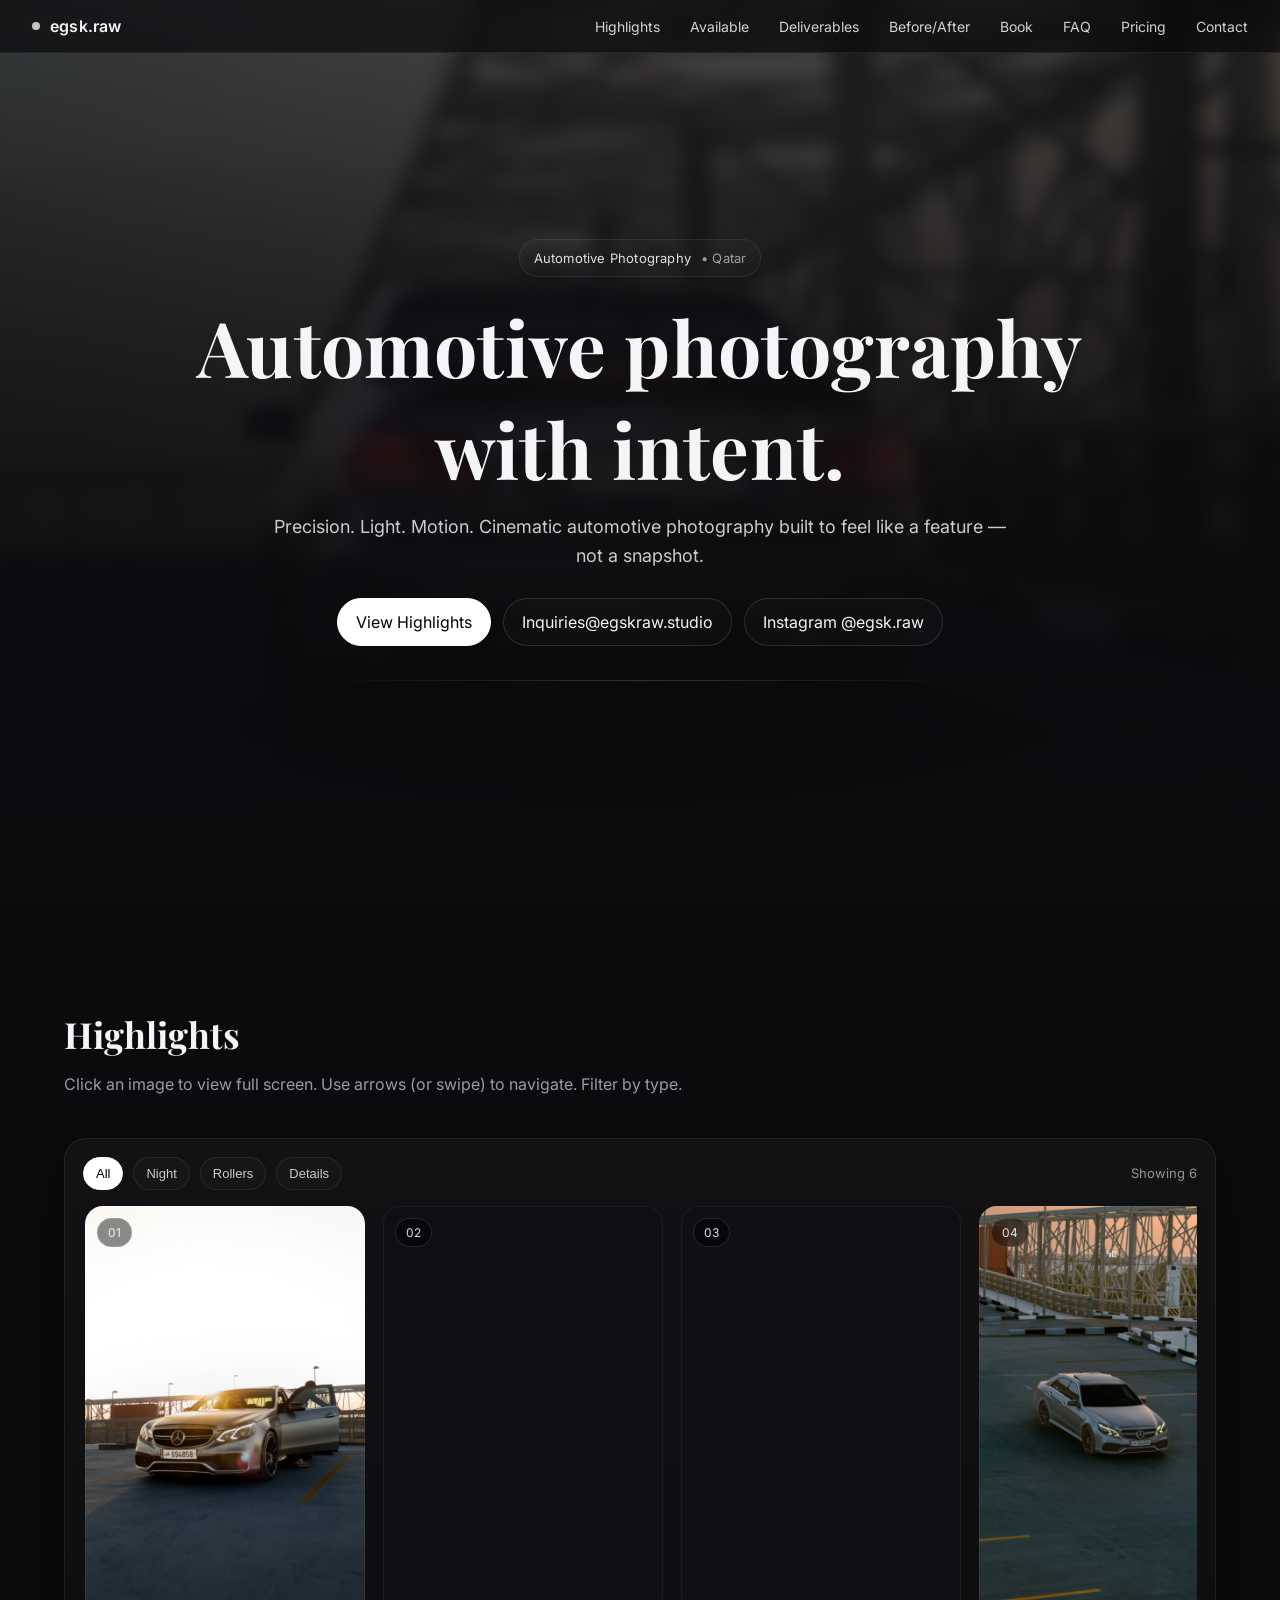
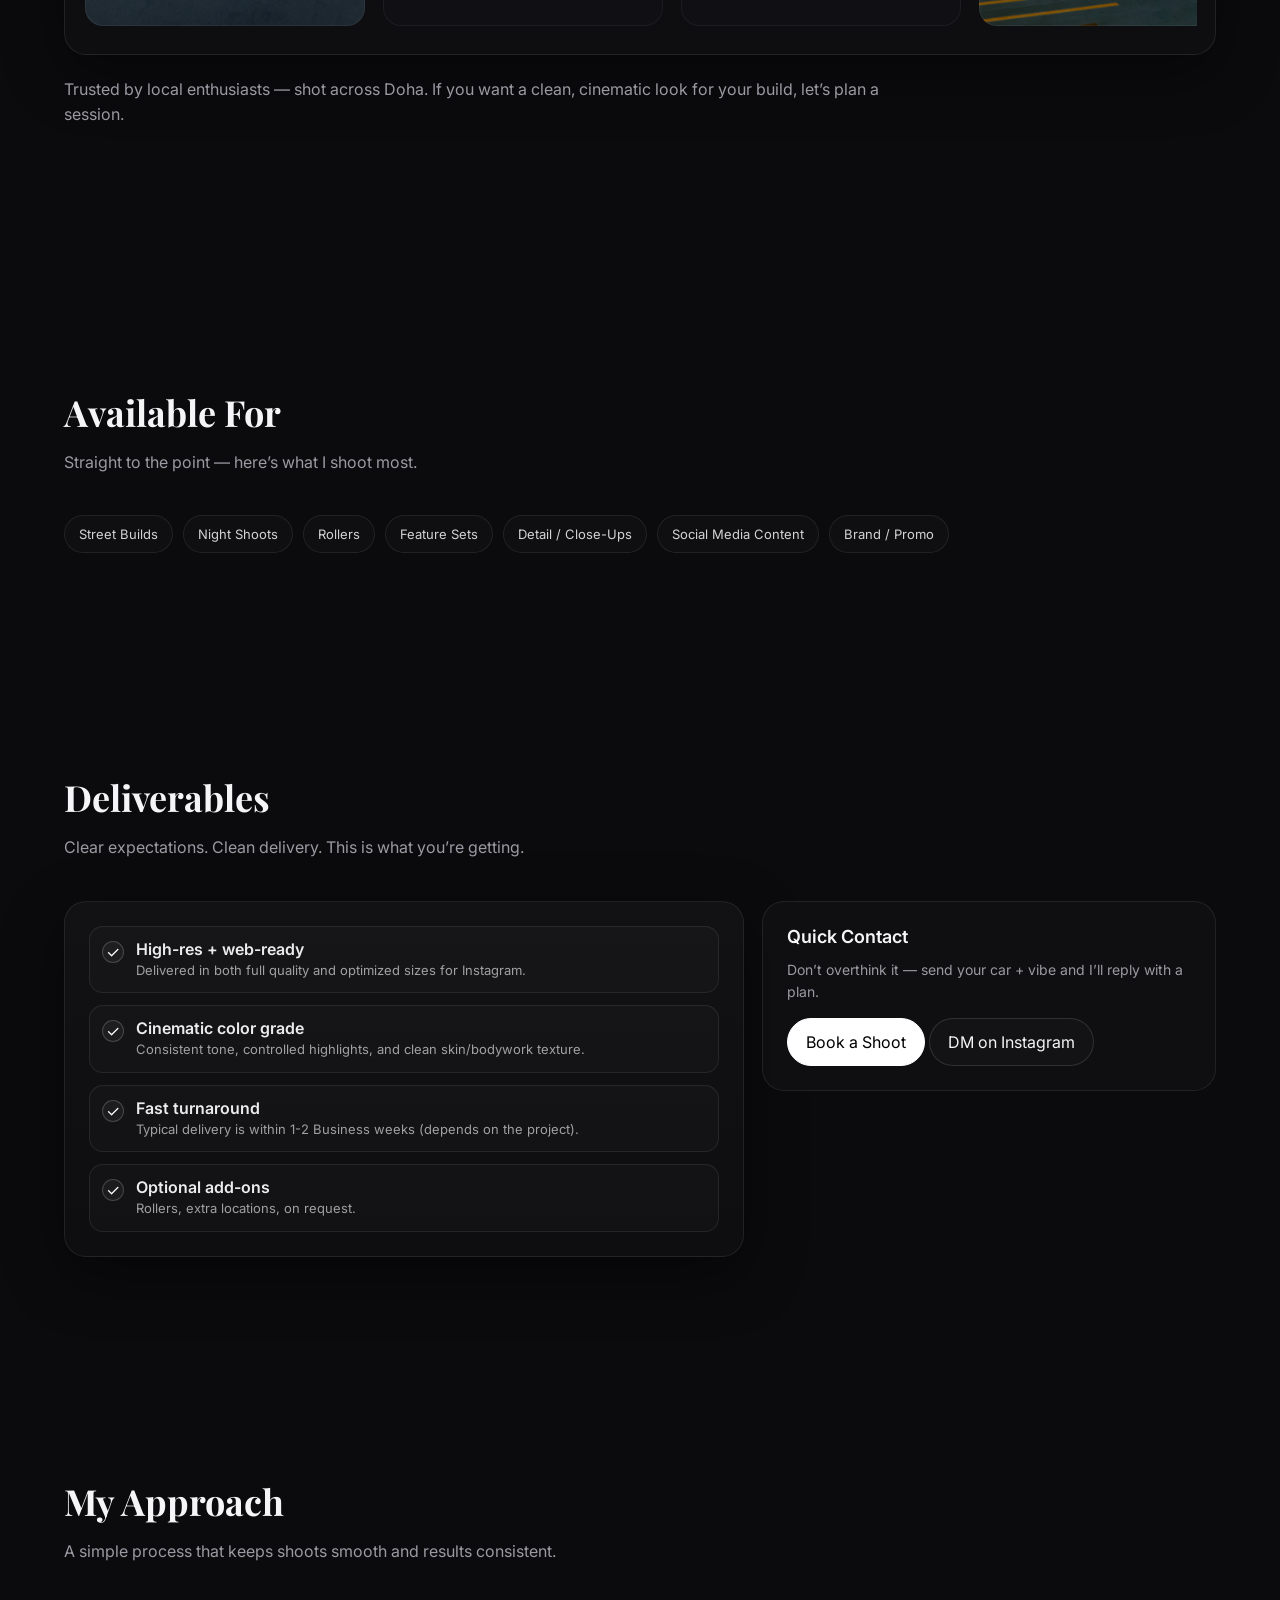
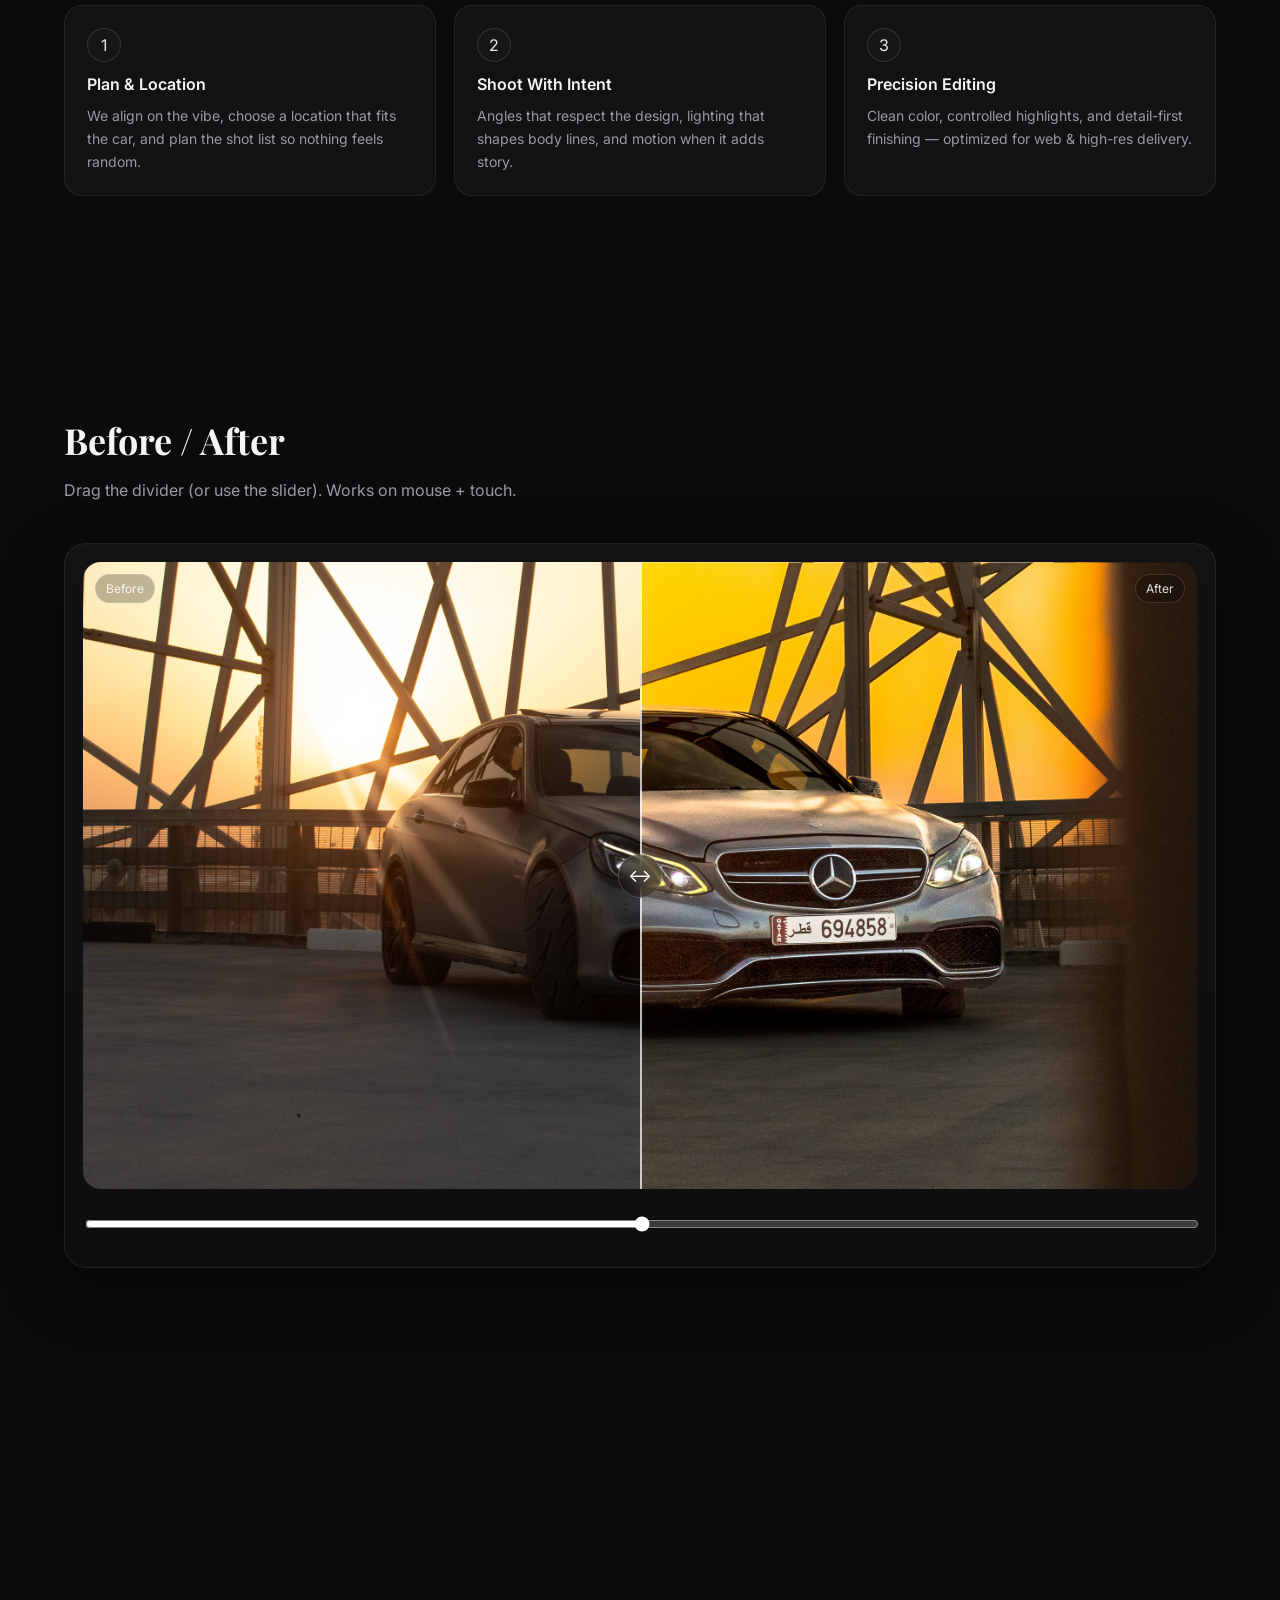
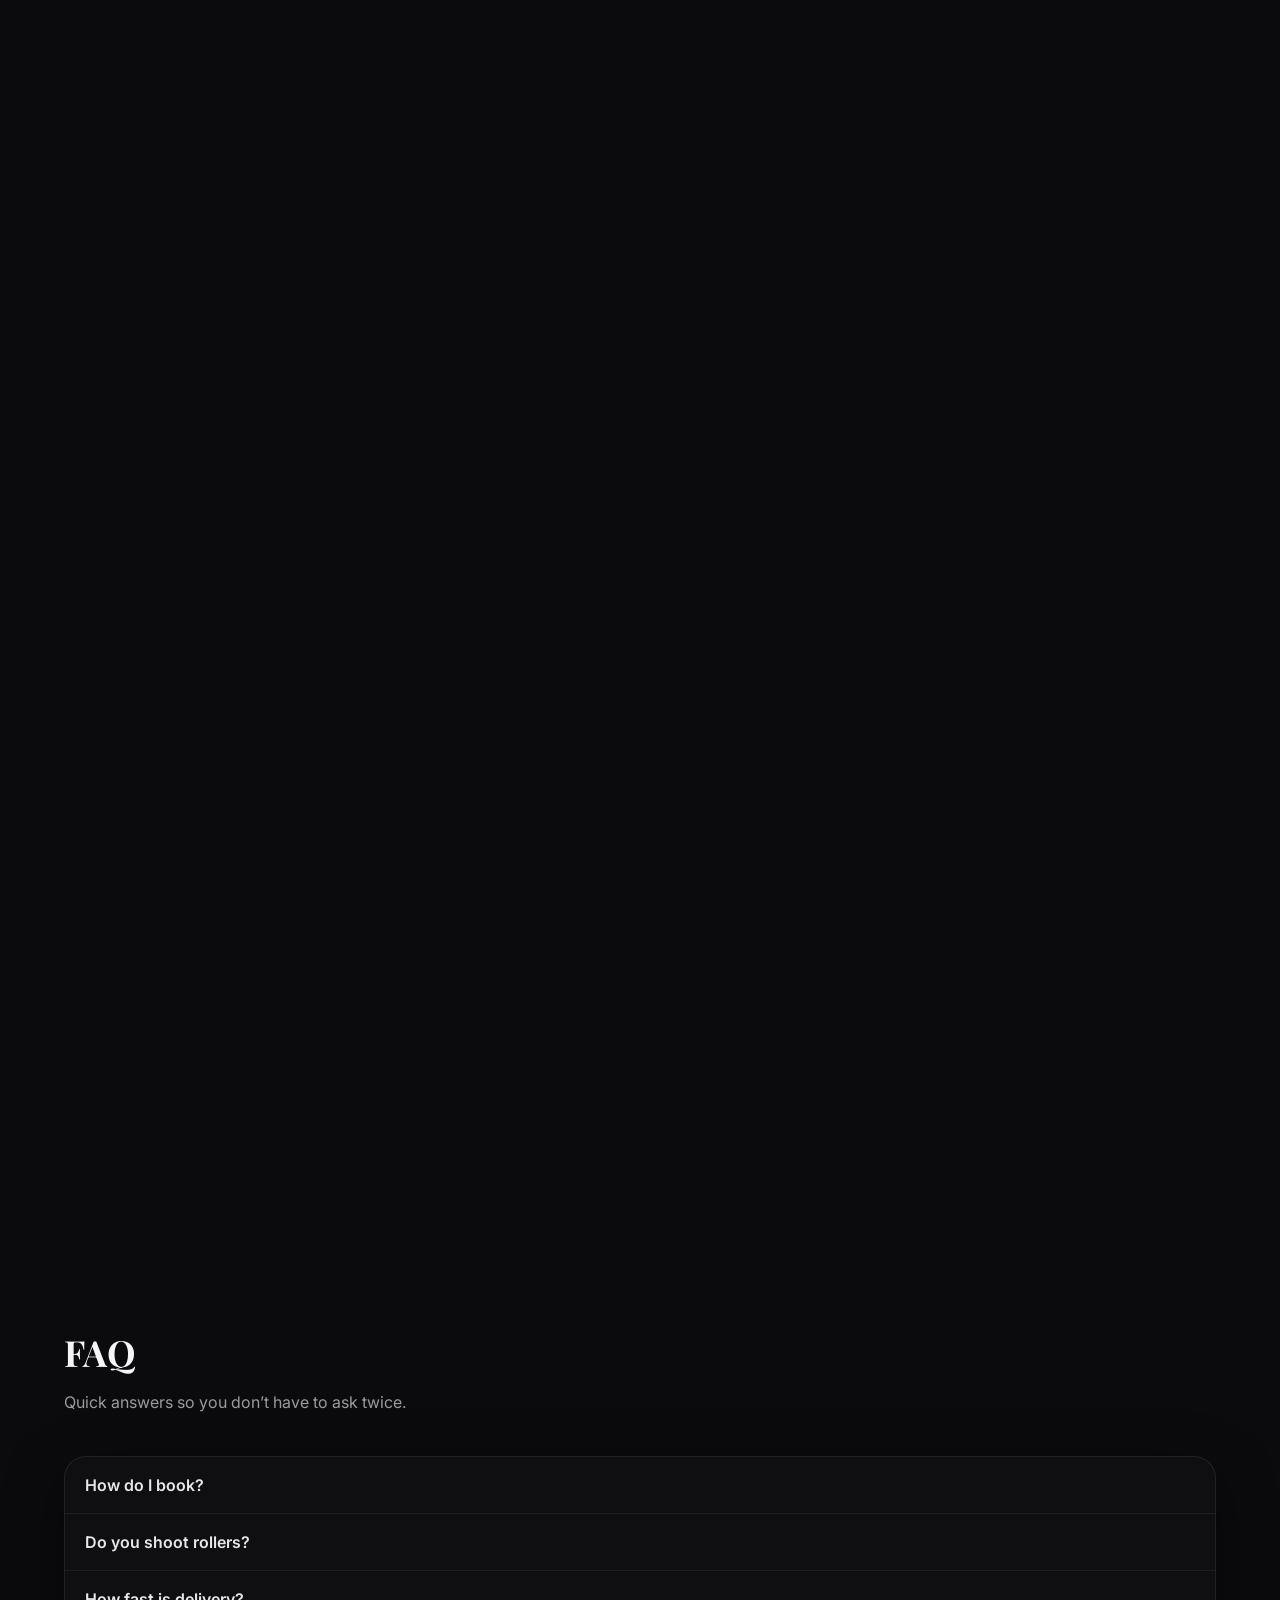
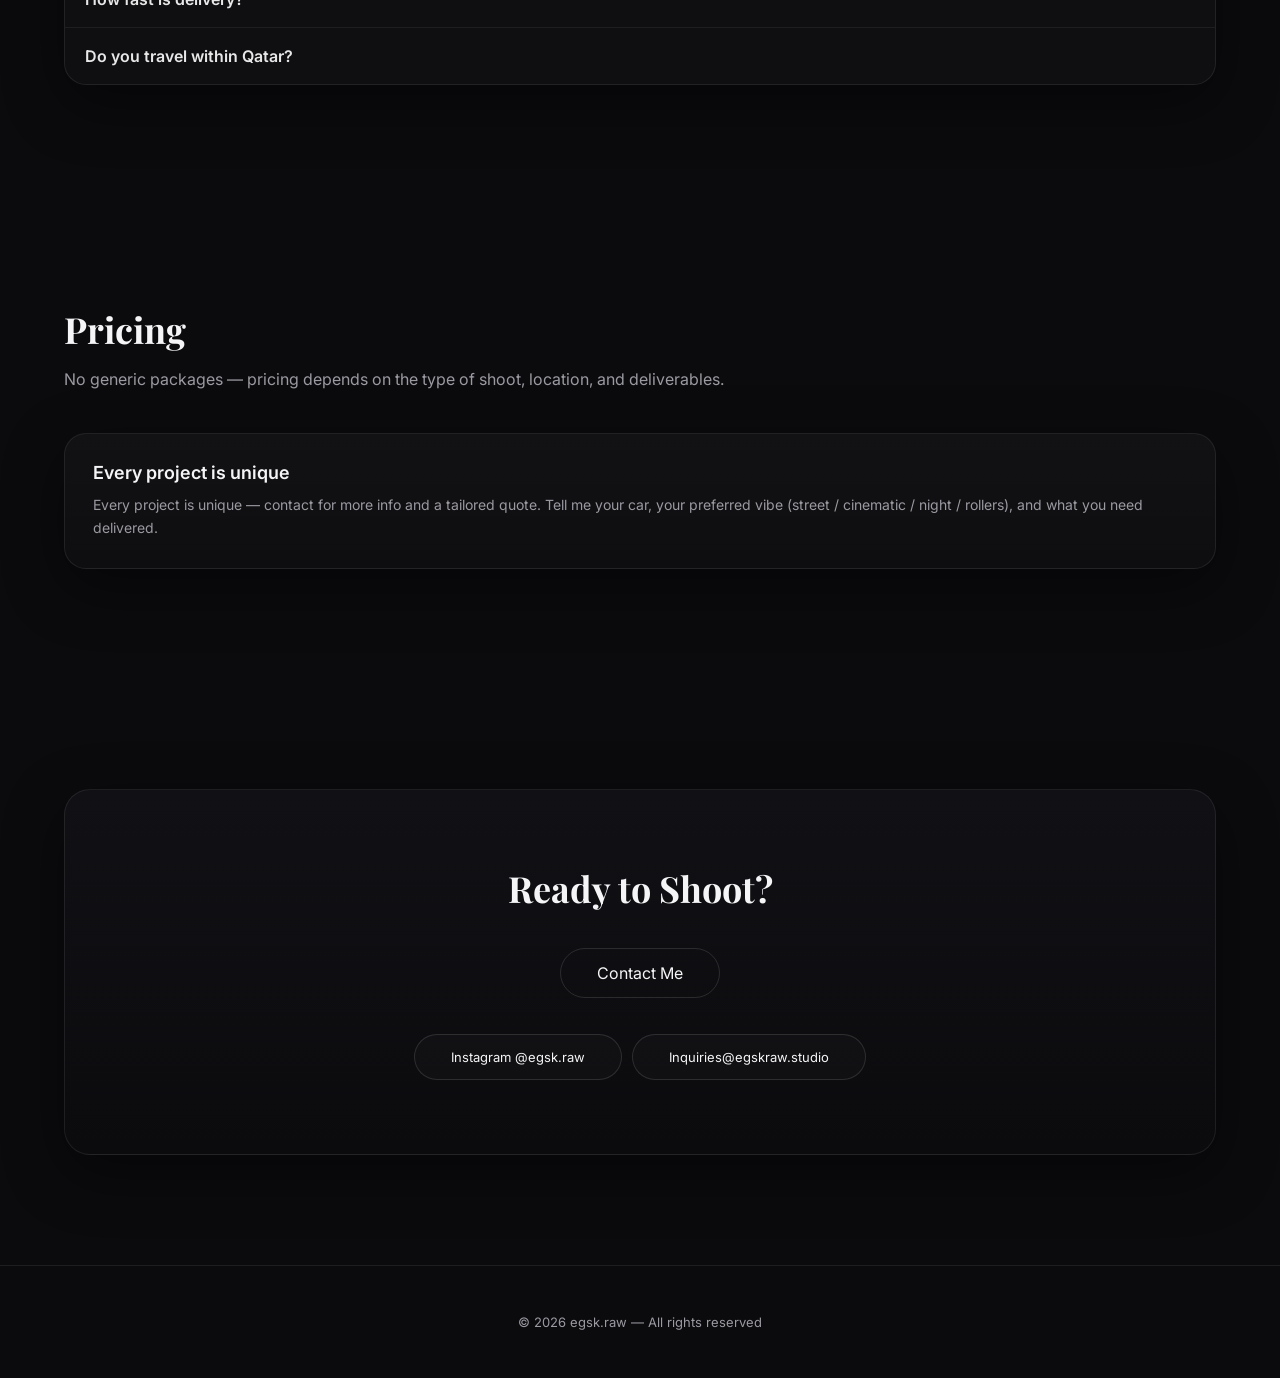
==== index.html @ 9731de7f "Update index.html" ====
<!DOCTYPE html>
<html lang="en">
<head>
<meta charset="UTF-8" />
<title>egsk.raw — Automotive Photographer</title>
<meta name="viewport" content="width=device-width, initial-scale=1.0" />
<meta name="description" content="egsk.raw — Automotive photographer focused on cinematic, detail-driven visuals." />
<meta name="theme-color" content="#0b0b0e" />

<!-- Open Graph / Social Preview -->
<meta property="og:title" content="egsk.raw — Automotive Photographer" />
<meta property="og:description" content="Precision. Light. Motion. Cinematic automotive photography in Qatar." />
<meta property="og:type" content="website" />
<meta property="og:image" content="images/hero.jpg" />
<meta name="twitter:card" content="summary_large_image" />

<link rel="icon" href="favicon.png" />
<link href="https://fonts.googleapis.com/css2?family=Inter:wght@300;400;500;600&family=Playfair+Display:wght@500;600&display=swap" rel="stylesheet">

<style>
:root{
  --bg:#0b0b0e;
  --panel:#111115;
  --panel2:#0f0f14;
  --text:#f5f5f7;
  --muted:#9a9aa1;
  --border:rgba(255,255,255,.08);
  --border2:rgba(255,255,255,.12);
  --shadow: 0 18px 60px rgba(0,0,0,.45);
  --glow: 0 0 24px rgba(255,255,255,.18);
}

*{box-sizing:border-box}
html{scroll-behavior:smooth}
body{
  margin:0;
  background:var(--bg);
  color:var(--text);
  font-family:Inter,system-ui,sans-serif;
  overflow-x:hidden;
}

/* ---------- SUBTLE GRAIN OVERLAY ---------- */
body::before{
  content:'';
  position:fixed;
  inset:0;
  pointer-events:none;
  z-index:3;
  opacity:.06;
  mix-blend-mode:overlay;
  background-image:url("data:image/svg+xml,%3Csvg xmlns='http://www.w3.org/2000/svg' width='180' height='180'%3E%3Cfilter id='n'%3E%3CfeTurbulence type='fractalNoise' baseFrequency='.8' numOctaves='3' stitchTiles='stitch'/%3E%3C/filter%3E%3Crect width='180' height='180' filter='url(%23n)' opacity='.55'/%3E%3C/svg%3E");
}

/* ---------- SCROLL PROGRESS ---------- */
#scroll-progress{
  position:fixed;
  top:0; left:0;
  height:2px;
  width:0%;
  background:rgba(255,255,255,.85);
  z-index:300;
  box-shadow:0 0 18px rgba(255,255,255,.12);
  transition:width .08s linear;
}

/* ---------- NAV ---------- */
nav{
  position:fixed;
  top:0;
  width:100%;
  z-index:200;
  backdrop-filter:blur(12px);
  background:rgba(11,11,14,.7);
  border-bottom:1px solid var(--border);
}
.nav-inner{
  width:100%;
  padding:16px 32px;
  display:flex;
  justify-content:space-between;
  align-items:center;
}
.brand{
  display:flex;
  align-items:center;
  gap:10px;
  font-weight:600;
  letter-spacing:.2px;
}
.brand-dot{
  width:8px;height:8px;border-radius:999px;
  background:rgba(255,255,255,.75);
  box-shadow:var(--glow);
}
nav a{
  color:var(--text);
  text-decoration:none;
  font-size:14px;
  margin-left:26px;
  opacity:.85;
  position:relative;
}
nav a:hover{opacity:1}
nav a::after{
  content:'';
  position:absolute;
  left:0;
  bottom:-6px;
  width:0;
  height:1px;
  background:#fff;
  transition:.25s ease;
}
nav a:hover::after{width:100%}

/* ---------- HERO (WITH BACKGROUND IMAGE) ---------- */
header{
  min-height:100vh;
  display:flex;
  align-items:center;
  justify-content:center;
  text-align:center;
  padding:140px 24px 120px;
  position:relative;
  z-index:5;
  overflow:hidden;
}
header::before{
  content:'';
  position:absolute;
  inset:-40px;
  background:
    radial-gradient(1200px 700px at 50% 20%, rgba(255,255,255,.08), transparent 60%),
    linear-gradient(180deg, rgba(11,11,14,.55), rgba(11,11,14,.88)),
    url("images/hero.jpg");
  background-size:cover;
  background-position:center;
  filter:blur(8px);
  transform:scale(1.08);
  opacity:.88;
}
header::after{
  content:'';
  position:absolute;
  inset:0;
  background:linear-gradient(180deg, rgba(11,11,14,.20), rgba(11,11,14,.94));
}
.hero{
  max-width:980px;
  position:relative;
  z-index:2;
}
.kicker{
  display:inline-flex;
  align-items:center;
  gap:10px;
  padding:10px 14px;
  border:1px solid var(--border);
  border-radius:999px;
  background:rgba(255,255,255,.02);
  color:rgba(255,255,255,.86);
  font-size:13px;
  letter-spacing:.2px;
}
.kicker span{ color:rgba(255,255,255,.58); }
header h1{
  font-family:Playfair Display,serif;
  font-size:clamp(44px,6vw,78px);
  margin:18px 0 14px;
  letter-spacing:.2px;
}
header p{
  max-width:740px;
  margin:0 auto 28px;
  font-size:18px;
  color:rgba(245,245,247,.82);
  line-height:1.6;
}
.hero-actions{
  display:flex;
  justify-content:center;
  gap:12px;
  flex-wrap:wrap;
}
.btn{
  display:inline-flex;
  align-items:center;
  justify-content:center;
  gap:10px;
  padding:13px 18px;
  border-radius:999px;
  border:1px solid var(--border2);
  color:var(--text);
  text-decoration:none;
  background:rgba(255,255,255,.02);
  transition:.25s ease;
}
.btn:hover{
  transform:translateY(-1px);
  background:rgba(255,255,255,.08);
}
.btn.primary{
  background:#fff;
  color:#000;
  border-color:#fff;
}
.btn.primary:hover{ filter:brightness(.98); }

.hero-shimmer{
  margin:34px auto 0;
  width:min(640px, 86vw);
  height:1px;
  background:linear-gradient(90deg, transparent, rgba(255,255,255,.22), transparent);
  opacity:.75;
}

/* ---------- SECTIONS ---------- */
section{
  max-width:1200px;
  margin:auto;
  padding:110px 24px;
  position:relative;
  z-index:5;
}
h2{
  font-family:Playfair Display,serif;
  font-size:36px;
  margin:0 0 14px;
}
.sub{
  color:var(--muted);
  max-width:820px;
  margin:0 0 40px;
  line-height:1.6;
}

/* ---------- SCROLL-IN ANIMATIONS ---------- */
.reveal{
  opacity:0;
  transform:translateY(14px);
  transition:opacity .7s ease, transform .7s ease;
}
.reveal.in-view{
  opacity:1;
  transform:translateY(0);
}
.reveal.delay-1{ transition-delay:.08s; }
.reveal.delay-2{ transition-delay:.16s; }
.reveal.delay-3{ transition-delay:.24s; }

/* ---------- HIGHLIGHTS / CAROUSEL ---------- */
.carousel-wrap{
  border:1px solid var(--border);
  border-radius:22px;
  padding:18px;
  background:linear-gradient(180deg, rgba(255,255,255,.03), rgba(255,255,255,.015));
  box-shadow:var(--shadow);
}
.carousel-top{
  display:flex;
  justify-content:space-between;
  align-items:center;
  gap:14px;
  margin-bottom:10px;
  flex-wrap:wrap;
}
.filters{
  display:flex;
  gap:10px;
  flex-wrap:wrap;
}
.fbtn{
  border:1px solid var(--border);
  background:rgba(255,255,255,.02);
  color:rgba(255,255,255,.78);
  padding:8px 12px;
  border-radius:999px;
  font-size:13px;
  cursor:pointer;
  transition:.2s ease;
}
.fbtn:hover{ background:rgba(255,255,255,.06); transform:translateY(-1px); }
.fbtn.active{
  background:#fff;
  color:#000;
  border-color:#fff;
}
.carousel-meta{
  color:rgba(255,255,255,.55);
  font-size:13px;
}

.carousel{
  display:flex;
  gap:18px;
  overflow-x:auto;
  scroll-snap-type:x mandatory;
  -webkit-overflow-scrolling:touch;
  padding:6px 2px 10px;
}
.carousel::-webkit-scrollbar{height:10px}
.carousel::-webkit-scrollbar-thumb{
  background:rgba(255,255,255,.12);
  border-radius:999px;
}
.frame{
  position:relative;
  scroll-snap-align:center;
  flex:0 0 auto;
}
.frame::after{
  content:'';
  position:absolute;
  inset:0;
  border-radius:18px;
  pointer-events:none;
  box-shadow: inset 0 0 0 1px rgba(255,255,255,.06);
}
.carousel img{
  height:420px;
  width:auto;
  max-width:85vw;
  border-radius:18px;
  cursor:pointer;
  display:block;
  background:var(--panel2);
  transition:transform .25s ease, filter .25s ease;
}
.carousel img:hover{
  transform:translateY(-2px) scale(1.01);
  filter:brightness(1.02);
}
.badge{
  position:absolute;
  left:12px;
  top:12px;
  font-size:12px;
  padding:6px 10px;
  border-radius:999px;
  background:rgba(0,0,0,.45);
  border:1px solid rgba(255,255,255,.12);
  color:rgba(255,255,255,.86);
  backdrop-filter:blur(6px);
}

/* ---------- AVAILABLE FOR (PILLS) ---------- */
.pills{
  display:flex;
  flex-wrap:wrap;
  gap:10px;
}
.pill{
  padding:10px 14px;
  border-radius:999px;
  border:1px solid var(--border);
  background:rgba(255,255,255,.02);
  color:rgba(255,255,255,.82);
  font-size:13px;
  transition:.2s ease;
}
.pill:hover{
  transform:translateY(-1px);
  background:rgba(255,255,255,.06);
}

/* ---------- DELIVERABLES ---------- */
.grid-2{
  display:grid;
  grid-template-columns:1.2fr .8fr;
  gap:18px;
  align-items:start;
}
.deliver{
  border:1px solid var(--border);
  border-radius:22px;
  padding:24px;
  background:linear-gradient(180deg, rgba(255,255,255,.03), rgba(255,255,255,.015));
  box-shadow:var(--shadow);
}
.list{
  margin:0;
  padding:0;
  list-style:none;
  display:grid;
  gap:12px;
}
.li{
  display:flex;
  gap:12px;
  align-items:flex-start;
  padding:12px 12px;
  border-radius:14px;
  border:1px solid rgba(255,255,255,.08);
  background:rgba(255,255,255,.02);
}
.tick{
  width:22px;height:22px;border-radius:999px;
  border:1px solid rgba(255,255,255,.18);
  display:flex;align-items:center;justify-content:center;
  color:#fff;
  background:rgba(255,255,255,.04);
  flex:0 0 auto;
  margin-top:2px;
}
.li b{ font-weight:600; color:rgba(255,255,255,.92); }
.li span{ color:rgba(255,255,255,.60); font-size:13px; line-height:1.5; }

/* ---------- BOOK A SHOOT (MAILTO FORM) ---------- */
.form{
  border:1px solid var(--border);
  border-radius:22px;
  padding:24px;
  background:rgba(255,255,255,.02);
}
.field{
  display:flex;
  flex-direction:column;
  gap:8px;
  margin-bottom:12px;
}
label{
  font-size:13px;
  color:rgba(255,255,255,.70);
}
input, select, textarea{
  background:rgba(255,255,255,.02);
  border:1px solid rgba(255,255,255,.12);
  color:var(--text);
  border-radius:14px;
  padding:12px 12px;
  outline:none;
  font-family:inherit;
}
textarea{ min-height:110px; resize:vertical; }
input:focus, select:focus, textarea:focus{
  border-color:rgba(255,255,255,.28);
}
.form-actions{
  display:flex;
  gap:10px;
  flex-wrap:wrap;
  margin-top:12px;
}
.small-note{
  margin-top:10px;
  color:rgba(255,255,255,.52);
  font-size:12px;
  line-height:1.5;
}

/* ---------- PROCESS ---------- */
.grid-3{
  display:grid;
  grid-template-columns:repeat(3, 1fr);
  gap:18px;
}
.card{
  background:rgba(255,255,255,.03);
  border:1px solid var(--border);
  border-radius:18px;
  padding:22px;
}
.card .num{
  display:inline-flex;
  align-items:center;
  justify-content:center;
  width:34px;height:34px;
  border-radius:999px;
  border:1px solid var(--border2);
  color:rgba(255,255,255,.9);
  margin-bottom:12px;
  background:rgba(255,255,255,.02);
}
.card h3{
  margin:0 0 10px;
  font-size:16px;
  font-weight:600;
}
.card p{
  margin:0;
  color:var(--muted);
  line-height:1.65;
  font-size:14px;
}

/* ---------- BEFORE/AFTER SLIDER ---------- */
.ba{
  border:1px solid var(--border);
  border-radius:22px;
  padding:18px;
  background:linear-gradient(180deg, rgba(255,255,255,.03), rgba(255,255,255,.015));
  box-shadow:var(--shadow);
}
.ba-stage{
  position:relative;
  border-radius:18px;
  overflow:hidden;
  background:var(--panel2);
  aspect-ratio: 16 / 9;
  cursor:ew-resize; /* makes it feel draggable */
  touch-action:none; /* important for touch dragging */
}
.ba-stage img{
  position:absolute;
  inset:0;
  width:100%;
  height:100%;
  object-fit:cover;
  user-select:none;
  pointer-events:none;
}
.ba-after{
  clip-path:inset(0 0 0 50%);
}
.ba-handle{
  position:absolute;
  top:0; bottom:0;
  left:50%;
  width:2px;
  background:rgba(255,255,255,.72);
  box-shadow:0 0 18px rgba(255,255,255,.14);
}
.ba-knob{
  position:absolute;
  top:50%;
  left:50%;
  transform:translate(-50%,-50%);
  width:44px;height:44px;
  border-radius:999px;
  background:rgba(0,0,0,.35);
  border:1px solid rgba(255,255,255,.18);
  backdrop-filter:blur(8px);
  display:flex;
  align-items:center;
  justify-content:center;
  color:#fff;
  font-size:18px;
  cursor:ew-resize;
}
.ba-labels{
  position:absolute;
  top:12px;
  left:12px;
  right:12px;
  display:flex;
  justify-content:space-between;
  pointer-events:none;
}
.ba-pill{
  font-size:12px;
  color:rgba(255,255,255,.86);
  padding:6px 10px;
  border-radius:999px;
  border:1px solid rgba(255,255,255,.14);
  background:rgba(0,0,0,.25);
  backdrop-filter:blur(8px);
}
.ba-range{
  margin-top:14px;
  width:100%;
}
input[type="range"]{
  width:100%;
  accent-color:#ffffff;
}

/* ---------- TESTIMONIALS ---------- */
.testimonials{
  display:flex;
  gap:18px;
  overflow-x:auto;
  scroll-snap-type:x mandatory;
  -webkit-overflow-scrolling:touch;
  padding-bottom:10px;
}
.testimonials::-webkit-scrollbar{height:10px}
.testimonials::-webkit-scrollbar-thumb{
  background:rgba(255,255,255,.12);
  border-radius:999px;
}
.quote{
  min-width:360px;
  padding:26px;
  border-radius:18px;
  background:linear-gradient(180deg, rgba(255,255,255,.04), rgba(255,255,255,.02));
  border:1px solid var(--border);
  scroll-snap-align:start;
  box-shadow:var(--shadow);
}
.quote .big{
  font-size:16px;
  line-height:1.6;
  margin:0 0 14px;
  color:rgba(255,255,255,.90);
  font-weight:500;
}
.quote .meta{
  display:flex;
  gap:10px;
  align-items:center;
  color:rgba(255,255,255,.62);
  font-size:13px;
}
.meta-pill{
  padding:6px 10px;
  border-radius:999px;
  border:1px solid var(--border);
  background:rgba(255,255,255,.02);
}

/* ---------- PRICING ---------- */
.pricing{
  border:1px solid var(--border);
  border-radius:22px;
  padding:28px;
  background:linear-gradient(180deg, rgba(255,255,255,.03), rgba(255,255,255,.015));
  box-shadow:var(--shadow);
}
.pricing h3{
  margin:0 0 10px;
  font-size:18px;
  font-weight:600;
}
.pricing p{
  margin:0;
  color:var(--muted);
  line-height:1.7;
  font-size:14px;
}

/* ---------- FAQ ---------- */
.faq{
  border:1px solid var(--border);
  border-radius:22px;
  overflow:hidden;
  background:rgba(255,255,255,.02);
  box-shadow:var(--shadow);
}
details{
  padding:18px 20px;
  border-top:1px solid rgba(255,255,255,.06);
}
details:first-child{ border-top:none; }
summary{
  cursor:pointer;
  list-style:none;
  font-weight:600;
  color:rgba(255,255,255,.90);
}
summary::-webkit-details-marker{ display:none; }
details p{
  margin:12px 0 0;
  color:rgba(255,255,255,.62);
  line-height:1.7;
  font-size:14px;
}

/* ---------- CTA / CONTACT ---------- */
.cta{
  text-align:center;
  padding:74px 24px;
  border-radius:26px;
  border:1px solid var(--border);
  background:linear-gradient(180deg,#111115,#0b0b0e);
  box-shadow:var(--shadow);
}
.cta a{
  display:inline-flex;
  align-items:center;
  justify-content:center;
  margin-top:22px;
  padding:14px 36px;
  border-radius:999px;
  border:1px solid var(--border2);
  color:var(--text);
  text-decoration:none;
  transition:.25s ease;
}
.cta a:hover{
  background:#fff;
  color:#000;
  border-color:#fff;
  transform:translateY(-1px);
}
.social-row{
  margin-top:14px;
  display:flex;
  justify-content:center;
  gap:10px;
  flex-wrap:wrap;
}
.social{
  font-size:13px;
  color:rgba(255,255,255,.75);
  text-decoration:none;
  border:1px solid var(--border);
  background:rgba(255,255,255,.02);
  padding:8px 12px;
  border-radius:999px;
  transition:.25s ease;
}
.social:hover{
  background:rgba(255,255,255,.08);
  color:#fff;
  transform:translateY(-1px);
}

/* ---------- FOOTER ---------- */
footer{
  padding:48px 24px;
  text-align:center;
  font-size:13px;
  color:var(--muted);
  border-top:1px solid var(--border);
  position:relative;
  z-index:5;
}

/* ---------- LIGHTBOX ---------- */
.lightbox{
  position:fixed;
  inset:0;
  background:rgba(0,0,0,.94);
  display:none;
  align-items:center;
  justify-content:center;
  z-index:999;
  padding:24px;
}
.lightbox-inner{
  position:relative;
  width:min(1200px, 96vw);
  height:min(86vh, 860px);
  display:flex;
  align-items:center;
  justify-content:center;
}
.lightbox img{
  max-width:100%;
  max-height:100%;
  border-radius:16px;
  box-shadow:0 30px 120px rgba(0,0,0,.6);
}
.lb-ui{
  position:absolute;
  inset:0;
  pointer-events:none;
}
.lb-top{
  position:absolute;
  top:12px; left:12px; right:12px;
  display:flex;
  justify-content:space-between;
  align-items:center;
  gap:10px;
}
.lb-pill{
  pointer-events:auto;
  display:inline-flex;
  align-items:center;
  gap:10px;
  padding:8px 12px;
  border-radius:999px;
  border:1px solid rgba(255,255,255,.14);
  background:rgba(0,0,0,.35);
  backdrop-filter:blur(8px);
  color:rgba(255,255,255,.86);
  font-size:13px;
}
.lb-close{
  pointer-events:auto;
  cursor:pointer;
  width:38px;height:38px;
  border-radius:999px;
  display:inline-flex;
  align-items:center;
  justify-content:center;
  border:1px solid rgba(255,255,255,.14);
  background:rgba(0,0,0,.35);
  backdrop-filter:blur(8px);
  color:#fff;
  transition:.2s ease;
}
.lb-close:hover{ transform:translateY(-1px); }

.lb-arrow{
  pointer-events:auto;
  position:absolute;
  top:50%;
  transform:translateY(-50%);
  width:52px;height:52px;
  border-radius:999px;
  display:flex;
  align-items:center;
  justify-content:center;
  border:1px solid rgba(255,255,255,.14);
  background:rgba(0,0,0,.35);
  backdrop-filter:blur(8px);
  color:#fff;
  cursor:pointer;
  user-select:none;
  opacity:.85;
  transition:.2s ease;
}
.lb-arrow:hover{ opacity:1; transform:translateY(-50%) scale(1.02); }
.lb-prev{ left:14px; }
.lb-next{ right:14px; }

.lb-bottom{
  position:absolute;
  left:12px;
  right:12px;
  bottom:12px;
  display:flex;
  justify-content:space-between;
  align-items:flex-end;
  gap:12px;
}
.lb-meta{
  pointer-events:none;
  max-width:70%;
  display:flex;
  flex-direction:column;
  gap:6px;
}
.lb-title{
  font-size:14px;
  color:rgba(255,255,255,.90);
  letter-spacing:.2px;
}
.lb-sub{
  font-size:12px;
  color:rgba(255,255,255,.58);
  line-height:1.4;
}
.lb-tags{
  display:flex;
  gap:8px;
  flex-wrap:wrap;
}
.lb-tag{
  font-size:12px;
  color:rgba(255,255,255,.72);
  padding:6px 10px;
  border-radius:999px;
  border:1px solid rgba(255,255,255,.12);
  background:rgba(0,0,0,.25);
}
.lb-hint{
  pointer-events:none;
  color:rgba(255,255,255,.55);
  font-size:12px;
  padding:8px 12px;
  border-radius:999px;
  border:1px solid rgba(255,255,255,.12);
  background:rgba(0,0,0,.25);
}

/* ---------- RESPONSIVE ---------- */
@media (max-width: 980px){
  .grid-3{ grid-template-columns:1fr; }
  .grid-2{ grid-template-columns:1fr; }
  .quote{ min-width:320px; }
  .nav-inner{ padding:16px 22px; }
  .lb-meta{ max-width:100%; }
}
</style>
</head>

<body>

<div id="scroll-progress"></div>

<nav>
  <div class="nav-inner">
    <div class="brand">
      <span class="brand-dot"></span>
      <span>egsk.raw</span>
    </div>
    <div>
      <a href="#highlights">Highlights</a>
      <a href="#available">Available</a>
      <a href="#deliverables">Deliverables</a>
      <a href="#edit">Before/After</a>
      <a href="#book">Book</a>
      <a href="#faq">FAQ</a>
      <a href="#pricing">Pricing</a>
      <a href="#contact">Contact</a>
    </div>
  </div>
</nav>

<header>
  <div class="hero reveal in-view">
    <div class="kicker">
      Automotive Photography <span>• Qatar</span>
    </div>

    <h1>Automotive photography with intent.</h1>
    <p>
      Precision. Light. Motion. Cinematic automotive photography built to feel like a feature — not a snapshot.
    </p>

    <div class="hero-actions">
      <a class="btn primary" href="#highlights">View Highlights</a>
      <a class="btn" href="mailto:Inquiries@egskraw.studio">Inquiries@egskraw.studio</a>
      <a class="btn" href="https://instagram.com/egsk.raw" target="_blank" rel="noopener">Instagram @egsk.raw</a>
    </div>

    <div class="hero-shimmer"></div>
  </div>
</header>

<section id="highlights" class="reveal">
  <h2>Highlights</h2>
  <p class="sub">Click an image to view full screen. Use arrows (or swipe) to navigate. Filter by type.</p>

  <div class="carousel-wrap reveal delay-1">
    <div class="carousel-top">
      <div class="filters" id="filters">
        <button class="fbtn active" data-filter="all">All</button>
        <button class="fbtn" data-filter="night">Night</button>
        <button class="fbtn" data-filter="rollers">Rollers</button>
        <button class="fbtn" data-filter="details">Details</button>
      </div>
      <div class="carousel-meta" id="visibleCount">Showing 6</div>
    </div>

    <div class="carousel" id="carousel">
      <div class="frame" data-category="night">
        <span class="badge">01</span>
        <img src="images/a1.jpg" alt="Highlight 01" loading="lazy" decoding="async">
      </div>

      <div class="frame" data-category="details">
        <span class="badge">02</span>
        <img src="images/a2.jpg" alt="Highlight 02" loading="lazy" decoding="async">
      </div>

      <div class="frame" data-category="night">
        <span class="badge">03</span>
        <img src="images/a3.jpg" alt="Highlight 03" loading="lazy" decoding="async">
      </div>

      <div class="frame" data-category="night details">
        <span class="badge">04</span>
        <img src="images/a4.jpg" alt="Highlight 04" loading="lazy" decoding="async">
      </div>

      <div class="frame" data-category="rollers">
        <span class="badge">05</span>
        <img src="images/5.jpg" alt="Highlight 05" loading="lazy" decoding="async">
      </div>

      <div class="frame" data-category="details">
        <span class="badge">06</span>
        <img src="images/6.jpg" alt="Highlight 06" loading="lazy" decoding="async">
      </div>
    </div>
  </div>

  <p class="sub reveal delay-2" style="margin-top:22px; max-width:820px;">
    Trusted by local enthusiasts — shot across Doha. If you want a clean, cinematic look for your build, let’s plan a session.
  </p>
</section>

<section id="available" class="reveal">
  <h2>Available For</h2>
  <p class="sub">Straight to the point — here’s what I shoot most.</p>
  <div class="pills reveal delay-1">
    <div class="pill">Street Builds</div>
    <div class="pill">Night Shoots</div>
    <div class="pill">Rollers</div>
    <div class="pill">Feature Sets</div>
    <div class="pill">Detail / Close-Ups</div>
    <div class="pill">Social Media Content</div>
    <div class="pill">Brand / Promo</div>
  </div>
</section>

<section id="deliverables" class="reveal">
  <h2>Deliverables</h2>
  <p class="sub">Clear expectations. Clean delivery. This is what you’re getting.</p>

  <div class="grid-2">
    <div class="deliver reveal delay-1">
      <ul class="list">
        <li class="li">
          <div class="tick">✓</div>
          <div>
            <b>High-res + web-ready</b><br>
            <span>Delivered in both full quality and optimized sizes for Instagram.</span>
          </div>
        </li>

        <li class="li">
          <div class="tick">✓</div>
          <div>
            <b>Cinematic color grade</b><br>
            <span>Consistent tone, controlled highlights, and clean skin/bodywork texture.</span>
          </div>
        </li>

        <li class="li">
          <div class="tick">✓</div>
          <div>
            <b>Fast turnaround</b><br>
            <span>Typical delivery is within 1-2 Business weeks (depends on the project).</span>
          </div>
        </li>

        <li class="li">
          <div class="tick">✓</div>
          <div>
            <b>Optional add-ons</b><br>
            <span>Rollers, extra locations, on request.</span>
          </div>
        </li>
      </ul>
    </div>

    <div class="form reveal delay-2">
      <h3 style="margin:0 0 12px;font-size:18px;font-weight:600;">Quick Contact</h3>
      <p style="margin:0 0 14px;color:var(--muted);font-size:14px;line-height:1.6;">
        Don’t overthink it — send your car + vibe and I’ll reply with a plan.
      </p>
      <a class="btn primary" href="#book">Book a Shoot</a>
      <a class="btn" href="https://instagram.com/egsk.raw" target="_blank" rel="noopener">DM on Instagram</a>
    </div>
  </div>
</section>

<section id="process" class="reveal">
  <h2>My Approach</h2>
  <p class="sub">A simple process that keeps shoots smooth and results consistent.</p>

  <div class="grid-3">
    <div class="card reveal delay-1">
      <div class="num">1</div>
      <h3>Plan & Location</h3>
      <p>We align on the vibe, choose a location that fits the car, and plan the shot list so nothing feels random.</p>
    </div>

    <div class="card reveal delay-2">
      <div class="num">2</div>
      <h3>Shoot With Intent</h3>
      <p>Angles that respect the design, lighting that shapes body lines, and motion when it adds story.</p>
    </div>

    <div class="card reveal delay-3">
      <div class="num">3</div>
      <h3>Precision Editing</h3>
      <p>Clean color, controlled highlights, and detail-first finishing — optimized for web & high-res delivery.</p>
    </div>
  </div>
</section>

<section id="edit" class="reveal">
  <h2>Before / After</h2>
  <p class="sub">Drag the divider (or use the slider). Works on mouse + touch.</p>

  <div class="ba reveal delay-1">
    <div class="ba-stage" id="baStage">
      <img src="images/before.jpg" alt="Before edit">
      <img class="ba-after" id="baAfter" src="images/after.jpg" alt="After edit">
      <div class="ba-labels">
        <div class="ba-pill">Before</div>
        <div class="ba-pill">After</div>
      </div>
      <div class="ba-handle" id="baHandle"></div>
      <div class="ba-knob" id="baKnob" aria-label="Drag to compare">↔</div>
    </div>

    <input class="ba-range" id="baRange" type="range" min="0" max="100" value="50" aria-label="Before/After slider">
  </div>
</section>

<section id="testimonials" class="reveal">
  <h2>Testimonials</h2>
  <p class="sub">Short, honest feedback from clients.</p>

  <div class="testimonials reveal delay-1">
    <div class="quote">
      <p class="big">“Easily the best photos I’ve had of my car.”</p>
      <div class="meta">
        <span class="meta-pill">Mini Cooper SE</span>
        <span>Client</span>
      </div>
    </div>

    <div class="quote">
      <p class="big">“I told him to surprise me — and he delivered.”</p>
      <div class="meta">
        <span class="meta-pill">2007 Hawkeye Impreza</span>
        <span>Client</span>
      </div>
    </div>

    <div class="quote">
      <p class="big">“Clean, professional, and the edits were exactly the vibe.”</p>
      <div class="meta">
        <span class="meta-pill">Performance Build</span>
        <span>Client</span>
      </div>
    </div>
  </div>
</section>

<section id="book" class="reveal">
  <h2>Book a Shoot</h2>
  <p class="sub">Fill this out and it’ll open an email with everything formatted — easy.</p>

  <div class="grid-2">
    <div class="form reveal delay-1">
      <div class="field">
        <label for="name">Name</label>
        <input id="name" placeholder="Your name" autocomplete="name">
      </div>

      <div class="field">
        <label for="car">Car</label>
        <input id="car" placeholder="e.g., 2007 Hawkeye Impreza">
      </div>

      <div class="field">
        <label for="type">Shoot Type</label>
        <select id="type">
          <option>Night Shoot</option>
          <option>Street / Static</option>
          <option>Rollers</option>
          <option>Details / Close-ups</option>
          <option>Feature Set</option>
          <option>Brand / Promo</option>
        </select>
      </div>

      <div class="field">
        <label for="date">Preferred Date</label>
        <input id="date" placeholder="e.g., Friday evening / Jan 25">
      </div>

      <div class="field">
        <label for="notes">Notes</label>
        <textarea id="notes" placeholder="Location ideas, vibe (cinematic / clean), deliverables needed, etc."></textarea>
      </div>

      <div class="form-actions">
        <button class="btn primary" id="sendEmail" type="button">Send Inquiry</button>
        <a class="btn" href="https://instagram.com/egsk.raw" target="_blank" rel="noopener">DM @egsk.raw</a>
      </div>

      <div class="small-note">
        Surprise tip: if you mention <b>“rollers”</b> and your preferred route/time, the planning is faster.
      </div>
    </div>

    <div class="deliver reveal delay-2">
      <h3 style="margin:0 0 10px;font-size:18px;font-weight:600;">What to send</h3>
      <p style="margin:0 0 14px;color:var(--muted);line-height:1.7;font-size:14px;">
        The best shoots happen when the vision is clear. This helps me plan fast:
      </p>
      <ul class="list">
        <li class="li"><div class="tick">✓</div><div><b>Car + color</b><br><span>Helps plan angles and lighting.</span></div></li>
        <li class="li"><div class="tick">✓</div><div><b>Vibe</b><br><span>Clean / cinematic / aggressive / moody.</span></div></li>
        <li class="li"><div class="tick">✓</div><div><b>Location</b><br><span>Doha streets / industrial / parking / skyline.</span></div></li>
        <li class="li"><div class="tick">✓</div><div><b>Deliverables</b><br><span>Instagram set, high-res, rollers, etc.</span></div></li>
      </ul>
    </div>
  </div>
</section>

<section id="faq" class="reveal">
  <h2>FAQ</h2>
  <p class="sub">Quick answers so you don’t have to ask twice.</p>

  <div class="faq reveal delay-1">
    <details>
      <summary>How do I book?</summary>
      <p>Use the Book a Shoot form (opens a formatted email), or DM me on Instagram @egsk.raw.</p>
    </details>
    <details>
      <summary>Do you shoot rollers?</summary>
      <p>Yes — rollers are available at an extra charge. Tell me your preferred route/time and whether you want cinematic or clean style.</p>
    </details>
    <details>
      <summary>How fast is delivery?</summary>
      <p>Typical delivery is 1-2 Business weeks depending on the project size and add-ons.</p>
    </details>
    <details>
      <summary>Do you travel within Qatar?</summary>
      <p>Yes. Doha is easy — for farther locations, we’ll plan around timing and the shoot concept.</p>
    </details>
  </div>
</section>

<section id="pricing" class="reveal">
  <h2>Pricing</h2>
  <p class="sub">No generic packages — pricing depends on the type of shoot, location, and deliverables.</p>

  <div class="pricing reveal delay-1">
    <h3>Every project is unique</h3>
    <p>
      Every project is unique — contact for more info and a tailored quote.
      Tell me your car, your preferred vibe (street / cinematic / night / rollers), and what you need delivered.
    </p>
  </div>
</section>

<section id="contact" class="reveal">
  <div class="cta reveal delay-1">
    <h2>Ready to Shoot?</h2>
    <a href="mailto:Inquiries@egskraw.studio">Contact Me</a>

    <div class="social-row">
      <a class="social" href="https://instagram.com/egsk.raw" target="_blank" rel="noopener">Instagram @egsk.raw</a>
      <a class="social" href="mailto:Inquiries@egskraw.studio">Inquiries@egskraw.studio</a>
    </div>
  </div>
</section>

<footer>
  © 2026 egsk.raw — All rights reserved
</footer>

<!-- LIGHTBOX -->
<div class="lightbox" id="lightbox" aria-hidden="true">
  <div class="lightbox-inner" id="lbInner">
    <img id="lightbox-img" alt="">
    <div class="lb-ui">
      <div class="lb-top">
        <div class="lb-pill" id="lbCounter">1 / 1</div>
        <div class="lb-close" id="lbClose" title="Close (Esc)">✕</div>
      </div>

      <div class="lb-arrow lb-prev" id="lbPrev" title="Previous (←)">‹</div>
      <div class="lb-arrow lb-next" id="lbNext" title="Next (→)">›</div>

      <div class="lb-bottom">
        <div class="lb-meta">
          <div class="lb-title" id="lbTitle">—</div>
          <div class="lb-sub" id="lbSub">—</div>
          <div class="lb-tags" id="lbTags"></div>
        </div>
        <div class="lb-hint">← / → • Swipe • Esc</div>
      </div>
    </div>
  </div>
</div>

<script>
/* -------------------------
   Scroll reveal
-------------------------- */
(() => {
  const els = document.querySelectorAll('.reveal');
  const io = new IntersectionObserver((entries) => {
    entries.forEach(e => {
      if (e.isIntersecting) e.target.classList.add('in-view');
    });
  }, { threshold: 0.12 });
  els.forEach(el => io.observe(el));
})();

/* -------------------------
   Scroll progress bar
-------------------------- */
(() => {
  const bar = document.getElementById('scroll-progress');
  const onScroll = () => {
    const doc = document.documentElement;
    const scrollTop = doc.scrollTop || document.body.scrollTop;
    const scrollHeight = doc.scrollHeight - doc.clientHeight;
    const progress = scrollHeight > 0 ? (scrollTop / scrollHeight) * 100 : 0;
    bar.style.width = progress.toFixed(2) + '%';
  };
  window.addEventListener('scroll', onScroll, { passive:true });
  onScroll();
})();

/* -------------------------
   Highlights filtering
-------------------------- */
(() => {
  const buttons = Array.from(document.querySelectorAll('.fbtn'));
  const frames = Array.from(document.querySelectorAll('#carousel .frame'));
  const count = document.getElementById('visibleCount');

  const apply = (filter) => {
    let shown = 0;
    frames.forEach(f => {
      const cats = (f.dataset.category || '').split(/\s+/).filter(Boolean);
      const ok = filter === 'all' || cats.includes(filter);
      f.style.display = ok ? '' : 'none';
      if (ok) shown++;
    });
    count.textContent = `Showing ${shown}`;
  };

  buttons.forEach(b => {
    b.addEventListener('click', () => {
      buttons.forEach(x => x.classList.remove('active'));
      b.classList.add('active');
      apply(b.dataset.filter);
    });
  });

  apply('all');
})();

/* -------------------------
   Before/After slider (range + drag handle/knob/stage)
-------------------------- */
(() => {
  const stage = document.getElementById('baStage');
  const range = document.getElementById('baRange');
  const after = document.getElementById('baAfter');
  const handle = document.getElementById('baHandle');
  const knob = document.getElementById('baKnob');

  if(!stage || !range || !after || !handle || !knob) return;

  const clamp = (n,min,max)=>Math.max(min, Math.min(max,n));

  const setPct = (pct) => {
    const v = clamp(pct, 0, 100);
    after.style.clipPath = `inset(0 0 0 ${v}%)`;
    handle.style.left = v + '%';
    knob.style.left = v + '%';
    range.value = String(v);
  };

  // init
  setPct(Number(range.value || 50));
  range.addEventListener('input', e => setPct(Number(e.target.value)));

  // drag logic (mouse + touch via pointer events)
  let dragging = false;

  const fromClientX = (clientX) => {
    const rect = stage.getBoundingClientRect();
    const x = clamp(clientX - rect.left, 0, rect.width);
    return (x / rect.width) * 100;
  };

  const onDown = (e) => {
    dragging = true;
    stage.setPointerCapture?.(e.pointerId);
    setPct(fromClientX(e.clientX));
  };

  const onMove = (e) => {
    if(!dragging) return;
    setPct(fromClientX(e.clientX));
  };

  const onUp = () => { dragging = false; };

  // Make the whole stage draggable (including the line + knob)
  stage.addEventListener('pointerdown', onDown);
  stage.addEventListener('pointermove', onMove);
  window.addEventListener('pointerup', onUp);
  window.addEventListener('pointercancel', onUp);
})();

/* -------------------------
   Book a shoot mailto builder
-------------------------- */
(() => {
  const btn = document.getElementById('sendEmail');
  if(!btn) return;

  btn.addEventListener('click', () => {
    const name = document.getElementById('name').value.trim();
    const car = document.getElementById('car').value.trim();
    const type = document.getElementById('type').value;
    const date = document.getElementById('date').value.trim();
    const notes = document.getElementById('notes').value.trim();

    const subject = encodeURIComponent(`Shoot inquiry — ${car || "Car"} (${type})`);
    const body = encodeURIComponent(
`Name: ${name || "-"}
Car: ${car || "-"}
Shoot type: ${type || "-"}
Preferred date/time: ${date || "-"}
Notes:
${notes || "-"}\n\n— Sent from egskraw.studio`
    );

    window.location.href = `mailto:Inquiries@egskraw.studio?subject=${subject}&body=${body}`;
  });
})();

/* -------------------------
   Lightbox (arrows + counter + metadata + keyboard + swipe)
-------------------------- */
const lightbox = document.getElementById('lightbox');
const lbImg = document.getElementById('lightbox-img');
const lbCounter = document.getElementById('lbCounter');
const lbPrev = document.getElementById('lbPrev');
const lbNext = document.getElementById('lbNext');
const lbClose = document.getElementById('lbClose');
const lbInner = document.getElementById('lbInner');

const lbTitle = document.getElementById('lbTitle');
const lbSub = document.getElementById('lbSub');
const lbTags = document.getElementById('lbTags');

const meta = [
  {
    title: "Golden Hour Front",
    sub: "Mercedes • Doha, Qatar",
    tags: ["Golden Hour", "Front Angle", "Street", "Natural Light"]
  },
  {
    title: "Rear Perspective",
    sub: "Mercedes • Doha, Qatar",
    tags: ["Rear Angle", "Urban", "Composition", "Clean Lines"]
  },
  {
    title: "Wide Environment Shot",
    sub: "Mercedes • Doha, Qatar",
    tags: ["Wide Shot", "Architecture", "Context", "Street"]
  },
  {
    title: "Top-Down Static",
    sub: "Mercedes • Doha, Qatar",
    tags: ["Top View", "Static", "Framing", "Minimal"]
  },
  {
    title: "Badge Detail",
    sub: "Lamborghini • Detail Shot",
    tags: ["Detail", "Badge", "Low Light", "Contrast"]
  },
  {
    title: "Wheel Center Detail",
    sub: "Lamborghini • Detail Shot",
    tags: ["Detail", "Wheel", "Low Light", "Symmetry"]
  }
];

let current = 0;

function getVisibleThumbs(){
  return Array.from(document.querySelectorAll('#carousel .frame'))
    .filter(f => f.style.display !== 'none')
    .map(f => f.querySelector('img'))
    .filter(Boolean);
}

function renderMeta(){
  const m = meta[current] || { title:"—", sub:"", tags:[] };
  lbTitle.textContent = m.title || "—";
  lbSub.textContent = m.sub || "";
  lbTags.innerHTML = "";
  (m.tags || []).forEach(t => {
    const el = document.createElement('div');
    el.className = "lb-tag";
    el.textContent = t;
    lbTags.appendChild(el);
  });
}

function updateCounter(vs){
  lbCounter.textContent = `${current + 1} / ${vs.length}`;
}

function openLightbox(index){
  const vs = getVisibleThumbs();
  current = Math.max(0, Math.min(vs.length - 1, index));
  lbImg.src = vs[current].src;
  updateCounter(vs);
  renderMeta();
  lightbox.style.display = 'flex';
  lightbox.setAttribute('aria-hidden','false');
  document.body.style.overflow = 'hidden';
}

function closeLightbox(){
  lightbox.style.display = 'none';
  lightbox.setAttribute('aria-hidden','true');
  lbImg.src = '';
  document.body.style.overflow = '';
}

function nextImg(){
  const vs = getVisibleThumbs();
  current = (current + 1) % vs.length;
  lbImg.src = vs[current].src;
  updateCounter(vs);
  renderMeta();
}

function prevImg(){
  const vs = getVisibleThumbs();
  current = (current - 1 + vs.length) % vs.length;
  lbImg.src = vs[current].src;
  updateCounter(vs);
  renderMeta();
}

document.querySelectorAll('#carousel .frame').forEach((frame) => {
  const img = frame.querySelector('img');
  if(!img) return;
  img.addEventListener('click', () => {
    const vs = getVisibleThumbs();
    const idx = vs.indexOf(img);
    openLightbox(idx === -1 ? 0 : idx);
  });
});

lbNext.addEventListener('click', (e) => { e.stopPropagation(); nextImg(); });
lbPrev.addEventListener('click', (e) => { e.stopPropagation(); prevImg(); });
lbClose.addEventListener('click', (e) => { e.stopPropagation(); closeLightbox(); });

lightbox.addEventListener('click', () => closeLightbox());
lbInner.addEventListener('click', (e) => e.stopPropagation());

document.addEventListener('keydown', (e) => {
  if (lightbox.style.display !== 'flex') return;
  if (e.key === 'ArrowRight') nextImg();
  if (e.key === 'ArrowLeft') prevImg();
  if (e.key === 'Escape') closeLightbox();
});

// swipe
let startX = 0, startY = 0, moved = false;
lbInner.addEventListener('touchstart', (e) => {
  const t = e.touches[0];
  startX = t.clientX;
  startY = t.clientY;
  moved = false;
}, { passive:true });

lbInner.addEventListener('touchmove', () => { moved = true; }, { passive:true });

lbInner.addEventListener('touchend', (e) => {
  if (!moved) return;
  const t = e.changedTouches[0];
  const dx = t.clientX - startX;
  const dy = t.clientY - startY;
  if (Math.abs(dx) > Math.abs(dy) && Math.abs(dx) > 40){
    if (dx < 0) nextImg();
    else prevImg();
  }
}, { passive:true });
</script>

</body>
</html>
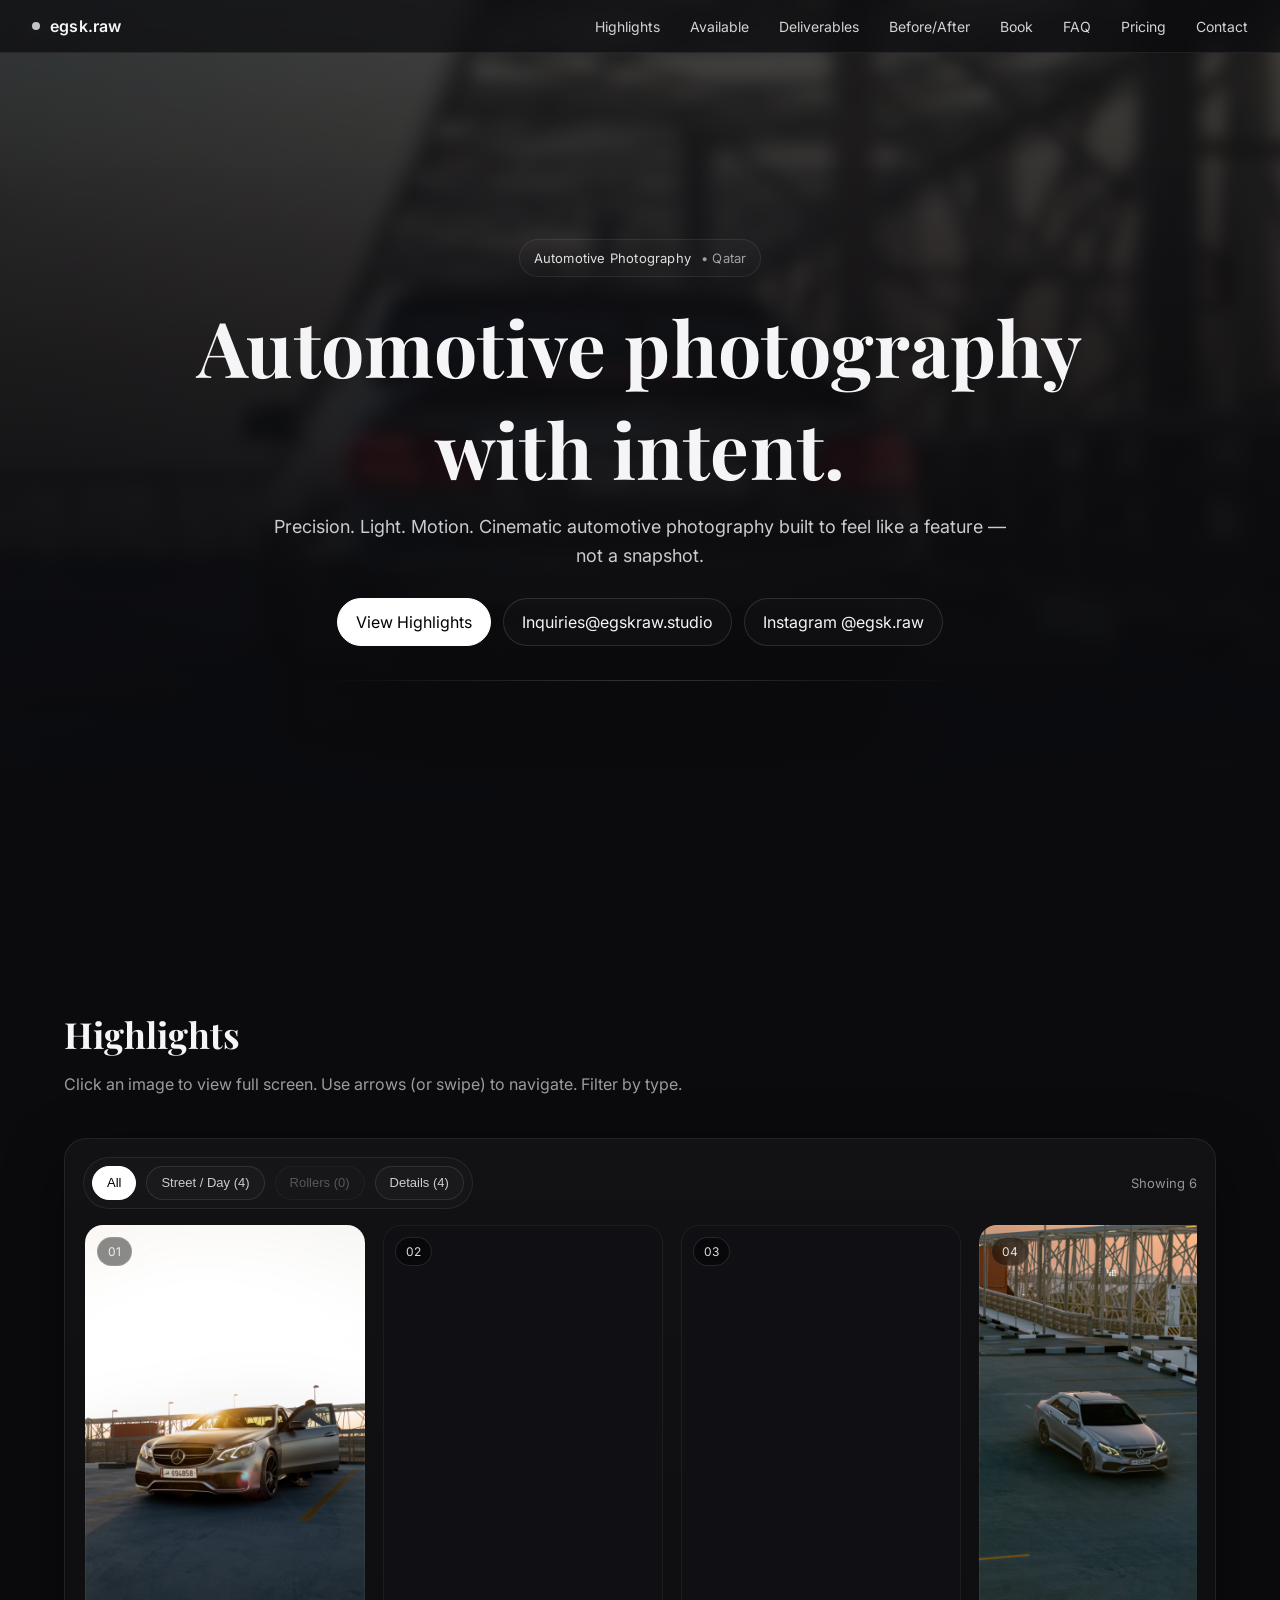
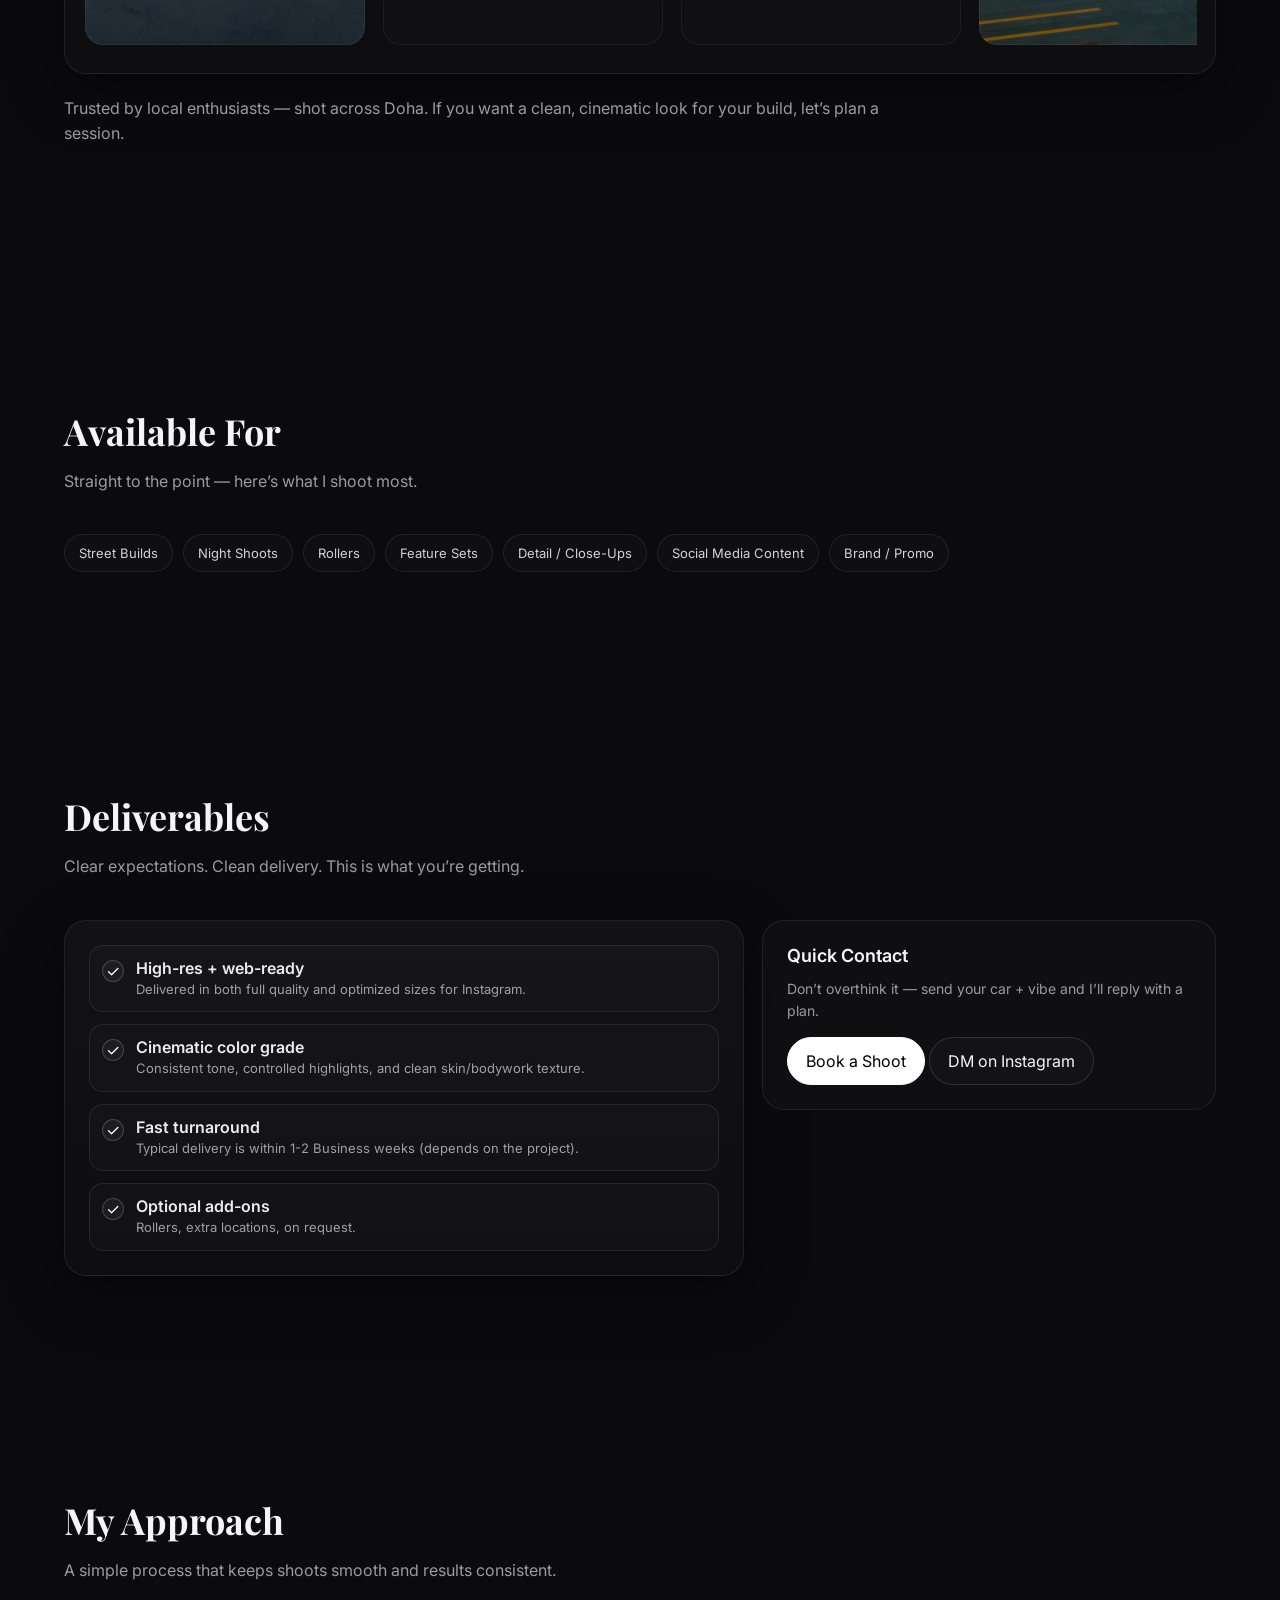
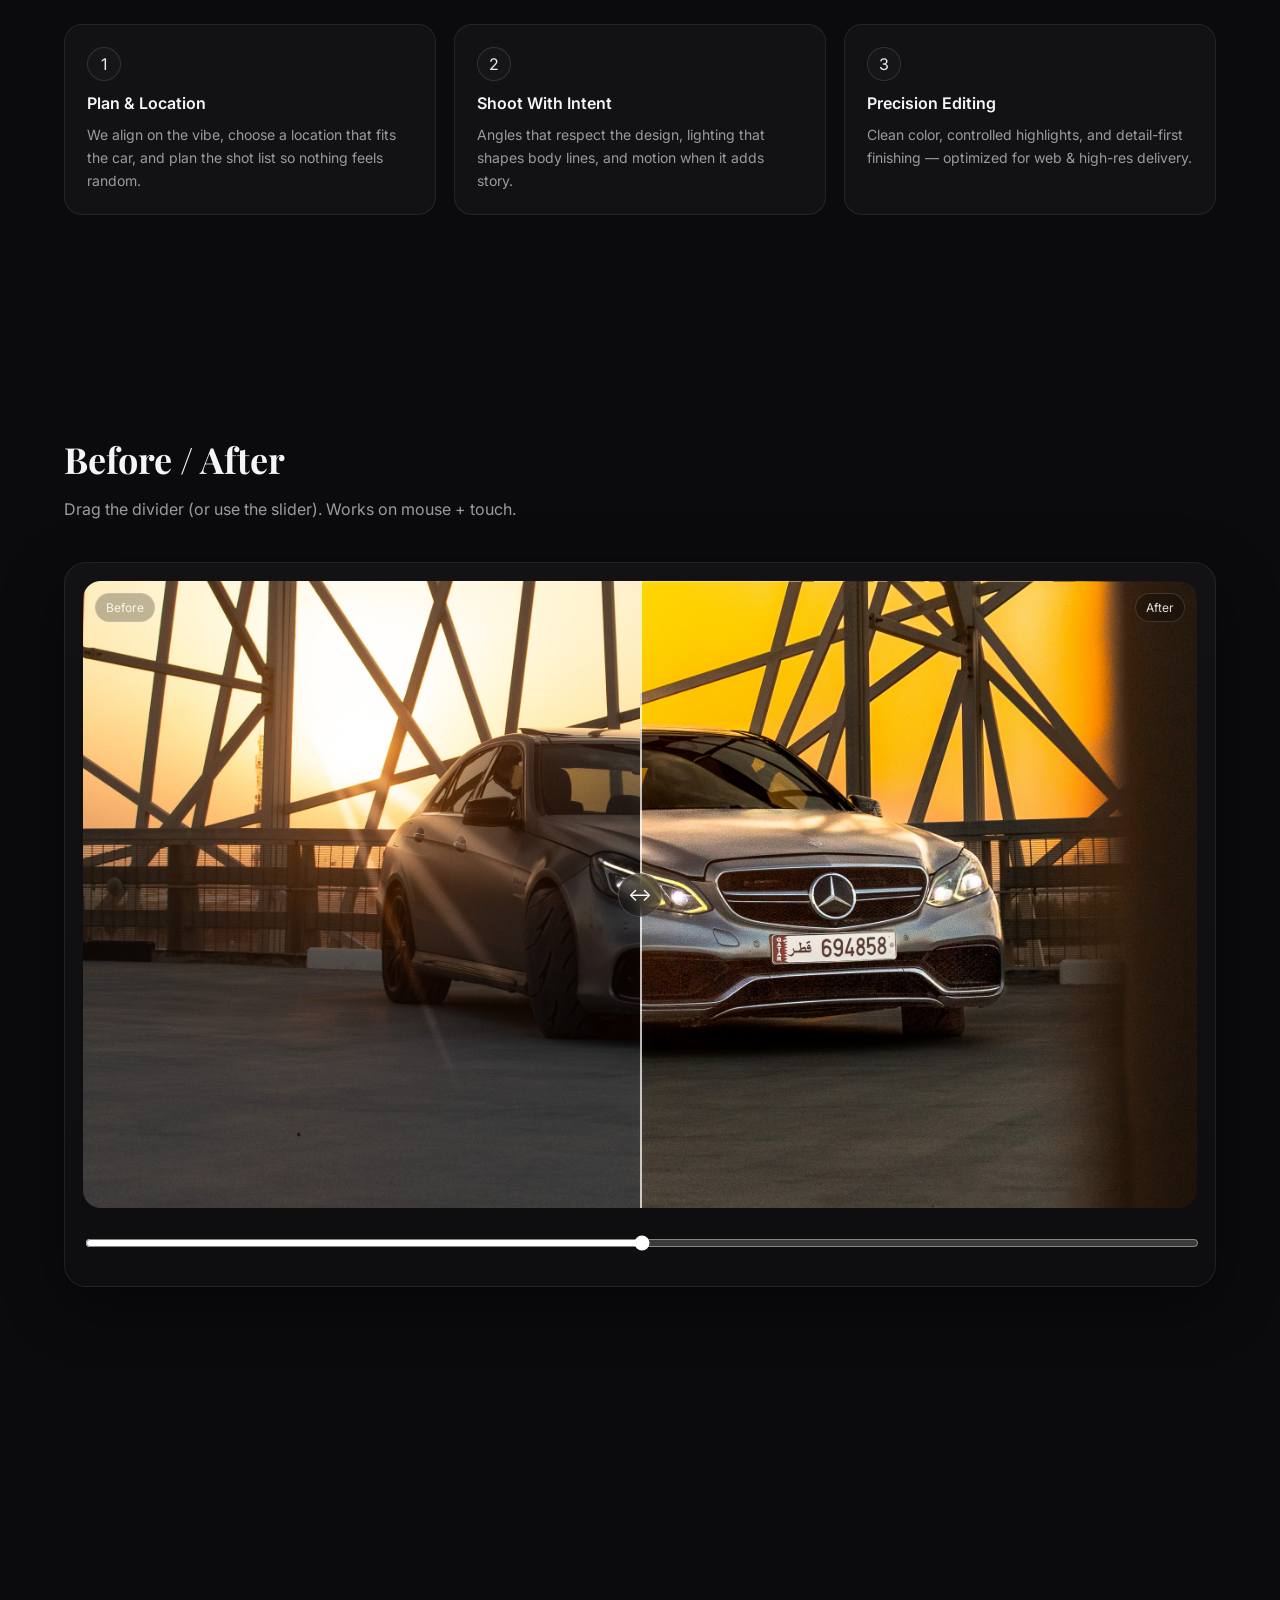
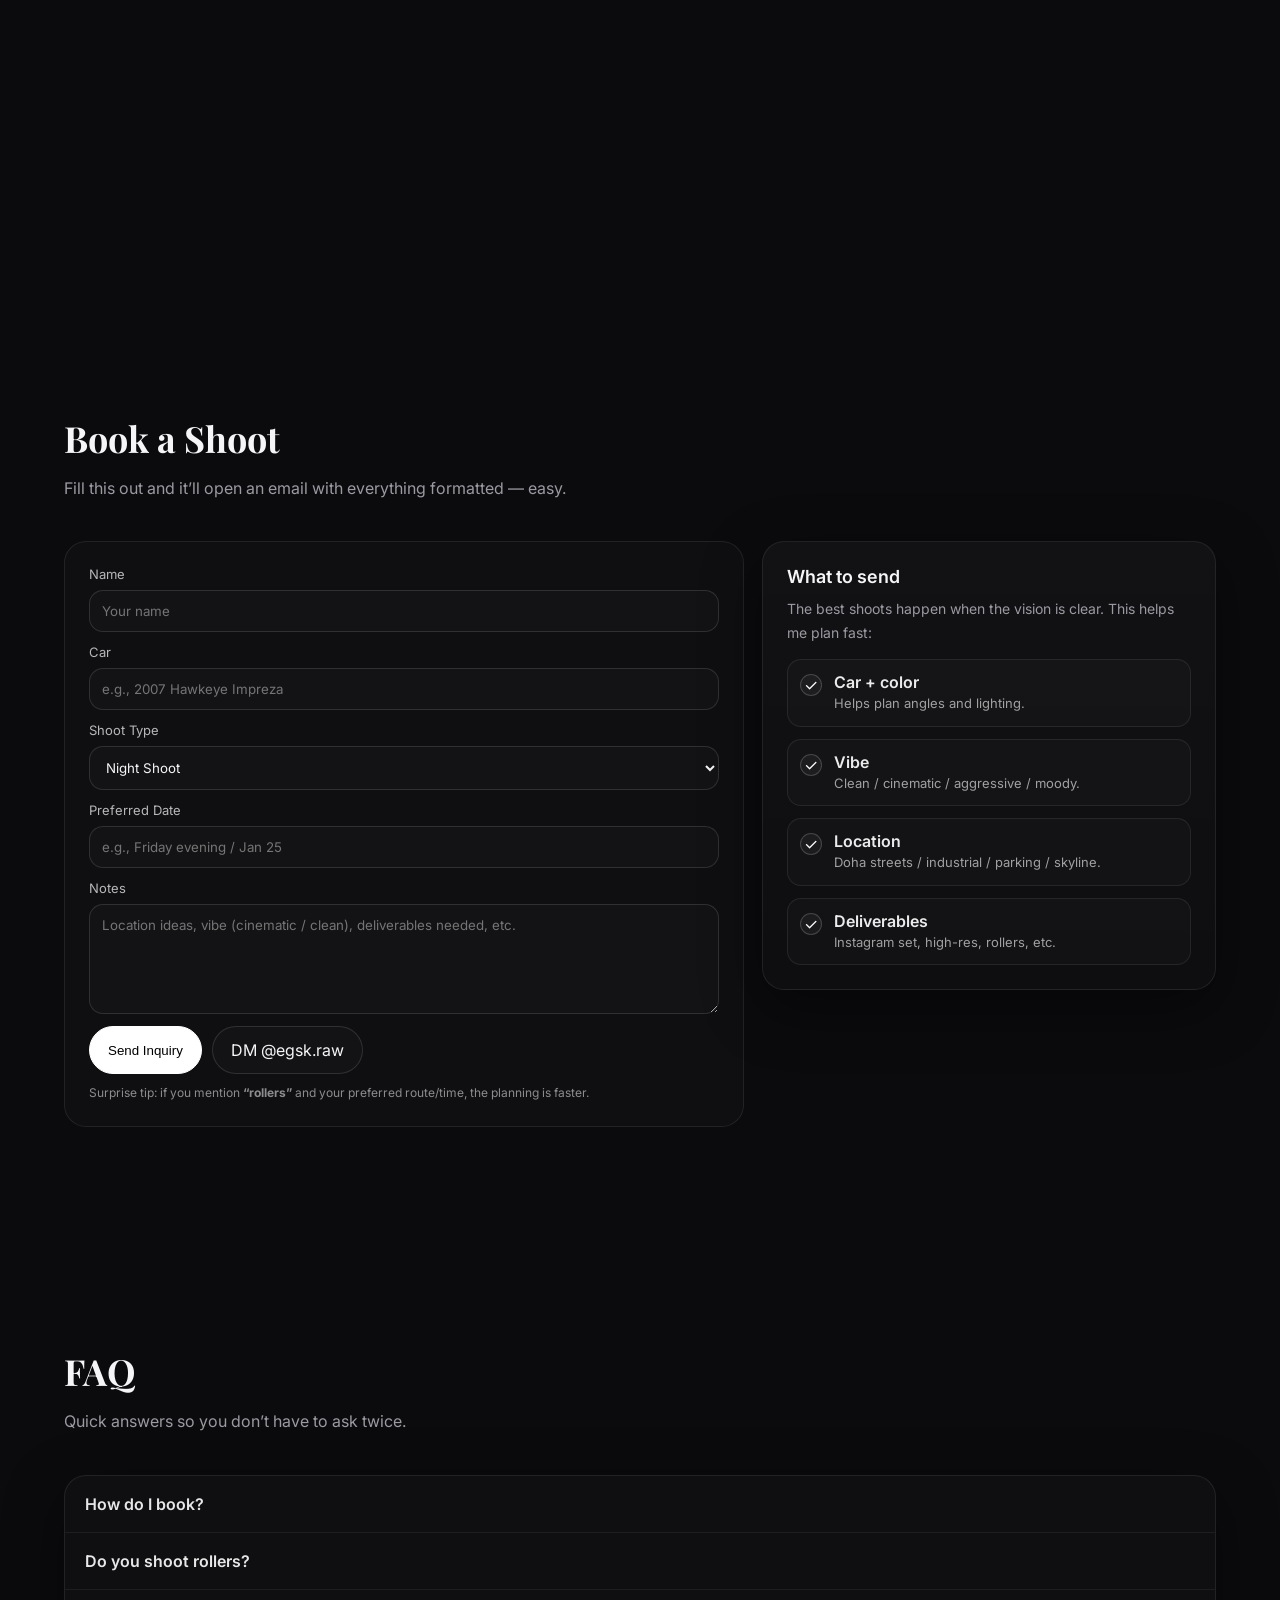
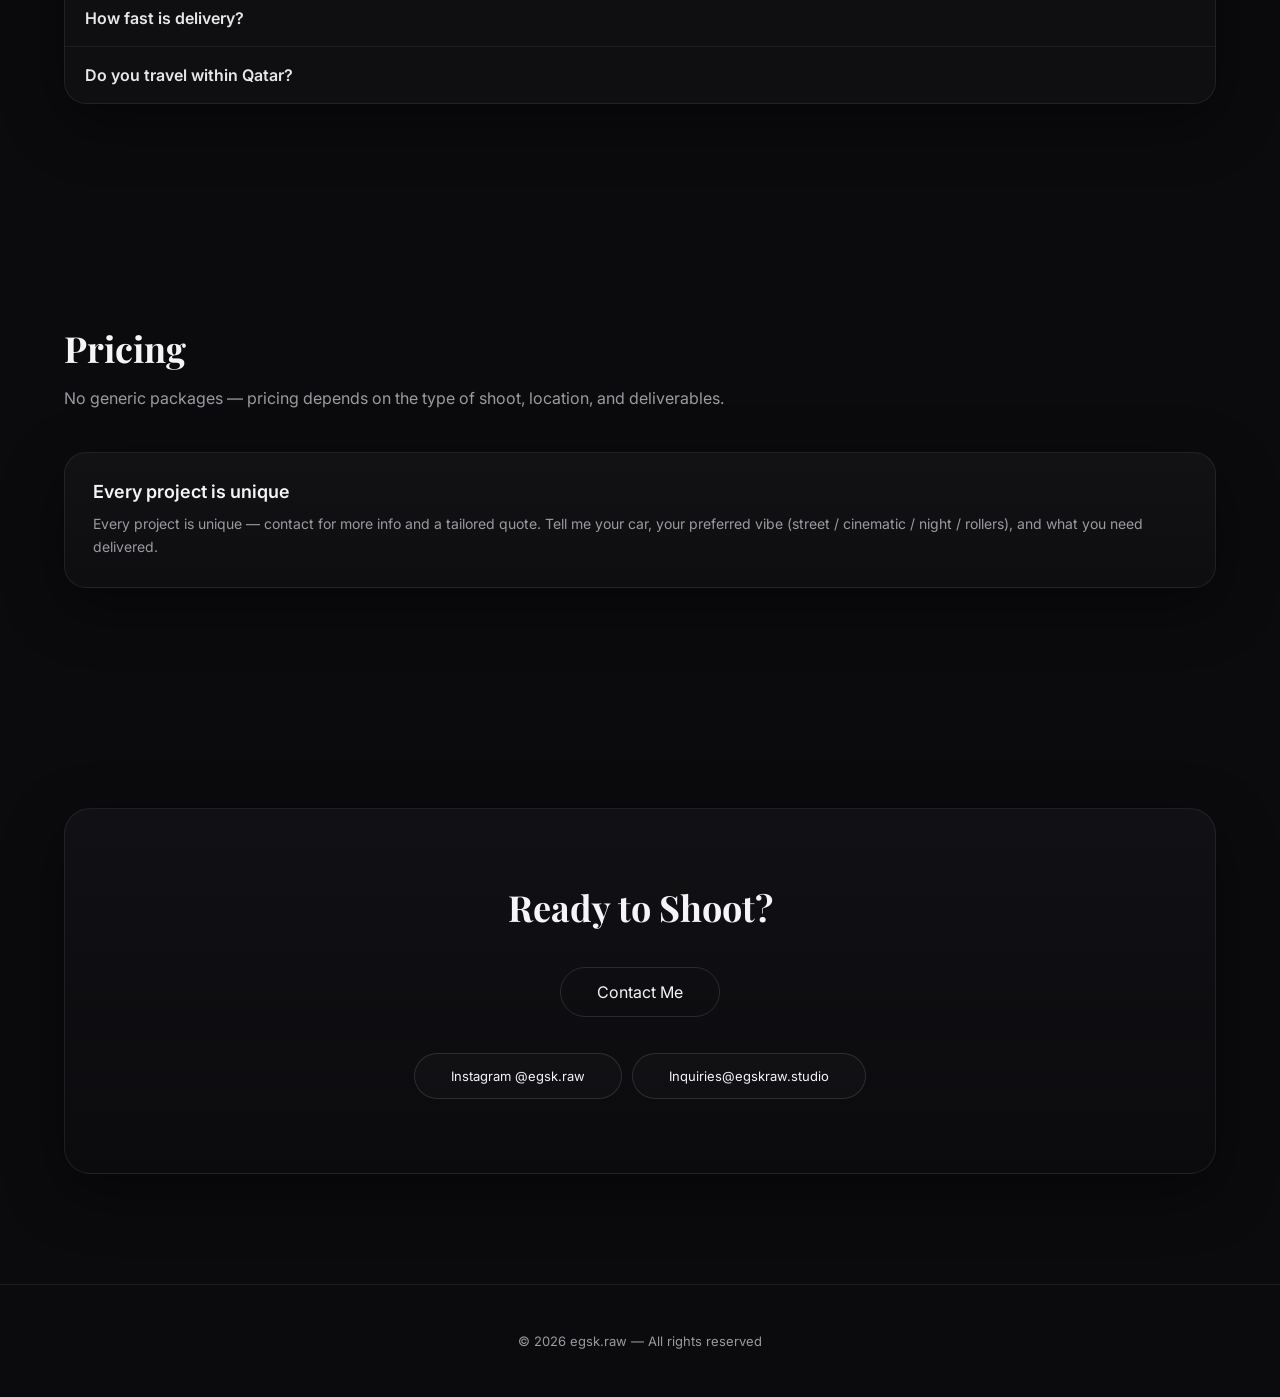
==== commit 2a80fd16: "Update index.html" ====
--- a/index.html
+++ b/index.html
@@ -265,27 +265,50 @@
   margin-bottom:10px;
   flex-wrap:wrap;
 }
+
+/* FIXED FILTER PILL STYLE */
 .filters{
   display:flex;
   gap:10px;
   flex-wrap:wrap;
+  align-items:center;
+  padding:8px;
+  border-radius:999px;
+  border:1px solid rgba(255,255,255,.08);
+  background:rgba(255,255,255,.02);
+  backdrop-filter: blur(10px);
 }
 .fbtn{
-  border:1px solid var(--border);
+  height:34px;
+  display:inline-flex;
+  align-items:center;
+  justify-content:center;
+  padding:0 14px;
+  border-radius:999px;
+  border:1px solid rgba(255,255,255,.10);
   background:rgba(255,255,255,.02);
   color:rgba(255,255,255,.78);
-  padding:8px 12px;
-  border-radius:999px;
   font-size:13px;
   cursor:pointer;
-  transition:.2s ease;
-}
-.fbtn:hover{ background:rgba(255,255,255,.06); transform:translateY(-1px); }
+  transition:transform .18s ease, background .18s ease, color .18s ease, border-color .18s ease;
+  white-space:nowrap;
+}
+.fbtn:hover{
+  transform:translateY(-1px);
+  background:rgba(255,255,255,.06);
+  color:rgba(255,255,255,.92);
+}
 .fbtn.active{
   background:#fff;
   color:#000;
   border-color:#fff;
 }
+.fbtn:disabled{
+  opacity:.35;
+  cursor:not-allowed;
+  transform:none;
+}
+
 .carousel-meta{
   color:rgba(255,255,255,.55);
   font-size:13px;
@@ -498,8 +521,8 @@
   overflow:hidden;
   background:var(--panel2);
   aspect-ratio: 16 / 9;
-  cursor:ew-resize; /* makes it feel draggable */
-  touch-action:none; /* important for touch dragging */
+  cursor:ew-resize;
+  touch-action:none;
 }
 .ba-stage img{
   position:absolute;
@@ -920,7 +943,7 @@
     <div class="carousel-top">
       <div class="filters" id="filters">
         <button class="fbtn active" data-filter="all">All</button>
-        <button class="fbtn" data-filter="night">Night</button>
+        <button class="fbtn" data-filter="street">Street / Day</button>
         <button class="fbtn" data-filter="rollers">Rollers</button>
         <button class="fbtn" data-filter="details">Details</button>
       </div>
@@ -928,27 +951,27 @@
     </div>
 
     <div class="carousel" id="carousel">
-      <div class="frame" data-category="night">
+      <div class="frame" data-category="street">
         <span class="badge">01</span>
         <img src="images/a1.jpg" alt="Highlight 01" loading="lazy" decoding="async">
       </div>
 
-      <div class="frame" data-category="details">
+      <div class="frame" data-category="street details">
         <span class="badge">02</span>
         <img src="images/a2.jpg" alt="Highlight 02" loading="lazy" decoding="async">
       </div>
 
-      <div class="frame" data-category="night">
+      <div class="frame" data-category="street">
         <span class="badge">03</span>
         <img src="images/a3.jpg" alt="Highlight 03" loading="lazy" decoding="async">
       </div>
 
-      <div class="frame" data-category="night details">
+      <div class="frame" data-category="street details">
         <span class="badge">04</span>
         <img src="images/a4.jpg" alt="Highlight 04" loading="lazy" decoding="async">
       </div>
 
-      <div class="frame" data-category="rollers">
+      <div class="frame" data-category="details">
         <span class="badge">05</span>
         <img src="images/5.jpg" alt="Highlight 05" loading="lazy" decoding="async">
       </div>
@@ -1279,12 +1302,31 @@
 })();
 
 /* -------------------------
-   Highlights filtering
+   Highlights filtering (with auto-disable + counts)
 -------------------------- */
 (() => {
   const buttons = Array.from(document.querySelectorAll('.fbtn'));
   const frames = Array.from(document.querySelectorAll('#carousel .frame'));
   const count = document.getElementById('visibleCount');
+
+  function categoryCounts(){
+    const map = {};
+    frames.forEach(f => {
+      const cats = (f.dataset.category || '').split(/\s+/).filter(Boolean);
+      cats.forEach(c => map[c] = (map[c] || 0) + 1);
+    });
+    map.all = frames.length;
+    return map;
+  }
+
+  const counts = categoryCounts();
+
+  buttons.forEach(b => {
+    const key = b.dataset.filter;
+    const n = counts[key] || 0;
+    if(key !== "all") b.textContent = `${b.textContent} (${n})`;
+    if(key !== "all" && n === 0) b.disabled = true;
+  });
 
   const apply = (filter) => {
     let shown = 0;
@@ -1299,6 +1341,7 @@
 
   buttons.forEach(b => {
     b.addEventListener('click', () => {
+      if(b.disabled) return;
       buttons.forEach(x => x.classList.remove('active'));
       b.classList.add('active');
       apply(b.dataset.filter);
@@ -1330,11 +1373,9 @@
     range.value = String(v);
   };
 
-  // init
   setPct(Number(range.value || 50));
   range.addEventListener('input', e => setPct(Number(e.target.value)));
 
-  // drag logic (mouse + touch via pointer events)
   let dragging = false;
 
   const fromClientX = (clientX) => {
@@ -1356,7 +1397,6 @@
 
   const onUp = () => { dragging = false; };
 
-  // Make the whole stage draggable (including the line + knob)
   stage.addEventListener('pointerdown', onDown);
   stage.addEventListener('pointermove', onMove);
   window.addEventListener('pointerup', onUp);
@@ -1406,36 +1446,37 @@
 const lbSub = document.getElementById('lbSub');
 const lbTags = document.getElementById('lbTags');
 
+/* UPDATED TAGS (make sense for your actual images) */
 const meta = [
   {
-    title: "Golden Hour Front",
+    title: "Front Three-Quarter",
     sub: "Mercedes • Doha, Qatar",
-    tags: ["Golden Hour", "Front Angle", "Street", "Natural Light"]
+    tags: ["Street / Day", "Golden Hour", "Static", "Lens Flare"]
   },
   {
-    title: "Rear Perspective",
+    title: "Side Detail + Light",
     sub: "Mercedes • Doha, Qatar",
-    tags: ["Rear Angle", "Urban", "Composition", "Clean Lines"]
+    tags: ["Street / Day", "Details", "Body Lines", "Warm Light"]
   },
   {
-    title: "Wide Environment Shot",
+    title: "Rear Composition",
     sub: "Mercedes • Doha, Qatar",
-    tags: ["Wide Shot", "Architecture", "Context", "Street"]
+    tags: ["Street / Day", "Rear Angle", "Leading Lines", "Clean Frame"]
   },
   {
-    title: "Top-Down Static",
+    title: "Wide Environmental",
     sub: "Mercedes • Doha, Qatar",
-    tags: ["Top View", "Static", "Framing", "Minimal"]
+    tags: ["Street / Day", "Wide Shot", "Location Context", "Minimal"]
   },
   {
     title: "Badge Detail",
     sub: "Lamborghini • Detail Shot",
-    tags: ["Detail", "Badge", "Low Light", "Contrast"]
+    tags: ["Details", "Low Light", "Contrast", "Cinematic"]
   },
   {
-    title: "Wheel Center Detail",
+    title: "Wheel Center Cap",
     sub: "Lamborghini • Detail Shot",
-    tags: ["Detail", "Wheel", "Low Light", "Symmetry"]
+    tags: ["Details", "Symmetry", "Low Light", "Texture"]
   }
 ];
 
@@ -1548,4 +1589,3 @@
 
 </body>
 </html>
-
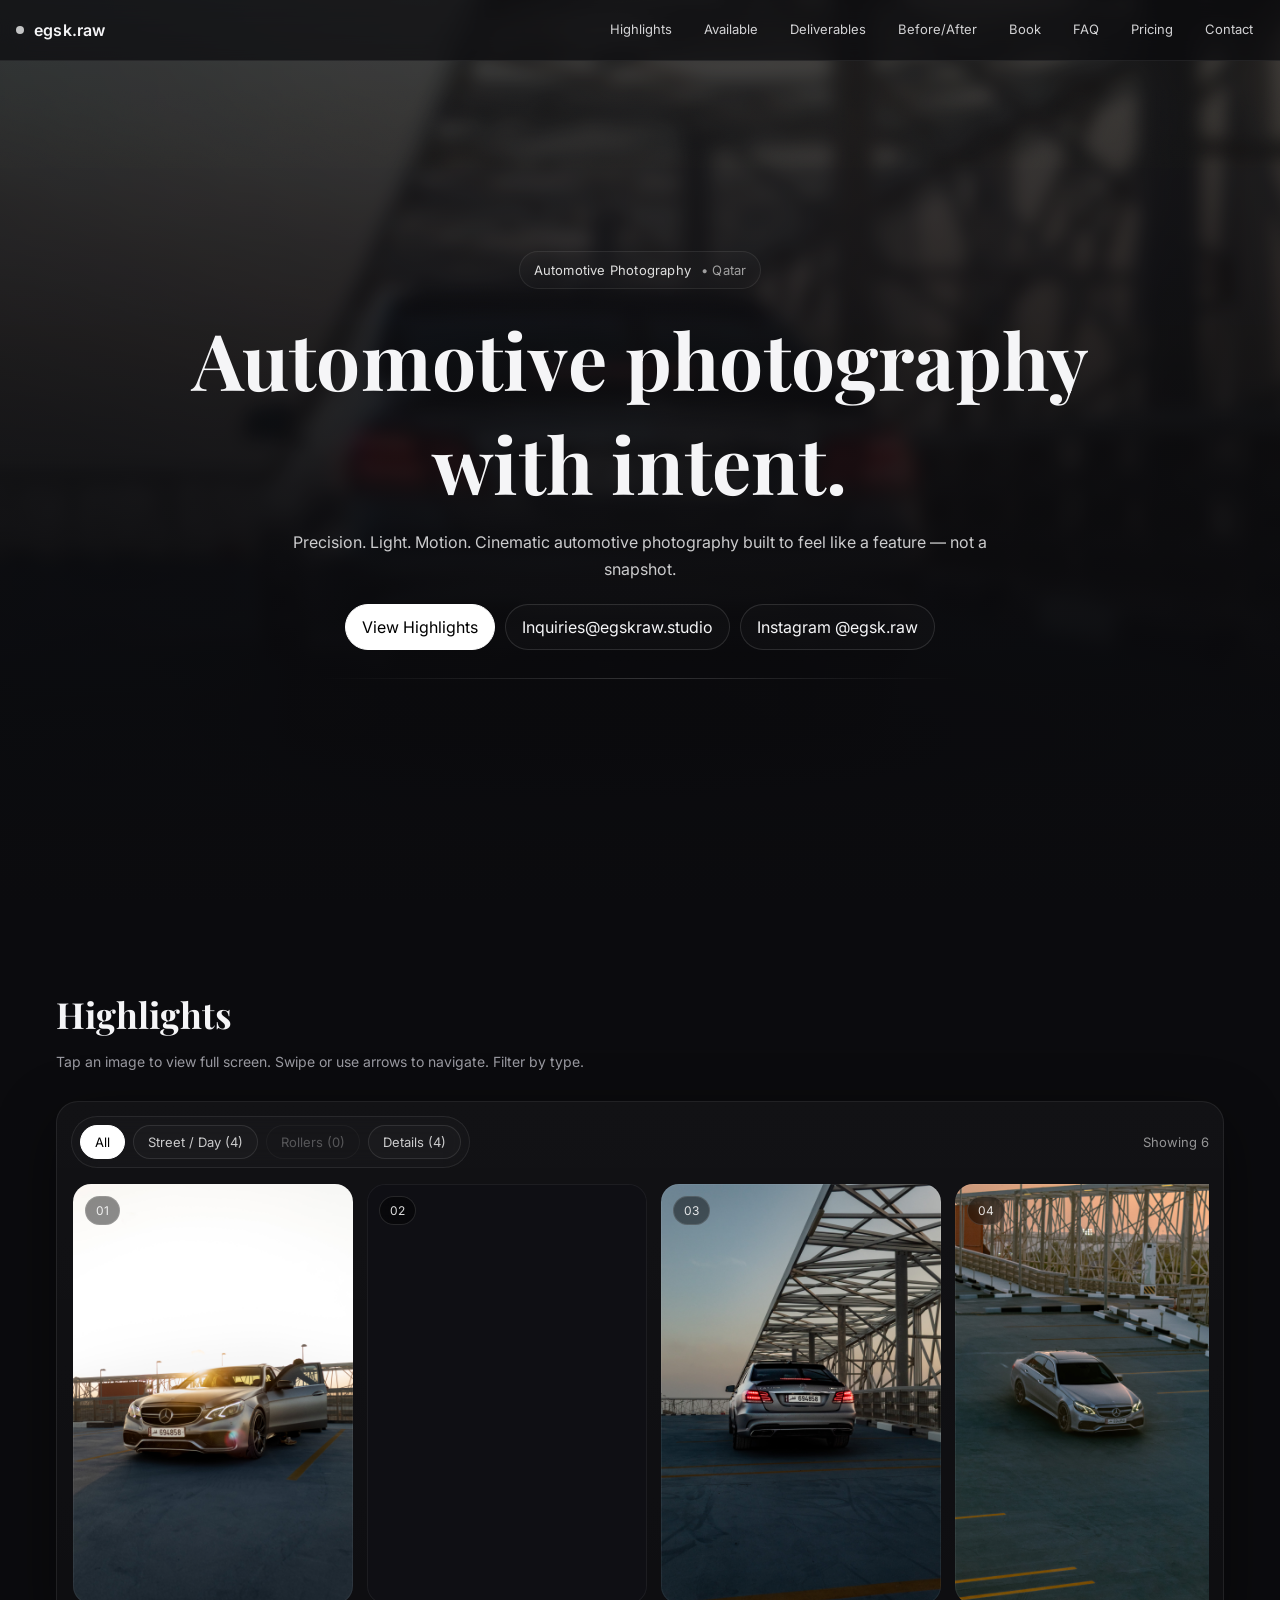
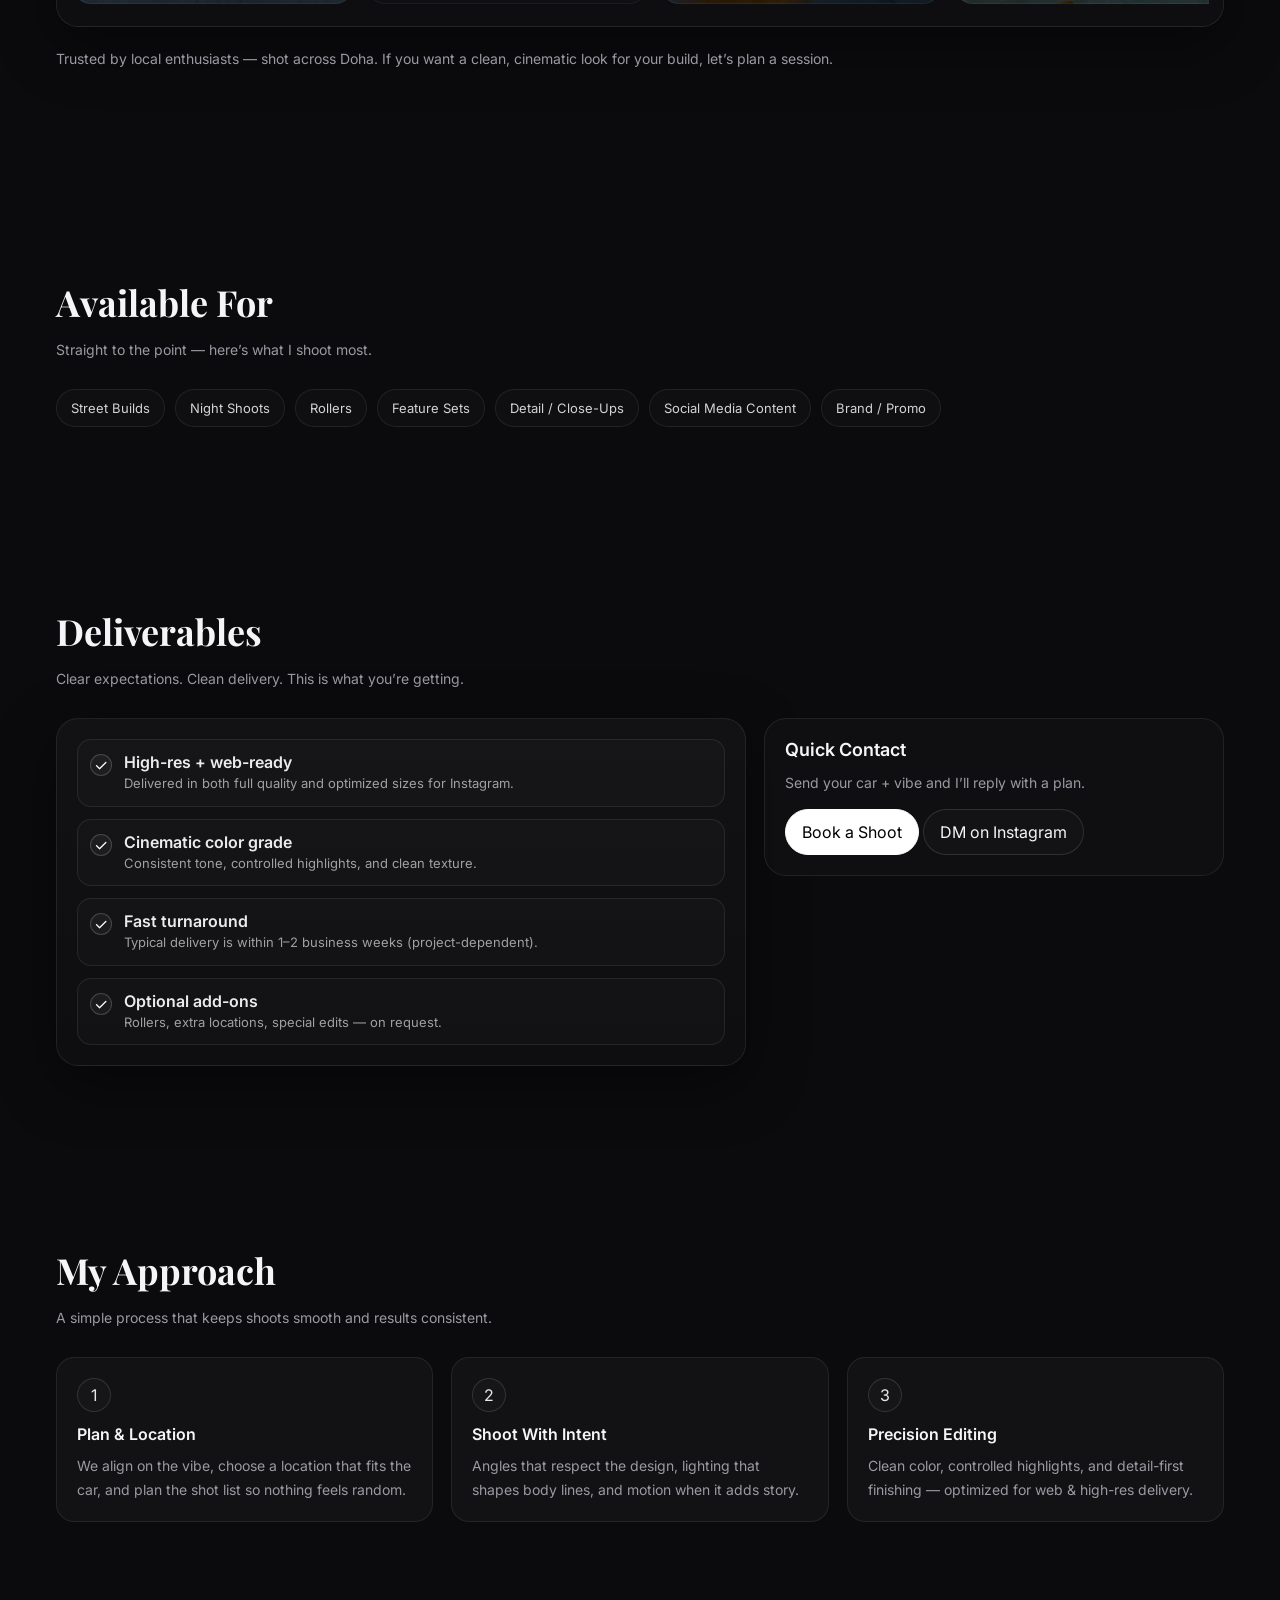
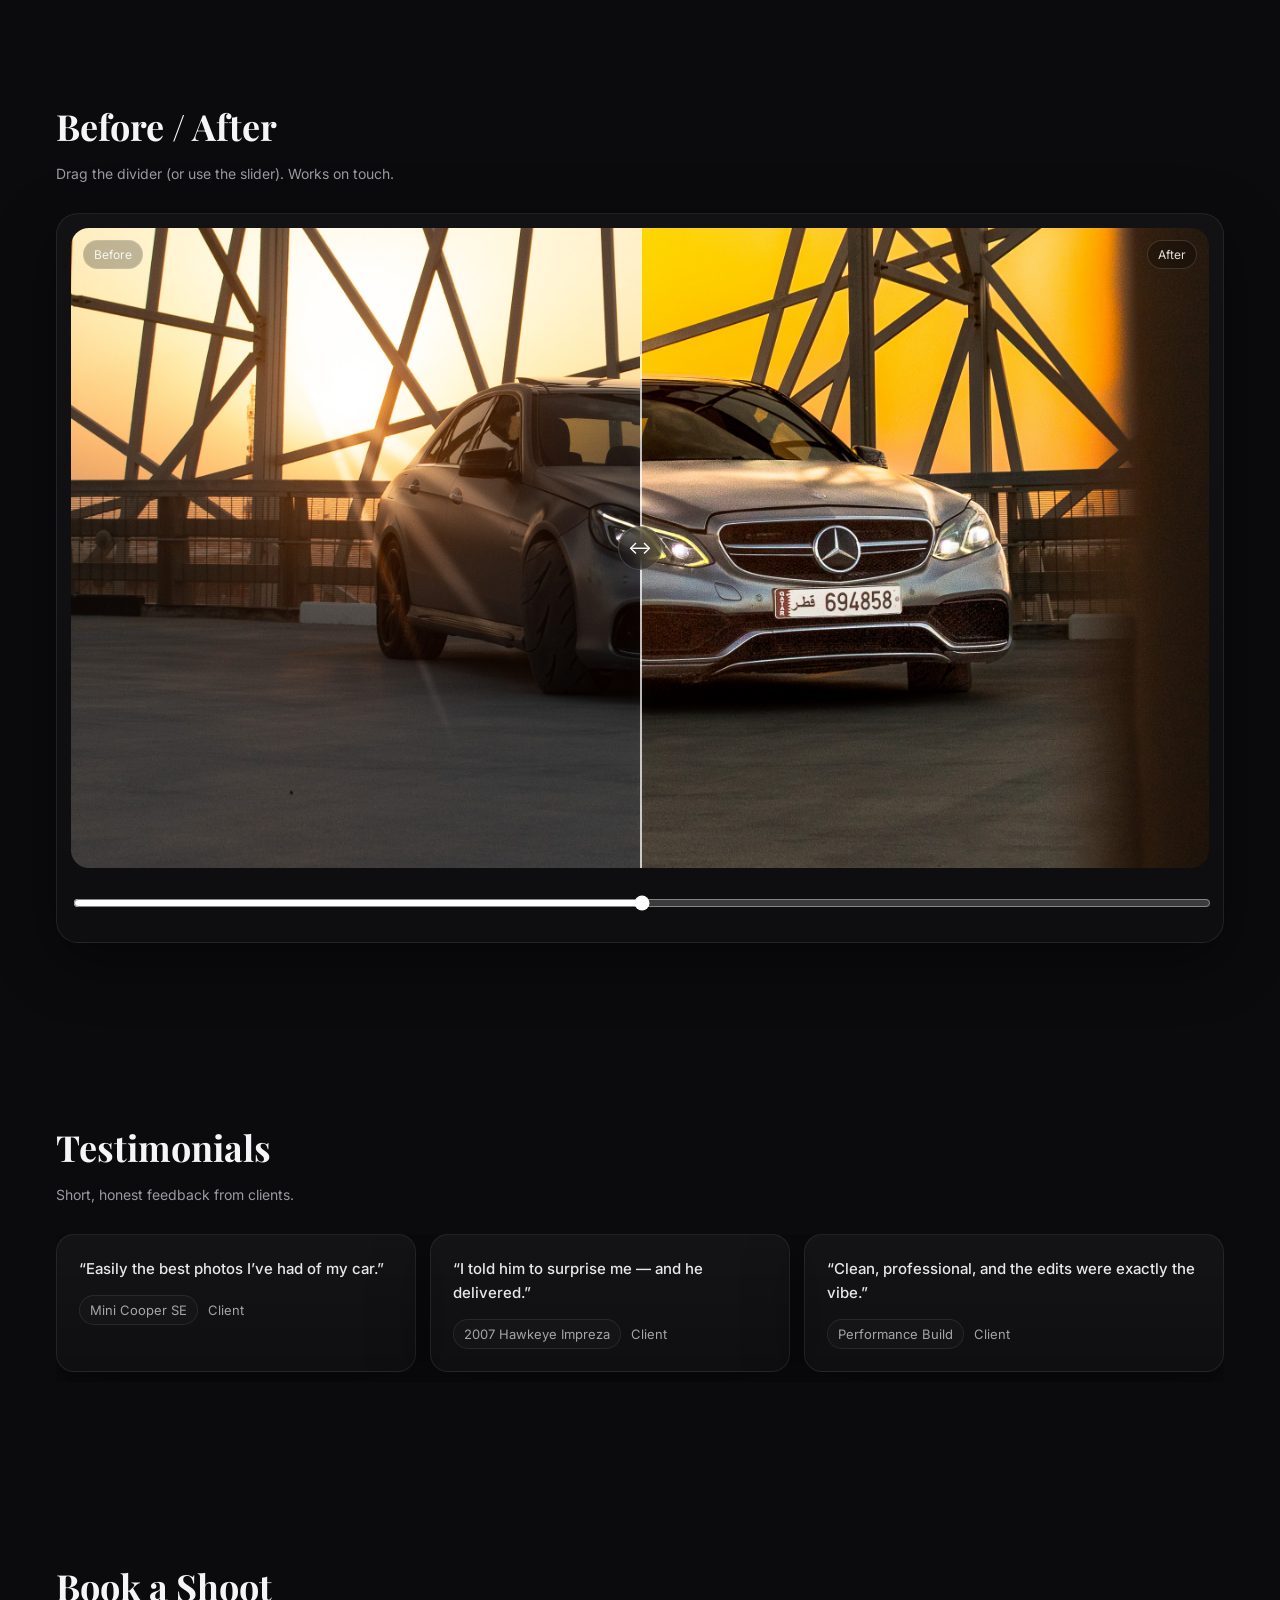
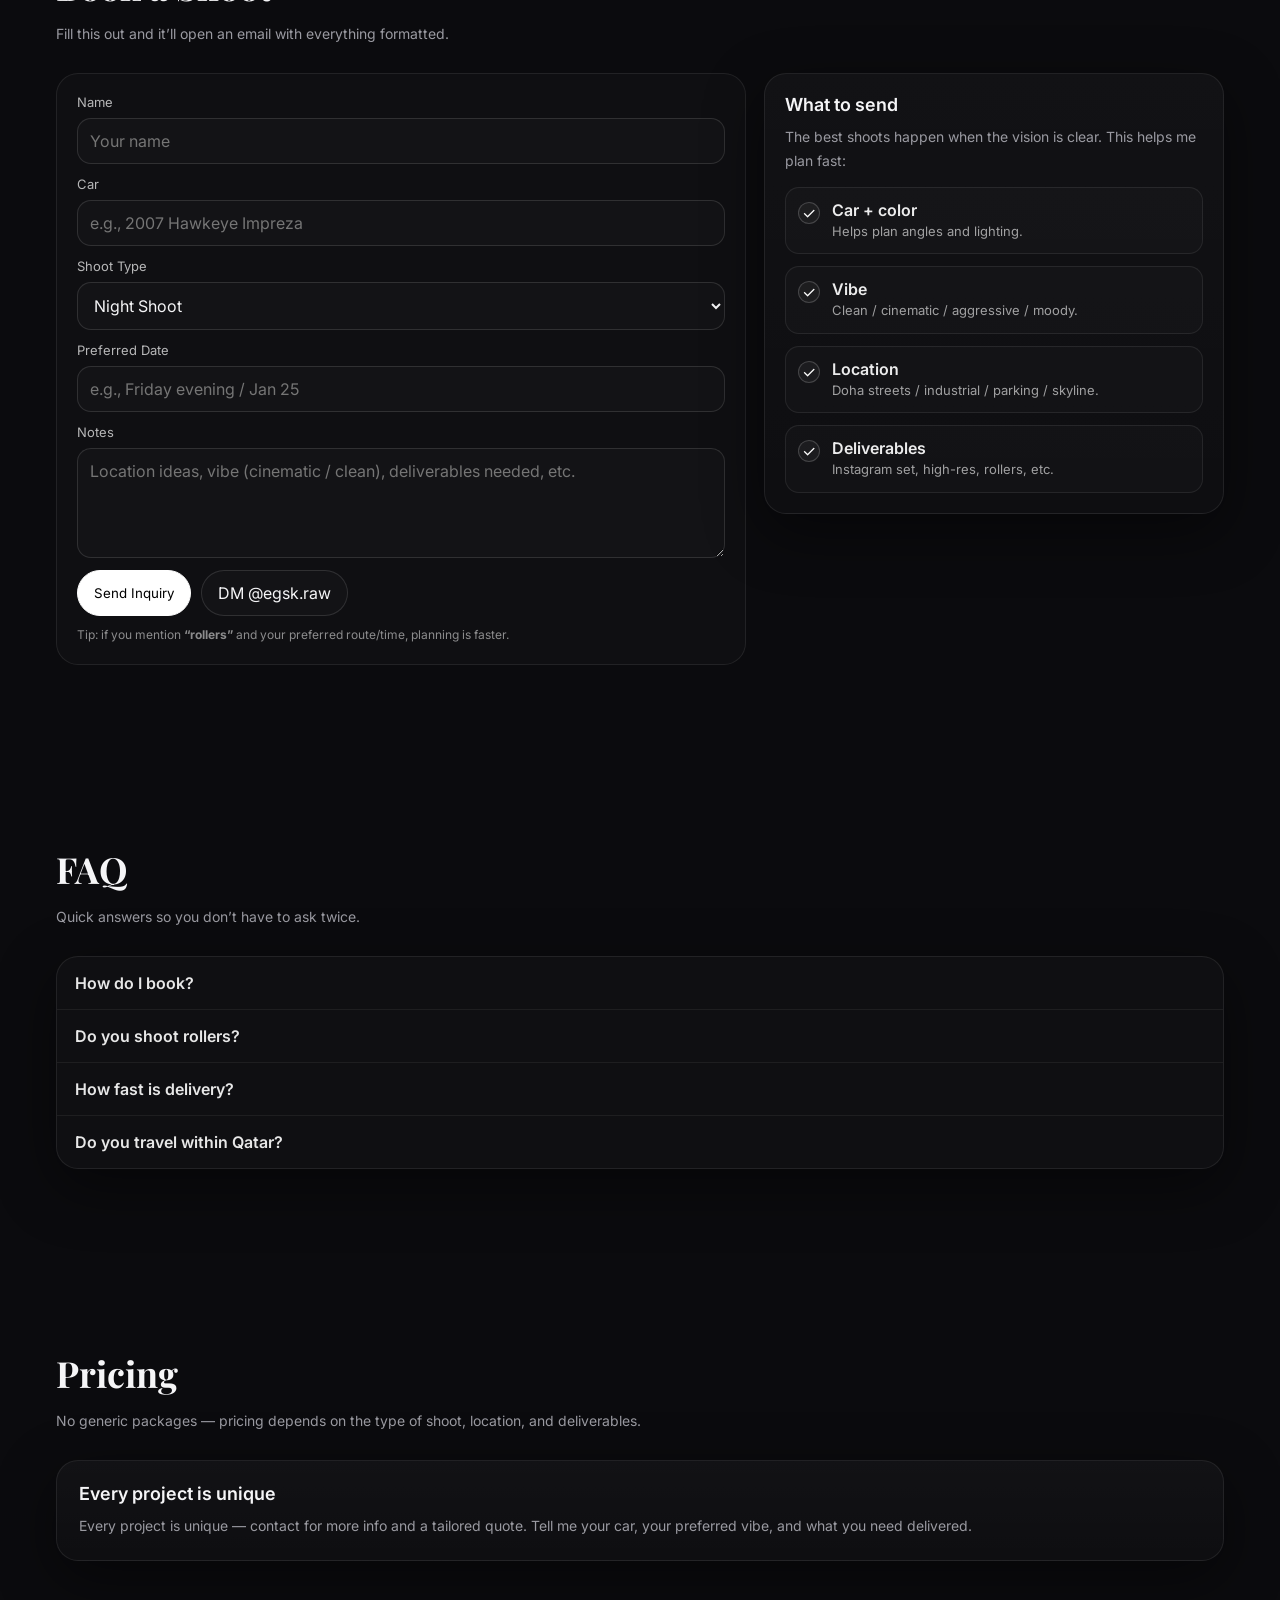
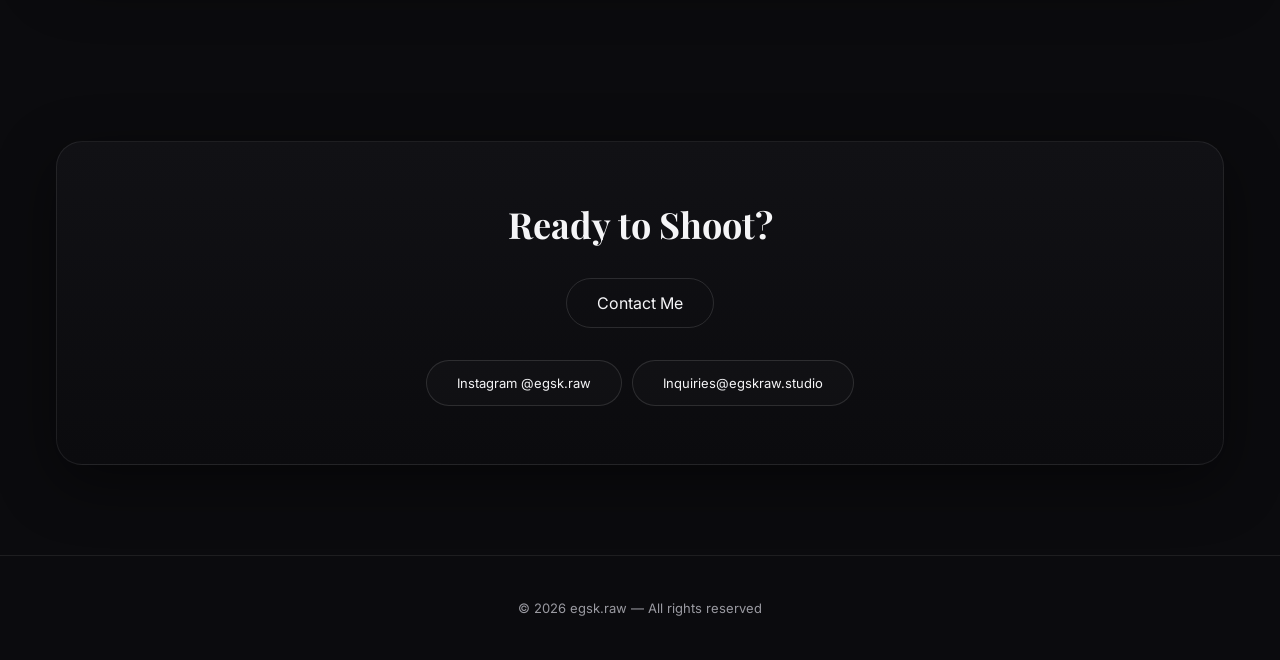
==== commit 93ee3609: "Update index.html" ====
--- a/index.html
+++ b/index.html
@@ -3,7 +3,7 @@
 <head>
 <meta charset="UTF-8" />
 <title>egsk.raw — Automotive Photographer</title>
-<meta name="viewport" content="width=device-width, initial-scale=1.0" />
+<meta name="viewport" content="width=device-width, initial-scale=1.0, viewport-fit=cover" />
 <meta name="description" content="egsk.raw — Automotive photographer focused on cinematic, detail-driven visuals." />
 <meta name="theme-color" content="#0b0b0e" />
 
@@ -28,6 +28,10 @@
   --border2:rgba(255,255,255,.12);
   --shadow: 0 18px 60px rgba(0,0,0,.45);
   --glow: 0 0 24px rgba(255,255,255,.18);
+
+  /* iOS safe areas */
+  --safeTop: env(safe-area-inset-top, 0px);
+  --safeBottom: env(safe-area-inset-bottom, 0px);
 }
 
 *{box-sizing:border-box}
@@ -39,6 +43,10 @@
   font-family:Inter,system-ui,sans-serif;
   overflow-x:hidden;
 }
+
+/* Tap/hover polish on mobile */
+a, button{ -webkit-tap-highlight-color: transparent; }
+button{ font-family:inherit; }
 
 /* ---------- SUBTLE GRAIN OVERLAY ---------- */
 body::before{
@@ -76,10 +84,11 @@
 }
 .nav-inner{
   width:100%;
-  padding:16px 32px;
+  padding:calc(12px + var(--safeTop)) 16px 12px;
   display:flex;
   justify-content:space-between;
   align-items:center;
+  gap:10px;
 }
 .brand{
   display:flex;
@@ -87,41 +96,49 @@
   gap:10px;
   font-weight:600;
   letter-spacing:.2px;
+  white-space:nowrap;
 }
 .brand-dot{
   width:8px;height:8px;border-radius:999px;
   background:rgba(255,255,255,.75);
   box-shadow:var(--glow);
 }
+.nav-links{
+  display:flex;
+  gap:10px;
+  overflow-x:auto;
+  -webkit-overflow-scrolling:touch;
+  padding-bottom:2px;
+  scrollbar-width:none;
+}
+.nav-links::-webkit-scrollbar{ display:none; }
+
 nav a{
   color:var(--text);
   text-decoration:none;
-  font-size:14px;
-  margin-left:26px;
+  font-size:13px;
   opacity:.85;
   position:relative;
+  padding:8px 10px;
+  border-radius:999px;
+  border:1px solid transparent;
+  white-space:nowrap;
 }
 nav a:hover{opacity:1}
-nav a::after{
-  content:'';
-  position:absolute;
-  left:0;
-  bottom:-6px;
-  width:0;
-  height:1px;
-  background:#fff;
-  transition:.25s ease;
-}
-nav a:hover::after{width:100%}
-
-/* ---------- HERO (WITH BACKGROUND IMAGE) ---------- */
+nav a:focus{ outline:none; border-color:rgba(255,255,255,.16); }
+nav a.active{
+  background:rgba(255,255,255,.06);
+  border-color:rgba(255,255,255,.12);
+}
+
+/* ---------- HERO ---------- */
 header{
-  min-height:100vh;
+  min-height:100svh;
   display:flex;
   align-items:center;
   justify-content:center;
   text-align:center;
-  padding:140px 24px 120px;
+  padding:calc(110px + var(--safeTop)) 16px calc(80px + var(--safeBottom));
   position:relative;
   z-index:5;
   overflow:hidden;
@@ -166,21 +183,21 @@
 .kicker span{ color:rgba(255,255,255,.58); }
 header h1{
   font-family:Playfair Display,serif;
-  font-size:clamp(44px,6vw,78px);
+  font-size:clamp(36px, 7vw, 78px);
   margin:18px 0 14px;
   letter-spacing:.2px;
 }
 header p{
   max-width:740px;
-  margin:0 auto 28px;
-  font-size:18px;
+  margin:0 auto 22px;
+  font-size:16px;
   color:rgba(245,245,247,.82);
-  line-height:1.6;
+  line-height:1.65;
 }
 .hero-actions{
   display:flex;
   justify-content:center;
-  gap:12px;
+  gap:10px;
   flex-wrap:wrap;
 }
 .btn{
@@ -188,13 +205,14 @@
   align-items:center;
   justify-content:center;
   gap:10px;
-  padding:13px 18px;
+  padding:12px 16px;
   border-radius:999px;
   border:1px solid var(--border2);
   color:var(--text);
   text-decoration:none;
   background:rgba(255,255,255,.02);
   transition:.25s ease;
+  min-height:44px; /* good tap target */
 }
 .btn:hover{
   transform:translateY(-1px);
@@ -208,7 +226,7 @@
 .btn.primary:hover{ filter:brightness(.98); }
 
 .hero-shimmer{
-  margin:34px auto 0;
+  margin:28px auto 0;
   width:min(640px, 86vw);
   height:1px;
   background:linear-gradient(90deg, transparent, rgba(255,255,255,.22), transparent);
@@ -219,20 +237,21 @@
 section{
   max-width:1200px;
   margin:auto;
-  padding:110px 24px;
+  padding:90px 16px;
   position:relative;
   z-index:5;
 }
 h2{
   font-family:Playfair Display,serif;
-  font-size:36px;
-  margin:0 0 14px;
+  font-size:clamp(26px, 6vw, 36px);
+  margin:0 0 12px;
 }
 .sub{
   color:var(--muted);
   max-width:820px;
-  margin:0 0 40px;
-  line-height:1.6;
+  margin:0 0 28px;
+  line-height:1.65;
+  font-size:14px;
 }
 
 /* ---------- SCROLL-IN ANIMATIONS ---------- */
@@ -253,7 +272,7 @@
 .carousel-wrap{
   border:1px solid var(--border);
   border-radius:22px;
-  padding:18px;
+  padding:14px;
   background:linear-gradient(180deg, rgba(255,255,255,.03), rgba(255,255,255,.015));
   box-shadow:var(--shadow);
 }
@@ -261,23 +280,28 @@
   display:flex;
   justify-content:space-between;
   align-items:center;
-  gap:14px;
+  gap:10px;
   margin-bottom:10px;
   flex-wrap:wrap;
 }
 
-/* FIXED FILTER PILL STYLE */
+/* MOBILE-FRIENDLY FILTER BAR */
 .filters{
   display:flex;
-  gap:10px;
-  flex-wrap:wrap;
+  gap:8px;
+  flex-wrap:nowrap;
+  overflow-x:auto;
+  -webkit-overflow-scrolling:touch;
   align-items:center;
   padding:8px;
   border-radius:999px;
   border:1px solid rgba(255,255,255,.08);
   background:rgba(255,255,255,.02);
   backdrop-filter: blur(10px);
-}
+  scrollbar-width:none;
+}
+.filters::-webkit-scrollbar{ display:none; }
+
 .fbtn{
   height:34px;
   display:inline-flex;
@@ -292,6 +316,7 @@
   cursor:pointer;
   transition:transform .18s ease, background .18s ease, color .18s ease, border-color .18s ease;
   white-space:nowrap;
+  min-height:34px;
 }
 .fbtn:hover{
   transform:translateY(-1px);
@@ -316,11 +341,11 @@
 
 .carousel{
   display:flex;
-  gap:18px;
+  gap:14px;
   overflow-x:auto;
   scroll-snap-type:x mandatory;
   -webkit-overflow-scrolling:touch;
-  padding:6px 2px 10px;
+  padding:6px 2px 8px;
 }
 .carousel::-webkit-scrollbar{height:10px}
 .carousel::-webkit-scrollbar-thumb{
@@ -340,10 +365,12 @@
   pointer-events:none;
   box-shadow: inset 0 0 0 1px rgba(255,255,255,.06);
 }
+
+/* Mobile: make items a bit narrower/shorter */
 .carousel img{
-  height:420px;
+  height: clamp(320px, 52vh, 420px);
   width:auto;
-  max-width:85vw;
+  max-width: 82vw;
   border-radius:18px;
   cursor:pointer;
   display:block;
@@ -387,7 +414,7 @@
   background:rgba(255,255,255,.06);
 }
 
-/* ---------- DELIVERABLES ---------- */
+/* ---------- DELIVERABLES + BOOK GRID ---------- */
 .grid-2{
   display:grid;
   grid-template-columns:1.2fr .8fr;
@@ -397,7 +424,7 @@
 .deliver{
   border:1px solid var(--border);
   border-radius:22px;
-  padding:24px;
+  padding:20px;
   background:linear-gradient(180deg, rgba(255,255,255,.03), rgba(255,255,255,.015));
   box-shadow:var(--shadow);
 }
@@ -429,11 +456,11 @@
 .li b{ font-weight:600; color:rgba(255,255,255,.92); }
 .li span{ color:rgba(255,255,255,.60); font-size:13px; line-height:1.5; }
 
-/* ---------- BOOK A SHOOT (MAILTO FORM) ---------- */
+/* ---------- FORM ---------- */
 .form{
   border:1px solid var(--border);
   border-radius:22px;
-  padding:24px;
+  padding:20px;
   background:rgba(255,255,255,.02);
 }
 .field{
@@ -454,6 +481,7 @@
   padding:12px 12px;
   outline:none;
   font-family:inherit;
+  font-size:16px; /* prevents iOS zoom */
 }
 textarea{ min-height:110px; resize:vertical; }
 input:focus, select:focus, textarea:focus{
@@ -482,7 +510,7 @@
   background:rgba(255,255,255,.03);
   border:1px solid var(--border);
   border-radius:18px;
-  padding:22px;
+  padding:20px;
 }
 .card .num{
   display:inline-flex;
@@ -507,11 +535,11 @@
   font-size:14px;
 }
 
-/* ---------- BEFORE/AFTER SLIDER ---------- */
+/* ---------- BEFORE/AFTER ---------- */
 .ba{
   border:1px solid var(--border);
   border-radius:22px;
-  padding:18px;
+  padding:14px;
   background:linear-gradient(180deg, rgba(255,255,255,.03), rgba(255,255,255,.015));
   box-shadow:var(--shadow);
 }
@@ -591,7 +619,7 @@
 /* ---------- TESTIMONIALS ---------- */
 .testimonials{
   display:flex;
-  gap:18px;
+  gap:14px;
   overflow-x:auto;
   scroll-snap-type:x mandatory;
   -webkit-overflow-scrolling:touch;
@@ -603,8 +631,8 @@
   border-radius:999px;
 }
 .quote{
-  min-width:360px;
-  padding:26px;
+  min-width: min(360px, 86vw);
+  padding:22px;
   border-radius:18px;
   background:linear-gradient(180deg, rgba(255,255,255,.04), rgba(255,255,255,.02));
   border:1px solid var(--border);
@@ -612,7 +640,7 @@
   box-shadow:var(--shadow);
 }
 .quote .big{
-  font-size:16px;
+  font-size:15px;
   line-height:1.6;
   margin:0 0 14px;
   color:rgba(255,255,255,.90);
@@ -624,6 +652,7 @@
   align-items:center;
   color:rgba(255,255,255,.62);
   font-size:13px;
+  flex-wrap:wrap;
 }
 .meta-pill{
   padding:6px 10px;
@@ -636,7 +665,7 @@
 .pricing{
   border:1px solid var(--border);
   border-radius:22px;
-  padding:28px;
+  padding:22px;
   background:linear-gradient(180deg, rgba(255,255,255,.03), rgba(255,255,255,.015));
   box-shadow:var(--shadow);
 }
@@ -661,7 +690,7 @@
   box-shadow:var(--shadow);
 }
 details{
-  padding:18px 20px;
+  padding:16px 18px;
   border-top:1px solid rgba(255,255,255,.06);
 }
 details:first-child{ border-top:none; }
@@ -682,7 +711,7 @@
 /* ---------- CTA / CONTACT ---------- */
 .cta{
   text-align:center;
-  padding:74px 24px;
+  padding:58px 16px;
   border-radius:26px;
   border:1px solid var(--border);
   background:linear-gradient(180deg,#111115,#0b0b0e);
@@ -692,13 +721,14 @@
   display:inline-flex;
   align-items:center;
   justify-content:center;
-  margin-top:22px;
-  padding:14px 36px;
+  margin-top:18px;
+  padding:14px 30px;
   border-radius:999px;
   border:1px solid var(--border2);
   color:var(--text);
   text-decoration:none;
   transition:.25s ease;
+  min-height:44px;
 }
 .cta a:hover{
   background:#fff;
@@ -722,6 +752,9 @@
   padding:8px 12px;
   border-radius:999px;
   transition:.25s ease;
+  min-height:40px;
+  display:inline-flex;
+  align-items:center;
 }
 .social:hover{
   background:rgba(255,255,255,.08);
@@ -731,7 +764,7 @@
 
 /* ---------- FOOTER ---------- */
 footer{
-  padding:48px 24px;
+  padding:44px 16px calc(44px + var(--safeBottom));
   text-align:center;
   font-size:13px;
   color:var(--muted);
@@ -749,7 +782,7 @@
   align-items:center;
   justify-content:center;
   z-index:999;
-  padding:24px;
+  padding: max(14px, var(--safeTop)) 12px max(14px, var(--safeBottom));
 }
 .lightbox-inner{
   position:relative;
@@ -794,7 +827,7 @@
 .lb-close{
   pointer-events:auto;
   cursor:pointer;
-  width:38px;height:38px;
+  width:42px;height:42px;
   border-radius:999px;
   display:inline-flex;
   align-items:center;
@@ -823,12 +856,12 @@
   color:#fff;
   cursor:pointer;
   user-select:none;
-  opacity:.85;
+  opacity:.9;
   transition:.2s ease;
 }
 .lb-arrow:hover{ opacity:1; transform:translateY(-50%) scale(1.02); }
-.lb-prev{ left:14px; }
-.lb-next{ right:14px; }
+.lb-prev{ left:10px; }
+.lb-next{ right:10px; }
 
 .lb-bottom{
   position:absolute;
@@ -839,10 +872,11 @@
   justify-content:space-between;
   align-items:flex-end;
   gap:12px;
+  flex-wrap:wrap;
 }
 .lb-meta{
   pointer-events:none;
-  max-width:70%;
+  max-width:100%;
   display:flex;
   flex-direction:column;
   gap:6px;
@@ -880,13 +914,23 @@
   background:rgba(0,0,0,.25);
 }
 
-/* ---------- RESPONSIVE ---------- */
+/* ---------- MOBILE + TABLET BREAKPOINTS ---------- */
 @media (max-width: 980px){
   .grid-3{ grid-template-columns:1fr; }
   .grid-2{ grid-template-columns:1fr; }
-  .quote{ min-width:320px; }
-  .nav-inner{ padding:16px 22px; }
-  .lb-meta{ max-width:100%; }
+  .nav-inner{ padding:calc(12px + var(--safeTop)) 12px 12px; }
+  section{ padding:80px 14px; }
+}
+
+@media (max-width: 520px){
+  header{ padding:calc(105px + var(--safeTop)) 14px calc(70px + var(--safeBottom)); }
+  .kicker{ font-size:12px; padding:9px 12px; }
+  .hero-actions .btn{ width:100%; max-width:420px; }
+  .carousel-wrap{ padding:12px; }
+  .badge{ left:10px; top:10px; }
+  .lb-arrow{ width:46px; height:46px; }
+  .lb-prev{ left:6px; }
+  .lb-next{ right:6px; }
 }
 </style>
 </head>
@@ -901,7 +945,7 @@
       <span class="brand-dot"></span>
       <span>egsk.raw</span>
     </div>
-    <div>
+    <div class="nav-links" id="navLinks">
       <a href="#highlights">Highlights</a>
       <a href="#available">Available</a>
       <a href="#deliverables">Deliverables</a>
@@ -937,7 +981,7 @@
 
 <section id="highlights" class="reveal">
   <h2>Highlights</h2>
-  <p class="sub">Click an image to view full screen. Use arrows (or swipe) to navigate. Filter by type.</p>
+  <p class="sub">Tap an image to view full screen. Swipe or use arrows to navigate. Filter by type.</p>
 
   <div class="carousel-wrap reveal delay-1">
     <div class="carousel-top">
@@ -983,7 +1027,7 @@
     </div>
   </div>
 
-  <p class="sub reveal delay-2" style="margin-top:22px; max-width:820px;">
+  <p class="sub reveal delay-2" style="margin-top:20px; max-width:820px;">
     Trusted by local enthusiasts — shot across Doha. If you want a clean, cinematic look for your build, let’s plan a session.
   </p>
 </section>
@@ -1021,7 +1065,7 @@
           <div class="tick">✓</div>
           <div>
             <b>Cinematic color grade</b><br>
-            <span>Consistent tone, controlled highlights, and clean skin/bodywork texture.</span>
+            <span>Consistent tone, controlled highlights, and clean texture.</span>
           </div>
         </li>
 
@@ -1029,7 +1073,7 @@
           <div class="tick">✓</div>
           <div>
             <b>Fast turnaround</b><br>
-            <span>Typical delivery is within 1-2 Business weeks (depends on the project).</span>
+            <span>Typical delivery is within 1–2 business weeks (project-dependent).</span>
           </div>
         </li>
 
@@ -1037,7 +1081,7 @@
           <div class="tick">✓</div>
           <div>
             <b>Optional add-ons</b><br>
-            <span>Rollers, extra locations, on request.</span>
+            <span>Rollers, extra locations, special edits — on request.</span>
           </div>
         </li>
       </ul>
@@ -1046,7 +1090,7 @@
     <div class="form reveal delay-2">
       <h3 style="margin:0 0 12px;font-size:18px;font-weight:600;">Quick Contact</h3>
       <p style="margin:0 0 14px;color:var(--muted);font-size:14px;line-height:1.6;">
-        Don’t overthink it — send your car + vibe and I’ll reply with a plan.
+        Send your car + vibe and I’ll reply with a plan.
       </p>
       <a class="btn primary" href="#book">Book a Shoot</a>
       <a class="btn" href="https://instagram.com/egsk.raw" target="_blank" rel="noopener">DM on Instagram</a>
@@ -1081,7 +1125,7 @@
 
 <section id="edit" class="reveal">
   <h2>Before / After</h2>
-  <p class="sub">Drag the divider (or use the slider). Works on mouse + touch.</p>
+  <p class="sub">Drag the divider (or use the slider). Works on touch.</p>
 
   <div class="ba reveal delay-1">
     <div class="ba-stage" id="baStage">
@@ -1132,7 +1176,7 @@
 
 <section id="book" class="reveal">
   <h2>Book a Shoot</h2>
-  <p class="sub">Fill this out and it’ll open an email with everything formatted — easy.</p>
+  <p class="sub">Fill this out and it’ll open an email with everything formatted.</p>
 
   <div class="grid-2">
     <div class="form reveal delay-1">
@@ -1174,7 +1218,7 @@
       </div>
 
       <div class="small-note">
-        Surprise tip: if you mention <b>“rollers”</b> and your preferred route/time, the planning is faster.
+        Tip: if you mention <b>“rollers”</b> and your preferred route/time, planning is faster.
       </div>
     </div>
 
@@ -1200,15 +1244,15 @@
   <div class="faq reveal delay-1">
     <details>
       <summary>How do I book?</summary>
-      <p>Use the Book a Shoot form (opens a formatted email), or DM me on Instagram @egsk.raw.</p>
+      <p>Use the form (opens a formatted email), or DM me on Instagram @egsk.raw.</p>
     </details>
     <details>
       <summary>Do you shoot rollers?</summary>
-      <p>Yes — rollers are available at an extra charge. Tell me your preferred route/time and whether you want cinematic or clean style.</p>
+      <p>Yes — rollers are available as an add-on. Tell me your preferred route/time and the style you want.</p>
     </details>
     <details>
       <summary>How fast is delivery?</summary>
-      <p>Typical delivery is 1-2 Business weeks depending on the project size and add-ons.</p>
+      <p>Typical delivery is 1–2 business weeks depending on the project size and add-ons.</p>
     </details>
     <details>
       <summary>Do you travel within Qatar?</summary>
@@ -1225,7 +1269,7 @@
     <h3>Every project is unique</h3>
     <p>
       Every project is unique — contact for more info and a tailored quote.
-      Tell me your car, your preferred vibe (street / cinematic / night / rollers), and what you need delivered.
+      Tell me your car, your preferred vibe, and what you need delivered.
     </p>
   </div>
 </section>
@@ -1352,7 +1396,7 @@
 })();
 
 /* -------------------------
-   Before/After slider (range + drag handle/knob/stage)
+   Before/After slider (range + drag)
 -------------------------- */
 (() => {
   const stage = document.getElementById('baStage');
@@ -1389,12 +1433,7 @@
     stage.setPointerCapture?.(e.pointerId);
     setPct(fromClientX(e.clientX));
   };
-
-  const onMove = (e) => {
-    if(!dragging) return;
-    setPct(fromClientX(e.clientX));
-  };
-
+  const onMove = (e) => { if(dragging) setPct(fromClientX(e.clientX)); };
   const onUp = () => { dragging = false; };
 
   stage.addEventListener('pointerdown', onDown);
@@ -1446,38 +1485,14 @@
 const lbSub = document.getElementById('lbSub');
 const lbTags = document.getElementById('lbTags');
 
-/* UPDATED TAGS (make sense for your actual images) */
+/* Tags that match your current set */
 const meta = [
-  {
-    title: "Front Three-Quarter",
-    sub: "Mercedes • Doha, Qatar",
-    tags: ["Street / Day", "Golden Hour", "Static", "Lens Flare"]
-  },
-  {
-    title: "Side Detail + Light",
-    sub: "Mercedes • Doha, Qatar",
-    tags: ["Street / Day", "Details", "Body Lines", "Warm Light"]
-  },
-  {
-    title: "Rear Composition",
-    sub: "Mercedes • Doha, Qatar",
-    tags: ["Street / Day", "Rear Angle", "Leading Lines", "Clean Frame"]
-  },
-  {
-    title: "Wide Environmental",
-    sub: "Mercedes • Doha, Qatar",
-    tags: ["Street / Day", "Wide Shot", "Location Context", "Minimal"]
-  },
-  {
-    title: "Badge Detail",
-    sub: "Lamborghini • Detail Shot",
-    tags: ["Details", "Low Light", "Contrast", "Cinematic"]
-  },
-  {
-    title: "Wheel Center Cap",
-    sub: "Lamborghini • Detail Shot",
-    tags: ["Details", "Symmetry", "Low Light", "Texture"]
-  }
+  { title:"Front Three-Quarter", sub:"Mercedes • Doha, Qatar", tags:["Street / Day","Golden Hour","Static","Lens Flare"] },
+  { title:"Side Detail + Light", sub:"Mercedes • Doha, Qatar", tags:["Street / Day","Details","Body Lines","Warm Light"] },
+  { title:"Rear Composition", sub:"Mercedes • Doha, Qatar", tags:["Street / Day","Rear Angle","Leading Lines","Clean Frame"] },
+  { title:"Wide Environmental", sub:"Mercedes • Doha, Qatar", tags:["Street / Day","Wide Shot","Location Context","Minimal"] },
+  { title:"Badge Detail", sub:"Lamborghini • Detail Shot", tags:["Details","Low Light","Contrast","Cinematic"] },
+  { title:"Wheel Center Cap", sub:"Lamborghini • Detail Shot", tags:["Details","Symmetry","Low Light","Texture"] }
 ];
 
 let current = 0;
@@ -1585,6 +1600,11 @@
     else prevImg();
   }
 }, { passive:true });
+
+/* -------------------------
+   Mobile UX tiny polish:
+   - close lightbox on iOS back swipe-ish: (still Esc/close)
+-------------------------- */
 </script>
 
 </body>
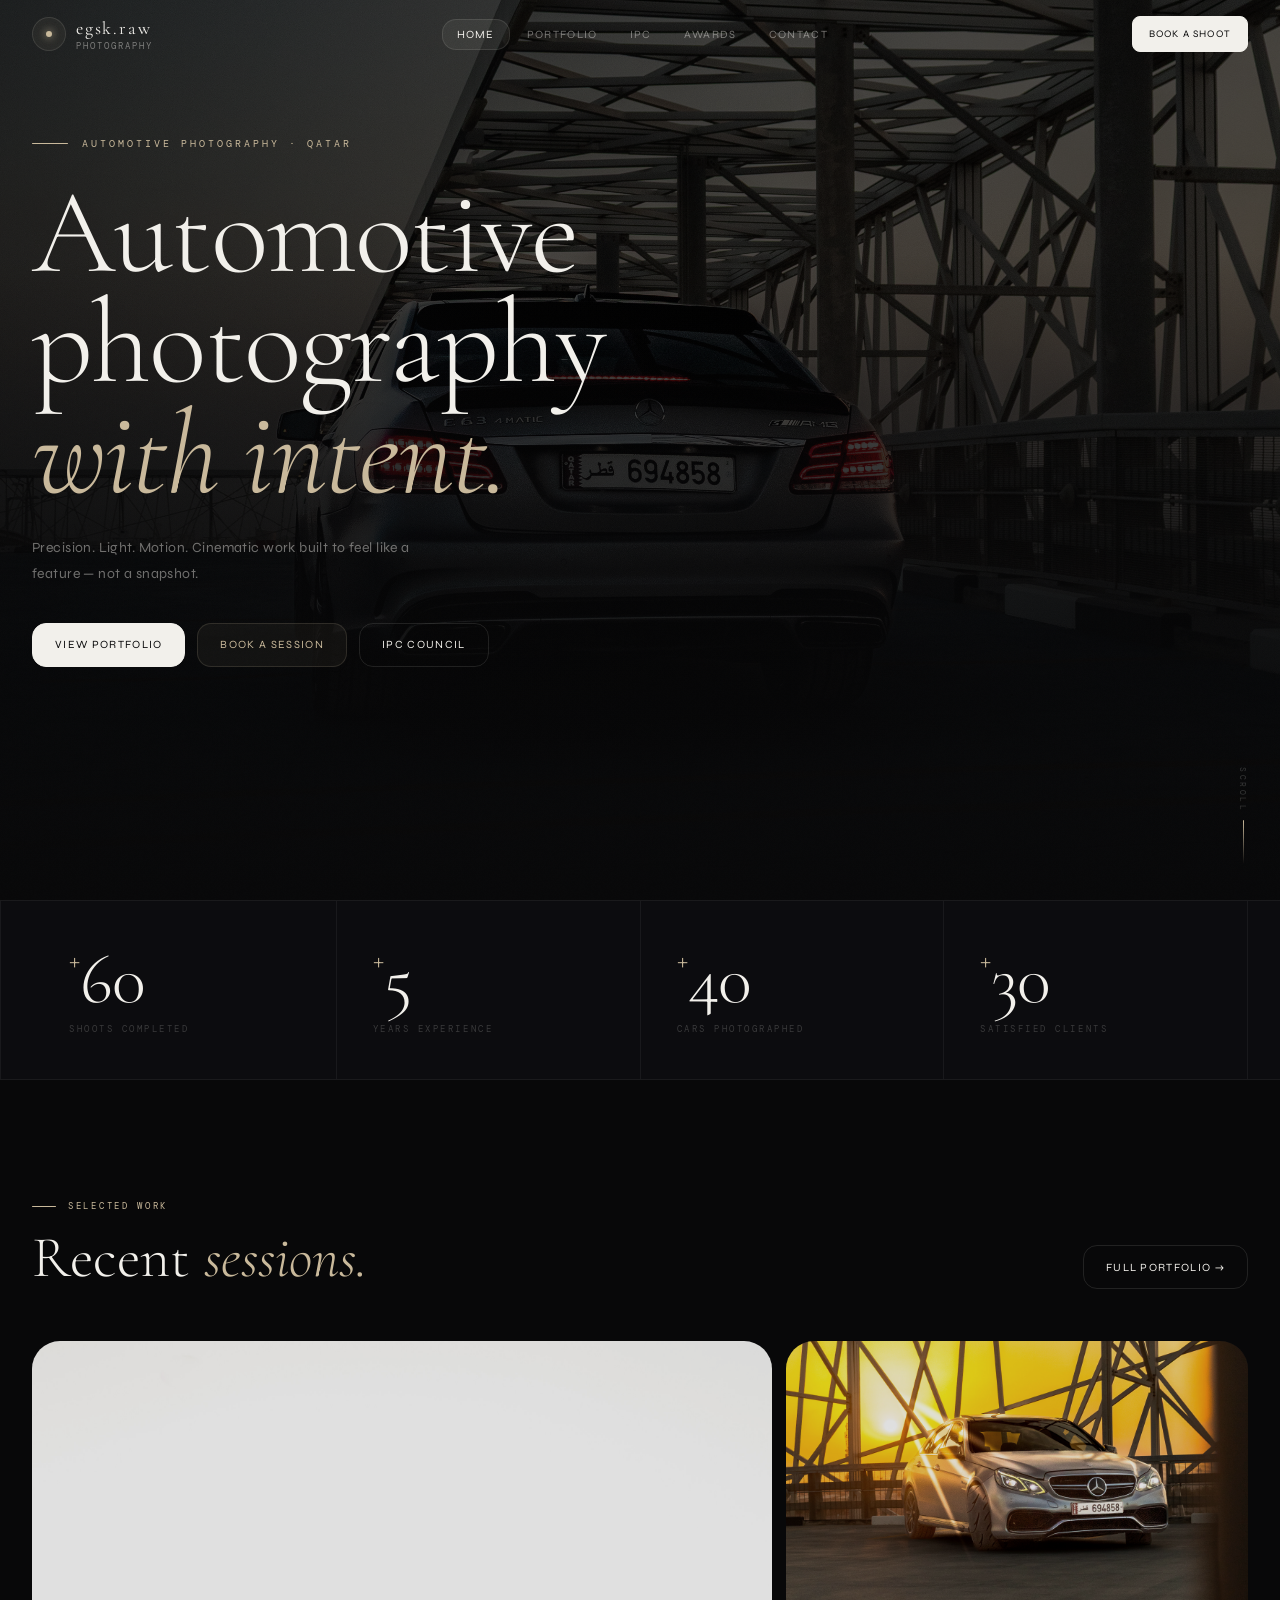
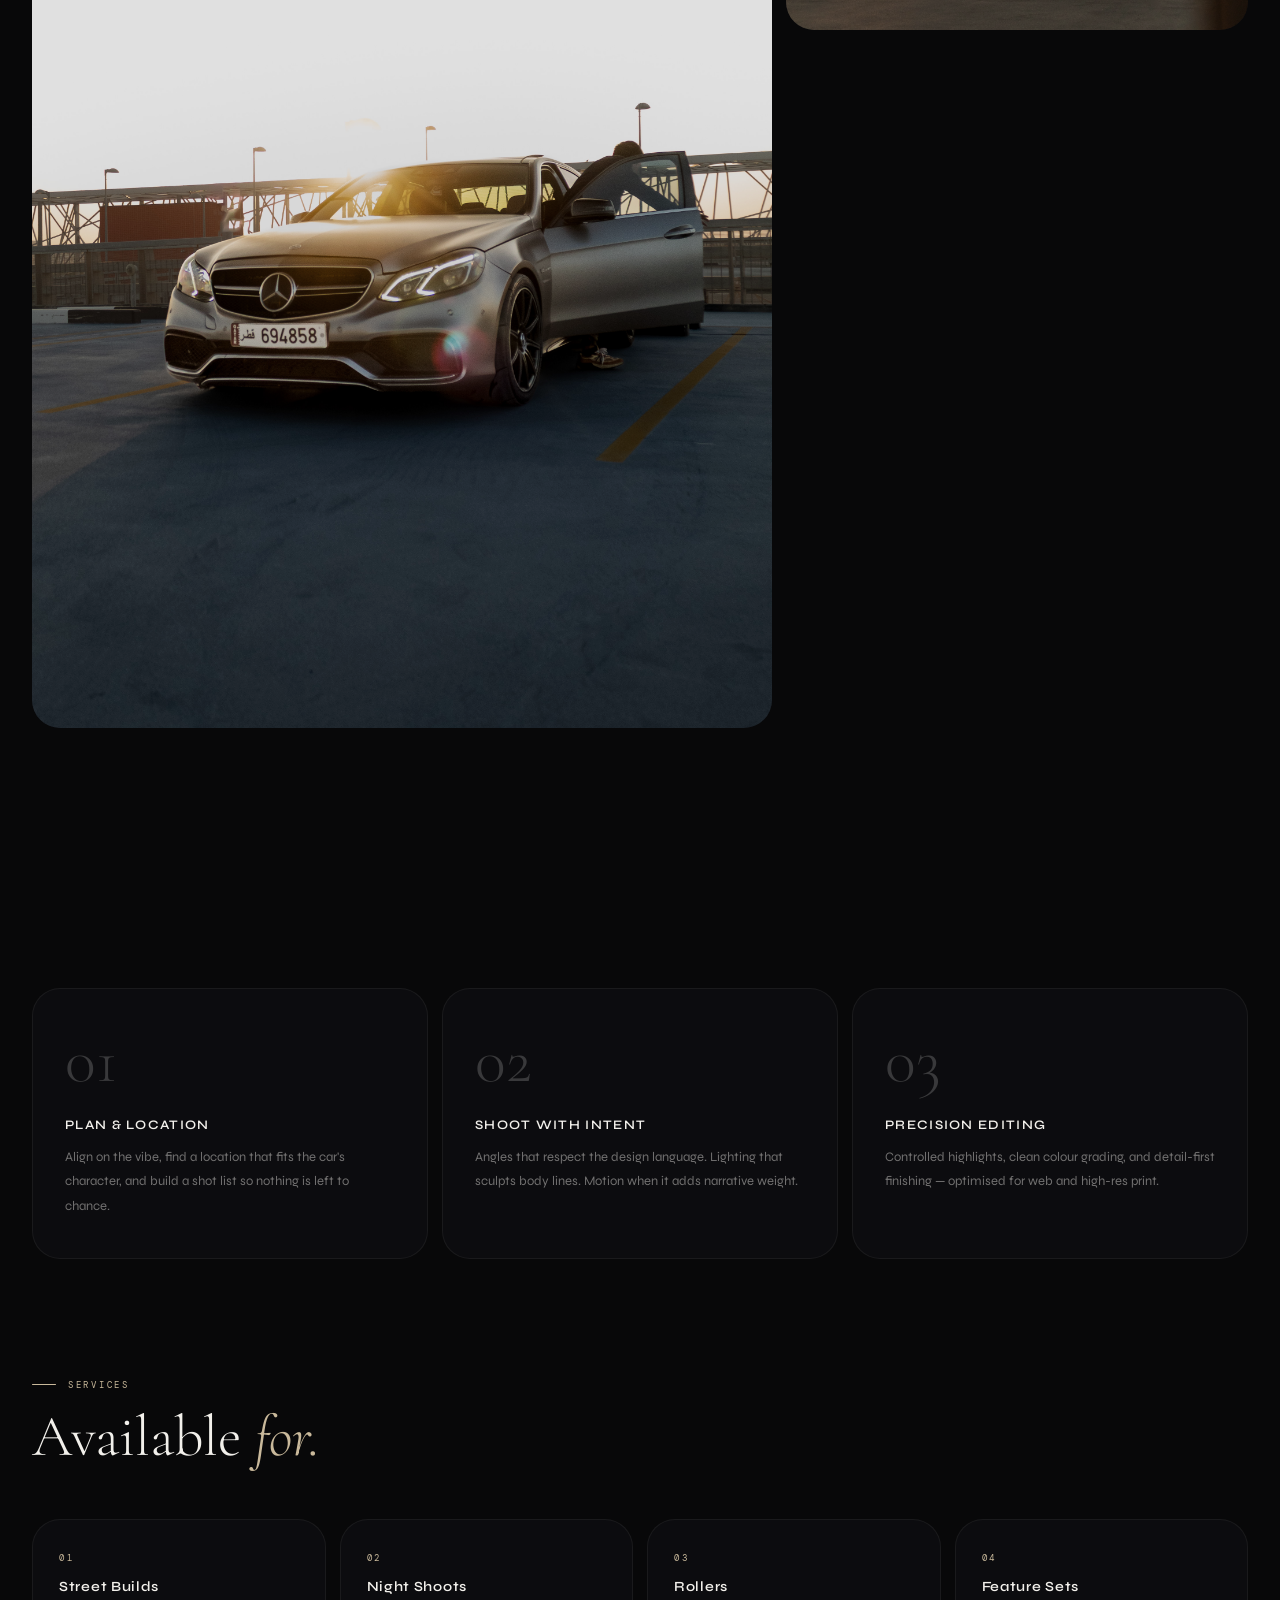
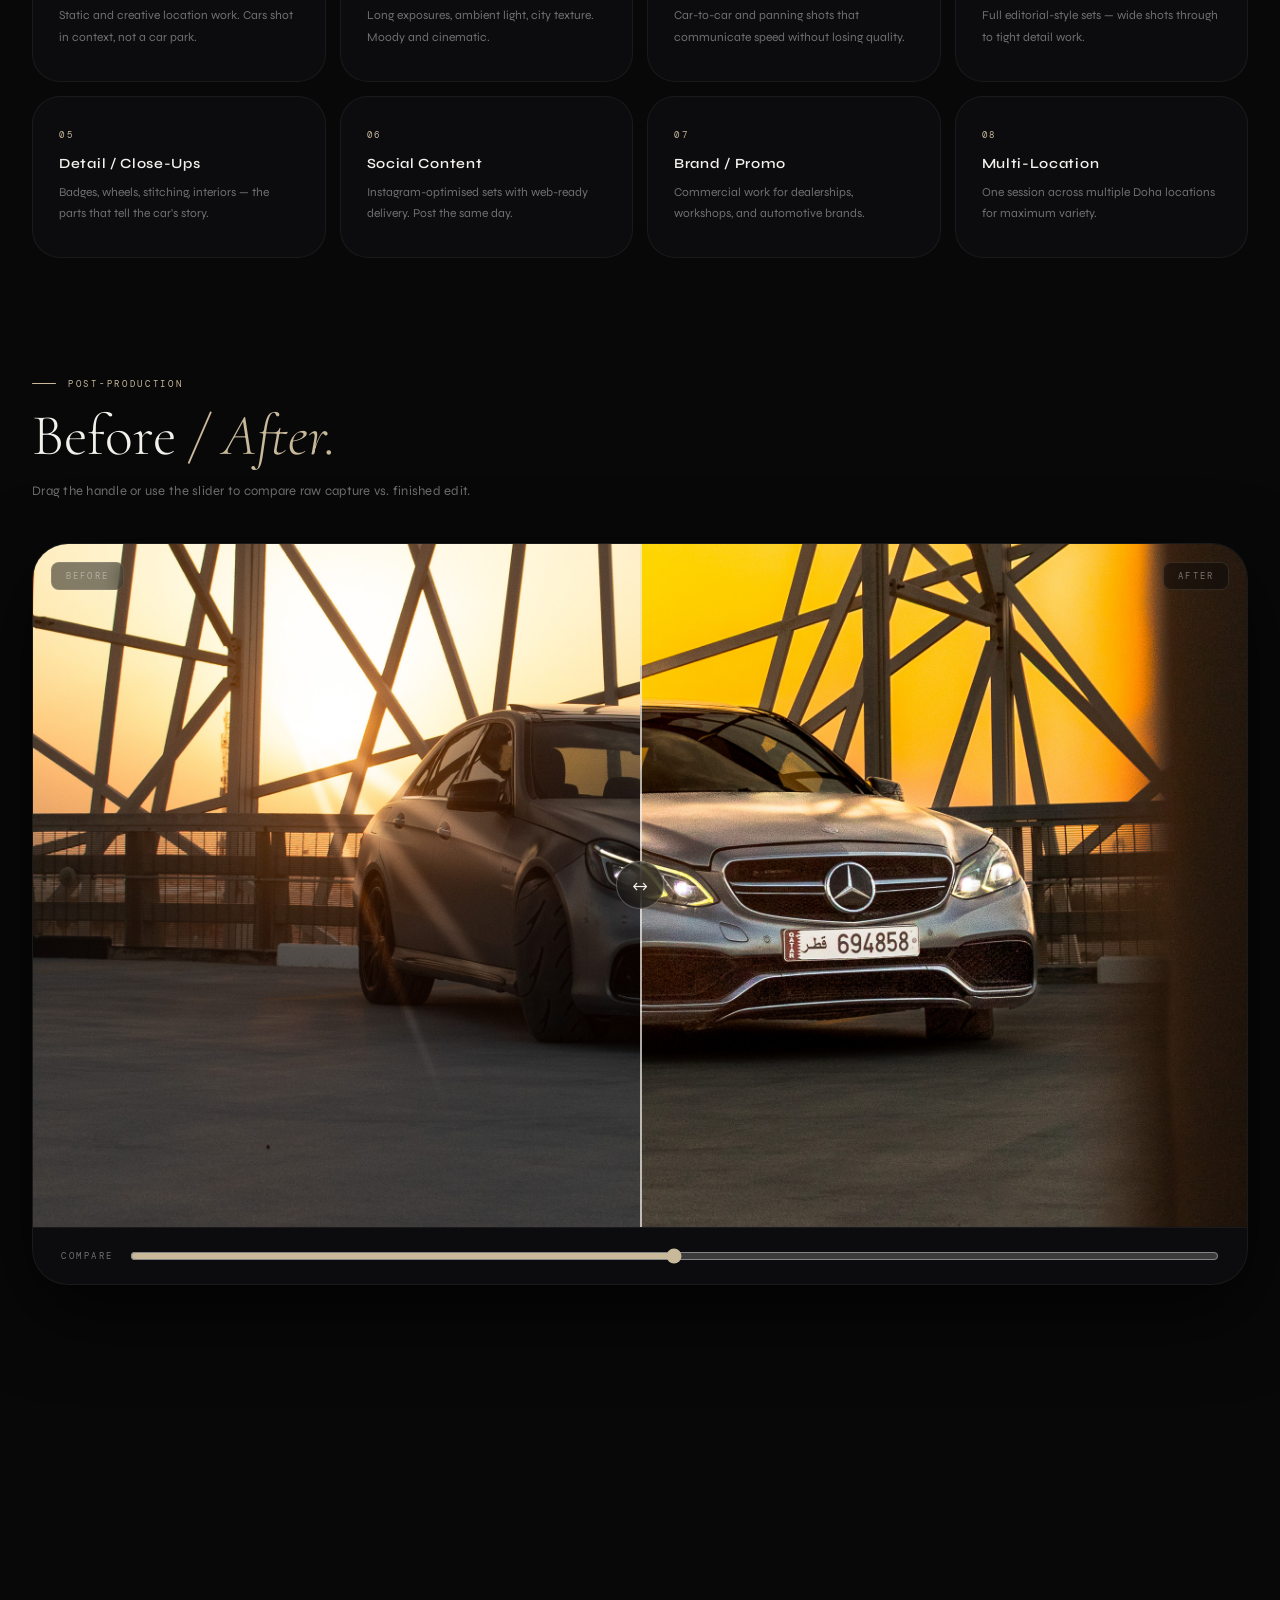
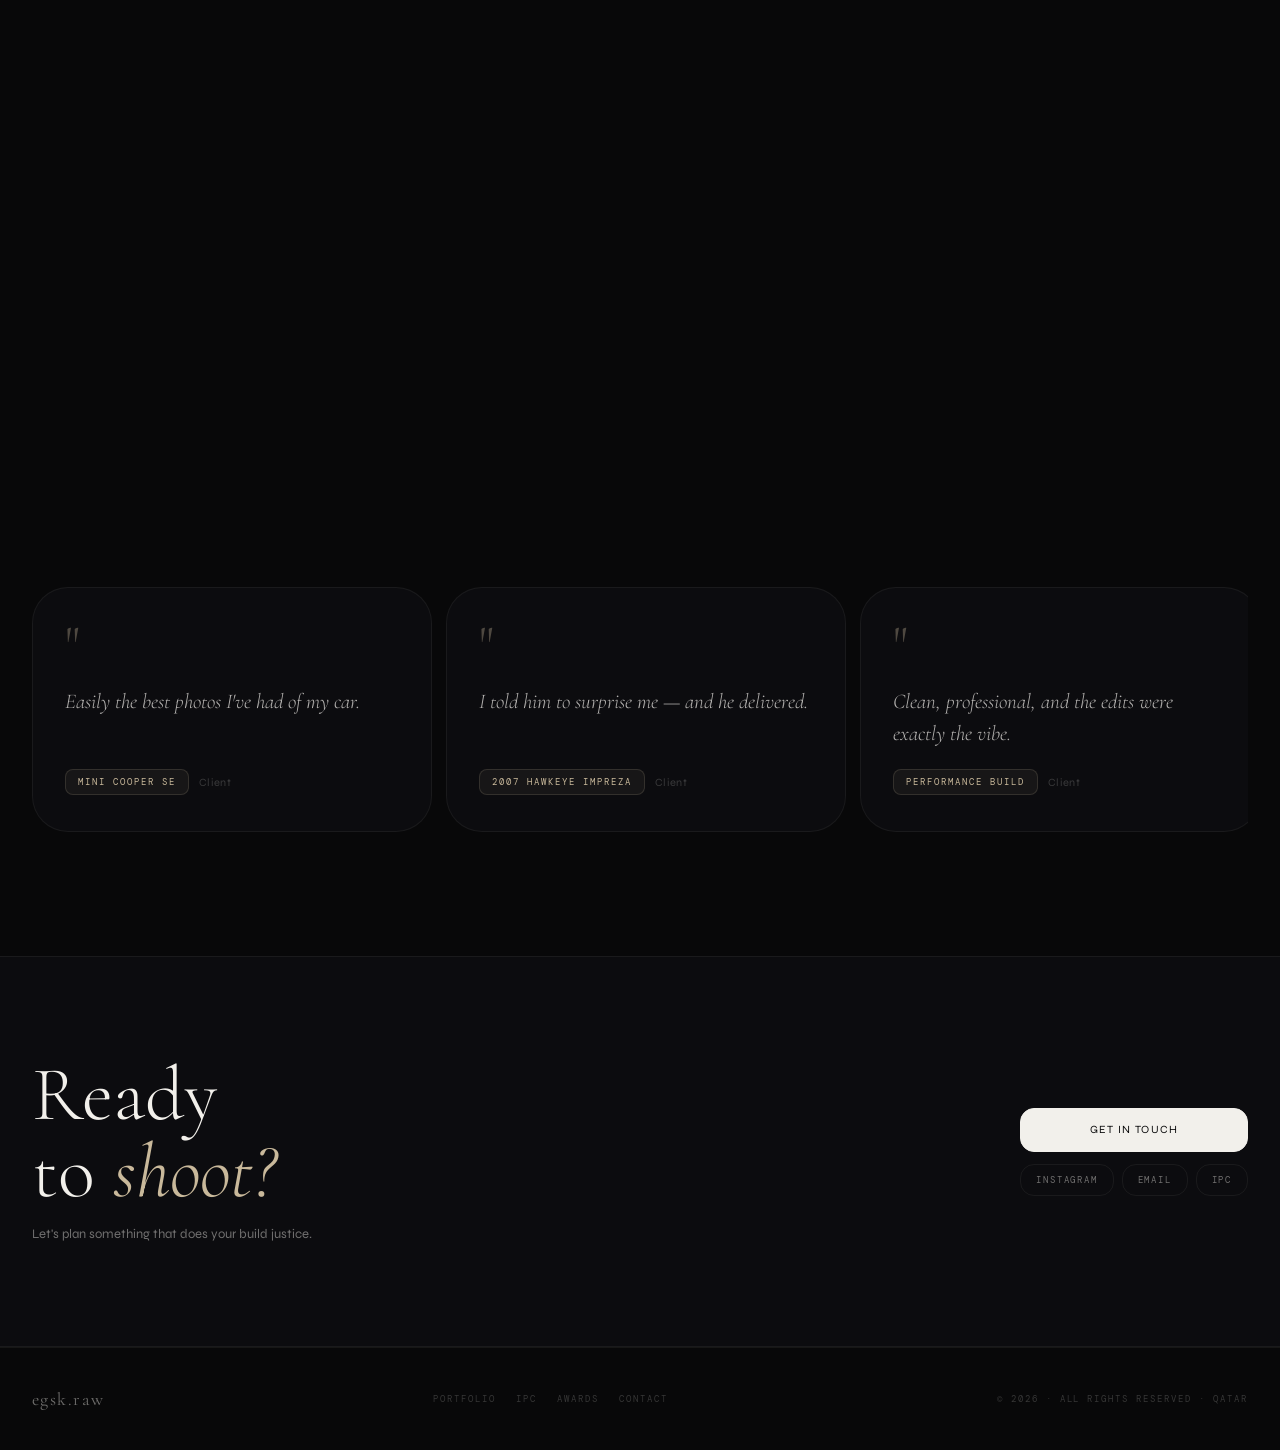
==== commit a362ed53: "Add files via upload" ====
--- a/index.html
+++ b/index.html
@@ -1,1611 +1,247 @@
-<!DOCTYPE html>
-<html lang="en">
-<head>
-<meta charset="UTF-8" />
-<title>egsk.raw — Automotive Photographer</title>
-<meta name="viewport" content="width=device-width, initial-scale=1.0, viewport-fit=cover" />
-<meta name="description" content="egsk.raw — Automotive photographer focused on cinematic, detail-driven visuals." />
-<meta name="theme-color" content="#0b0b0e" />
-
-<!-- Open Graph / Social Preview -->
-<meta property="og:title" content="egsk.raw — Automotive Photographer" />
-<meta property="og:description" content="Precision. Light. Motion. Cinematic automotive photography in Qatar." />
-<meta property="og:type" content="website" />
-<meta property="og:image" content="images/hero.jpg" />
-<meta name="twitter:card" content="summary_large_image" />
-
-<link rel="icon" href="favicon.png" />
-<link href="https://fonts.googleapis.com/css2?family=Inter:wght@300;400;500;600&family=Playfair+Display:wght@500;600&display=swap" rel="stylesheet">
-
-<style>
-:root{
-  --bg:#0b0b0e;
-  --panel:#111115;
-  --panel2:#0f0f14;
-  --text:#f5f5f7;
-  --muted:#9a9aa1;
-  --border:rgba(255,255,255,.08);
-  --border2:rgba(255,255,255,.12);
-  --shadow: 0 18px 60px rgba(0,0,0,.45);
-  --glow: 0 0 24px rgba(255,255,255,.18);
-
-  /* iOS safe areas */
-  --safeTop: env(safe-area-inset-top, 0px);
-  --safeBottom: env(safe-area-inset-bottom, 0px);
-}
-
-*{box-sizing:border-box}
-html{scroll-behavior:smooth}
-body{
-  margin:0;
-  background:var(--bg);
-  color:var(--text);
-  font-family:Inter,system-ui,sans-serif;
-  overflow-x:hidden;
-}
-
-/* Tap/hover polish on mobile */
-a, button{ -webkit-tap-highlight-color: transparent; }
-button{ font-family:inherit; }
-
-/* ---------- SUBTLE GRAIN OVERLAY ---------- */
-body::before{
-  content:'';
-  position:fixed;
-  inset:0;
-  pointer-events:none;
-  z-index:3;
-  opacity:.06;
-  mix-blend-mode:overlay;
-  background-image:url("data:image/svg+xml,%3Csvg xmlns='http://www.w3.org/2000/svg' width='180' height='180'%3E%3Cfilter id='n'%3E%3CfeTurbulence type='fractalNoise' baseFrequency='.8' numOctaves='3' stitchTiles='stitch'/%3E%3C/filter%3E%3Crect width='180' height='180' filter='url(%23n)' opacity='.55'/%3E%3C/svg%3E");
-}
-
-/* ---------- SCROLL PROGRESS ---------- */
-#scroll-progress{
-  position:fixed;
-  top:0; left:0;
-  height:2px;
-  width:0%;
-  background:rgba(255,255,255,.85);
-  z-index:300;
-  box-shadow:0 0 18px rgba(255,255,255,.12);
-  transition:width .08s linear;
-}
-
-/* ---------- NAV ---------- */
-nav{
-  position:fixed;
-  top:0;
-  width:100%;
-  z-index:200;
-  backdrop-filter:blur(12px);
-  background:rgba(11,11,14,.7);
-  border-bottom:1px solid var(--border);
-}
-.nav-inner{
-  width:100%;
-  padding:calc(12px + var(--safeTop)) 16px 12px;
-  display:flex;
-  justify-content:space-between;
-  align-items:center;
-  gap:10px;
-}
-.brand{
-  display:flex;
-  align-items:center;
-  gap:10px;
-  font-weight:600;
-  letter-spacing:.2px;
-  white-space:nowrap;
-}
-.brand-dot{
-  width:8px;height:8px;border-radius:999px;
-  background:rgba(255,255,255,.75);
-  box-shadow:var(--glow);
-}
-.nav-links{
-  display:flex;
-  gap:10px;
-  overflow-x:auto;
-  -webkit-overflow-scrolling:touch;
-  padding-bottom:2px;
-  scrollbar-width:none;
-}
-.nav-links::-webkit-scrollbar{ display:none; }
-
-nav a{
-  color:var(--text);
-  text-decoration:none;
-  font-size:13px;
-  opacity:.85;
-  position:relative;
-  padding:8px 10px;
-  border-radius:999px;
-  border:1px solid transparent;
-  white-space:nowrap;
-}
-nav a:hover{opacity:1}
-nav a:focus{ outline:none; border-color:rgba(255,255,255,.16); }
-nav a.active{
-  background:rgba(255,255,255,.06);
-  border-color:rgba(255,255,255,.12);
-}
-
-/* ---------- HERO ---------- */
-header{
-  min-height:100svh;
-  display:flex;
-  align-items:center;
-  justify-content:center;
-  text-align:center;
-  padding:calc(110px + var(--safeTop)) 16px calc(80px + var(--safeBottom));
-  position:relative;
-  z-index:5;
-  overflow:hidden;
-}
-header::before{
-  content:'';
-  position:absolute;
-  inset:-40px;
-  background:
-    radial-gradient(1200px 700px at 50% 20%, rgba(255,255,255,.08), transparent 60%),
-    linear-gradient(180deg, rgba(11,11,14,.55), rgba(11,11,14,.88)),
-    url("images/hero.jpg");
-  background-size:cover;
-  background-position:center;
-  filter:blur(8px);
-  transform:scale(1.08);
-  opacity:.88;
-}
-header::after{
-  content:'';
-  position:absolute;
-  inset:0;
-  background:linear-gradient(180deg, rgba(11,11,14,.20), rgba(11,11,14,.94));
-}
-.hero{
-  max-width:980px;
-  position:relative;
-  z-index:2;
-}
-.kicker{
-  display:inline-flex;
-  align-items:center;
-  gap:10px;
-  padding:10px 14px;
-  border:1px solid var(--border);
-  border-radius:999px;
-  background:rgba(255,255,255,.02);
-  color:rgba(255,255,255,.86);
-  font-size:13px;
-  letter-spacing:.2px;
-}
-.kicker span{ color:rgba(255,255,255,.58); }
-header h1{
-  font-family:Playfair Display,serif;
-  font-size:clamp(36px, 7vw, 78px);
-  margin:18px 0 14px;
-  letter-spacing:.2px;
-}
-header p{
-  max-width:740px;
-  margin:0 auto 22px;
-  font-size:16px;
-  color:rgba(245,245,247,.82);
-  line-height:1.65;
-}
-.hero-actions{
-  display:flex;
-  justify-content:center;
-  gap:10px;
-  flex-wrap:wrap;
-}
-.btn{
-  display:inline-flex;
-  align-items:center;
-  justify-content:center;
-  gap:10px;
-  padding:12px 16px;
-  border-radius:999px;
-  border:1px solid var(--border2);
-  color:var(--text);
-  text-decoration:none;
-  background:rgba(255,255,255,.02);
-  transition:.25s ease;
-  min-height:44px; /* good tap target */
-}
-.btn:hover{
-  transform:translateY(-1px);
-  background:rgba(255,255,255,.08);
-}
-.btn.primary{
-  background:#fff;
-  color:#000;
-  border-color:#fff;
-}
-.btn.primary:hover{ filter:brightness(.98); }
-
-.hero-shimmer{
-  margin:28px auto 0;
-  width:min(640px, 86vw);
-  height:1px;
-  background:linear-gradient(90deg, transparent, rgba(255,255,255,.22), transparent);
-  opacity:.75;
-}
-
-/* ---------- SECTIONS ---------- */
-section{
-  max-width:1200px;
-  margin:auto;
-  padding:90px 16px;
-  position:relative;
-  z-index:5;
-}
-h2{
-  font-family:Playfair Display,serif;
-  font-size:clamp(26px, 6vw, 36px);
-  margin:0 0 12px;
-}
-.sub{
-  color:var(--muted);
-  max-width:820px;
-  margin:0 0 28px;
-  line-height:1.65;
-  font-size:14px;
-}
-
-/* ---------- SCROLL-IN ANIMATIONS ---------- */
-.reveal{
-  opacity:0;
-  transform:translateY(14px);
-  transition:opacity .7s ease, transform .7s ease;
-}
-.reveal.in-view{
-  opacity:1;
-  transform:translateY(0);
-}
-.reveal.delay-1{ transition-delay:.08s; }
-.reveal.delay-2{ transition-delay:.16s; }
-.reveal.delay-3{ transition-delay:.24s; }
-
-/* ---------- HIGHLIGHTS / CAROUSEL ---------- */
-.carousel-wrap{
-  border:1px solid var(--border);
-  border-radius:22px;
-  padding:14px;
-  background:linear-gradient(180deg, rgba(255,255,255,.03), rgba(255,255,255,.015));
-  box-shadow:var(--shadow);
-}
-.carousel-top{
-  display:flex;
-  justify-content:space-between;
-  align-items:center;
-  gap:10px;
-  margin-bottom:10px;
-  flex-wrap:wrap;
-}
-
-/* MOBILE-FRIENDLY FILTER BAR */
-.filters{
-  display:flex;
-  gap:8px;
-  flex-wrap:nowrap;
-  overflow-x:auto;
-  -webkit-overflow-scrolling:touch;
-  align-items:center;
-  padding:8px;
-  border-radius:999px;
-  border:1px solid rgba(255,255,255,.08);
-  background:rgba(255,255,255,.02);
-  backdrop-filter: blur(10px);
-  scrollbar-width:none;
-}
-.filters::-webkit-scrollbar{ display:none; }
-
-.fbtn{
-  height:34px;
-  display:inline-flex;
-  align-items:center;
-  justify-content:center;
-  padding:0 14px;
-  border-radius:999px;
-  border:1px solid rgba(255,255,255,.10);
-  background:rgba(255,255,255,.02);
-  color:rgba(255,255,255,.78);
-  font-size:13px;
-  cursor:pointer;
-  transition:transform .18s ease, background .18s ease, color .18s ease, border-color .18s ease;
-  white-space:nowrap;
-  min-height:34px;
-}
-.fbtn:hover{
-  transform:translateY(-1px);
-  background:rgba(255,255,255,.06);
-  color:rgba(255,255,255,.92);
-}
-.fbtn.active{
-  background:#fff;
-  color:#000;
-  border-color:#fff;
-}
-.fbtn:disabled{
-  opacity:.35;
-  cursor:not-allowed;
-  transform:none;
-}
-
-.carousel-meta{
-  color:rgba(255,255,255,.55);
-  font-size:13px;
-}
-
-.carousel{
-  display:flex;
-  gap:14px;
-  overflow-x:auto;
-  scroll-snap-type:x mandatory;
-  -webkit-overflow-scrolling:touch;
-  padding:6px 2px 8px;
-}
-.carousel::-webkit-scrollbar{height:10px}
-.carousel::-webkit-scrollbar-thumb{
-  background:rgba(255,255,255,.12);
-  border-radius:999px;
-}
-.frame{
-  position:relative;
-  scroll-snap-align:center;
-  flex:0 0 auto;
-}
-.frame::after{
-  content:'';
-  position:absolute;
-  inset:0;
-  border-radius:18px;
-  pointer-events:none;
-  box-shadow: inset 0 0 0 1px rgba(255,255,255,.06);
-}
-
-/* Mobile: make items a bit narrower/shorter */
-.carousel img{
-  height: clamp(320px, 52vh, 420px);
-  width:auto;
-  max-width: 82vw;
-  border-radius:18px;
-  cursor:pointer;
-  display:block;
-  background:var(--panel2);
-  transition:transform .25s ease, filter .25s ease;
-}
-.carousel img:hover{
-  transform:translateY(-2px) scale(1.01);
-  filter:brightness(1.02);
-}
-.badge{
-  position:absolute;
-  left:12px;
-  top:12px;
-  font-size:12px;
-  padding:6px 10px;
-  border-radius:999px;
-  background:rgba(0,0,0,.45);
-  border:1px solid rgba(255,255,255,.12);
-  color:rgba(255,255,255,.86);
-  backdrop-filter:blur(6px);
-}
-
-/* ---------- AVAILABLE FOR (PILLS) ---------- */
-.pills{
-  display:flex;
-  flex-wrap:wrap;
-  gap:10px;
-}
-.pill{
-  padding:10px 14px;
-  border-radius:999px;
-  border:1px solid var(--border);
-  background:rgba(255,255,255,.02);
-  color:rgba(255,255,255,.82);
-  font-size:13px;
-  transition:.2s ease;
-}
-.pill:hover{
-  transform:translateY(-1px);
-  background:rgba(255,255,255,.06);
-}
-
-/* ---------- DELIVERABLES + BOOK GRID ---------- */
-.grid-2{
-  display:grid;
-  grid-template-columns:1.2fr .8fr;
-  gap:18px;
-  align-items:start;
-}
-.deliver{
-  border:1px solid var(--border);
-  border-radius:22px;
-  padding:20px;
-  background:linear-gradient(180deg, rgba(255,255,255,.03), rgba(255,255,255,.015));
-  box-shadow:var(--shadow);
-}
-.list{
-  margin:0;
-  padding:0;
-  list-style:none;
-  display:grid;
-  gap:12px;
-}
-.li{
-  display:flex;
-  gap:12px;
-  align-items:flex-start;
-  padding:12px 12px;
-  border-radius:14px;
-  border:1px solid rgba(255,255,255,.08);
-  background:rgba(255,255,255,.02);
-}
-.tick{
-  width:22px;height:22px;border-radius:999px;
-  border:1px solid rgba(255,255,255,.18);
-  display:flex;align-items:center;justify-content:center;
-  color:#fff;
-  background:rgba(255,255,255,.04);
-  flex:0 0 auto;
-  margin-top:2px;
-}
-.li b{ font-weight:600; color:rgba(255,255,255,.92); }
-.li span{ color:rgba(255,255,255,.60); font-size:13px; line-height:1.5; }
-
-/* ---------- FORM ---------- */
-.form{
-  border:1px solid var(--border);
-  border-radius:22px;
-  padding:20px;
-  background:rgba(255,255,255,.02);
-}
-.field{
-  display:flex;
-  flex-direction:column;
-  gap:8px;
-  margin-bottom:12px;
-}
-label{
-  font-size:13px;
-  color:rgba(255,255,255,.70);
-}
-input, select, textarea{
-  background:rgba(255,255,255,.02);
-  border:1px solid rgba(255,255,255,.12);
-  color:var(--text);
-  border-radius:14px;
-  padding:12px 12px;
-  outline:none;
-  font-family:inherit;
-  font-size:16px; /* prevents iOS zoom */
-}
-textarea{ min-height:110px; resize:vertical; }
-input:focus, select:focus, textarea:focus{
-  border-color:rgba(255,255,255,.28);
-}
-.form-actions{
-  display:flex;
-  gap:10px;
-  flex-wrap:wrap;
-  margin-top:12px;
-}
-.small-note{
-  margin-top:10px;
-  color:rgba(255,255,255,.52);
-  font-size:12px;
-  line-height:1.5;
-}
-
-/* ---------- PROCESS ---------- */
-.grid-3{
-  display:grid;
-  grid-template-columns:repeat(3, 1fr);
-  gap:18px;
-}
-.card{
-  background:rgba(255,255,255,.03);
-  border:1px solid var(--border);
-  border-radius:18px;
-  padding:20px;
-}
-.card .num{
-  display:inline-flex;
-  align-items:center;
-  justify-content:center;
-  width:34px;height:34px;
-  border-radius:999px;
-  border:1px solid var(--border2);
-  color:rgba(255,255,255,.9);
-  margin-bottom:12px;
-  background:rgba(255,255,255,.02);
-}
-.card h3{
-  margin:0 0 10px;
-  font-size:16px;
-  font-weight:600;
-}
-.card p{
-  margin:0;
-  color:var(--muted);
-  line-height:1.65;
-  font-size:14px;
-}
-
-/* ---------- BEFORE/AFTER ---------- */
-.ba{
-  border:1px solid var(--border);
-  border-radius:22px;
-  padding:14px;
-  background:linear-gradient(180deg, rgba(255,255,255,.03), rgba(255,255,255,.015));
-  box-shadow:var(--shadow);
-}
-.ba-stage{
-  position:relative;
-  border-radius:18px;
-  overflow:hidden;
-  background:var(--panel2);
-  aspect-ratio: 16 / 9;
-  cursor:ew-resize;
-  touch-action:none;
-}
-.ba-stage img{
-  position:absolute;
-  inset:0;
-  width:100%;
-  height:100%;
-  object-fit:cover;
-  user-select:none;
-  pointer-events:none;
-}
-.ba-after{
-  clip-path:inset(0 0 0 50%);
-}
-.ba-handle{
-  position:absolute;
-  top:0; bottom:0;
-  left:50%;
-  width:2px;
-  background:rgba(255,255,255,.72);
-  box-shadow:0 0 18px rgba(255,255,255,.14);
-}
-.ba-knob{
-  position:absolute;
-  top:50%;
-  left:50%;
-  transform:translate(-50%,-50%);
-  width:44px;height:44px;
-  border-radius:999px;
-  background:rgba(0,0,0,.35);
-  border:1px solid rgba(255,255,255,.18);
-  backdrop-filter:blur(8px);
-  display:flex;
-  align-items:center;
-  justify-content:center;
-  color:#fff;
-  font-size:18px;
-  cursor:ew-resize;
-}
-.ba-labels{
-  position:absolute;
-  top:12px;
-  left:12px;
-  right:12px;
-  display:flex;
-  justify-content:space-between;
-  pointer-events:none;
-}
-.ba-pill{
-  font-size:12px;
-  color:rgba(255,255,255,.86);
-  padding:6px 10px;
-  border-radius:999px;
-  border:1px solid rgba(255,255,255,.14);
-  background:rgba(0,0,0,.25);
-  backdrop-filter:blur(8px);
-}
-.ba-range{
-  margin-top:14px;
-  width:100%;
-}
-input[type="range"]{
-  width:100%;
-  accent-color:#ffffff;
-}
-
-/* ---------- TESTIMONIALS ---------- */
-.testimonials{
-  display:flex;
-  gap:14px;
-  overflow-x:auto;
-  scroll-snap-type:x mandatory;
-  -webkit-overflow-scrolling:touch;
-  padding-bottom:10px;
-}
-.testimonials::-webkit-scrollbar{height:10px}
-.testimonials::-webkit-scrollbar-thumb{
-  background:rgba(255,255,255,.12);
-  border-radius:999px;
-}
-.quote{
-  min-width: min(360px, 86vw);
-  padding:22px;
-  border-radius:18px;
-  background:linear-gradient(180deg, rgba(255,255,255,.04), rgba(255,255,255,.02));
-  border:1px solid var(--border);
-  scroll-snap-align:start;
-  box-shadow:var(--shadow);
-}
-.quote .big{
-  font-size:15px;
-  line-height:1.6;
-  margin:0 0 14px;
-  color:rgba(255,255,255,.90);
-  font-weight:500;
-}
-.quote .meta{
-  display:flex;
-  gap:10px;
-  align-items:center;
-  color:rgba(255,255,255,.62);
-  font-size:13px;
-  flex-wrap:wrap;
-}
-.meta-pill{
-  padding:6px 10px;
-  border-radius:999px;
-  border:1px solid var(--border);
-  background:rgba(255,255,255,.02);
-}
-
-/* ---------- PRICING ---------- */
-.pricing{
-  border:1px solid var(--border);
-  border-radius:22px;
-  padding:22px;
-  background:linear-gradient(180deg, rgba(255,255,255,.03), rgba(255,255,255,.015));
-  box-shadow:var(--shadow);
-}
-.pricing h3{
-  margin:0 0 10px;
-  font-size:18px;
-  font-weight:600;
-}
-.pricing p{
-  margin:0;
-  color:var(--muted);
-  line-height:1.7;
-  font-size:14px;
-}
-
-/* ---------- FAQ ---------- */
-.faq{
-  border:1px solid var(--border);
-  border-radius:22px;
-  overflow:hidden;
-  background:rgba(255,255,255,.02);
-  box-shadow:var(--shadow);
-}
-details{
-  padding:16px 18px;
-  border-top:1px solid rgba(255,255,255,.06);
-}
-details:first-child{ border-top:none; }
-summary{
-  cursor:pointer;
-  list-style:none;
-  font-weight:600;
-  color:rgba(255,255,255,.90);
-}
-summary::-webkit-details-marker{ display:none; }
-details p{
-  margin:12px 0 0;
-  color:rgba(255,255,255,.62);
-  line-height:1.7;
-  font-size:14px;
-}
-
-/* ---------- CTA / CONTACT ---------- */
-.cta{
-  text-align:center;
-  padding:58px 16px;
-  border-radius:26px;
-  border:1px solid var(--border);
-  background:linear-gradient(180deg,#111115,#0b0b0e);
-  box-shadow:var(--shadow);
-}
-.cta a{
-  display:inline-flex;
-  align-items:center;
-  justify-content:center;
-  margin-top:18px;
-  padding:14px 30px;
-  border-radius:999px;
-  border:1px solid var(--border2);
-  color:var(--text);
-  text-decoration:none;
-  transition:.25s ease;
-  min-height:44px;
-}
-.cta a:hover{
-  background:#fff;
-  color:#000;
-  border-color:#fff;
-  transform:translateY(-1px);
-}
-.social-row{
-  margin-top:14px;
-  display:flex;
-  justify-content:center;
-  gap:10px;
-  flex-wrap:wrap;
-}
-.social{
-  font-size:13px;
-  color:rgba(255,255,255,.75);
-  text-decoration:none;
-  border:1px solid var(--border);
-  background:rgba(255,255,255,.02);
-  padding:8px 12px;
-  border-radius:999px;
-  transition:.25s ease;
-  min-height:40px;
-  display:inline-flex;
-  align-items:center;
-}
-.social:hover{
-  background:rgba(255,255,255,.08);
-  color:#fff;
-  transform:translateY(-1px);
-}
-
-/* ---------- FOOTER ---------- */
-footer{
-  padding:44px 16px calc(44px + var(--safeBottom));
-  text-align:center;
-  font-size:13px;
-  color:var(--muted);
-  border-top:1px solid var(--border);
-  position:relative;
-  z-index:5;
-}
-
-/* ---------- LIGHTBOX ---------- */
-.lightbox{
-  position:fixed;
-  inset:0;
-  background:rgba(0,0,0,.94);
-  display:none;
-  align-items:center;
-  justify-content:center;
-  z-index:999;
-  padding: max(14px, var(--safeTop)) 12px max(14px, var(--safeBottom));
-}
-.lightbox-inner{
-  position:relative;
-  width:min(1200px, 96vw);
-  height:min(86vh, 860px);
-  display:flex;
-  align-items:center;
-  justify-content:center;
-}
-.lightbox img{
-  max-width:100%;
-  max-height:100%;
-  border-radius:16px;
-  box-shadow:0 30px 120px rgba(0,0,0,.6);
-}
-.lb-ui{
-  position:absolute;
-  inset:0;
-  pointer-events:none;
-}
-.lb-top{
-  position:absolute;
-  top:12px; left:12px; right:12px;
-  display:flex;
-  justify-content:space-between;
-  align-items:center;
-  gap:10px;
-}
-.lb-pill{
-  pointer-events:auto;
-  display:inline-flex;
-  align-items:center;
-  gap:10px;
-  padding:8px 12px;
-  border-radius:999px;
-  border:1px solid rgba(255,255,255,.14);
-  background:rgba(0,0,0,.35);
-  backdrop-filter:blur(8px);
-  color:rgba(255,255,255,.86);
-  font-size:13px;
-}
-.lb-close{
-  pointer-events:auto;
-  cursor:pointer;
-  width:42px;height:42px;
-  border-radius:999px;
-  display:inline-flex;
-  align-items:center;
-  justify-content:center;
-  border:1px solid rgba(255,255,255,.14);
-  background:rgba(0,0,0,.35);
-  backdrop-filter:blur(8px);
-  color:#fff;
-  transition:.2s ease;
-}
-.lb-close:hover{ transform:translateY(-1px); }
-
-.lb-arrow{
-  pointer-events:auto;
-  position:absolute;
-  top:50%;
-  transform:translateY(-50%);
-  width:52px;height:52px;
-  border-radius:999px;
-  display:flex;
-  align-items:center;
-  justify-content:center;
-  border:1px solid rgba(255,255,255,.14);
-  background:rgba(0,0,0,.35);
-  backdrop-filter:blur(8px);
-  color:#fff;
-  cursor:pointer;
-  user-select:none;
-  opacity:.9;
-  transition:.2s ease;
-}
-.lb-arrow:hover{ opacity:1; transform:translateY(-50%) scale(1.02); }
-.lb-prev{ left:10px; }
-.lb-next{ right:10px; }
-
-.lb-bottom{
-  position:absolute;
-  left:12px;
-  right:12px;
-  bottom:12px;
-  display:flex;
-  justify-content:space-between;
-  align-items:flex-end;
-  gap:12px;
-  flex-wrap:wrap;
-}
-.lb-meta{
-  pointer-events:none;
-  max-width:100%;
-  display:flex;
-  flex-direction:column;
-  gap:6px;
-}
-.lb-title{
-  font-size:14px;
-  color:rgba(255,255,255,.90);
-  letter-spacing:.2px;
-}
-.lb-sub{
-  font-size:12px;
-  color:rgba(255,255,255,.58);
-  line-height:1.4;
-}
-.lb-tags{
-  display:flex;
-  gap:8px;
-  flex-wrap:wrap;
-}
-.lb-tag{
-  font-size:12px;
-  color:rgba(255,255,255,.72);
-  padding:6px 10px;
-  border-radius:999px;
-  border:1px solid rgba(255,255,255,.12);
-  background:rgba(0,0,0,.25);
-}
-.lb-hint{
-  pointer-events:none;
-  color:rgba(255,255,255,.55);
-  font-size:12px;
-  padding:8px 12px;
-  border-radius:999px;
-  border:1px solid rgba(255,255,255,.12);
-  background:rgba(0,0,0,.25);
-}
-
-/* ---------- MOBILE + TABLET BREAKPOINTS ---------- */
-@media (max-width: 980px){
-  .grid-3{ grid-template-columns:1fr; }
-  .grid-2{ grid-template-columns:1fr; }
-  .nav-inner{ padding:calc(12px + var(--safeTop)) 12px 12px; }
-  section{ padding:80px 14px; }
-}
-
-@media (max-width: 520px){
-  header{ padding:calc(105px + var(--safeTop)) 14px calc(70px + var(--safeBottom)); }
-  .kicker{ font-size:12px; padding:9px 12px; }
-  .hero-actions .btn{ width:100%; max-width:420px; }
-  .carousel-wrap{ padding:12px; }
-  .badge{ left:10px; top:10px; }
-  .lb-arrow{ width:46px; height:46px; }
-  .lb-prev{ left:6px; }
-  .lb-next{ right:6px; }
-}
-</style>
-</head>
-
-<body>
-
-<div id="scroll-progress"></div>
-
-<nav>
-  <div class="nav-inner">
-    <div class="brand">
-      <span class="brand-dot"></span>
-      <span>egsk.raw</span>
-    </div>
-    <div class="nav-links" id="navLinks">
-      <a href="#highlights">Highlights</a>
-      <a href="#available">Available</a>
-      <a href="#deliverables">Deliverables</a>
-      <a href="#edit">Before/After</a>
-      <a href="#book">Book</a>
-      <a href="#faq">FAQ</a>
-      <a href="#pricing">Pricing</a>
-      <a href="#contact">Contact</a>
-    </div>
-  </div>
-</nav>
-
-<header>
-  <div class="hero reveal in-view">
-    <div class="kicker">
-      Automotive Photography <span>• Qatar</span>
-    </div>
-
-    <h1>Automotive photography with intent.</h1>
-    <p>
-      Precision. Light. Motion. Cinematic automotive photography built to feel like a feature — not a snapshot.
-    </p>
-
-    <div class="hero-actions">
-      <a class="btn primary" href="#highlights">View Highlights</a>
-      <a class="btn" href="mailto:Inquiries@egskraw.studio">Inquiries@egskraw.studio</a>
-      <a class="btn" href="https://instagram.com/egsk.raw" target="_blank" rel="noopener">Instagram @egsk.raw</a>
-    </div>
-
-    <div class="hero-shimmer"></div>
-  </div>
-</header>
-
-<section id="highlights" class="reveal">
-  <h2>Highlights</h2>
-  <p class="sub">Tap an image to view full screen. Swipe or use arrows to navigate. Filter by type.</p>
-
-  <div class="carousel-wrap reveal delay-1">
-    <div class="carousel-top">
-      <div class="filters" id="filters">
-        <button class="fbtn active" data-filter="all">All</button>
-        <button class="fbtn" data-filter="street">Street / Day</button>
-        <button class="fbtn" data-filter="rollers">Rollers</button>
-        <button class="fbtn" data-filter="details">Details</button>
-      </div>
-      <div class="carousel-meta" id="visibleCount">Showing 6</div>
-    </div>
-
-    <div class="carousel" id="carousel">
-      <div class="frame" data-category="street">
-        <span class="badge">01</span>
-        <img src="images/a1.jpg" alt="Highlight 01" loading="lazy" decoding="async">
-      </div>
-
-      <div class="frame" data-category="street details">
-        <span class="badge">02</span>
-        <img src="images/a2.jpg" alt="Highlight 02" loading="lazy" decoding="async">
-      </div>
-
-      <div class="frame" data-category="street">
-        <span class="badge">03</span>
-        <img src="images/a3.jpg" alt="Highlight 03" loading="lazy" decoding="async">
-      </div>
-
-      <div class="frame" data-category="street details">
-        <span class="badge">04</span>
-        <img src="images/a4.jpg" alt="Highlight 04" loading="lazy" decoding="async">
-      </div>
-
-      <div class="frame" data-category="details">
-        <span class="badge">05</span>
-        <img src="images/5.jpg" alt="Highlight 05" loading="lazy" decoding="async">
-      </div>
-
-      <div class="frame" data-category="details">
-        <span class="badge">06</span>
-        <img src="images/6.jpg" alt="Highlight 06" loading="lazy" decoding="async">
-      </div>
-    </div>
-  </div>
-
-  <p class="sub reveal delay-2" style="margin-top:20px; max-width:820px;">
-    Trusted by local enthusiasts — shot across Doha. If you want a clean, cinematic look for your build, let’s plan a session.
-  </p>
-</section>
-
-<section id="available" class="reveal">
-  <h2>Available For</h2>
-  <p class="sub">Straight to the point — here’s what I shoot most.</p>
-  <div class="pills reveal delay-1">
-    <div class="pill">Street Builds</div>
-    <div class="pill">Night Shoots</div>
-    <div class="pill">Rollers</div>
-    <div class="pill">Feature Sets</div>
-    <div class="pill">Detail / Close-Ups</div>
-    <div class="pill">Social Media Content</div>
-    <div class="pill">Brand / Promo</div>
-  </div>
-</section>
-
-<section id="deliverables" class="reveal">
-  <h2>Deliverables</h2>
-  <p class="sub">Clear expectations. Clean delivery. This is what you’re getting.</p>
-
-  <div class="grid-2">
-    <div class="deliver reveal delay-1">
-      <ul class="list">
-        <li class="li">
-          <div class="tick">✓</div>
-          <div>
-            <b>High-res + web-ready</b><br>
-            <span>Delivered in both full quality and optimized sizes for Instagram.</span>
-          </div>
-        </li>
-
-        <li class="li">
-          <div class="tick">✓</div>
-          <div>
-            <b>Cinematic color grade</b><br>
-            <span>Consistent tone, controlled highlights, and clean texture.</span>
-          </div>
-        </li>
-
-        <li class="li">
-          <div class="tick">✓</div>
-          <div>
-            <b>Fast turnaround</b><br>
-            <span>Typical delivery is within 1–2 business weeks (project-dependent).</span>
-          </div>
-        </li>
-
-        <li class="li">
-          <div class="tick">✓</div>
-          <div>
-            <b>Optional add-ons</b><br>
-            <span>Rollers, extra locations, special edits — on request.</span>
-          </div>
-        </li>
-      </ul>
-    </div>
-
-    <div class="form reveal delay-2">
-      <h3 style="margin:0 0 12px;font-size:18px;font-weight:600;">Quick Contact</h3>
-      <p style="margin:0 0 14px;color:var(--muted);font-size:14px;line-height:1.6;">
-        Send your car + vibe and I’ll reply with a plan.
-      </p>
-      <a class="btn primary" href="#book">Book a Shoot</a>
-      <a class="btn" href="https://instagram.com/egsk.raw" target="_blank" rel="noopener">DM on Instagram</a>
-    </div>
-  </div>
-</section>
-
-<section id="process" class="reveal">
-  <h2>My Approach</h2>
-  <p class="sub">A simple process that keeps shoots smooth and results consistent.</p>
-
-  <div class="grid-3">
-    <div class="card reveal delay-1">
-      <div class="num">1</div>
-      <h3>Plan & Location</h3>
-      <p>We align on the vibe, choose a location that fits the car, and plan the shot list so nothing feels random.</p>
-    </div>
-
-    <div class="card reveal delay-2">
-      <div class="num">2</div>
-      <h3>Shoot With Intent</h3>
-      <p>Angles that respect the design, lighting that shapes body lines, and motion when it adds story.</p>
-    </div>
-
-    <div class="card reveal delay-3">
-      <div class="num">3</div>
-      <h3>Precision Editing</h3>
-      <p>Clean color, controlled highlights, and detail-first finishing — optimized for web & high-res delivery.</p>
-    </div>
-  </div>
-</section>
-
-<section id="edit" class="reveal">
-  <h2>Before / After</h2>
-  <p class="sub">Drag the divider (or use the slider). Works on touch.</p>
-
-  <div class="ba reveal delay-1">
-    <div class="ba-stage" id="baStage">
-      <img src="images/before.jpg" alt="Before edit">
-      <img class="ba-after" id="baAfter" src="images/after.jpg" alt="After edit">
-      <div class="ba-labels">
-        <div class="ba-pill">Before</div>
-        <div class="ba-pill">After</div>
-      </div>
-      <div class="ba-handle" id="baHandle"></div>
-      <div class="ba-knob" id="baKnob" aria-label="Drag to compare">↔</div>
-    </div>
-
-    <input class="ba-range" id="baRange" type="range" min="0" max="100" value="50" aria-label="Before/After slider">
-  </div>
-</section>
-
-<section id="testimonials" class="reveal">
-  <h2>Testimonials</h2>
-  <p class="sub">Short, honest feedback from clients.</p>
-
-  <div class="testimonials reveal delay-1">
-    <div class="quote">
-      <p class="big">“Easily the best photos I’ve had of my car.”</p>
-      <div class="meta">
-        <span class="meta-pill">Mini Cooper SE</span>
-        <span>Client</span>
-      </div>
-    </div>
-
-    <div class="quote">
-      <p class="big">“I told him to surprise me — and he delivered.”</p>
-      <div class="meta">
-        <span class="meta-pill">2007 Hawkeye Impreza</span>
-        <span>Client</span>
-      </div>
-    </div>
-
-    <div class="quote">
-      <p class="big">“Clean, professional, and the edits were exactly the vibe.”</p>
-      <div class="meta">
-        <span class="meta-pill">Performance Build</span>
-        <span>Client</span>
-      </div>
-    </div>
-  </div>
-</section>
-
-<section id="book" class="reveal">
-  <h2>Book a Shoot</h2>
-  <p class="sub">Fill this out and it’ll open an email with everything formatted.</p>
-
-  <div class="grid-2">
-    <div class="form reveal delay-1">
-      <div class="field">
-        <label for="name">Name</label>
-        <input id="name" placeholder="Your name" autocomplete="name">
-      </div>
-
-      <div class="field">
-        <label for="car">Car</label>
-        <input id="car" placeholder="e.g., 2007 Hawkeye Impreza">
-      </div>
-
-      <div class="field">
-        <label for="type">Shoot Type</label>
-        <select id="type">
-          <option>Night Shoot</option>
-          <option>Street / Static</option>
-          <option>Rollers</option>
-          <option>Details / Close-ups</option>
-          <option>Feature Set</option>
-          <option>Brand / Promo</option>
-        </select>
-      </div>
-
-      <div class="field">
-        <label for="date">Preferred Date</label>
-        <input id="date" placeholder="e.g., Friday evening / Jan 25">
-      </div>
-
-      <div class="field">
-        <label for="notes">Notes</label>
-        <textarea id="notes" placeholder="Location ideas, vibe (cinematic / clean), deliverables needed, etc."></textarea>
-      </div>
-
-      <div class="form-actions">
-        <button class="btn primary" id="sendEmail" type="button">Send Inquiry</button>
-        <a class="btn" href="https://instagram.com/egsk.raw" target="_blank" rel="noopener">DM @egsk.raw</a>
-      </div>
-
-      <div class="small-note">
-        Tip: if you mention <b>“rollers”</b> and your preferred route/time, planning is faster.
-      </div>
-    </div>
-
-    <div class="deliver reveal delay-2">
-      <h3 style="margin:0 0 10px;font-size:18px;font-weight:600;">What to send</h3>
-      <p style="margin:0 0 14px;color:var(--muted);line-height:1.7;font-size:14px;">
-        The best shoots happen when the vision is clear. This helps me plan fast:
-      </p>
-      <ul class="list">
-        <li class="li"><div class="tick">✓</div><div><b>Car + color</b><br><span>Helps plan angles and lighting.</span></div></li>
-        <li class="li"><div class="tick">✓</div><div><b>Vibe</b><br><span>Clean / cinematic / aggressive / moody.</span></div></li>
-        <li class="li"><div class="tick">✓</div><div><b>Location</b><br><span>Doha streets / industrial / parking / skyline.</span></div></li>
-        <li class="li"><div class="tick">✓</div><div><b>Deliverables</b><br><span>Instagram set, high-res, rollers, etc.</span></div></li>
-      </ul>
-    </div>
-  </div>
-</section>
-
-<section id="faq" class="reveal">
-  <h2>FAQ</h2>
-  <p class="sub">Quick answers so you don’t have to ask twice.</p>
-
-  <div class="faq reveal delay-1">
-    <details>
-      <summary>How do I book?</summary>
-      <p>Use the form (opens a formatted email), or DM me on Instagram @egsk.raw.</p>
-    </details>
-    <details>
-      <summary>Do you shoot rollers?</summary>
-      <p>Yes — rollers are available as an add-on. Tell me your preferred route/time and the style you want.</p>
-    </details>
-    <details>
-      <summary>How fast is delivery?</summary>
-      <p>Typical delivery is 1–2 business weeks depending on the project size and add-ons.</p>
-    </details>
-    <details>
-      <summary>Do you travel within Qatar?</summary>
-      <p>Yes. Doha is easy — for farther locations, we’ll plan around timing and the shoot concept.</p>
-    </details>
-  </div>
-</section>
-
-<section id="pricing" class="reveal">
-  <h2>Pricing</h2>
-  <p class="sub">No generic packages — pricing depends on the type of shoot, location, and deliverables.</p>
-
-  <div class="pricing reveal delay-1">
-    <h3>Every project is unique</h3>
-    <p>
-      Every project is unique — contact for more info and a tailored quote.
-      Tell me your car, your preferred vibe, and what you need delivered.
-    </p>
-  </div>
-</section>
-
-<section id="contact" class="reveal">
-  <div class="cta reveal delay-1">
-    <h2>Ready to Shoot?</h2>
-    <a href="mailto:Inquiries@egskraw.studio">Contact Me</a>
-
-    <div class="social-row">
-      <a class="social" href="https://instagram.com/egsk.raw" target="_blank" rel="noopener">Instagram @egsk.raw</a>
-      <a class="social" href="mailto:Inquiries@egskraw.studio">Inquiries@egskraw.studio</a>
-    </div>
-  </div>
-</section>
-
-<footer>
-  © 2026 egsk.raw — All rights reserved
-</footer>
-
-<!-- LIGHTBOX -->
-<div class="lightbox" id="lightbox" aria-hidden="true">
-  <div class="lightbox-inner" id="lbInner">
-    <img id="lightbox-img" alt="">
-    <div class="lb-ui">
-      <div class="lb-top">
-        <div class="lb-pill" id="lbCounter">1 / 1</div>
-        <div class="lb-close" id="lbClose" title="Close (Esc)">✕</div>
-      </div>
-
-      <div class="lb-arrow lb-prev" id="lbPrev" title="Previous (←)">‹</div>
-      <div class="lb-arrow lb-next" id="lbNext" title="Next (→)">›</div>
-
-      <div class="lb-bottom">
-        <div class="lb-meta">
-          <div class="lb-title" id="lbTitle">—</div>
-          <div class="lb-sub" id="lbSub">—</div>
-          <div class="lb-tags" id="lbTags"></div>
-        </div>
-        <div class="lb-hint">← / → • Swipe • Esc</div>
-      </div>
-    </div>
-  </div>
-</div>
-
-<script>
-/* -------------------------
-   Scroll reveal
--------------------------- */
-(() => {
-  const els = document.querySelectorAll('.reveal');
-  const io = new IntersectionObserver((entries) => {
-    entries.forEach(e => {
-      if (e.isIntersecting) e.target.classList.add('in-view');
-    });
-  }, { threshold: 0.12 });
-  els.forEach(el => io.observe(el));
-})();
-
-/* -------------------------
-   Scroll progress bar
--------------------------- */
-(() => {
-  const bar = document.getElementById('scroll-progress');
-  const onScroll = () => {
-    const doc = document.documentElement;
-    const scrollTop = doc.scrollTop || document.body.scrollTop;
-    const scrollHeight = doc.scrollHeight - doc.clientHeight;
-    const progress = scrollHeight > 0 ? (scrollTop / scrollHeight) * 100 : 0;
-    bar.style.width = progress.toFixed(2) + '%';
-  };
-  window.addEventListener('scroll', onScroll, { passive:true });
-  onScroll();
-})();
-
-/* -------------------------
-   Highlights filtering (with auto-disable + counts)
--------------------------- */
-(() => {
-  const buttons = Array.from(document.querySelectorAll('.fbtn'));
-  const frames = Array.from(document.querySelectorAll('#carousel .frame'));
-  const count = document.getElementById('visibleCount');
-
-  function categoryCounts(){
-    const map = {};
-    frames.forEach(f => {
-      const cats = (f.dataset.category || '').split(/\s+/).filter(Boolean);
-      cats.forEach(c => map[c] = (map[c] || 0) + 1);
-    });
-    map.all = frames.length;
-    return map;
-  }
-
-  const counts = categoryCounts();
-
-  buttons.forEach(b => {
-    const key = b.dataset.filter;
-    const n = counts[key] || 0;
-    if(key !== "all") b.textContent = `${b.textContent} (${n})`;
-    if(key !== "all" && n === 0) b.disabled = true;
-  });
-
-  const apply = (filter) => {
-    let shown = 0;
-    frames.forEach(f => {
-      const cats = (f.dataset.category || '').split(/\s+/).filter(Boolean);
-      const ok = filter === 'all' || cats.includes(filter);
-      f.style.display = ok ? '' : 'none';
-      if (ok) shown++;
-    });
-    count.textContent = `Showing ${shown}`;
-  };
-
-  buttons.forEach(b => {
-    b.addEventListener('click', () => {
-      if(b.disabled) return;
-      buttons.forEach(x => x.classList.remove('active'));
-      b.classList.add('active');
-      apply(b.dataset.filter);
-    });
-  });
-
-  apply('all');
-})();
-
-/* -------------------------
-   Before/After slider (range + drag)
--------------------------- */
-(() => {
-  const stage = document.getElementById('baStage');
-  const range = document.getElementById('baRange');
-  const after = document.getElementById('baAfter');
-  const handle = document.getElementById('baHandle');
-  const knob = document.getElementById('baKnob');
-
-  if(!stage || !range || !after || !handle || !knob) return;
-
-  const clamp = (n,min,max)=>Math.max(min, Math.min(max,n));
-
-  const setPct = (pct) => {
-    const v = clamp(pct, 0, 100);
-    after.style.clipPath = `inset(0 0 0 ${v}%)`;
-    handle.style.left = v + '%';
-    knob.style.left = v + '%';
-    range.value = String(v);
-  };
-
-  setPct(Number(range.value || 50));
-  range.addEventListener('input', e => setPct(Number(e.target.value)));
-
-  let dragging = false;
-
-  const fromClientX = (clientX) => {
-    const rect = stage.getBoundingClientRect();
-    const x = clamp(clientX - rect.left, 0, rect.width);
-    return (x / rect.width) * 100;
-  };
-
-  const onDown = (e) => {
-    dragging = true;
-    stage.setPointerCapture?.(e.pointerId);
-    setPct(fromClientX(e.clientX));
-  };
-  const onMove = (e) => { if(dragging) setPct(fromClientX(e.clientX)); };
-  const onUp = () => { dragging = false; };
-
-  stage.addEventListener('pointerdown', onDown);
-  stage.addEventListener('pointermove', onMove);
-  window.addEventListener('pointerup', onUp);
-  window.addEventListener('pointercancel', onUp);
-})();
-
-/* -------------------------
-   Book a shoot mailto builder
--------------------------- */
-(() => {
-  const btn = document.getElementById('sendEmail');
-  if(!btn) return;
-
-  btn.addEventListener('click', () => {
-    const name = document.getElementById('name').value.trim();
-    const car = document.getElementById('car').value.trim();
-    const type = document.getElementById('type').value;
-    const date = document.getElementById('date').value.trim();
-    const notes = document.getElementById('notes').value.trim();
-
-    const subject = encodeURIComponent(`Shoot inquiry — ${car || "Car"} (${type})`);
-    const body = encodeURIComponent(
-`Name: ${name || "-"}
-Car: ${car || "-"}
-Shoot type: ${type || "-"}
-Preferred date/time: ${date || "-"}
-Notes:
-${notes || "-"}\n\n— Sent from egskraw.studio`
-    );
-
-    window.location.href = `mailto:Inquiries@egskraw.studio?subject=${subject}&body=${body}`;
-  });
-})();
-
-/* -------------------------
-   Lightbox (arrows + counter + metadata + keyboard + swipe)
--------------------------- */
-const lightbox = document.getElementById('lightbox');
-const lbImg = document.getElementById('lightbox-img');
-const lbCounter = document.getElementById('lbCounter');
-const lbPrev = document.getElementById('lbPrev');
-const lbNext = document.getElementById('lbNext');
-const lbClose = document.getElementById('lbClose');
-const lbInner = document.getElementById('lbInner');
-
-const lbTitle = document.getElementById('lbTitle');
-const lbSub = document.getElementById('lbSub');
-const lbTags = document.getElementById('lbTags');
-
-/* Tags that match your current set */
-const meta = [
-  { title:"Front Three-Quarter", sub:"Mercedes • Doha, Qatar", tags:["Street / Day","Golden Hour","Static","Lens Flare"] },
-  { title:"Side Detail + Light", sub:"Mercedes • Doha, Qatar", tags:["Street / Day","Details","Body Lines","Warm Light"] },
-  { title:"Rear Composition", sub:"Mercedes • Doha, Qatar", tags:["Street / Day","Rear Angle","Leading Lines","Clean Frame"] },
-  { title:"Wide Environmental", sub:"Mercedes • Doha, Qatar", tags:["Street / Day","Wide Shot","Location Context","Minimal"] },
-  { title:"Badge Detail", sub:"Lamborghini • Detail Shot", tags:["Details","Low Light","Contrast","Cinematic"] },
-  { title:"Wheel Center Cap", sub:"Lamborghini • Detail Shot", tags:["Details","Symmetry","Low Light","Texture"] }
-];
-
-let current = 0;
-
-function getVisibleThumbs(){
-  return Array.from(document.querySelectorAll('#carousel .frame'))
-    .filter(f => f.style.display !== 'none')
-    .map(f => f.querySelector('img'))
-    .filter(Boolean);
-}
-
-function renderMeta(){
-  const m = meta[current] || { title:"—", sub:"", tags:[] };
-  lbTitle.textContent = m.title || "—";
-  lbSub.textContent = m.sub || "";
-  lbTags.innerHTML = "";
-  (m.tags || []).forEach(t => {
-    const el = document.createElement('div');
-    el.className = "lb-tag";
-    el.textContent = t;
-    lbTags.appendChild(el);
-  });
-}
-
-function updateCounter(vs){
-  lbCounter.textContent = `${current + 1} / ${vs.length}`;
-}
-
-function openLightbox(index){
-  const vs = getVisibleThumbs();
-  current = Math.max(0, Math.min(vs.length - 1, index));
-  lbImg.src = vs[current].src;
-  updateCounter(vs);
-  renderMeta();
-  lightbox.style.display = 'flex';
-  lightbox.setAttribute('aria-hidden','false');
-  document.body.style.overflow = 'hidden';
-}
-
-function closeLightbox(){
-  lightbox.style.display = 'none';
-  lightbox.setAttribute('aria-hidden','true');
-  lbImg.src = '';
-  document.body.style.overflow = '';
-}
-
-function nextImg(){
-  const vs = getVisibleThumbs();
-  current = (current + 1) % vs.length;
-  lbImg.src = vs[current].src;
-  updateCounter(vs);
-  renderMeta();
-}
-
-function prevImg(){
-  const vs = getVisibleThumbs();
-  current = (current - 1 + vs.length) % vs.length;
-  lbImg.src = vs[current].src;
-  updateCounter(vs);
-  renderMeta();
-}
-
-document.querySelectorAll('#carousel .frame').forEach((frame) => {
-  const img = frame.querySelector('img');
-  if(!img) return;
-  img.addEventListener('click', () => {
-    const vs = getVisibleThumbs();
-    const idx = vs.indexOf(img);
-    openLightbox(idx === -1 ? 0 : idx);
-  });
-});
-
-lbNext.addEventListener('click', (e) => { e.stopPropagation(); nextImg(); });
-lbPrev.addEventListener('click', (e) => { e.stopPropagation(); prevImg(); });
-lbClose.addEventListener('click', (e) => { e.stopPropagation(); closeLightbox(); });
-
-lightbox.addEventListener('click', () => closeLightbox());
-lbInner.addEventListener('click', (e) => e.stopPropagation());
-
-document.addEventListener('keydown', (e) => {
-  if (lightbox.style.display !== 'flex') return;
-  if (e.key === 'ArrowRight') nextImg();
-  if (e.key === 'ArrowLeft') prevImg();
-  if (e.key === 'Escape') closeLightbox();
-});
-
-// swipe
-let startX = 0, startY = 0, moved = false;
-lbInner.addEventListener('touchstart', (e) => {
-  const t = e.touches[0];
-  startX = t.clientX;
-  startY = t.clientY;
-  moved = false;
-}, { passive:true });
-
-lbInner.addEventListener('touchmove', () => { moved = true; }, { passive:true });
-
-lbInner.addEventListener('touchend', (e) => {
-  if (!moved) return;
-  const t = e.changedTouches[0];
-  const dx = t.clientX - startX;
-  const dy = t.clientY - startY;
-  if (Math.abs(dx) > Math.abs(dy) && Math.abs(dx) > 40){
-    if (dx < 0) nextImg();
-    else prevImg();
-  }
-}, { passive:true });
-
-/* -------------------------
-   Mobile UX tiny polish:
-   - close lightbox on iOS back swipe-ish: (still Esc/close)
--------------------------- */
-</script>
-
-</body>
-</html>
+<!DOCTYPE html>
+<html lang="en">
+<head>
+<meta charset="UTF-8"/>
+<title>egsk.raw — Automotive Photography, Qatar</title>
+<meta name="viewport" content="width=device-width, initial-scale=1.0, viewport-fit=cover"/>
+<meta name="description" content="Cinematic automotive photography by Ebo. Based in Qatar."/>
+<meta name="theme-color" content="#080809"/>
+<link rel="icon" href="favicon.png"/>
+<link rel="stylesheet" href="shared.css"/>
+<style>
+.hero{min-height:100svh;position:relative;display:flex;align-items:flex-end;overflow:hidden;}
+.hero-media{position:absolute;inset:0;z-index:0;}
+.hero-media img{width:100%;height:100%;object-fit:cover;object-position:center;transform:scale(1.05);transition:transform 10s ease;filter:brightness(.35) saturate(.8);}
+.hero:hover .hero-media img{transform:scale(1.0);}
+.hero-fog{position:absolute;inset:0;z-index:1;background:linear-gradient(to top,var(--ink) 0%,rgba(8,8,9,.55) 42%,transparent 72%),linear-gradient(105deg,rgba(8,8,9,.5) 0%,transparent 55%);}
+.hero-content{position:relative;z-index:5;max-width:1440px;margin:auto;padding:0 32px calc(96px + var(--sb));width:100%;}
+.hero-eyebrow{display:flex;align-items:center;gap:14px;margin-bottom:28px;opacity:0;transform:translateX(-12px);animation:heroIn .9s cubic-bezier(.16,1,.3,1) 2.3s forwards;}
+.hero-eyebrow-rule{width:36px;height:1px;background:var(--gold);border-radius:999px;}
+.hero-eyebrow-text{font-family:var(--f-mono);font-size:10px;letter-spacing:.3em;color:var(--gold);text-transform:uppercase;}
+.hero h1{font-family:var(--f-display);font-size:clamp(54px,9.5vw,120px);font-weight:300;line-height:.92;letter-spacing:-.015em;color:var(--text);max-width:900px;opacity:0;transform:translateY(28px);animation:heroIn 1.1s cubic-bezier(.16,1,.3,1) 2.45s forwards;}
+.hero h1 em{font-style:italic;color:var(--gold);}
+.hero-sub{max-width:420px;margin-top:26px;font-size:14px;color:var(--text-3);line-height:1.85;letter-spacing:.03em;opacity:0;transform:translateY(16px);animation:heroIn .8s cubic-bezier(.16,1,.3,1) 2.65s forwards;}
+.hero-actions{display:flex;gap:12px;flex-wrap:wrap;margin-top:36px;opacity:0;transform:translateY(14px);animation:heroIn .8s cubic-bezier(.16,1,.3,1) 2.8s forwards;}
+@keyframes heroIn{to{opacity:1;transform:none;}}
+.hero-scroll-hint{position:absolute;bottom:36px;right:32px;z-index:5;display:flex;flex-direction:column;align-items:center;gap:8px;opacity:0;animation:heroIn .8s ease 3s forwards;}
+.hero-scroll-hint span{font-family:var(--f-mono);font-size:8px;letter-spacing:.32em;color:var(--text-4);writing-mode:vertical-rl;text-transform:uppercase;}
+.hero-scroll-hint i{width:1px;height:44px;background:linear-gradient(to bottom,var(--gold),transparent);border-radius:999px;animation:lpulse 2.2s ease-in-out 3.2s infinite;}
+@keyframes lpulse{0%,100%{opacity:.6;transform:scaleY(1);}50%{opacity:.25;transform:scaleY(.55);}}
+.stats-band{background:var(--ink-1);border-top:1px solid var(--b1);border-bottom:1px solid var(--b1);}
+.stats-grid{max-width:1440px;margin:auto;padding:0 32px;display:grid;grid-template-columns:repeat(4,1fr);border-left:1px solid var(--b1);}
+.stat{padding:44px 36px;border-right:1px solid var(--b1);position:relative;}
+.stat::after{content:'';position:absolute;bottom:0;left:36px;width:24px;height:1.5px;background:var(--gold);border-radius:999px;opacity:0;transition:opacity .4s,width .4s;}
+.stat:hover::after{opacity:1;width:48px;}
+.stat-n{font-family:var(--f-display);font-size:clamp(40px,5.5vw,72px);font-weight:300;line-height:1;color:var(--text);letter-spacing:-.02em;}
+.stat-n sup{font-size:.4em;vertical-align:top;margin-top:.35em;color:var(--gold);letter-spacing:0;}
+.stat-label{font-family:var(--f-mono);font-size:9px;letter-spacing:.28em;color:var(--text-4);text-transform:uppercase;margin-top:8px;}
+.work-header{display:flex;justify-content:space-between;align-items:flex-end;gap:24px;flex-wrap:wrap;margin-bottom:52px;}
+.work-grid{display:grid;grid-template-columns:1.6fr 1fr;grid-template-rows:auto auto;gap:14px;}
+.work-item{position:relative;border-radius:var(--r-lg);overflow:hidden;background:var(--ink-2);cursor:pointer;}
+.work-item img{width:100%;height:100%;object-fit:cover;display:block;transition:transform .7s cubic-bezier(.16,1,.3,1),filter .5s ease;filter:brightness(.88) saturate(.88);}
+.work-item:hover img{transform:scale(1.05);filter:brightness(1) saturate(1);}
+.work-item-1{grid-row:span 2;aspect-ratio:3/4;}
+.work-item-2{aspect-ratio:16/10;}
+.work-item-3{aspect-ratio:16/10;}
+.work-caption{position:absolute;inset:0;background:linear-gradient(to top,rgba(8,8,9,.9) 0%,transparent 55%);opacity:0;transition:opacity .35s ease;display:flex;flex-direction:column;justify-content:flex-end;padding:28px;}
+.work-item:hover .work-caption{opacity:1;}
+.work-caption-title{font-family:var(--f-display);font-size:22px;font-weight:400;color:var(--text);}
+.work-caption-sub{font-family:var(--f-mono);font-size:9px;letter-spacing:.24em;color:var(--gold);text-transform:uppercase;margin-top:5px;}
+.work-num{position:absolute;top:18px;left:18px;font-family:var(--f-mono);font-size:9px;letter-spacing:.2em;color:var(--text-4);padding:6px 10px;border-radius:var(--r-xs);background:rgba(8,8,9,.45);backdrop-filter:blur(8px);border:1px solid var(--b1);}
+.approach-row{display:grid;grid-template-columns:repeat(3,1fr);gap:14px;margin-top:52px;}
+.approach-card{padding:40px 32px;border-radius:var(--r-lg);border:1px solid var(--b1);background:var(--ink-1);transition:background .3s,border-color .3s,transform .3s;}
+.approach-card:hover{background:var(--ink-2);border-color:var(--b2);transform:translateY(-3px);box-shadow:var(--sh-md);}
+.approach-n{font-family:var(--f-display);font-size:64px;font-weight:300;color:var(--text-4);line-height:1;margin-bottom:24px;}
+.approach-card h3{font-family:var(--f-ui);font-size:13px;font-weight:600;letter-spacing:.1em;text-transform:uppercase;color:var(--text);margin-bottom:12px;}
+.approach-card p{font-size:13px;color:var(--text-3);line-height:1.85;}
+.services-grid{display:grid;grid-template-columns:repeat(4,1fr);gap:14px;margin-top:52px;}
+.service-card{padding:32px 26px;border-radius:var(--r-lg);border:1px solid var(--b1);background:var(--ink-1);transition:background .3s,border-color .3s,transform .3s;cursor:default;}
+.service-card:hover{background:var(--ink-2);border-color:var(--b2);transform:translateY(-2px);}
+.service-n{font-family:var(--f-mono);font-size:9px;letter-spacing:.28em;color:var(--gold);text-transform:uppercase;margin-bottom:14px;}
+.service-card h3{font-size:14px;font-weight:600;letter-spacing:.05em;color:var(--text);margin-bottom:10px;}
+.service-card p{font-size:12px;color:var(--text-3);line-height:1.8;}
+.ba-wrap{border-radius:var(--r-xl);overflow:hidden;border:1px solid var(--b1);background:var(--ink-1);box-shadow:var(--sh-lg);}
+.ba-stage{position:relative;aspect-ratio:16/9;cursor:ew-resize;touch-action:none;overflow:hidden;}
+.ba-stage img{position:absolute;inset:0;width:100%;height:100%;object-fit:cover;user-select:none;pointer-events:none;}
+#baAfter{clip-path:inset(0 0 0 50%);}
+.ba-handle{position:absolute;top:0;bottom:0;left:50%;width:1.5px;background:rgba(242,240,235,.7);z-index:10;}
+.ba-knob{position:absolute;top:50%;left:50%;transform:translate(-50%,-50%);width:48px;height:48px;border-radius:50%;border:1.5px solid rgba(242,240,235,.28);background:rgba(8,8,9,.55);backdrop-filter:blur(12px);display:flex;align-items:center;justify-content:center;color:var(--text);font-size:16px;z-index:11;cursor:ew-resize;}
+.ba-labels{position:absolute;top:18px;left:18px;right:18px;display:flex;justify-content:space-between;pointer-events:none;z-index:12;}
+.ba-tag{font-family:var(--f-mono);font-size:9px;letter-spacing:.24em;color:var(--text-3);text-transform:uppercase;padding:7px 14px;border-radius:var(--r-xs);border:1px solid var(--b2);background:rgba(8,8,9,.5);backdrop-filter:blur(8px);}
+.ba-footer{padding:20px 28px;border-top:1px solid var(--b1);display:flex;align-items:center;gap:16px;}
+.ba-slider{flex:1;accent-color:var(--gold);cursor:pointer;}
+.deliver-grid{display:grid;grid-template-columns:1.3fr 1fr;gap:14px;margin-top:52px;align-items:start;}
+.deliver-list{border-radius:var(--r-xl);overflow:hidden;border:1px solid var(--b1);background:var(--ink-1);}
+.deliver-item{display:flex;gap:20px;align-items:flex-start;padding:26px 30px;border-bottom:1px solid var(--b1);transition:background .25s;}
+.deliver-item:last-child{border-bottom:none;}
+.deliver-item:hover{background:var(--ink-2);}
+.deliver-dot{width:22px;height:22px;border-radius:50%;border:1px solid var(--b2);background:var(--gold-glow);display:flex;align-items:center;justify-content:center;flex-shrink:0;margin-top:2px;font-family:var(--f-mono);font-size:9px;color:var(--gold);}
+.deliver-item b{display:block;font-size:13px;font-weight:600;letter-spacing:.05em;color:var(--text);margin-bottom:4px;}
+.deliver-item span{font-size:12px;color:var(--text-3);line-height:1.75;}
+.contact-sidebar{border-radius:var(--r-xl);padding:40px 32px;border:1px solid var(--b1);background:var(--ink-1);display:flex;flex-direction:column;gap:20px;}
+.contact-sidebar h3{font-family:var(--f-display);font-size:30px;font-weight:300;}
+.contact-sidebar p{font-size:13px;color:var(--text-3);line-height:1.8;}
+.btn-stack{display:flex;flex-direction:column;gap:10px;}
+.quotes-track{display:flex;gap:14px;overflow-x:auto;scroll-snap-type:x mandatory;-webkit-overflow-scrolling:touch;padding-bottom:4px;margin-top:52px;scrollbar-width:thin;scrollbar-color:var(--b2) transparent;}
+.quote-card{min-width:min(400px,88vw);padding:36px 32px;border-radius:var(--r-xl);border:1px solid var(--b1);background:var(--ink-1);scroll-snap-align:start;display:flex;flex-direction:column;gap:20px;transition:border-color .3s,background .3s;}
+.quote-card:hover{border-color:var(--b2);background:var(--ink-2);}
+.quote-mark{font-family:var(--f-display);font-size:52px;line-height:.8;color:var(--gold);opacity:.35;font-weight:300;}
+.quote-text{font-family:var(--f-display);font-size:21px;font-weight:300;color:var(--text-2);line-height:1.5;font-style:italic;flex:1;}
+.quote-meta{display:flex;gap:10px;align-items:center;flex-wrap:wrap;}
+.quote-car{font-family:var(--f-mono);font-size:9px;letter-spacing:.22em;color:var(--gold);text-transform:uppercase;padding:6px 12px;border:1px solid var(--gold-dim);border-radius:var(--r-xs);background:var(--gold-glow);}
+.quote-who{font-size:11px;color:var(--text-4);letter-spacing:.06em;}
+.cta-strip{background:var(--ink-1);border-top:1px solid var(--b1);border-bottom:1px solid var(--b1);}
+.cta-inner{max-width:1440px;margin:auto;padding:100px 32px;display:flex;justify-content:space-between;align-items:center;gap:48px;flex-wrap:wrap;}
+.cta-h{font-family:var(--f-display);font-size:clamp(42px,6vw,78px);font-weight:300;line-height:1.0;}
+.cta-h em{font-style:italic;color:var(--gold);}
+.cta-sub{margin-top:12px;font-size:13px;color:var(--text-3);max-width:360px;line-height:1.8;}
+.cta-right{display:flex;flex-direction:column;gap:12px;}
+.social-chips{display:flex;gap:8px;flex-wrap:wrap;}
+.social-chip{font-family:var(--f-mono);font-size:9px;letter-spacing:.2em;color:var(--text-3);text-decoration:none;padding:9px 15px;border:1px solid var(--b1);border-radius:var(--r-sm);text-transform:uppercase;transition:color .2s,border-color .2s,background .2s;}
+.social-chip:hover{color:var(--gold);border-color:var(--gold-dim);background:var(--gold-glow);}
+@media(max-width:960px){.work-grid{grid-template-columns:1fr 1fr;}.work-item-1{grid-row:1;grid-column:span 2;aspect-ratio:16/9;}.approach-row{grid-template-columns:1fr;}.services-grid{grid-template-columns:repeat(2,1fr);}.deliver-grid{grid-template-columns:1fr;}.stats-grid{grid-template-columns:repeat(2,1fr);}.cta-inner{flex-direction:column;align-items:flex-start;}}
+@media(max-width:580px){.services-grid{grid-template-columns:1fr;}.work-grid{grid-template-columns:1fr;}.work-item-1{grid-column:1;aspect-ratio:3/4;}}
+</style>
+</head>
+<body>
+<div class="loader" id="loader">
+  <div class="loader-wordmark"><span style="animation-delay:.05s">e</span><span style="animation-delay:.12s">g</span><span style="animation-delay:.19s">s</span><span style="animation-delay:.26s">k</span><span style="animation-delay:.33s">.</span><span style="animation-delay:.40s">r</span><span style="animation-delay:.47s">a</span><span style="animation-delay:.54s">w</span></div>
+  <div class="loader-rule"></div>
+  <div class="loader-label">Automotive Photography · Qatar</div>
+</div>
+<div id="progress"></div>
+<nav class="nav" id="nav">
+  <div class="nav-inner">
+    <a class="nav-brand" href="index.html"><div class="nav-brand-mark"><span></span></div><div><div class="nav-brand-name">egsk.raw</div><div class="nav-brand-sub">Photography</div></div></a>
+    <div class="nav-links">
+      <a href="index.html" aria-current="page">Home</a>
+      <a href="portfolio.html">Portfolio</a>
+      <a href="ipc.html">IPC</a>
+      <a href="ipc-awards.html">Awards</a>
+      <a href="contact.html">Contact</a>
+    </div>
+    <div class="nav-cta"><a class="btn btn-solid btn-sm" href="contact.html">Book a Shoot</a></div>
+  </div>
+</nav>
+
+<section class="hero">
+  <div class="hero-media"><img src="images/hero.jpg" alt="Hero automotive photograph"></div>
+  <div class="hero-fog"></div>
+  <div class="hero-content">
+    <div class="hero-eyebrow"><div class="hero-eyebrow-rule"></div><span class="hero-eyebrow-text">Automotive Photography · Qatar</span></div>
+    <h1>Automotive<br>photography<br><em>with intent.</em></h1>
+    <p class="hero-sub">Precision. Light. Motion. Cinematic work built to feel like a feature — not a snapshot.</p>
+    <div class="hero-actions">
+      <a class="btn btn-solid" href="portfolio.html">View Portfolio</a>
+      <a class="btn btn-ghost" href="contact.html">Book a Session</a>
+      <a class="btn" href="ipc.html">IPC Council</a>
+    </div>
+  </div>
+  <div class="hero-scroll-hint"><span>scroll</span><i></i></div>
+</section>
+
+<div class="stats-band"><div class="stats-grid reveal">
+  <div class="stat"><div class="stat-n"><sup>+</sup>60</div><div class="stat-label">Shoots Completed</div></div>
+  <div class="stat"><div class="stat-n"><sup>+</sup>5</div><div class="stat-label">Years Experience</div></div>
+  <div class="stat"><div class="stat-n"><sup>+</sup>40</div><div class="stat-label">Cars Photographed</div></div>
+  <div class="stat"><div class="stat-n"><sup>+</sup>30</div><div class="stat-label">Satisfied Clients</div></div>
+</div></div>
+
+<div class="section"><div class="section-inner">
+  <div class="work-header reveal">
+    <div><div class="eyebrow"><div class="eyebrow-rule"></div><span class="eyebrow-text">Selected Work</span></div><h2 class="h2">Recent <span class="em">sessions.</span></h2></div>
+    <a class="btn" href="portfolio.html">Full Portfolio →</a>
+  </div>
+  <div class="work-grid">
+    <div class="work-item work-item-1 reveal"><span class="work-num">01</span><img src="images/a1.jpg" alt="Shot 01" loading="lazy"><div class="work-caption"><div class="work-caption-title">Front Three-Quarter</div><div class="work-caption-sub">Street · Day</div></div></div>
+    <div class="work-item work-item-2 reveal d1"><span class="work-num">02</span><img src="images/a2.jpg" alt="Shot 02" loading="lazy"><div class="work-caption"><div class="work-caption-title">Side Detail + Light</div><div class="work-caption-sub">Details · Warm</div></div></div>
+    <div class="work-item work-item-3 reveal d2"><span class="work-num">03</span><img src="images/5.jpg" alt="Shot 03" loading="lazy"><div class="work-caption"><div class="work-caption-title">Badge Detail</div><div class="work-caption-sub">Detail · Close-up</div></div></div>
+  </div>
+</div></div>
+
+<div class="section" style="padding-top:0"><div class="section-inner">
+  <div class="reveal"><div class="eyebrow"><div class="eyebrow-rule"></div><span class="eyebrow-text">The Process</span></div><h2 class="h2">Every shot is <span class="em">intentional.</span></h2></div>
+  <div class="approach-row">
+    <div class="approach-card reveal d1"><div class="approach-n">01</div><h3>Plan & Location</h3><p>Align on the vibe, find a location that fits the car's character, and build a shot list so nothing is left to chance.</p></div>
+    <div class="approach-card reveal d2"><div class="approach-n">02</div><h3>Shoot With Intent</h3><p>Angles that respect the design language. Lighting that sculpts body lines. Motion when it adds narrative weight.</p></div>
+    <div class="approach-card reveal d3"><div class="approach-n">03</div><h3>Precision Editing</h3><p>Controlled highlights, clean colour grading, and detail-first finishing — optimised for web and high-res print.</p></div>
+  </div>
+</div></div>
+
+<div class="section" style="padding-top:0"><div class="section-inner">
+  <div class="reveal"><div class="eyebrow"><div class="eyebrow-rule"></div><span class="eyebrow-text">Services</span></div><h2 class="h2">Available <span class="em">for.</span></h2></div>
+  <div class="services-grid">
+    <div class="service-card reveal"><div class="service-n">01</div><h3>Street Builds</h3><p>Static and creative location work. Cars shot in context, not a car park.</p></div>
+    <div class="service-card reveal d1"><div class="service-n">02</div><h3>Night Shoots</h3><p>Long exposures, ambient light, city texture. Moody and cinematic.</p></div>
+    <div class="service-card reveal d2"><div class="service-n">03</div><h3>Rollers</h3><p>Car-to-car and panning shots that communicate speed without losing quality.</p></div>
+    <div class="service-card reveal d3"><div class="service-n">04</div><h3>Feature Sets</h3><p>Full editorial-style sets — wide shots through to tight detail work.</p></div>
+    <div class="service-card reveal"><div class="service-n">05</div><h3>Detail / Close-Ups</h3><p>Badges, wheels, stitching, interiors — the parts that tell the car's story.</p></div>
+    <div class="service-card reveal d1"><div class="service-n">06</div><h3>Social Content</h3><p>Instagram-optimised sets with web-ready delivery. Post the same day.</p></div>
+    <div class="service-card reveal d2"><div class="service-n">07</div><h3>Brand / Promo</h3><p>Commercial work for dealerships, workshops, and automotive brands.</p></div>
+    <div class="service-card reveal d3"><div class="service-n">08</div><h3>Multi-Location</h3><p>One session across multiple Doha locations for maximum variety.</p></div>
+  </div>
+</div></div>
+
+<div class="section" style="padding-top:0"><div class="section-inner">
+  <div class="reveal"><div class="eyebrow"><div class="eyebrow-rule"></div><span class="eyebrow-text">Post-Production</span></div><h2 class="h2">Before <span class="em">/ After.</span></h2><p class="body-sm" style="margin-top:12px;max-width:460px">Drag the handle or use the slider to compare raw capture vs. finished edit.</p></div>
+  <div style="margin-top:40px" class="reveal d1">
+    <div class="ba-wrap"><div class="ba-stage" id="baStage"><img src="images/before.jpg" alt="Before"><img id="baAfter" src="images/after.jpg" alt="After"><div class="ba-labels"><div class="ba-tag">Before</div><div class="ba-tag">After</div></div><div class="ba-handle" id="baHandle"></div><div class="ba-knob" id="baKnob">↔</div></div><div class="ba-footer"><span class="mono-label" style="flex-shrink:0">Compare</span><input class="ba-slider" id="baRange" type="range" min="0" max="100" value="50"></div></div>
+  </div>
+</div></div>
+
+<div class="section" style="padding-top:0"><div class="section-inner">
+  <div class="reveal"><div class="eyebrow"><div class="eyebrow-rule"></div><span class="eyebrow-text">What You Get</span></div><h2 class="h2">Clear <span class="em">deliverables.</span></h2></div>
+  <div class="deliver-grid">
+    <div class="deliver-list reveal d1">
+      <div class="deliver-item"><div class="deliver-dot">✦</div><div><b>High-res + web-ready</b><span>Full quality and Instagram-optimised sizes delivered together.</span></div></div>
+      <div class="deliver-item"><div class="deliver-dot">✦</div><div><b>Cinematic colour grade</b><span>Consistent tone, controlled highlights, clean texture matched to your car's character.</span></div></div>
+      <div class="deliver-item"><div class="deliver-dot">✦</div><div><b>1–2 week turnaround</b><span>Typical delivery within 1–2 business weeks depending on scope.</span></div></div>
+      <div class="deliver-item"><div class="deliver-dot">✦</div><div><b>Optional add-ons</b><span>Rollers, extra locations, BTS material available on request.</span></div></div>
+    </div>
+    <div class="contact-sidebar reveal d2">
+      <h3>Ready to plan?</h3>
+      <p>Tell me your car, your vibe, and what you need delivered. I'll come back with a plan fast.</p>
+      <div class="btn-stack">
+        <a class="btn btn-solid" href="contact.html">Book a Shoot</a>
+        <a class="btn btn-ghost" href="https://instagram.com/egsk.raw" target="_blank" rel="noopener">DM on Instagram</a>
+        <a class="btn" href="mailto:Inquiries@egskraw.studio">Send an Email</a>
+      </div>
+    </div>
+  </div>
+</div></div>
+
+<div class="section" style="padding-top:0"><div class="section-inner">
+  <div class="reveal"><div class="eyebrow"><div class="eyebrow-rule"></div><span class="eyebrow-text">Client Feedback</span></div><h2 class="h2">What <span class="em">clients say.</span></h2></div>
+  <div class="quotes-track reveal d1">
+    <div class="quote-card"><div class="quote-mark">"</div><div class="quote-text">Easily the best photos I've had of my car.</div><div class="quote-meta"><span class="quote-car">Mini Cooper SE</span><span class="quote-who">Client</span></div></div>
+    <div class="quote-card"><div class="quote-mark">"</div><div class="quote-text">I told him to surprise me — and he delivered.</div><div class="quote-meta"><span class="quote-car">2007 Hawkeye Impreza</span><span class="quote-who">Client</span></div></div>
+    <div class="quote-card"><div class="quote-mark">"</div><div class="quote-text">Clean, professional, and the edits were exactly the vibe.</div><div class="quote-meta"><span class="quote-car">Performance Build</span><span class="quote-who">Client</span></div></div>
+  </div>
+</div></div>
+
+<div class="cta-strip"><div class="cta-inner reveal">
+  <div><h2 class="cta-h">Ready<br>to <em>shoot?</em></h2><p class="cta-sub">Let's plan something that does your build justice.</p></div>
+  <div class="cta-right">
+    <a class="btn btn-solid" href="contact.html">Get in Touch</a>
+    <div class="social-chips">
+      <a class="social-chip" href="https://instagram.com/egsk.raw" target="_blank" rel="noopener">Instagram</a>
+      <a class="social-chip" href="mailto:Inquiries@egskraw.studio">Email</a>
+      <a class="social-chip" href="ipc.html">IPC</a>
+    </div>
+  </div>
+</div></div>
+
+<footer class="site-footer"><div class="site-footer-inner">
+  <div class="footer-brand">egsk.raw</div>
+  <div class="footer-links"><a href="portfolio.html">Portfolio</a><a href="ipc.html">IPC</a><a href="ipc-awards.html">Awards</a><a href="contact.html">Contact</a></div>
+  <div class="footer-copy">© 2026 · All rights reserved · Qatar</div>
+</div></footer>
+
+<script>
+window.addEventListener('load',()=>setTimeout(()=>document.getElementById('loader').classList.add('done'),2100));
+window.addEventListener('scroll',()=>{const d=document.documentElement,p=(d.scrollTop/(d.scrollHeight-d.clientHeight))*100;document.getElementById('progress').style.width=p+'%';document.getElementById('nav').classList.toggle('scrolled',window.scrollY>50);},{passive:true});
+document.querySelectorAll('.reveal').forEach(el=>new IntersectionObserver(es=>es.forEach(e=>{if(e.isIntersecting)e.target.classList.add('up')}),{threshold:.1}).observe(el));
+(()=>{const stage=document.getElementById('baStage'),range=document.getElementById('baRange'),after=document.getElementById('baAfter'),handle=document.getElementById('baHandle'),knob=document.getElementById('baKnob');if(!stage)return;const cl=(n,a,b)=>Math.max(a,Math.min(b,n));const set=p=>{const v=cl(p,0,100);after.style.clipPath=`inset(0 0 0 ${v}%)`;handle.style.left=knob.style.left=v+'%';range.value=v;};set(50);range.addEventListener('input',e=>set(+e.target.value));let d=false;const fx=x=>((cl(x-stage.getBoundingClientRect().left,0,stage.getBoundingClientRect().width))/stage.getBoundingClientRect().width)*100;stage.addEventListener('pointerdown',e=>{d=true;stage.setPointerCapture(e.pointerId);set(fx(e.clientX));});stage.addEventListener('pointermove',e=>{if(d)set(fx(e.clientX));});window.addEventListener('pointerup',()=>d=false);})();
+</script>
+</body>
+</html>
--- a/shared.css
+++ b/shared.css
@@ -0,0 +1,321 @@
+/* ============================================================
+   SHARED DESIGN SYSTEM — egsk.raw / IPC
+   ============================================================ */
+@import url('https://fonts.googleapis.com/css2?family=Cormorant+Garamond:ital,wght@0,300;0,400;0,500;1,300;1,400;1,500&family=Syne:wght@400;500;600;700;800&family=DM+Mono:ital,wght@0,300;0,400;1,300&display=swap');
+
+/* ── TOKENS ── */
+:root {
+  /* Surfaces */
+  --ink:      #080809;
+  --ink-1:    #0c0c0f;
+  --ink-2:    #101014;
+  --ink-3:    #161619;
+
+  /* Text */
+  --text:     #f2f0eb;
+  --text-2:   rgba(242,240,235,.72);
+  --text-3:   rgba(242,240,235,.44);
+  --text-4:   rgba(242,240,235,.2);
+
+  /* Photography accent — warm champagne */
+  --gold:     #c9b99b;
+  --gold-dim: rgba(201,185,155,.16);
+  --gold-glow:rgba(201,185,155,.06);
+
+  /* IPC accent — richer amber-gold */
+  --ipc-gold:     #d4a85c;
+  --ipc-gold-dim: rgba(212,168,92,.18);
+
+  /* Borders */
+  --b1: rgba(242,240,235,.06);
+  --b2: rgba(242,240,235,.11);
+  --b3: rgba(242,240,235,.18);
+
+  /* Radii */
+  --r-xs:  8px;
+  --r-sm:  14px;
+  --r-md:  20px;
+  --r-lg:  28px;
+  --r-xl:  36px;
+
+  /* Shadows */
+  --sh-sm: 0 4px 20px rgba(0,0,0,.35);
+  --sh-md: 0 12px 48px rgba(0,0,0,.5);
+  --sh-lg: 0 28px 80px rgba(0,0,0,.65);
+  --sh-xl: 0 48px 120px rgba(0,0,0,.75);
+
+  /* Fonts */
+  --f-display: 'Cormorant Garamond', Georgia, serif;
+  --f-ui:      'Syne', sans-serif;
+  --f-mono:    'DM Mono', monospace;
+
+  /* Safe areas */
+  --st: env(safe-area-inset-top, 0px);
+  --sb: env(safe-area-inset-bottom, 0px);
+}
+
+/* ── RESET ── */
+*, *::before, *::after { box-sizing: border-box; margin: 0; padding: 0; }
+html { scroll-behavior: smooth; font-size: 16px; }
+body {
+  background: var(--ink);
+  color: var(--text);
+  font-family: var(--f-ui);
+  overflow-x: hidden;
+  -webkit-font-smoothing: antialiased;
+  -moz-osx-font-smoothing: grayscale;
+}
+a, button { -webkit-tap-highlight-color: transparent; }
+button { font-family: inherit; cursor: pointer; }
+img { display: block; max-width: 100%; }
+
+/* ── FILM GRAIN ── */
+body::before {
+  content: '';
+  position: fixed; inset: 0;
+  pointer-events: none;
+  z-index: 9998;
+  opacity: .028;
+  mix-blend-mode: overlay;
+  background-image: url("data:image/svg+xml,%3Csvg xmlns='http://www.w3.org/2000/svg' width='200' height='200'%3E%3Cfilter id='n'%3E%3CfeTurbulence type='fractalNoise' baseFrequency='.85' numOctaves='4' stitchTiles='stitch'/%3E%3C/filter%3E%3Crect width='200' height='200' filter='url(%23n)' opacity='.55'/%3E%3C/svg%3E");
+}
+
+/* ── SCROLL PROGRESS ── */
+#progress {
+  position: fixed; top: 0; left: 0;
+  height: 1.5px; width: 0%;
+  background: var(--gold);
+  z-index: 9999;
+  transition: width .07s linear;
+  border-radius: 0 999px 999px 0;
+}
+
+/* ── NAV ── */
+.nav {
+  position: fixed; top: 0; width: 100%;
+  z-index: 800;
+  transition: background .4s, border-color .4s, box-shadow .4s;
+  border-bottom: 1px solid transparent;
+}
+.nav.scrolled {
+  background: rgba(8,8,9,.9);
+  border-color: var(--b1);
+  box-shadow: 0 0 40px rgba(0,0,0,.4);
+  backdrop-filter: blur(20px);
+  -webkit-backdrop-filter: blur(20px);
+}
+.nav-inner {
+  max-width: 1440px; margin: auto;
+  padding: calc(16px + var(--st)) 32px 16px;
+  display: flex; justify-content: space-between; align-items: center; gap: 16px;
+}
+.nav-brand {
+  display: flex; align-items: center; gap: 10px;
+  text-decoration: none;
+  flex-shrink: 0;
+}
+.nav-brand-mark {
+  width: 34px; height: 34px;
+  border-radius: 50%;
+  border: 1px solid var(--b2);
+  background: var(--gold-glow);
+  display: flex; align-items: center; justify-content: center;
+  transition: border-color .3s, background .3s;
+}
+.nav-brand-mark span {
+  width: 6px; height: 6px; border-radius: 50%;
+  background: var(--gold);
+  box-shadow: 0 0 8px var(--gold);
+}
+.nav-brand:hover .nav-brand-mark { border-color: var(--gold); background: var(--gold-dim); }
+.nav-brand-name {
+  font-family: var(--f-display);
+  font-size: 18px; font-weight: 400;
+  letter-spacing: .1em; color: var(--text);
+}
+.nav-brand-sub {
+  font-family: var(--f-mono);
+  font-size: 9px; letter-spacing: .22em;
+  color: var(--text-3); text-transform: uppercase;
+  margin-top: 1px;
+}
+
+.nav-links {
+  display: flex; align-items: center; gap: 2px;
+  overflow-x: auto; scrollbar-width: none;
+}
+.nav-links::-webkit-scrollbar { display: none; }
+.nav-links a {
+  color: var(--text-3); text-decoration: none;
+  font-size: 11px; letter-spacing: .12em; text-transform: uppercase;
+  padding: 8px 14px; border-radius: var(--r-sm);
+  border: 1px solid transparent;
+  transition: color .2s, background .2s, border-color .2s;
+  white-space: nowrap;
+}
+.nav-links a:hover { color: var(--text-2); background: rgba(242,240,235,.04); }
+.nav-links a.active, .nav-links a[aria-current="page"] {
+  color: var(--text); background: rgba(242,240,235,.06);
+  border-color: var(--b2);
+}
+
+.nav-cta {
+  display: flex; gap: 8px; align-items: center; flex-shrink: 0;
+}
+
+/* ── LOADER ── */
+.loader {
+  position: fixed; inset: 0; z-index: 9997;
+  background: var(--ink);
+  display: flex; flex-direction: column;
+  align-items: center; justify-content: center; gap: 24px;
+  transition: opacity .9s cubic-bezier(.4,0,.2,1), visibility .9s;
+}
+.loader.done { opacity: 0; visibility: hidden; pointer-events: none; }
+.loader-wordmark {
+  font-family: var(--f-display);
+  font-size: clamp(32px, 5vw, 52px);
+  font-weight: 300; letter-spacing: .3em;
+  color: var(--text); overflow: hidden;
+  display: flex; gap: 0;
+}
+.loader-wordmark span {
+  display: inline-block;
+  opacity: 0; transform: translateY(32px);
+  animation: charUp .7s cubic-bezier(.16,1,.3,1) forwards;
+}
+.loader-rule {
+  width: min(200px, 50vw); height: 1px;
+  background: var(--b2); position: relative; overflow: hidden; border-radius: 999px;
+}
+.loader-rule::after {
+  content: ''; position: absolute; inset: 0;
+  background: var(--gold); border-radius: 999px;
+  transform: translateX(-100%);
+  animation: barSlide 1.4s cubic-bezier(.4,0,.2,1) .4s forwards;
+}
+.loader-label {
+  font-family: var(--f-mono); font-size: 9px;
+  letter-spacing: .3em; color: var(--text-3); text-transform: uppercase;
+}
+@keyframes charUp { to { opacity: 1; transform: translateY(0); } }
+@keyframes barSlide { to { transform: translateX(0); } }
+
+/* ── BUTTONS ── */
+.btn {
+  display: inline-flex; align-items: center; justify-content: center; gap: 8px;
+  padding: 12px 22px; border-radius: var(--r-sm);
+  border: 1px solid var(--b2); color: var(--text);
+  text-decoration: none; background: transparent;
+  font-family: var(--f-ui); font-size: 11px;
+  letter-spacing: .12em; text-transform: uppercase;
+  transition: background .25s, border-color .25s, color .25s, transform .2s, box-shadow .25s;
+  min-height: 44px; white-space: nowrap; cursor: pointer;
+}
+.btn:hover { background: rgba(242,240,235,.06); transform: translateY(-1px); box-shadow: var(--sh-sm); }
+.btn-solid {
+  background: var(--text); color: var(--ink);
+  border-color: var(--text);
+}
+.btn-solid:hover { background: var(--gold); border-color: var(--gold); color: var(--ink); transform: translateY(-1px); }
+.btn-gold {
+  background: var(--gold); color: var(--ink);
+  border-color: var(--gold);
+}
+.btn-gold:hover { background: var(--ipc-gold); border-color: var(--ipc-gold); transform: translateY(-1px); }
+.btn-ghost {
+  border-color: var(--gold-dim); color: var(--gold);
+  background: var(--gold-glow);
+}
+.btn-ghost:hover { background: var(--gold-dim); border-color: var(--gold); transform: translateY(-1px); }
+.btn-sm { padding: 9px 16px; font-size: 10px; min-height: 36px; border-radius: var(--r-xs); }
+
+/* ── SECTION ── */
+.wrap { max-width: 1440px; margin: auto; padding: 0 32px; }
+.section { padding: 120px 0; }
+.section-inner { max-width: 1440px; margin: auto; padding: 0 32px; }
+
+/* eyebrow */
+.eyebrow {
+  display: flex; align-items: center; gap: 12px; margin-bottom: 16px;
+}
+.eyebrow-rule { width: 24px; height: 1px; background: var(--gold); border-radius: 999px; flex-shrink: 0; }
+.eyebrow-text {
+  font-family: var(--f-mono); font-size: 9px;
+  letter-spacing: .3em; color: var(--gold); text-transform: uppercase;
+}
+
+/* headings */
+.h1 {
+  font-family: var(--f-display);
+  font-size: clamp(48px, 8vw, 96px);
+  font-weight: 300; line-height: .95; letter-spacing: -.01em;
+}
+.h2 {
+  font-family: var(--f-display);
+  font-size: clamp(34px, 5vw, 58px);
+  font-weight: 300; line-height: 1.05;
+}
+.h3 {
+  font-family: var(--f-display);
+  font-size: clamp(22px, 3vw, 32px);
+  font-weight: 300; line-height: 1.15;
+}
+.em { font-style: italic; color: var(--gold); }
+
+/* body text */
+.body-lg { font-size: 15px; color: var(--text-2); line-height: 1.8; letter-spacing: .02em; }
+.body-sm { font-size: 13px; color: var(--text-3); line-height: 1.85; letter-spacing: .02em; }
+.mono-label {
+  font-family: var(--f-mono); font-size: 9px;
+  letter-spacing: .28em; color: var(--text-3); text-transform: uppercase;
+}
+
+/* ── REVEAL ── */
+.reveal { opacity: 0; transform: translateY(22px); transition: opacity .8s ease, transform .8s ease; }
+.reveal.up { opacity: 1; transform: translateY(0); }
+.reveal.d1 { transition-delay: .1s; }
+.reveal.d2 { transition-delay: .2s; }
+.reveal.d3 { transition-delay: .3s; }
+.reveal.d4 { transition-delay: .4s; }
+
+/* ── CARD BASE ── */
+.card {
+  border: 1px solid var(--b1);
+  border-radius: var(--r-lg);
+  background: var(--ink-1);
+  transition: border-color .3s, background .3s, transform .3s, box-shadow .3s;
+  overflow: hidden;
+}
+.card:hover { border-color: var(--b2); background: var(--ink-2); box-shadow: var(--sh-md); }
+
+/* ── DIVIDER ── */
+.divider { height: 1px; background: var(--b1); }
+
+/* ── FOOTER ── */
+.site-footer {
+  border-top: 1px solid var(--b1);
+  padding: 40px 32px calc(40px + var(--sb));
+}
+.site-footer-inner {
+  max-width: 1440px; margin: auto;
+  display: flex; justify-content: space-between; align-items: center;
+  gap: 16px; flex-wrap: wrap;
+}
+.footer-brand { font-family: var(--f-display); font-size: 18px; color: var(--text-3); letter-spacing: .08em; }
+.footer-links { display: flex; gap: 20px; }
+.footer-links a { font-family: var(--f-mono); font-size: 9px; letter-spacing: .22em; color: var(--text-4); text-transform: uppercase; text-decoration: none; transition: color .2s; }
+.footer-links a:hover { color: var(--gold); }
+.footer-copy { font-family: var(--f-mono); font-size: 9px; letter-spacing: .22em; color: var(--text-4); text-transform: uppercase; }
+
+/* ── RESPONSIVE ── */
+@media (max-width: 900px) {
+  .nav-inner { padding: calc(14px + var(--st)) 20px 14px; }
+  .wrap, .section-inner { padding: 0 20px; }
+  .site-footer { padding: 32px 20px; }
+}
+@media (max-width: 600px) {
+  .nav-brand-sub { display: none; }
+  .wrap, .section-inner { padding: 0 16px; }
+  .section { padding: 80px 0; }
+}
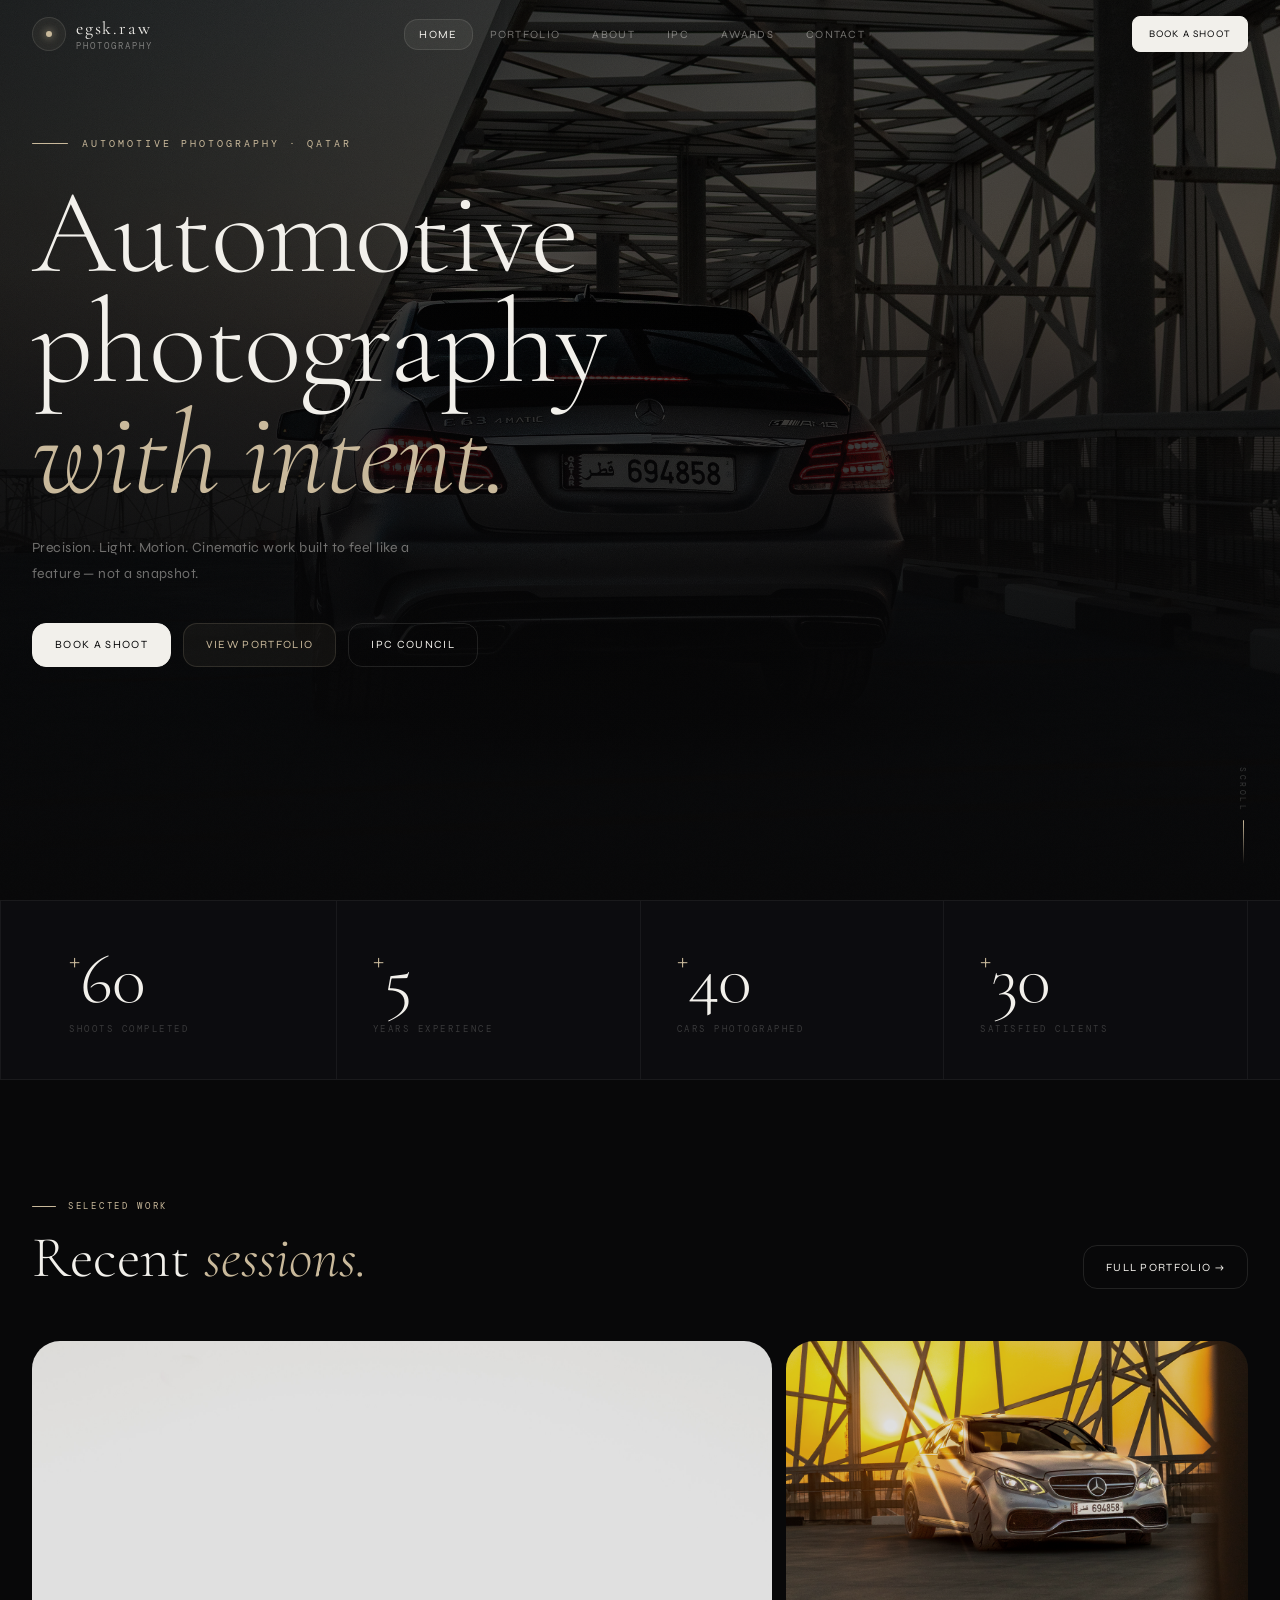
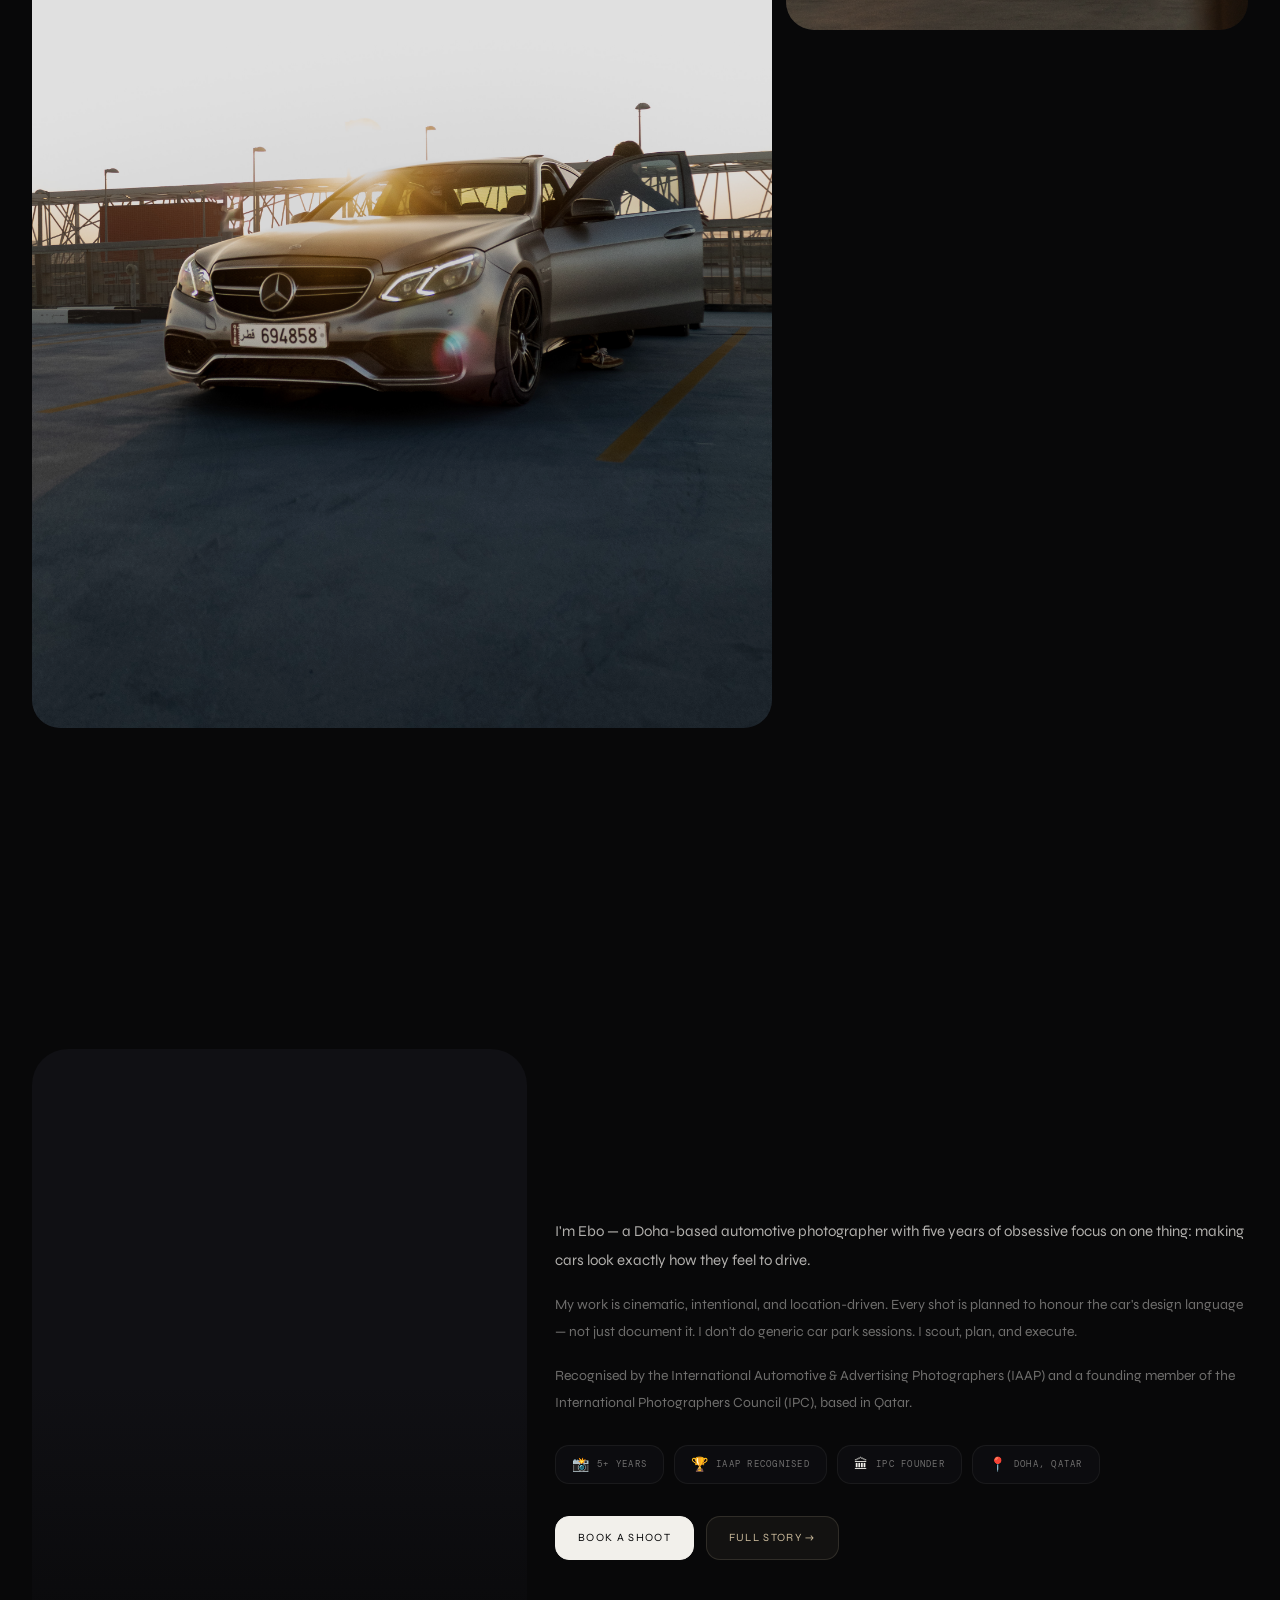
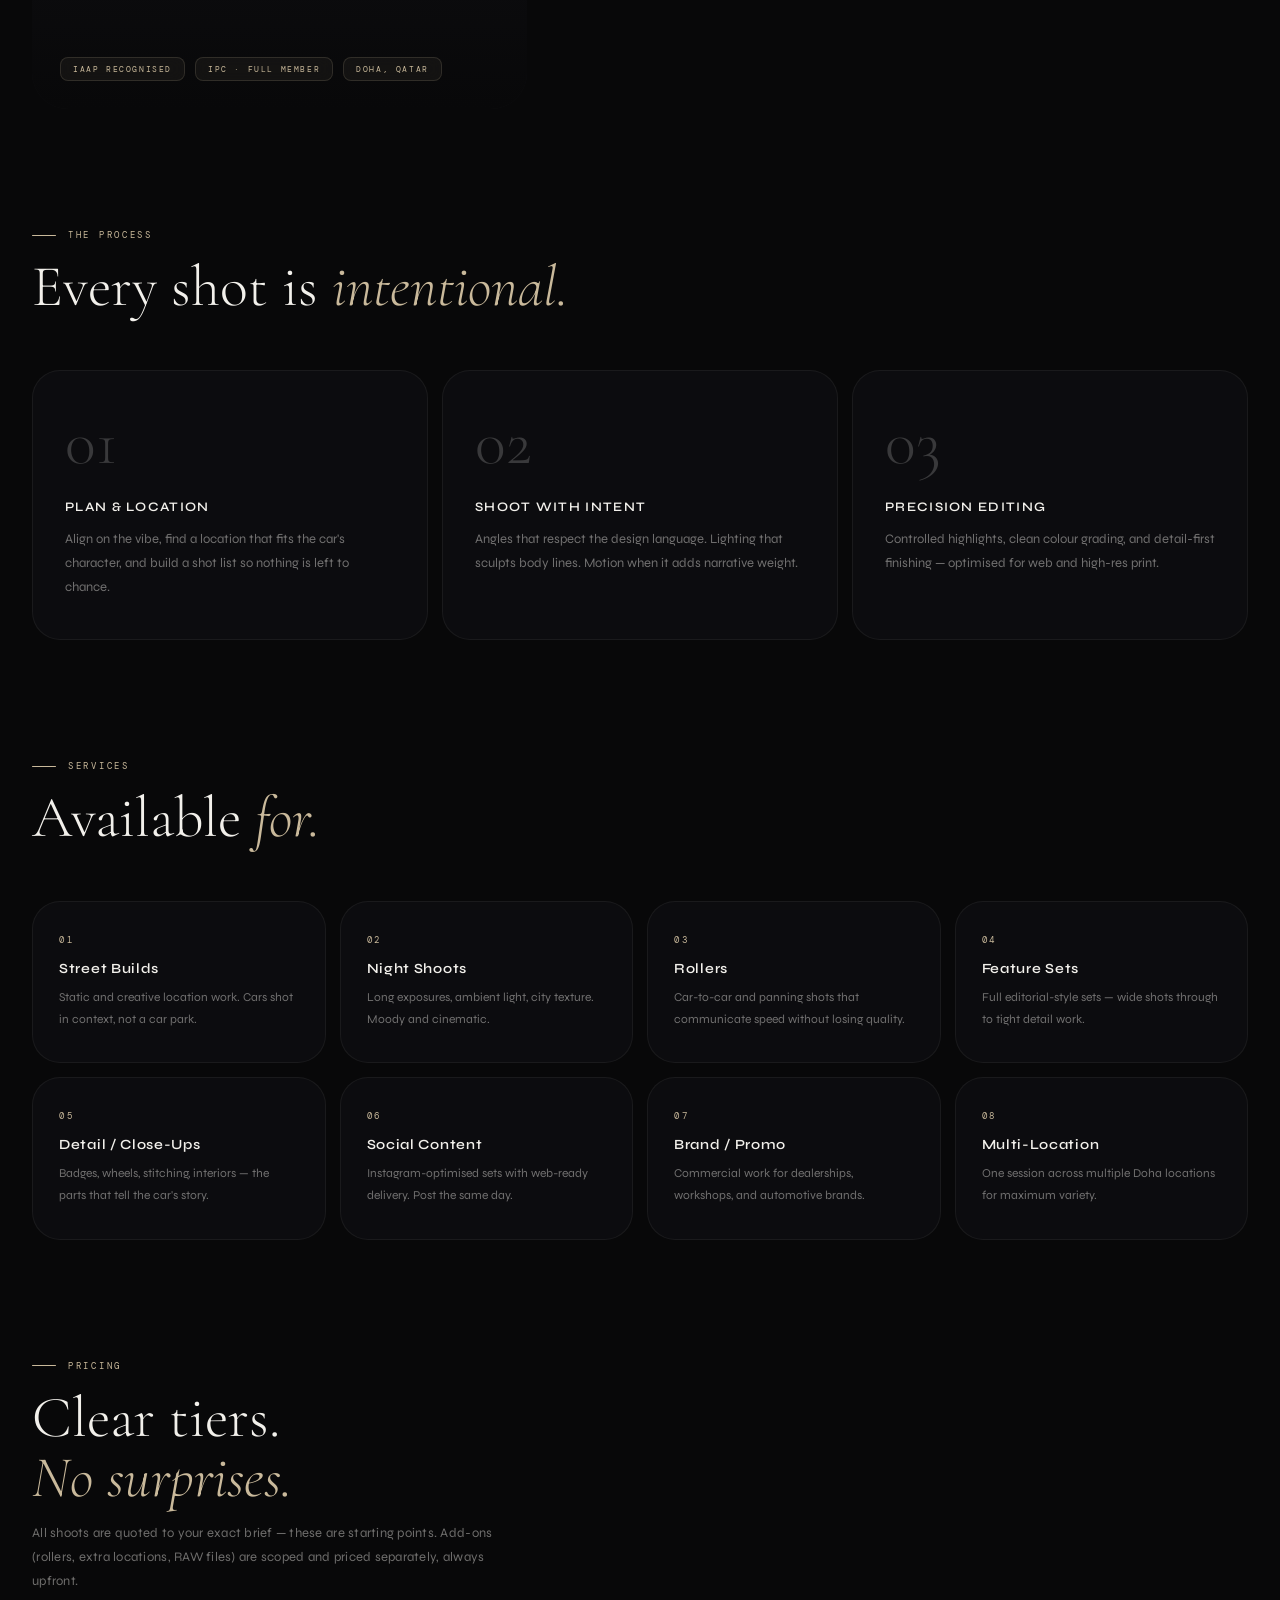
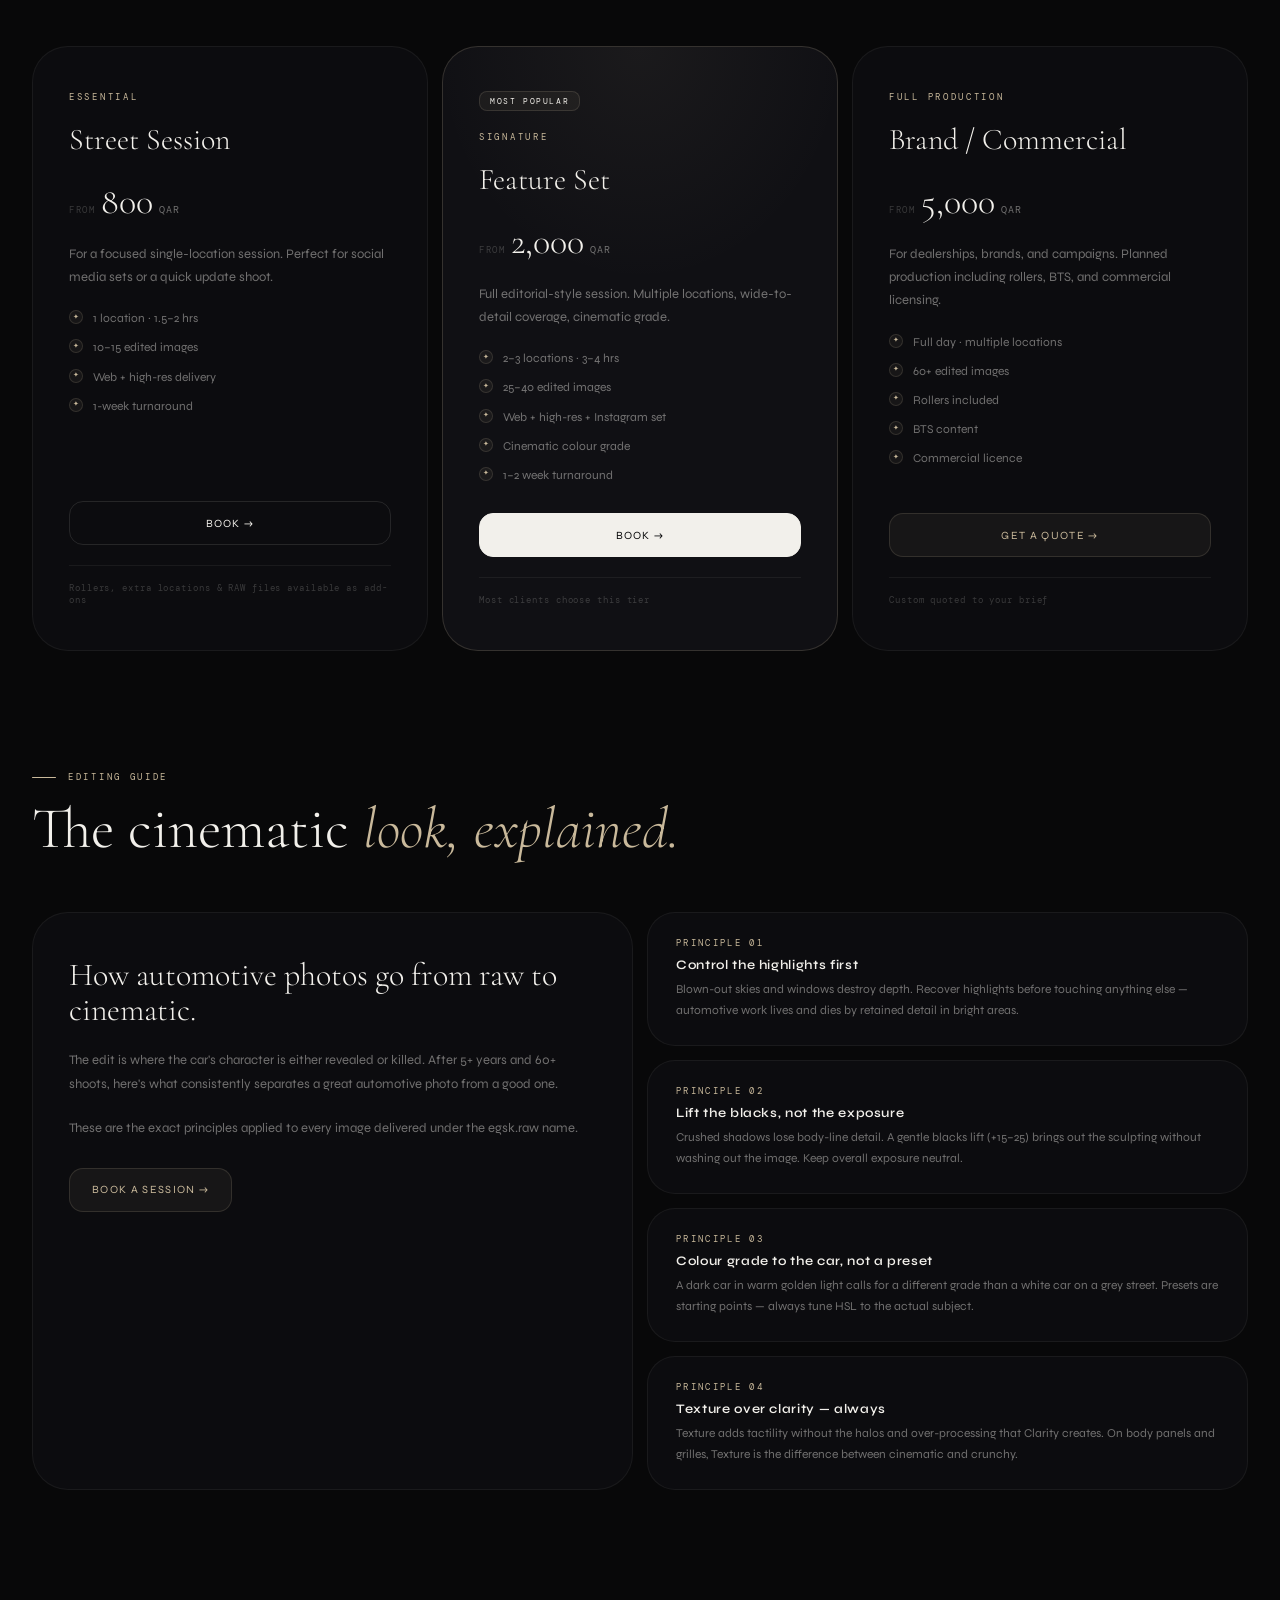
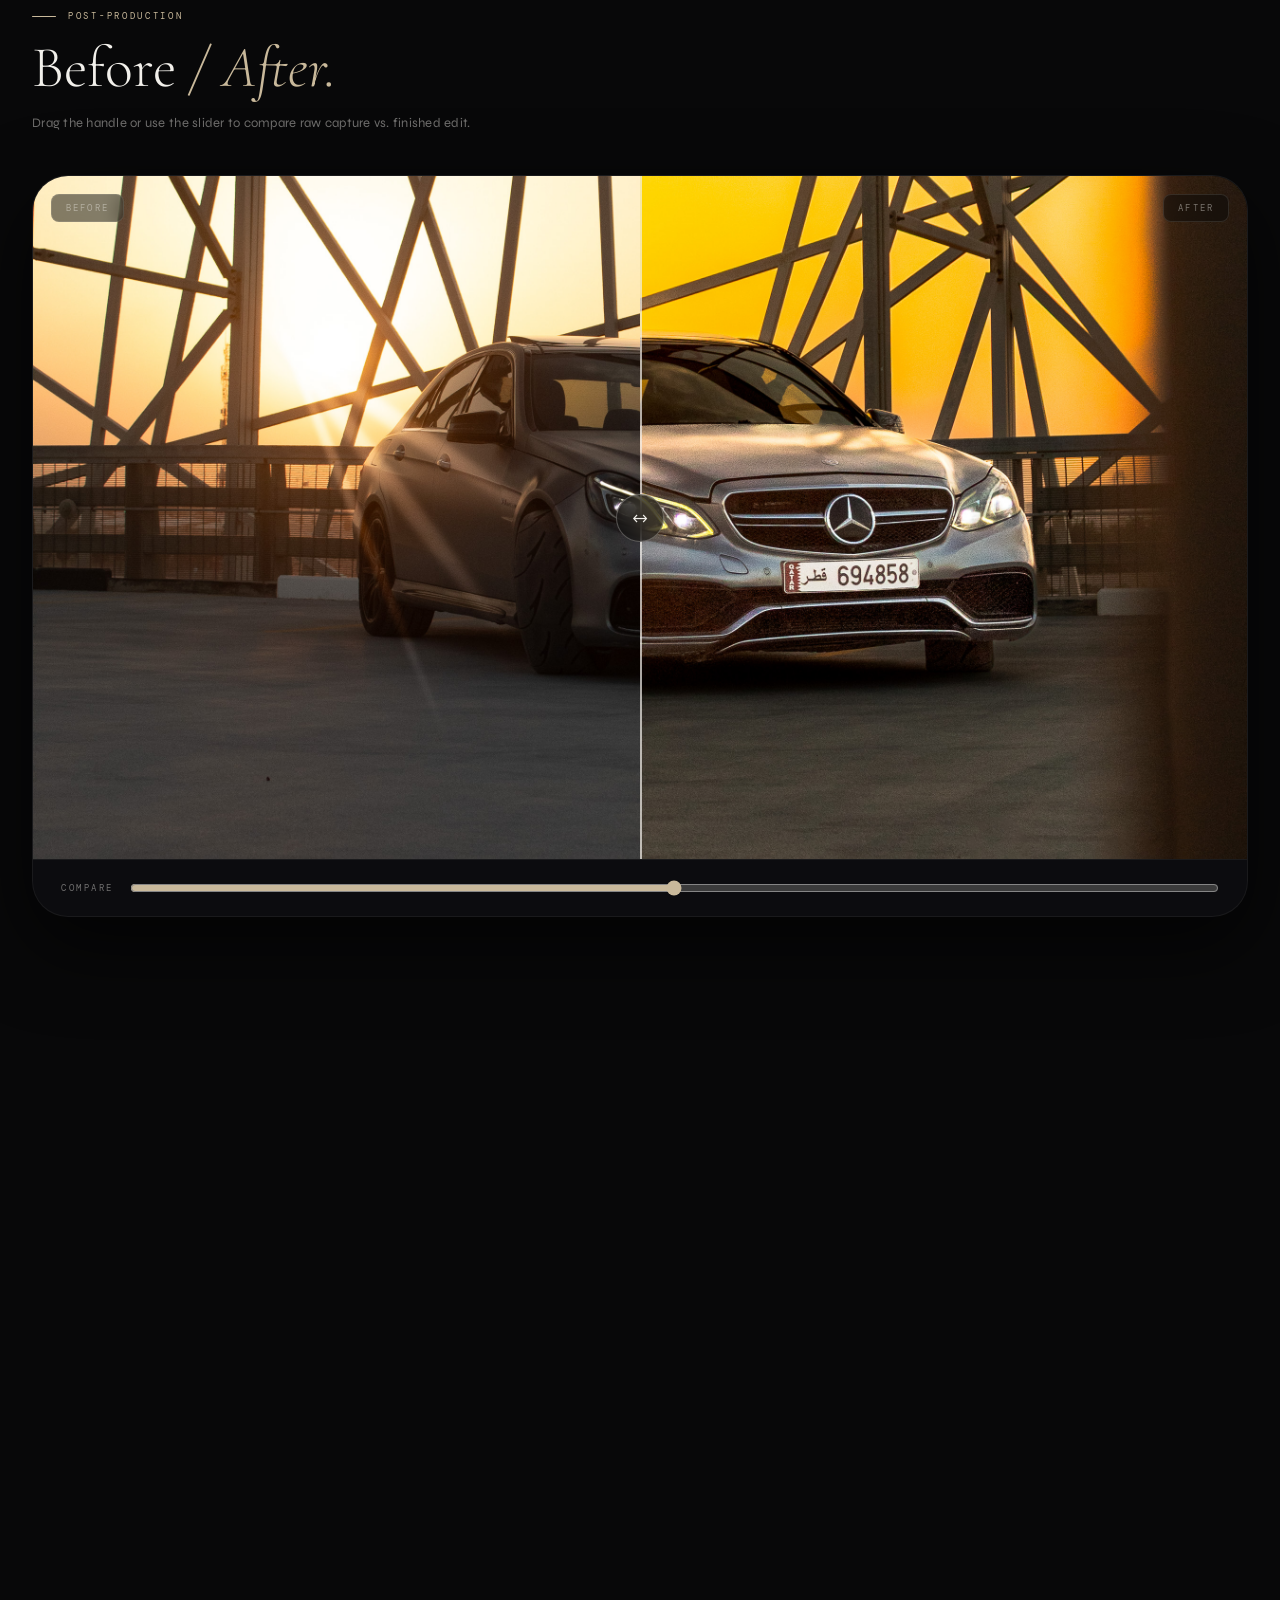
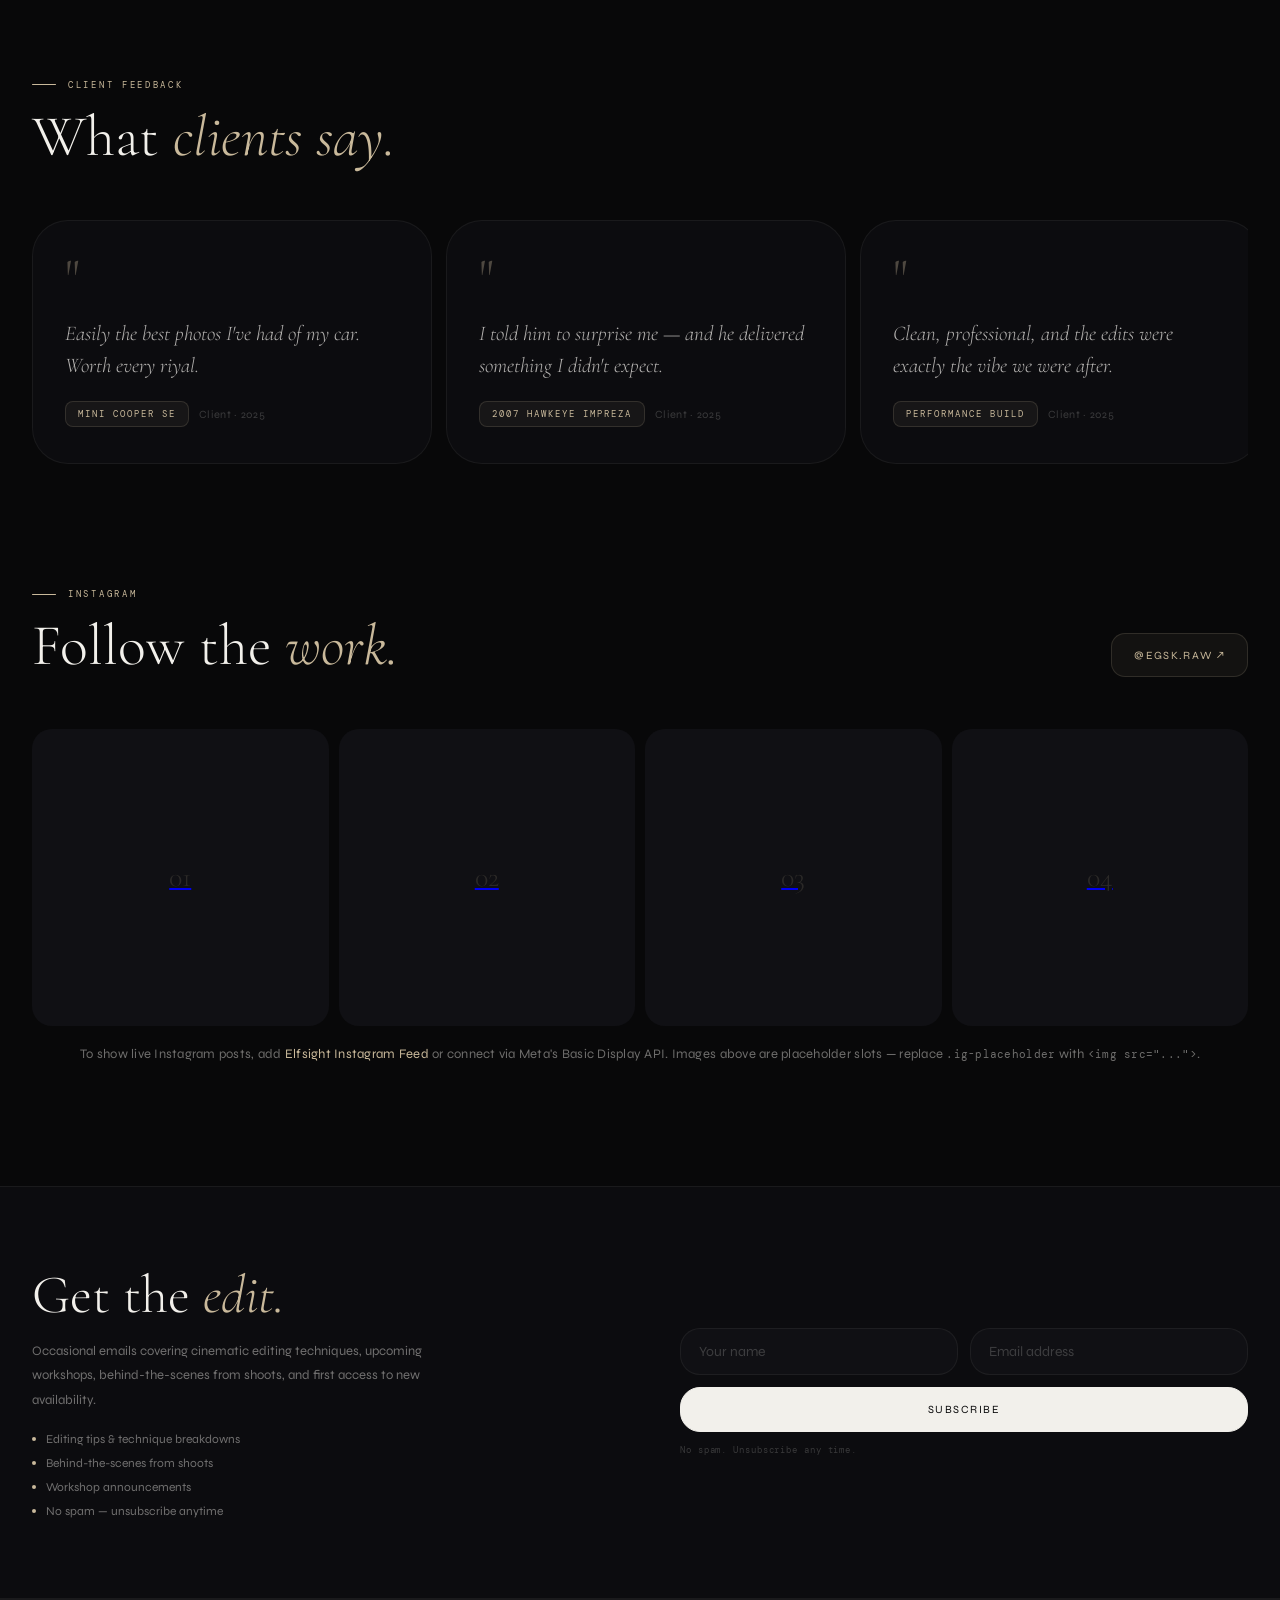
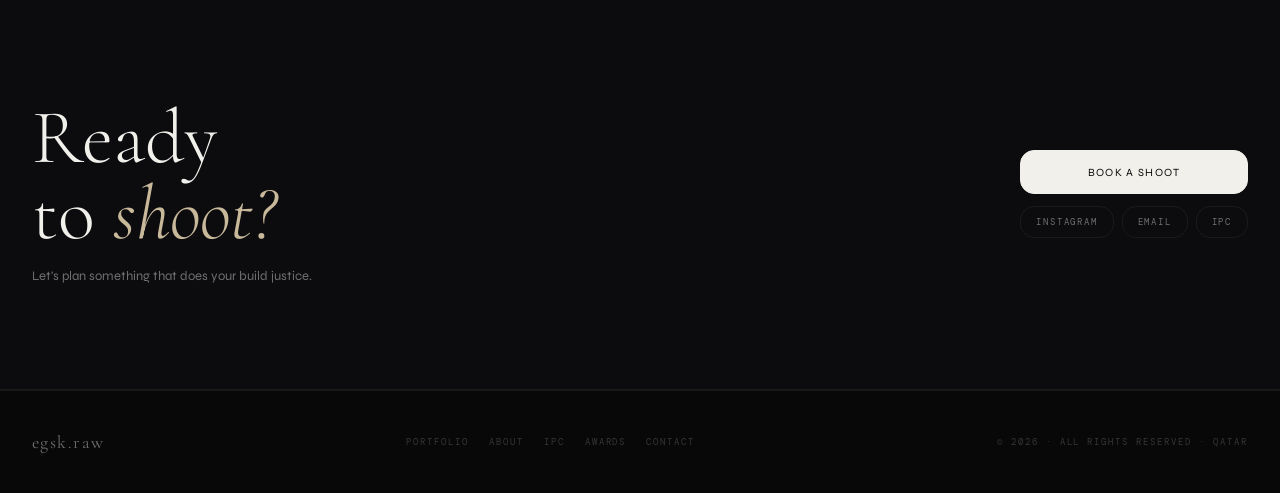
==== commit aa74a17a: "Update index.html" ====
--- a/index.html
+++ b/index.html
@@ -4,11 +4,12 @@
 <meta charset="UTF-8"/>
 <title>egsk.raw — Automotive Photography, Qatar</title>
 <meta name="viewport" content="width=device-width, initial-scale=1.0, viewport-fit=cover"/>
-<meta name="description" content="Cinematic automotive photography by Ebo. Based in Qatar."/>
+<meta name="description" content="Cinematic automotive photography by Ebo. Based in Doha, Qatar. Book a shoot — cars, rollers, night sessions."/>
 <meta name="theme-color" content="#080809"/>
 <link rel="icon" href="favicon.png"/>
 <link rel="stylesheet" href="shared.css"/>
 <style>
+/* ─── HERO ─── */
 .hero{min-height:100svh;position:relative;display:flex;align-items:flex-end;overflow:hidden;}
 .hero-media{position:absolute;inset:0;z-index:0;}
 .hero-media img{width:100%;height:100%;object-fit:cover;object-position:center;transform:scale(1.05);transition:transform 10s ease;filter:brightness(.35) saturate(.8);}
@@ -27,6 +28,8 @@
 .hero-scroll-hint span{font-family:var(--f-mono);font-size:8px;letter-spacing:.32em;color:var(--text-4);writing-mode:vertical-rl;text-transform:uppercase;}
 .hero-scroll-hint i{width:1px;height:44px;background:linear-gradient(to bottom,var(--gold),transparent);border-radius:999px;animation:lpulse 2.2s ease-in-out 3.2s infinite;}
 @keyframes lpulse{0%,100%{opacity:.6;transform:scaleY(1);}50%{opacity:.25;transform:scaleY(.55);}}
+
+/* ─── STATS ─── */
 .stats-band{background:var(--ink-1);border-top:1px solid var(--b1);border-bottom:1px solid var(--b1);}
 .stats-grid{max-width:1440px;margin:auto;padding:0 32px;display:grid;grid-template-columns:repeat(4,1fr);border-left:1px solid var(--b1);}
 .stat{padding:44px 36px;border-right:1px solid var(--b1);position:relative;}
@@ -35,6 +38,8 @@
 .stat-n{font-family:var(--f-display);font-size:clamp(40px,5.5vw,72px);font-weight:300;line-height:1;color:var(--text);letter-spacing:-.02em;}
 .stat-n sup{font-size:.4em;vertical-align:top;margin-top:.35em;color:var(--gold);letter-spacing:0;}
 .stat-label{font-family:var(--f-mono);font-size:9px;letter-spacing:.28em;color:var(--text-4);text-transform:uppercase;margin-top:8px;}
+
+/* ─── SELECTED WORK ─── */
 .work-header{display:flex;justify-content:space-between;align-items:flex-end;gap:24px;flex-wrap:wrap;margin-bottom:52px;}
 .work-grid{display:grid;grid-template-columns:1.6fr 1fr;grid-template-rows:auto auto;gap:14px;}
 .work-item{position:relative;border-radius:var(--r-lg);overflow:hidden;background:var(--ink-2);cursor:pointer;}
@@ -48,18 +53,70 @@
 .work-caption-title{font-family:var(--f-display);font-size:22px;font-weight:400;color:var(--text);}
 .work-caption-sub{font-family:var(--f-mono);font-size:9px;letter-spacing:.24em;color:var(--gold);text-transform:uppercase;margin-top:5px;}
 .work-num{position:absolute;top:18px;left:18px;font-family:var(--f-mono);font-size:9px;letter-spacing:.2em;color:var(--text-4);padding:6px 10px;border-radius:var(--r-xs);background:rgba(8,8,9,.45);backdrop-filter:blur(8px);border:1px solid var(--b1);}
+
+/* ─── ABOUT ─── */
+.about-grid{display:grid;grid-template-columns:1fr 1.4fr;gap:28px;align-items:center;margin-top:52px;}
+.about-portrait{border-radius:var(--r-xl);overflow:hidden;aspect-ratio:3/4;background:var(--ink-2);position:relative;}
+.about-portrait img{width:100%;height:100%;object-fit:cover;}
+.about-portrait-overlay{position:absolute;inset:0;background:linear-gradient(to top,var(--ink) 0%,transparent 50%);}
+.about-credential{position:absolute;bottom:28px;left:28px;right:28px;display:flex;gap:10px;flex-wrap:wrap;}
+.about-badge{font-family:var(--f-mono);font-size:8px;letter-spacing:.2em;color:var(--gold);text-transform:uppercase;padding:6px 12px;border:1px solid var(--gold-dim);border-radius:var(--r-xs);background:var(--gold-glow);backdrop-filter:blur(8px);}
+.about-text{}
+.about-text h2{font-family:var(--f-display);font-size:clamp(32px,4vw,52px);font-weight:300;line-height:1.05;}
+.about-text p{font-size:14px;color:var(--text-3);line-height:1.9;margin-top:18px;}
+.about-credentials-row{display:flex;gap:10px;flex-wrap:wrap;margin-top:28px;}
+.about-cred-pill{display:flex;align-items:center;gap:8px;padding:10px 16px;border-radius:var(--r-sm);border:1px solid var(--b1);background:var(--ink-1);}
+.about-cred-pill span:first-child{font-size:14px;}
+.about-cred-pill span:last-child{font-family:var(--f-mono);font-size:9px;letter-spacing:.14em;color:var(--text-3);text-transform:uppercase;}
+
+/* ─── PROCESS ─── */
 .approach-row{display:grid;grid-template-columns:repeat(3,1fr);gap:14px;margin-top:52px;}
 .approach-card{padding:40px 32px;border-radius:var(--r-lg);border:1px solid var(--b1);background:var(--ink-1);transition:background .3s,border-color .3s,transform .3s;}
 .approach-card:hover{background:var(--ink-2);border-color:var(--b2);transform:translateY(-3px);box-shadow:var(--sh-md);}
 .approach-n{font-family:var(--f-display);font-size:64px;font-weight:300;color:var(--text-4);line-height:1;margin-bottom:24px;}
 .approach-card h3{font-family:var(--f-ui);font-size:13px;font-weight:600;letter-spacing:.1em;text-transform:uppercase;color:var(--text);margin-bottom:12px;}
 .approach-card p{font-size:13px;color:var(--text-3);line-height:1.85;}
+
+/* ─── SERVICES ─── */
 .services-grid{display:grid;grid-template-columns:repeat(4,1fr);gap:14px;margin-top:52px;}
 .service-card{padding:32px 26px;border-radius:var(--r-lg);border:1px solid var(--b1);background:var(--ink-1);transition:background .3s,border-color .3s,transform .3s;cursor:default;}
 .service-card:hover{background:var(--ink-2);border-color:var(--b2);transform:translateY(-2px);}
 .service-n{font-family:var(--f-mono);font-size:9px;letter-spacing:.28em;color:var(--gold);text-transform:uppercase;margin-bottom:14px;}
 .service-card h3{font-size:14px;font-weight:600;letter-spacing:.05em;color:var(--text);margin-bottom:10px;}
 .service-card p{font-size:12px;color:var(--text-3);line-height:1.8;}
+
+/* ─── PRICING ─── */
+.pricing-grid{display:grid;grid-template-columns:repeat(3,1fr);gap:14px;margin-top:52px;}
+.pricing-card{padding:44px 36px;border-radius:var(--r-xl);border:1px solid var(--b1);background:var(--ink-1);display:flex;flex-direction:column;gap:20px;position:relative;overflow:hidden;transition:border-color .3s,background .3s,transform .3s;}
+.pricing-card:hover{border-color:var(--b2);background:var(--ink-2);transform:translateY(-3px);box-shadow:var(--sh-md);}
+.pricing-card.featured{border-color:rgba(201,185,155,.2);background:var(--ink-2);}
+.pricing-card.featured::before{content:'';position:absolute;inset:0;background:radial-gradient(ellipse 80% 60% at 50% 0%,rgba(201,185,155,.06) 0%,transparent 65%);pointer-events:none;}
+.pricing-tier{font-family:var(--f-mono);font-size:9px;letter-spacing:.3em;color:var(--gold);text-transform:uppercase;}
+.pricing-name{font-family:var(--f-display);font-size:30px;font-weight:300;line-height:1.1;}
+.pricing-from{display:flex;align-items:baseline;gap:6px;margin-top:4px;}
+.pricing-from-label{font-family:var(--f-mono);font-size:9px;letter-spacing:.18em;color:var(--text-4);text-transform:uppercase;}
+.pricing-from-amount{font-family:var(--f-display);font-size:36px;font-weight:300;color:var(--text);}
+.pricing-from-currency{font-family:var(--f-mono);font-size:10px;letter-spacing:.1em;color:var(--text-3);}
+.pricing-desc{font-size:13px;color:var(--text-3);line-height:1.8;}
+.pricing-includes{display:flex;flex-direction:column;gap:10px;flex:1;}
+.pricing-item{display:flex;align-items:flex-start;gap:10px;font-size:12px;color:var(--text-3);line-height:1.6;}
+.pricing-dot{width:14px;height:14px;border-radius:50%;border:1px solid var(--gold-dim);background:var(--gold-glow);display:flex;align-items:center;justify-content:center;flex-shrink:0;font-size:7px;color:var(--gold);margin-top:1px;}
+.pricing-badge{display:inline-flex;align-self:flex-start;font-family:var(--f-mono);font-size:8px;letter-spacing:.2em;color:var(--text);background:var(--gold-glow);border:1px solid var(--gold-dim);padding:4px 10px;border-radius:var(--r-xs);text-transform:uppercase;}
+.pricing-note{font-family:var(--f-mono);font-size:9px;letter-spacing:.1em;color:var(--text-4);border-top:1px solid var(--b1);padding-top:16px;}
+
+/* ─── EDITING GUIDE ─── */
+.guide-grid{display:grid;grid-template-columns:1fr 1fr;gap:14px;margin-top:52px;}
+.guide-intro{display:flex;flex-direction:column;gap:20px;padding:44px 36px;border-radius:var(--r-xl);border:1px solid var(--b1);background:var(--ink-1);}
+.guide-intro h3{font-family:var(--f-display);font-size:32px;font-weight:300;line-height:1.1;}
+.guide-intro p{font-size:13px;color:var(--text-3);line-height:1.85;}
+.guide-tips{display:flex;flex-direction:column;gap:14px;}
+.guide-tip{padding:24px 28px;border-radius:var(--r-lg);border:1px solid var(--b1);background:var(--ink-1);transition:border-color .3s,background .3s;}
+.guide-tip:hover{border-color:var(--b2);background:var(--ink-2);}
+.guide-tip-n{font-family:var(--f-mono);font-size:9px;letter-spacing:.26em;color:var(--gold);text-transform:uppercase;margin-bottom:8px;}
+.guide-tip h4{font-size:13px;font-weight:600;letter-spacing:.05em;color:var(--text);margin-bottom:6px;}
+.guide-tip p{font-size:12px;color:var(--text-3);line-height:1.75;}
+
+/* ─── BEFORE/AFTER ─── */
 .ba-wrap{border-radius:var(--r-xl);overflow:hidden;border:1px solid var(--b1);background:var(--ink-1);box-shadow:var(--sh-lg);}
 .ba-stage{position:relative;aspect-ratio:16/9;cursor:ew-resize;touch-action:none;overflow:hidden;}
 .ba-stage img{position:absolute;inset:0;width:100%;height:100%;object-fit:cover;user-select:none;pointer-events:none;}
@@ -70,6 +127,8 @@
 .ba-tag{font-family:var(--f-mono);font-size:9px;letter-spacing:.24em;color:var(--text-3);text-transform:uppercase;padding:7px 14px;border-radius:var(--r-xs);border:1px solid var(--b2);background:rgba(8,8,9,.5);backdrop-filter:blur(8px);}
 .ba-footer{padding:20px 28px;border-top:1px solid var(--b1);display:flex;align-items:center;gap:16px;}
 .ba-slider{flex:1;accent-color:var(--gold);cursor:pointer;}
+
+/* ─── DELIVERABLES ─── */
 .deliver-grid{display:grid;grid-template-columns:1.3fr 1fr;gap:14px;margin-top:52px;align-items:start;}
 .deliver-list{border-radius:var(--r-xl);overflow:hidden;border:1px solid var(--b1);background:var(--ink-1);}
 .deliver-item{display:flex;gap:20px;align-items:flex-start;padding:26px 30px;border-bottom:1px solid var(--b1);transition:background .25s;}
@@ -82,6 +141,8 @@
 .contact-sidebar h3{font-family:var(--f-display);font-size:30px;font-weight:300;}
 .contact-sidebar p{font-size:13px;color:var(--text-3);line-height:1.8;}
 .btn-stack{display:flex;flex-direction:column;gap:10px;}
+
+/* ─── TESTIMONIALS ─── */
 .quotes-track{display:flex;gap:14px;overflow-x:auto;scroll-snap-type:x mandatory;-webkit-overflow-scrolling:touch;padding-bottom:4px;margin-top:52px;scrollbar-width:thin;scrollbar-color:var(--b2) transparent;}
 .quote-card{min-width:min(400px,88vw);padding:36px 32px;border-radius:var(--r-xl);border:1px solid var(--b1);background:var(--ink-1);scroll-snap-align:start;display:flex;flex-direction:column;gap:20px;transition:border-color .3s,background .3s;}
 .quote-card:hover{border-color:var(--b2);background:var(--ink-2);}
@@ -90,6 +151,42 @@
 .quote-meta{display:flex;gap:10px;align-items:center;flex-wrap:wrap;}
 .quote-car{font-family:var(--f-mono);font-size:9px;letter-spacing:.22em;color:var(--gold);text-transform:uppercase;padding:6px 12px;border:1px solid var(--gold-dim);border-radius:var(--r-xs);background:var(--gold-glow);}
 .quote-who{font-size:11px;color:var(--text-4);letter-spacing:.06em;}
+
+/* ─── NEWSLETTER ─── */
+.newsletter-strip{background:var(--ink-1);border-top:1px solid var(--b1);border-bottom:1px solid var(--b1);}
+.newsletter-inner{max-width:1440px;margin:auto;padding:80px 32px;display:grid;grid-template-columns:1fr 1fr;gap:80px;align-items:center;}
+.newsletter-left h2{font-family:var(--f-display);font-size:clamp(32px,4.5vw,54px);font-weight:300;line-height:1.05;}
+.newsletter-left h2 em{font-style:italic;color:var(--gold);}
+.newsletter-left p{font-size:13px;color:var(--text-3);line-height:1.85;margin-top:16px;max-width:420px;}
+.newsletter-bullets{display:flex;flex-direction:column;gap:10px;margin-top:20px;}
+.newsletter-bullet{display:flex;align-items:center;gap:10px;font-size:12px;color:var(--text-3);}
+.newsletter-bullet-dot{width:4px;height:4px;border-radius:50%;background:var(--gold);flex-shrink:0;}
+.newsletter-form{display:flex;flex-direction:column;gap:12px;}
+.newsletter-row{display:grid;grid-template-columns:1fr 1fr;gap:12px;}
+.nl-input{background:var(--ink-2);border:1px solid var(--b1);color:var(--text);border-radius:var(--r-md);padding:14px 18px;font-family:var(--f-ui);font-size:14px;outline:none;transition:border-color .25s;width:100%;}
+.nl-input:focus{border-color:var(--b2);}
+.nl-input::placeholder{color:var(--text-4);}
+.nl-submit{background:var(--text);color:var(--ink);border:1px solid var(--text);border-radius:var(--r-md);padding:15px 24px;font-family:var(--f-ui);font-size:11px;letter-spacing:.14em;text-transform:uppercase;cursor:pointer;transition:background .25s,border-color .25s,transform .2s;width:100%;}
+.nl-submit:hover{background:var(--gold);border-color:var(--gold);}
+.nl-submit:disabled{opacity:.5;cursor:not-allowed;}
+.nl-note{font-family:var(--f-mono);font-size:9px;letter-spacing:.1em;color:var(--text-4);}
+.nl-msg{font-family:var(--f-mono);font-size:10px;letter-spacing:.12em;padding:12px 16px;border-radius:var(--r-sm);display:none;}
+.nl-msg.success{display:block;color:var(--gold);background:var(--gold-glow);border:1px solid var(--gold-dim);}
+.nl-msg.error{display:block;color:#e57373;background:rgba(229,115,115,.06);border:1px solid rgba(229,115,115,.15);}
+
+/* ─── INSTAGRAM FEED ─── */
+.ig-feed{display:grid;grid-template-columns:repeat(4,1fr);gap:10px;margin-top:52px;}
+.ig-item{border-radius:var(--r-md);overflow:hidden;aspect-ratio:1;background:var(--ink-2);position:relative;cursor:pointer;}
+.ig-item img{width:100%;height:100%;object-fit:cover;display:block;transition:transform .5s cubic-bezier(.16,1,.3,1),filter .4s;filter:brightness(.85) saturate(.85);}
+.ig-item:hover img{transform:scale(1.06);filter:brightness(1) saturate(1);}
+.ig-overlay{position:absolute;inset:0;background:rgba(8,8,9,.7);opacity:0;transition:opacity .3s;display:flex;align-items:center;justify-content:center;flex-direction:column;gap:8px;}
+.ig-item:hover .ig-overlay{opacity:1;}
+.ig-overlay-icon{font-size:24px;}
+.ig-overlay-label{font-family:var(--f-mono);font-size:9px;letter-spacing:.2em;color:var(--text-3);text-transform:uppercase;}
+.ig-placeholder{width:100%;height:100%;display:flex;align-items:center;justify-content:center;background:var(--ink-2);}
+.ig-placeholder-n{font-family:var(--f-display);font-size:28px;font-weight:300;color:rgba(201,185,155,.15);}
+
+/* ─── MEGA CTA ─── */
 .cta-strip{background:var(--ink-1);border-top:1px solid var(--b1);border-bottom:1px solid var(--b1);}
 .cta-inner{max-width:1440px;margin:auto;padding:100px 32px;display:flex;justify-content:space-between;align-items:center;gap:48px;flex-wrap:wrap;}
 .cta-h{font-family:var(--f-display);font-size:clamp(42px,6vw,78px);font-weight:300;line-height:1.0;}
@@ -99,8 +196,11 @@
 .social-chips{display:flex;gap:8px;flex-wrap:wrap;}
 .social-chip{font-family:var(--f-mono);font-size:9px;letter-spacing:.2em;color:var(--text-3);text-decoration:none;padding:9px 15px;border:1px solid var(--b1);border-radius:var(--r-sm);text-transform:uppercase;transition:color .2s,border-color .2s,background .2s;}
 .social-chip:hover{color:var(--gold);border-color:var(--gold-dim);background:var(--gold-glow);}
-@media(max-width:960px){.work-grid{grid-template-columns:1fr 1fr;}.work-item-1{grid-row:1;grid-column:span 2;aspect-ratio:16/9;}.approach-row{grid-template-columns:1fr;}.services-grid{grid-template-columns:repeat(2,1fr);}.deliver-grid{grid-template-columns:1fr;}.stats-grid{grid-template-columns:repeat(2,1fr);}.cta-inner{flex-direction:column;align-items:flex-start;}}
-@media(max-width:580px){.services-grid{grid-template-columns:1fr;}.work-grid{grid-template-columns:1fr;}.work-item-1{grid-column:1;aspect-ratio:3/4;}}
+
+/* ─── RESPONSIVE ─── */
+@media(max-width:1100px){.pricing-grid{grid-template-columns:1fr 1fr;}}
+@media(max-width:960px){.work-grid{grid-template-columns:1fr 1fr;}.work-item-1{grid-row:1;grid-column:span 2;aspect-ratio:16/9;}.approach-row{grid-template-columns:1fr;}.services-grid{grid-template-columns:repeat(2,1fr);}.deliver-grid{grid-template-columns:1fr;}.stats-grid{grid-template-columns:repeat(2,1fr);}.cta-inner{flex-direction:column;align-items:flex-start;}.about-grid{grid-template-columns:1fr;}.guide-grid{grid-template-columns:1fr;}.newsletter-inner{grid-template-columns:1fr;gap:48px;}.ig-feed{grid-template-columns:repeat(2,1fr);}}
+@media(max-width:580px){.services-grid{grid-template-columns:1fr;}.work-grid{grid-template-columns:1fr;}.work-item-1{grid-column:1;aspect-ratio:3/4;}.pricing-grid{grid-template-columns:1fr;}.ig-feed{grid-template-columns:repeat(2,1fr);}}
 </style>
 </head>
 <body>
@@ -116,14 +216,17 @@
     <div class="nav-links">
       <a href="index.html" aria-current="page">Home</a>
       <a href="portfolio.html">Portfolio</a>
+      <a href="about.html">About</a>
       <a href="ipc.html">IPC</a>
       <a href="ipc-awards.html">Awards</a>
       <a href="contact.html">Contact</a>
     </div>
+    <!-- PRIMARY CTA: single, clear action -->
     <div class="nav-cta"><a class="btn btn-solid btn-sm" href="contact.html">Book a Shoot</a></div>
   </div>
 </nav>
 
+<!-- ═══ HERO ═══ -->
 <section class="hero">
   <div class="hero-media"><img src="images/hero.jpg" alt="Hero automotive photograph"></div>
   <div class="hero-fog"></div>
@@ -132,14 +235,18 @@
     <h1>Automotive<br>photography<br><em>with intent.</em></h1>
     <p class="hero-sub">Precision. Light. Motion. Cinematic work built to feel like a feature — not a snapshot.</p>
     <div class="hero-actions">
-      <a class="btn btn-solid" href="portfolio.html">View Portfolio</a>
-      <a class="btn btn-ghost" href="contact.html">Book a Session</a>
+      <!-- Primary: book -->
+      <a class="btn btn-solid" href="contact.html">Book a Shoot</a>
+      <!-- Secondary: portfolio -->
+      <a class="btn btn-ghost" href="portfolio.html">View Portfolio</a>
+      <!-- Tertiary: IPC (small / ghost) -->
       <a class="btn" href="ipc.html">IPC Council</a>
     </div>
   </div>
   <div class="hero-scroll-hint"><span>scroll</span><i></i></div>
 </section>
 
+<!-- ═══ STATS ═══ -->
 <div class="stats-band"><div class="stats-grid reveal">
   <div class="stat"><div class="stat-n"><sup>+</sup>60</div><div class="stat-label">Shoots Completed</div></div>
   <div class="stat"><div class="stat-n"><sup>+</sup>5</div><div class="stat-label">Years Experience</div></div>
@@ -147,6 +254,7 @@
   <div class="stat"><div class="stat-n"><sup>+</sup>30</div><div class="stat-label">Satisfied Clients</div></div>
 </div></div>
 
+<!-- ═══ SELECTED WORK ═══ -->
 <div class="section"><div class="section-inner">
   <div class="work-header reveal">
     <div><div class="eyebrow"><div class="eyebrow-rule"></div><span class="eyebrow-text">Selected Work</span></div><h2 class="h2">Recent <span class="em">sessions.</span></h2></div>
@@ -159,6 +267,41 @@
   </div>
 </div></div>
 
+<!-- ═══ ABOUT ═══ -->
+<div class="section" style="padding-top:0"><div class="section-inner">
+  <div class="reveal">
+    <div class="eyebrow"><div class="eyebrow-rule"></div><span class="eyebrow-text">The Photographer</span></div>
+    <h2 class="h2">Made in Qatar.<br><span class="em">Built on intent.</span></h2>
+  </div>
+  <div class="about-grid">
+    <div class="about-portrait reveal d1">
+      <img src="images/portrait.jpg" alt="Ebo — egsk.raw photographer" loading="lazy" onerror="this.style.display='none'">
+      <div class="about-portrait-overlay"></div>
+      <div class="about-credential">
+        <span class="about-badge">IAAP Recognised</span>
+        <span class="about-badge">IPC · Full Member</span>
+        <span class="about-badge">Doha, Qatar</span>
+      </div>
+    </div>
+    <div class="about-text reveal d2">
+      <p style="font-size:15px;color:var(--text-2);line-height:1.9;">I'm Ebo — a Doha-based automotive photographer with five years of obsessive focus on one thing: making cars look exactly how they feel to drive.</p>
+      <p>My work is cinematic, intentional, and location-driven. Every shot is planned to honour the car's design language — not just document it. I don't do generic car park sessions. I scout, plan, and execute.</p>
+      <p>Recognised by the International Automotive & Advertising Photographers (IAAP) and a founding member of the International Photographers Council (IPC), based in Qatar.</p>
+      <div class="about-credentials-row">
+        <div class="about-cred-pill"><span>📸</span><span>5+ Years</span></div>
+        <div class="about-cred-pill"><span>🏆</span><span>IAAP Recognised</span></div>
+        <div class="about-cred-pill"><span>🏛</span><span>IPC Founder</span></div>
+        <div class="about-cred-pill"><span>📍</span><span>Doha, Qatar</span></div>
+      </div>
+      <div style="display:flex;gap:12px;flex-wrap:wrap;margin-top:32px;">
+        <a class="btn btn-solid" href="contact.html">Book a Shoot</a>
+        <a class="btn btn-ghost" href="about.html">Full Story →</a>
+      </div>
+    </div>
+  </div>
+</div></div>
+
+<!-- ═══ PROCESS ═══ -->
 <div class="section" style="padding-top:0"><div class="section-inner">
   <div class="reveal"><div class="eyebrow"><div class="eyebrow-rule"></div><span class="eyebrow-text">The Process</span></div><h2 class="h2">Every shot is <span class="em">intentional.</span></h2></div>
   <div class="approach-row">
@@ -168,6 +311,7 @@
   </div>
 </div></div>
 
+<!-- ═══ SERVICES ═══ -->
 <div class="section" style="padding-top:0"><div class="section-inner">
   <div class="reveal"><div class="eyebrow"><div class="eyebrow-rule"></div><span class="eyebrow-text">Services</span></div><h2 class="h2">Available <span class="em">for.</span></h2></div>
   <div class="services-grid">
@@ -182,6 +326,113 @@
   </div>
 </div></div>
 
+<!-- ═══ PRICING ═══ -->
+<div class="section" style="padding-top:0"><div class="section-inner">
+  <div class="reveal">
+    <div class="eyebrow"><div class="eyebrow-rule"></div><span class="eyebrow-text">Pricing</span></div>
+    <h2 class="h2">Clear tiers.<br><span class="em">No surprises.</span></h2>
+    <p class="body-sm" style="margin-top:12px;max-width:500px">All shoots are quoted to your exact brief — these are starting points. Add-ons (rollers, extra locations, RAW files) are scoped and priced separately, always upfront.</p>
+  </div>
+  <div class="pricing-grid">
+    <div class="pricing-card reveal d1">
+      <div class="pricing-tier">Essential</div>
+      <div class="pricing-name">Street Session</div>
+      <div class="pricing-from">
+        <span class="pricing-from-label">From</span>
+        <span class="pricing-from-amount">800</span>
+        <span class="pricing-from-currency">QAR</span>
+      </div>
+      <p class="pricing-desc">For a focused single-location session. Perfect for social media sets or a quick update shoot.</p>
+      <div class="pricing-includes">
+        <div class="pricing-item"><div class="pricing-dot">✦</div>1 location · 1.5–2 hrs</div>
+        <div class="pricing-item"><div class="pricing-dot">✦</div>10–15 edited images</div>
+        <div class="pricing-item"><div class="pricing-dot">✦</div>Web + high-res delivery</div>
+        <div class="pricing-item"><div class="pricing-dot">✦</div>1-week turnaround</div>
+      </div>
+      <a class="btn" href="contact.html" style="margin-top:8px">Book →</a>
+      <p class="pricing-note">Rollers, extra locations & RAW files available as add-ons</p>
+    </div>
+    <div class="pricing-card featured reveal d2">
+      <div class="pricing-badge">Most Popular</div>
+      <div class="pricing-tier">Signature</div>
+      <div class="pricing-name">Feature Set</div>
+      <div class="pricing-from">
+        <span class="pricing-from-label">From</span>
+        <span class="pricing-from-amount">2,000</span>
+        <span class="pricing-from-currency">QAR</span>
+      </div>
+      <p class="pricing-desc">Full editorial-style session. Multiple locations, wide-to-detail coverage, cinematic grade.</p>
+      <div class="pricing-includes">
+        <div class="pricing-item"><div class="pricing-dot">✦</div>2–3 locations · 3–4 hrs</div>
+        <div class="pricing-item"><div class="pricing-dot">✦</div>25–40 edited images</div>
+        <div class="pricing-item"><div class="pricing-dot">✦</div>Web + high-res + Instagram set</div>
+        <div class="pricing-item"><div class="pricing-dot">✦</div>Cinematic colour grade</div>
+        <div class="pricing-item"><div class="pricing-dot">✦</div>1–2 week turnaround</div>
+      </div>
+      <a class="btn btn-solid" href="contact.html" style="margin-top:8px">Book →</a>
+      <p class="pricing-note">Most clients choose this tier</p>
+    </div>
+    <div class="pricing-card reveal d3">
+      <div class="pricing-tier">Full Production</div>
+      <div class="pricing-name">Brand / Commercial</div>
+      <div class="pricing-from">
+        <span class="pricing-from-label">From</span>
+        <span class="pricing-from-amount">5,000</span>
+        <span class="pricing-from-currency">QAR</span>
+      </div>
+      <p class="pricing-desc">For dealerships, brands, and campaigns. Planned production including rollers, BTS, and commercial licensing.</p>
+      <div class="pricing-includes">
+        <div class="pricing-item"><div class="pricing-dot">✦</div>Full day · multiple locations</div>
+        <div class="pricing-item"><div class="pricing-dot">✦</div>60+ edited images</div>
+        <div class="pricing-item"><div class="pricing-dot">✦</div>Rollers included</div>
+        <div class="pricing-item"><div class="pricing-dot">✦</div>BTS content</div>
+        <div class="pricing-item"><div class="pricing-dot">✦</div>Commercial licence</div>
+      </div>
+      <a class="btn btn-ghost" href="contact.html" style="margin-top:8px">Get a Quote →</a>
+      <p class="pricing-note">Custom quoted to your brief</p>
+    </div>
+  </div>
+</div></div>
+
+<!-- ═══ EDITING GUIDE ═══ -->
+<div class="section" style="padding-top:0"><div class="section-inner">
+  <div class="reveal">
+    <div class="eyebrow"><div class="eyebrow-rule"></div><span class="eyebrow-text">Editing Guide</span></div>
+    <h2 class="h2">The cinematic <span class="em">look, explained.</span></h2>
+  </div>
+  <div class="guide-grid">
+    <div class="guide-intro reveal d1">
+      <h3>How automotive photos go from raw to cinematic.</h3>
+      <p>The edit is where the car's character is either revealed or killed. After 5+ years and 60+ shoots, here's what consistently separates a great automotive photo from a good one.</p>
+      <p>These are the exact principles applied to every image delivered under the egsk.raw name.</p>
+      <a class="btn btn-ghost" href="contact.html" style="margin-top:8px;align-self:flex-start">Book a session →</a>
+    </div>
+    <div class="guide-tips">
+      <div class="guide-tip reveal">
+        <div class="guide-tip-n">Principle 01</div>
+        <h4>Control the highlights first</h4>
+        <p>Blown-out skies and windows destroy depth. Recover highlights before touching anything else — automotive work lives and dies by retained detail in bright areas.</p>
+      </div>
+      <div class="guide-tip reveal d1">
+        <div class="guide-tip-n">Principle 02</div>
+        <h4>Lift the blacks, not the exposure</h4>
+        <p>Crushed shadows lose body-line detail. A gentle blacks lift (+15–25) brings out the sculpting without washing out the image. Keep overall exposure neutral.</p>
+      </div>
+      <div class="guide-tip reveal d2">
+        <div class="guide-tip-n">Principle 03</div>
+        <h4>Colour grade to the car, not a preset</h4>
+        <p>A dark car in warm golden light calls for a different grade than a white car on a grey street. Presets are starting points — always tune HSL to the actual subject.</p>
+      </div>
+      <div class="guide-tip reveal d3">
+        <div class="guide-tip-n">Principle 04</div>
+        <h4>Texture over clarity — always</h4>
+        <p>Texture adds tactility without the halos and over-processing that Clarity creates. On body panels and grilles, Texture is the difference between cinematic and crunchy.</p>
+      </div>
+    </div>
+  </div>
+</div></div>
+
+<!-- ═══ BEFORE / AFTER ═══ -->
 <div class="section" style="padding-top:0"><div class="section-inner">
   <div class="reveal"><div class="eyebrow"><div class="eyebrow-rule"></div><span class="eyebrow-text">Post-Production</span></div><h2 class="h2">Before <span class="em">/ After.</span></h2><p class="body-sm" style="margin-top:12px;max-width:460px">Drag the handle or use the slider to compare raw capture vs. finished edit.</p></div>
   <div style="margin-top:40px" class="reveal d1">
@@ -189,6 +440,7 @@
   </div>
 </div></div>
 
+<!-- ═══ DELIVERABLES ═══ -->
 <div class="section" style="padding-top:0"><div class="section-inner">
   <div class="reveal"><div class="eyebrow"><div class="eyebrow-rule"></div><span class="eyebrow-text">What You Get</span></div><h2 class="h2">Clear <span class="em">deliverables.</span></h2></div>
   <div class="deliver-grid">
@@ -204,25 +456,84 @@
       <div class="btn-stack">
         <a class="btn btn-solid" href="contact.html">Book a Shoot</a>
         <a class="btn btn-ghost" href="https://instagram.com/egsk.raw" target="_blank" rel="noopener">DM on Instagram</a>
-        <a class="btn" href="mailto:Inquiries@egskraw.studio">Send an Email</a>
-      </div>
-    </div>
-  </div>
-</div></div>
-
+      </div>
+    </div>
+  </div>
+</div></div>
+
+<!-- ═══ TESTIMONIALS ═══ -->
 <div class="section" style="padding-top:0"><div class="section-inner">
   <div class="reveal"><div class="eyebrow"><div class="eyebrow-rule"></div><span class="eyebrow-text">Client Feedback</span></div><h2 class="h2">What <span class="em">clients say.</span></h2></div>
   <div class="quotes-track reveal d1">
-    <div class="quote-card"><div class="quote-mark">"</div><div class="quote-text">Easily the best photos I've had of my car.</div><div class="quote-meta"><span class="quote-car">Mini Cooper SE</span><span class="quote-who">Client</span></div></div>
-    <div class="quote-card"><div class="quote-mark">"</div><div class="quote-text">I told him to surprise me — and he delivered.</div><div class="quote-meta"><span class="quote-car">2007 Hawkeye Impreza</span><span class="quote-who">Client</span></div></div>
-    <div class="quote-card"><div class="quote-mark">"</div><div class="quote-text">Clean, professional, and the edits were exactly the vibe.</div><div class="quote-meta"><span class="quote-car">Performance Build</span><span class="quote-who">Client</span></div></div>
-  </div>
-</div></div>
-
+    <div class="quote-card"><div class="quote-mark">"</div><div class="quote-text">Easily the best photos I've had of my car. Worth every riyal.</div><div class="quote-meta"><span class="quote-car">Mini Cooper SE</span><span class="quote-who">Client · 2025</span></div></div>
+    <div class="quote-card"><div class="quote-mark">"</div><div class="quote-text">I told him to surprise me — and he delivered something I didn't expect.</div><div class="quote-meta"><span class="quote-car">2007 Hawkeye Impreza</span><span class="quote-who">Client · 2025</span></div></div>
+    <div class="quote-card"><div class="quote-mark">"</div><div class="quote-text">Clean, professional, and the edits were exactly the vibe we were after.</div><div class="quote-meta"><span class="quote-car">Performance Build</span><span class="quote-who">Client · 2025</span></div></div>
+    <div class="quote-card"><div class="quote-mark">"</div><div class="quote-text">The rollers came out better than anything I've seen shot in Doha.</div><div class="quote-meta"><span class="quote-car">Modified 350Z</span><span class="quote-who">Client · 2024</span></div></div>
+  </div>
+</div></div>
+
+<!-- ═══ INSTAGRAM FEED ═══ -->
+<div class="section" style="padding-top:0"><div class="section-inner">
+  <div class="reveal" style="display:flex;justify-content:space-between;align-items:flex-end;flex-wrap:wrap;gap:16px;margin-bottom:0;">
+    <div><div class="eyebrow"><div class="eyebrow-rule"></div><span class="eyebrow-text">Instagram</span></div><h2 class="h2">Follow the <span class="em">work.</span></h2></div>
+    <a class="btn btn-ghost" href="https://instagram.com/egsk.raw" target="_blank" rel="noopener">@egsk.raw ↗</a>
+  </div>
+  <!-- Instagram embed grid — replace hrefs with actual post URLs, img srcs with embed thumbnails -->
+  <div class="ig-feed reveal d1">
+    <a class="ig-item" href="https://instagram.com/egsk.raw" target="_blank" rel="noopener">
+      <div class="ig-placeholder"><div class="ig-placeholder-n">01</div></div>
+      <div class="ig-overlay"><div class="ig-overlay-icon">📸</div><div class="ig-overlay-label">View on Instagram</div></div>
+    </a>
+    <a class="ig-item" href="https://instagram.com/egsk.raw" target="_blank" rel="noopener">
+      <div class="ig-placeholder"><div class="ig-placeholder-n">02</div></div>
+      <div class="ig-overlay"><div class="ig-overlay-icon">📸</div><div class="ig-overlay-label">View on Instagram</div></div>
+    </a>
+    <a class="ig-item" href="https://instagram.com/egsk.raw" target="_blank" rel="noopener">
+      <div class="ig-placeholder"><div class="ig-placeholder-n">03</div></div>
+      <div class="ig-overlay"><div class="ig-overlay-icon">📸</div><div class="ig-overlay-label">View on Instagram</div></div>
+    </a>
+    <a class="ig-item" href="https://instagram.com/egsk.raw" target="_blank" rel="noopener">
+      <div class="ig-placeholder"><div class="ig-placeholder-n">04</div></div>
+      <div class="ig-overlay"><div class="ig-overlay-icon">📸</div><div class="ig-overlay-label">View on Instagram</div></div>
+    </a>
+  </div>
+  <p class="body-sm" style="margin-top:16px;text-align:center;">
+    To show live Instagram posts, add <a href="https://elfsight.com/instagram-feed-widget/" target="_blank" rel="noopener" style="color:var(--gold);text-decoration:none;">Elfsight Instagram Feed</a> or connect via Meta's Basic Display API. Images above are placeholder slots — replace <code style="font-family:var(--f-mono);font-size:11px;color:var(--text-3)">.ig-placeholder</code> with <code style="font-family:var(--f-mono);font-size:11px;color:var(--text-3)">&lt;img src="..."&gt;</code>.
+  </p>
+</div></div>
+
+<!-- ═══ NEWSLETTER ═══ -->
+<div class="newsletter-strip">
+  <div class="newsletter-inner reveal">
+    <div class="newsletter-left">
+      <h2>Get the <em>edit.</em></h2>
+      <p>Occasional emails covering cinematic editing techniques, upcoming workshops, behind-the-scenes from shoots, and first access to new availability.</p>
+      <div class="newsletter-bullets">
+        <div class="newsletter-bullet"><div class="newsletter-bullet-dot"></div>Editing tips & technique breakdowns</div>
+        <div class="newsletter-bullet"><div class="newsletter-bullet-dot"></div>Behind-the-scenes from shoots</div>
+        <div class="newsletter-bullet"><div class="newsletter-bullet-dot"></div>Workshop announcements</div>
+        <div class="newsletter-bullet"><div class="newsletter-bullet-dot"></div>No spam — unsubscribe anytime</div>
+      </div>
+    </div>
+    <div>
+      <div class="newsletter-form" id="nlForm">
+        <div class="newsletter-row">
+          <input class="nl-input" id="nlName" placeholder="Your name" autocomplete="name">
+          <input class="nl-input" id="nlEmail" type="email" placeholder="Email address" autocomplete="email">
+        </div>
+        <button class="nl-submit" id="nlSubmit" type="button">Subscribe</button>
+        <p class="nl-note">No spam. Unsubscribe any time.</p>
+        <div class="nl-msg" id="nlMsg"></div>
+      </div>
+    </div>
+  </div>
+</div>
+
+<!-- ═══ CTA STRIP ═══ -->
 <div class="cta-strip"><div class="cta-inner reveal">
   <div><h2 class="cta-h">Ready<br>to <em>shoot?</em></h2><p class="cta-sub">Let's plan something that does your build justice.</p></div>
   <div class="cta-right">
-    <a class="btn btn-solid" href="contact.html">Get in Touch</a>
+    <a class="btn btn-solid" href="contact.html">Book a Shoot</a>
     <div class="social-chips">
       <a class="social-chip" href="https://instagram.com/egsk.raw" target="_blank" rel="noopener">Instagram</a>
       <a class="social-chip" href="mailto:Inquiries@egskraw.studio">Email</a>
@@ -233,15 +544,75 @@
 
 <footer class="site-footer"><div class="site-footer-inner">
   <div class="footer-brand">egsk.raw</div>
-  <div class="footer-links"><a href="portfolio.html">Portfolio</a><a href="ipc.html">IPC</a><a href="ipc-awards.html">Awards</a><a href="contact.html">Contact</a></div>
+  <div class="footer-links"><a href="portfolio.html">Portfolio</a><a href="about.html">About</a><a href="ipc.html">IPC</a><a href="ipc-awards.html">Awards</a><a href="contact.html">Contact</a></div>
   <div class="footer-copy">© 2026 · All rights reserved · Qatar</div>
 </div></footer>
 
 <script>
+// Loader
 window.addEventListener('load',()=>setTimeout(()=>document.getElementById('loader').classList.add('done'),2100));
-window.addEventListener('scroll',()=>{const d=document.documentElement,p=(d.scrollTop/(d.scrollHeight-d.clientHeight))*100;document.getElementById('progress').style.width=p+'%';document.getElementById('nav').classList.toggle('scrolled',window.scrollY>50);},{passive:true});
-document.querySelectorAll('.reveal').forEach(el=>new IntersectionObserver(es=>es.forEach(e=>{if(e.isIntersecting)e.target.classList.add('up')}),{threshold:.1}).observe(el));
-(()=>{const stage=document.getElementById('baStage'),range=document.getElementById('baRange'),after=document.getElementById('baAfter'),handle=document.getElementById('baHandle'),knob=document.getElementById('baKnob');if(!stage)return;const cl=(n,a,b)=>Math.max(a,Math.min(b,n));const set=p=>{const v=cl(p,0,100);after.style.clipPath=`inset(0 0 0 ${v}%)`;handle.style.left=knob.style.left=v+'%';range.value=v;};set(50);range.addEventListener('input',e=>set(+e.target.value));let d=false;const fx=x=>((cl(x-stage.getBoundingClientRect().left,0,stage.getBoundingClientRect().width))/stage.getBoundingClientRect().width)*100;stage.addEventListener('pointerdown',e=>{d=true;stage.setPointerCapture(e.pointerId);set(fx(e.clientX));});stage.addEventListener('pointermove',e=>{if(d)set(fx(e.clientX));});window.addEventListener('pointerup',()=>d=false);})();
+
+// Progress + nav scroll
+window.addEventListener('scroll',()=>{
+  const d=document.documentElement,p=(d.scrollTop/(d.scrollHeight-d.clientHeight))*100;
+  document.getElementById('progress').style.width=p+'%';
+  document.getElementById('nav').classList.toggle('scrolled',window.scrollY>50);
+},{passive:true});
+
+// Reveal on scroll
+document.querySelectorAll('.reveal').forEach(el=>new IntersectionObserver(es=>es.forEach(e=>{
+  if(e.isIntersecting)e.target.classList.add('up')
+}),{threshold:.08}).observe(el));
+
+// Before/After slider
+(()=>{
+  const stage=document.getElementById('baStage'),range=document.getElementById('baRange'),
+        after=document.getElementById('baAfter'),handle=document.getElementById('baHandle'),
+        knob=document.getElementById('baKnob');
+  if(!stage)return;
+  const cl=(n,a,b)=>Math.max(a,Math.min(b,n));
+  const set=p=>{const v=cl(p,0,100);after.style.clipPath=`inset(0 0 0 ${v}%)`;handle.style.left=knob.style.left=v+'%';range.value=v;};
+  set(50);range.addEventListener('input',e=>set(+e.target.value));
+  let d=false;
+  const fx=x=>((cl(x-stage.getBoundingClientRect().left,0,stage.getBoundingClientRect().width))/stage.getBoundingClientRect().width)*100;
+  stage.addEventListener('pointerdown',e=>{d=true;stage.setPointerCapture(e.pointerId);set(fx(e.clientX));});
+  stage.addEventListener('pointermove',e=>{if(d)set(fx(e.clientX));});
+  window.addEventListener('pointerup',()=>d=false);
+})();
+
+// Newsletter
+document.getElementById('nlSubmit').addEventListener('click', async()=>{
+  const name=document.getElementById('nlName').value.trim();
+  const email=document.getElementById('nlEmail').value.trim();
+  const msg=document.getElementById('nlMsg');
+  const btn=document.getElementById('nlSubmit');
+  if(!email||!/^[^\s@]+@[^\s@]+\.[^\s@]+$/.test(email)){
+    msg.className='nl-msg error';msg.textContent='Please enter a valid email address.';return;
+  }
+  btn.disabled=true;btn.textContent='Subscribing...';
+  try{
+    // Replace the URL below with your actual Vercel deployment URL
+    const res=await fetch('https://your-deployment.vercel.app/api/subscribe',{
+      method:'POST',headers:{'Content-Type':'application/json'},
+      body:JSON.stringify({email,name})
+    });
+    const data=await res.json();
+    if(res.ok){
+      msg.className='nl-msg success';
+      msg.textContent='You\'re in. Watch your inbox.';
+      document.getElementById('nlName').value='';
+      document.getElementById('nlEmail').value='';
+    } else {
+      throw new Error(data.error||'Subscription failed');
+    }
+  }catch(err){
+    // Fallback: open email client if API not deployed yet
+    msg.className='nl-msg error';
+    msg.textContent='API not yet deployed — email Inquiries@egskraw.studio to subscribe manually.';
+    console.warn('Newsletter API not deployed:',err.message);
+  }
+  btn.disabled=false;btn.textContent='Subscribe';
+});
 </script>
 </body>
 </html>
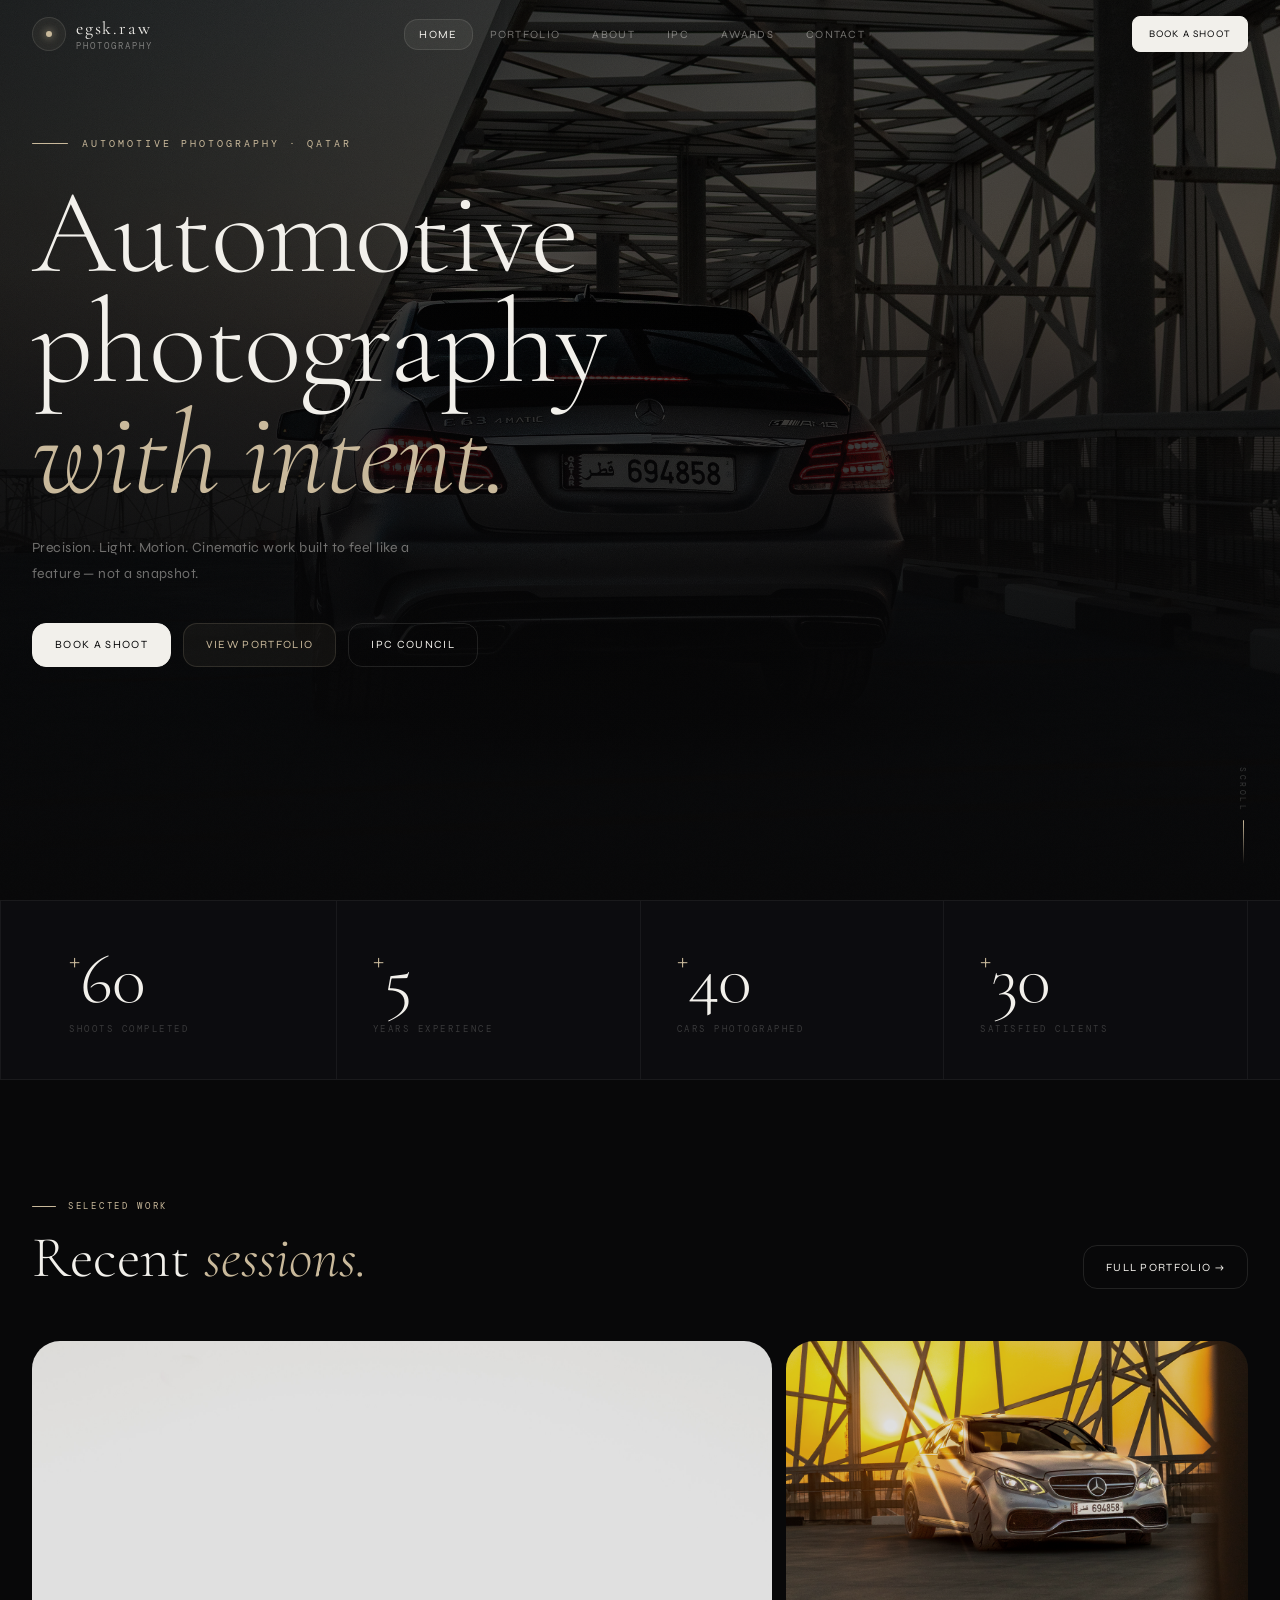
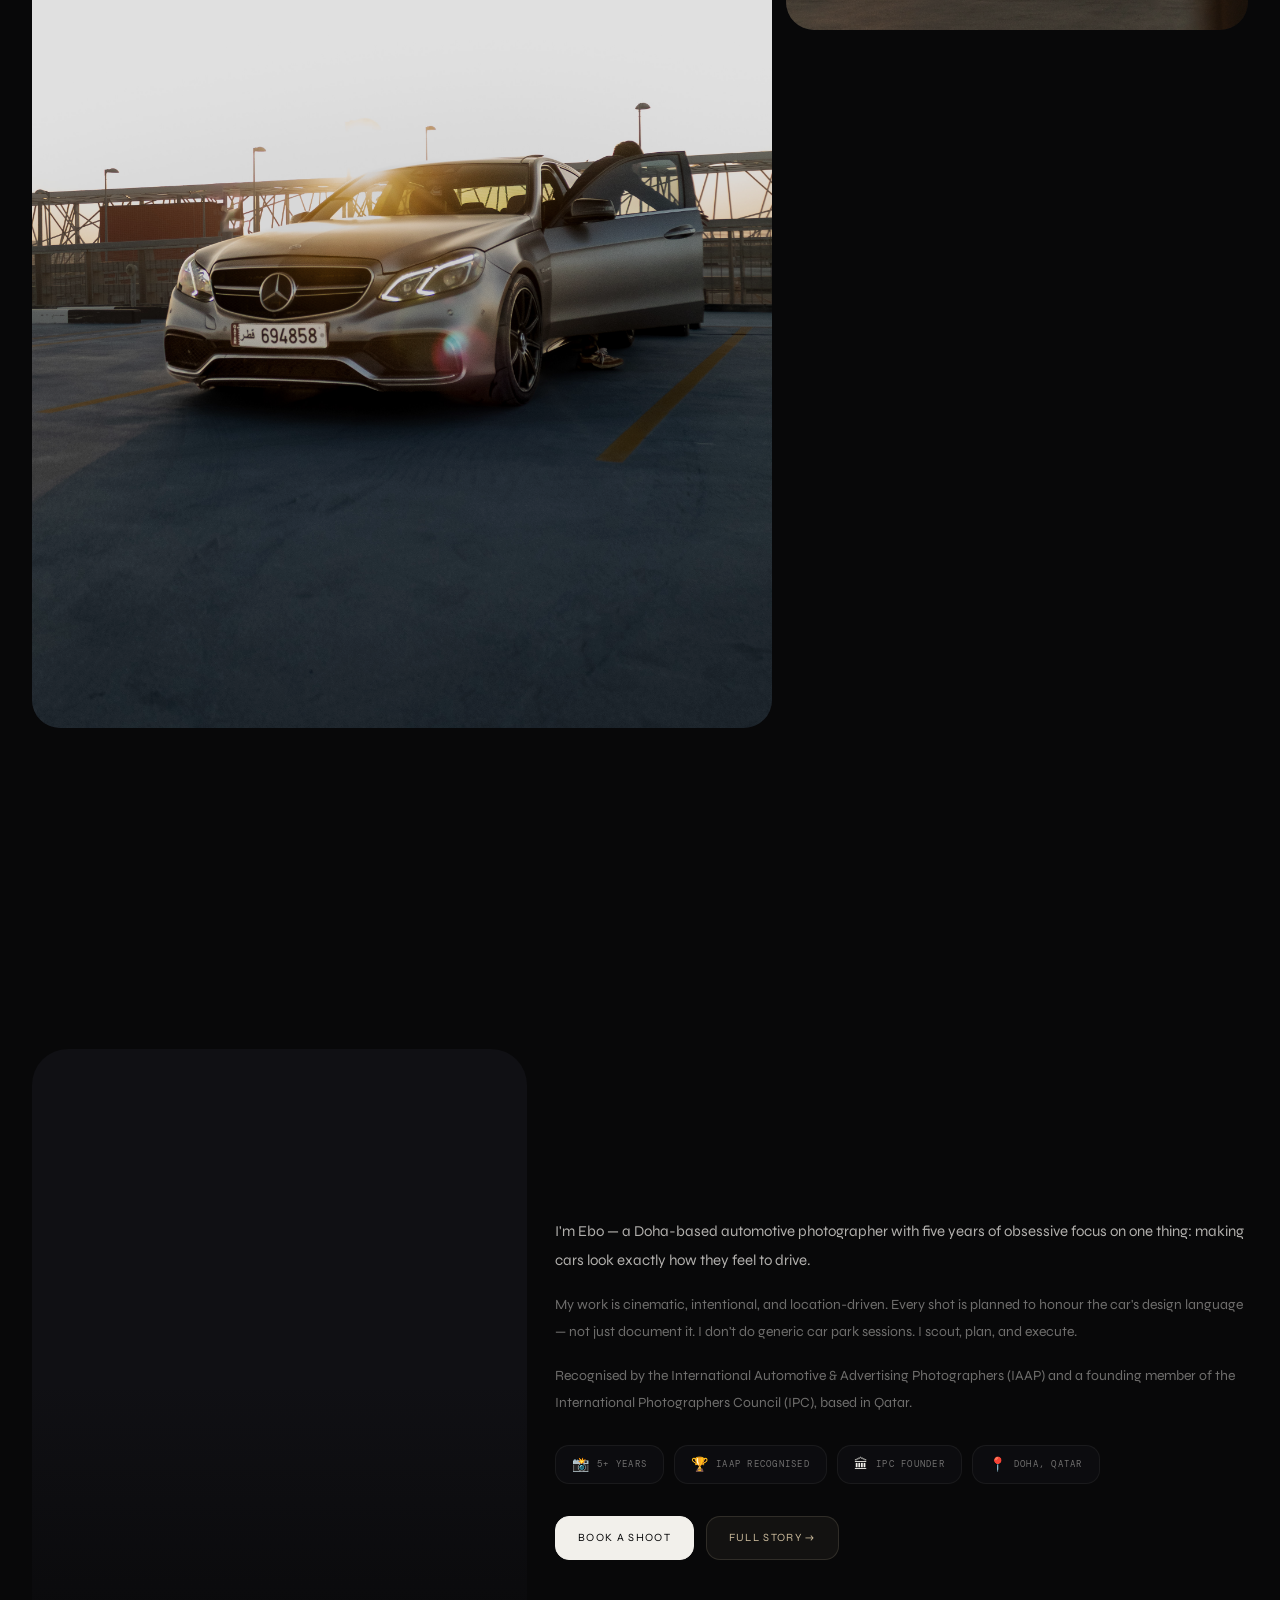
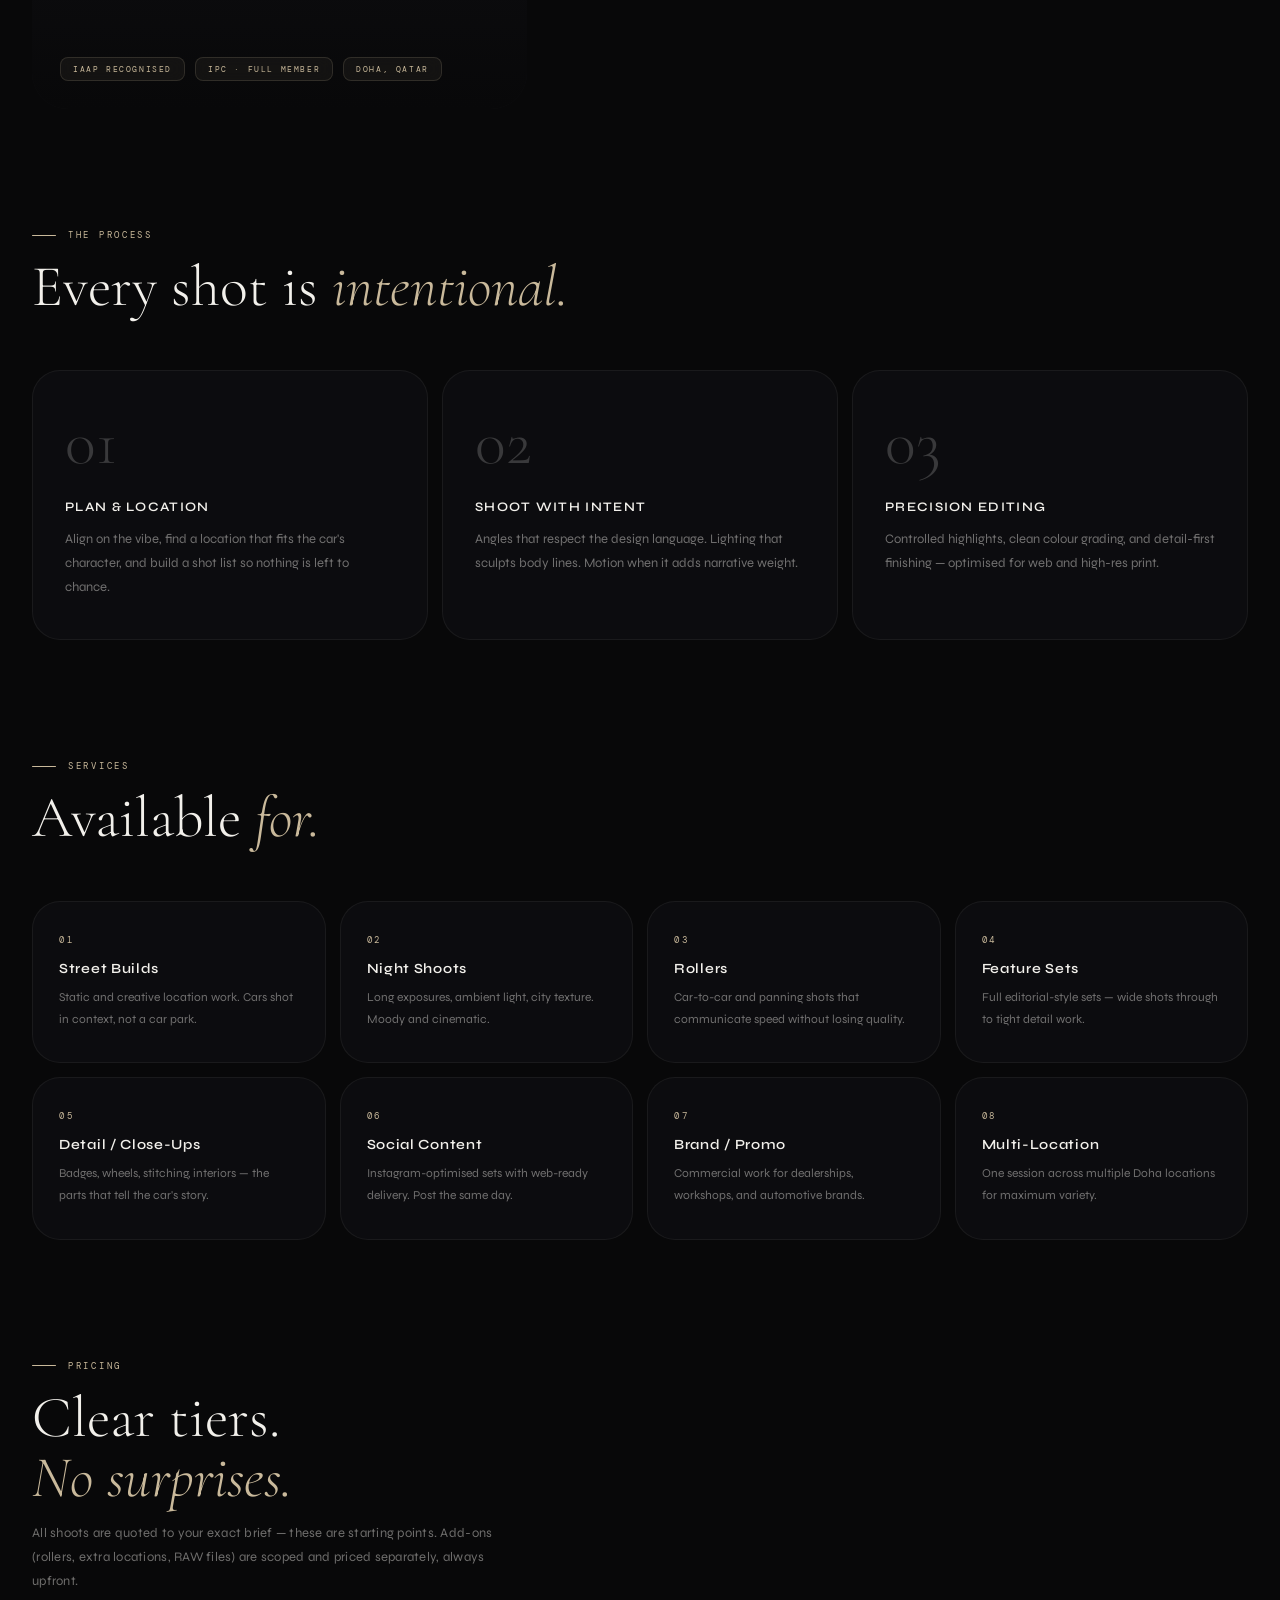
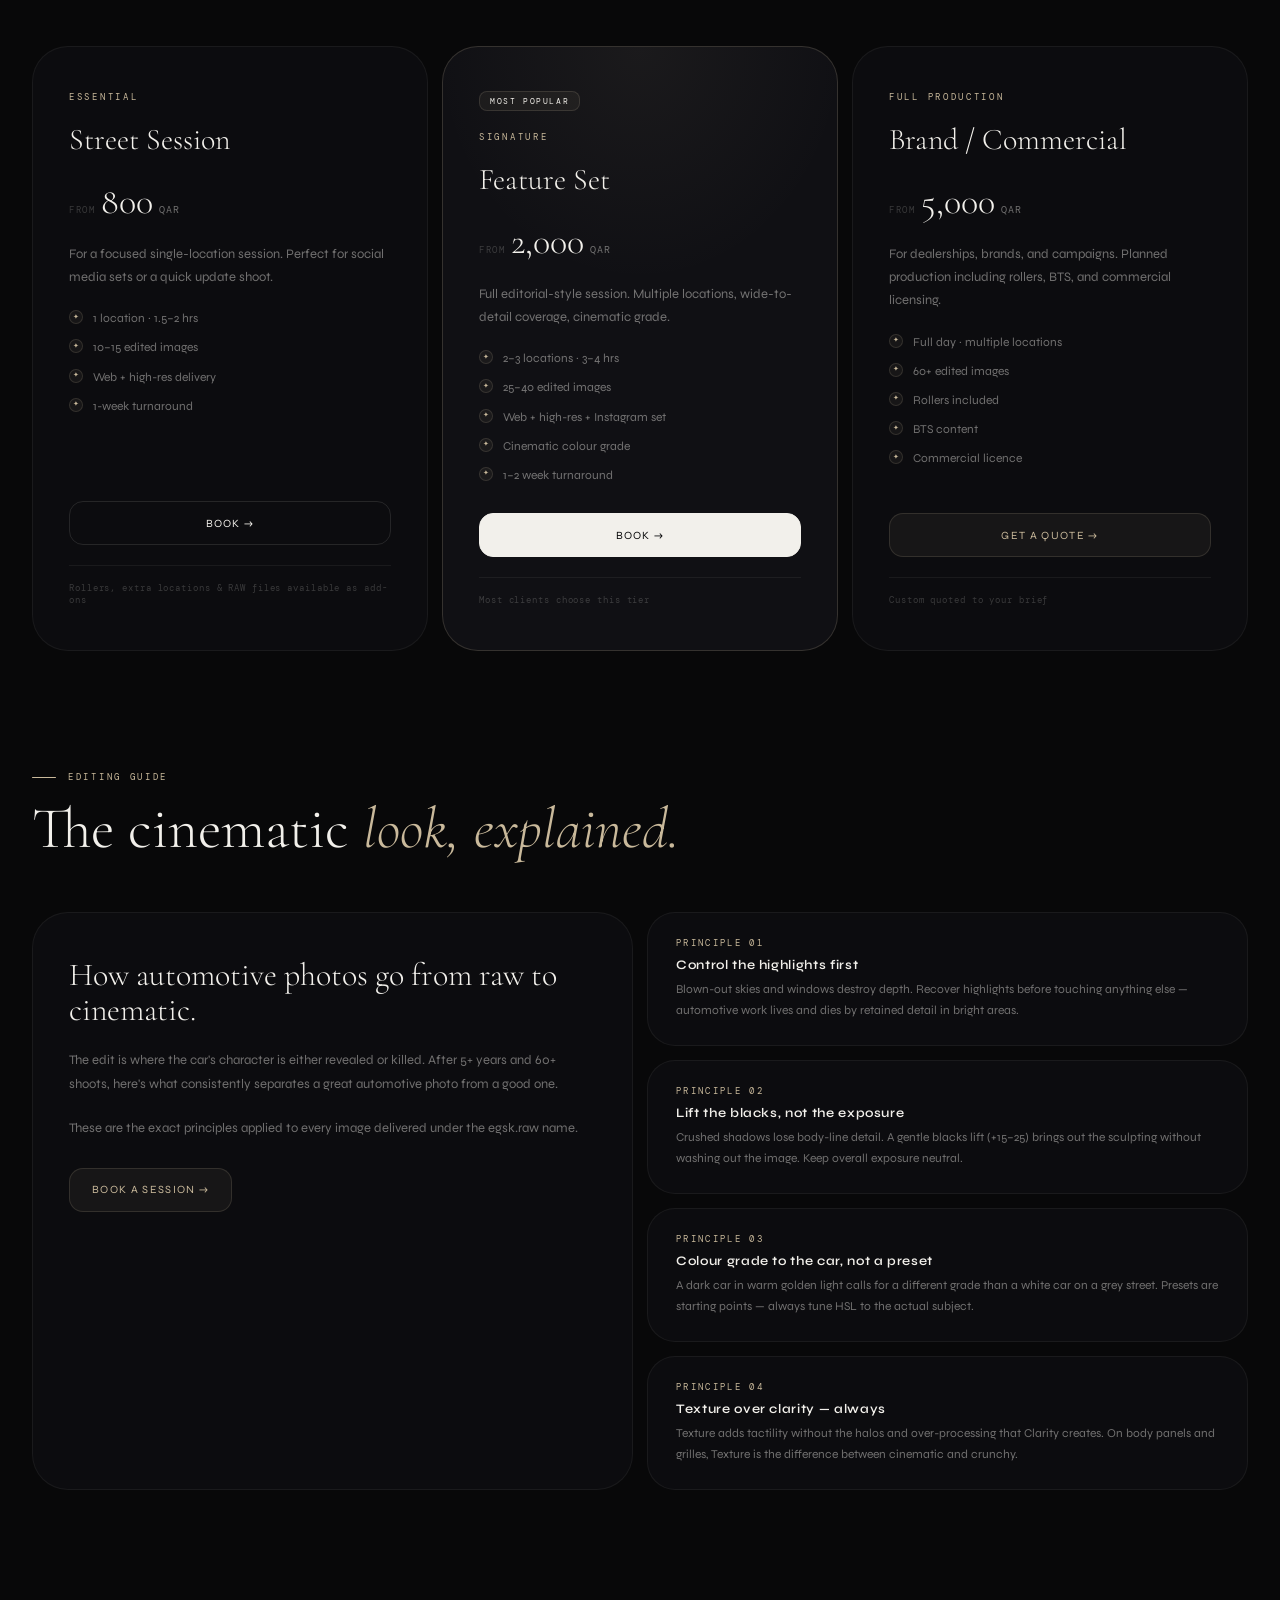
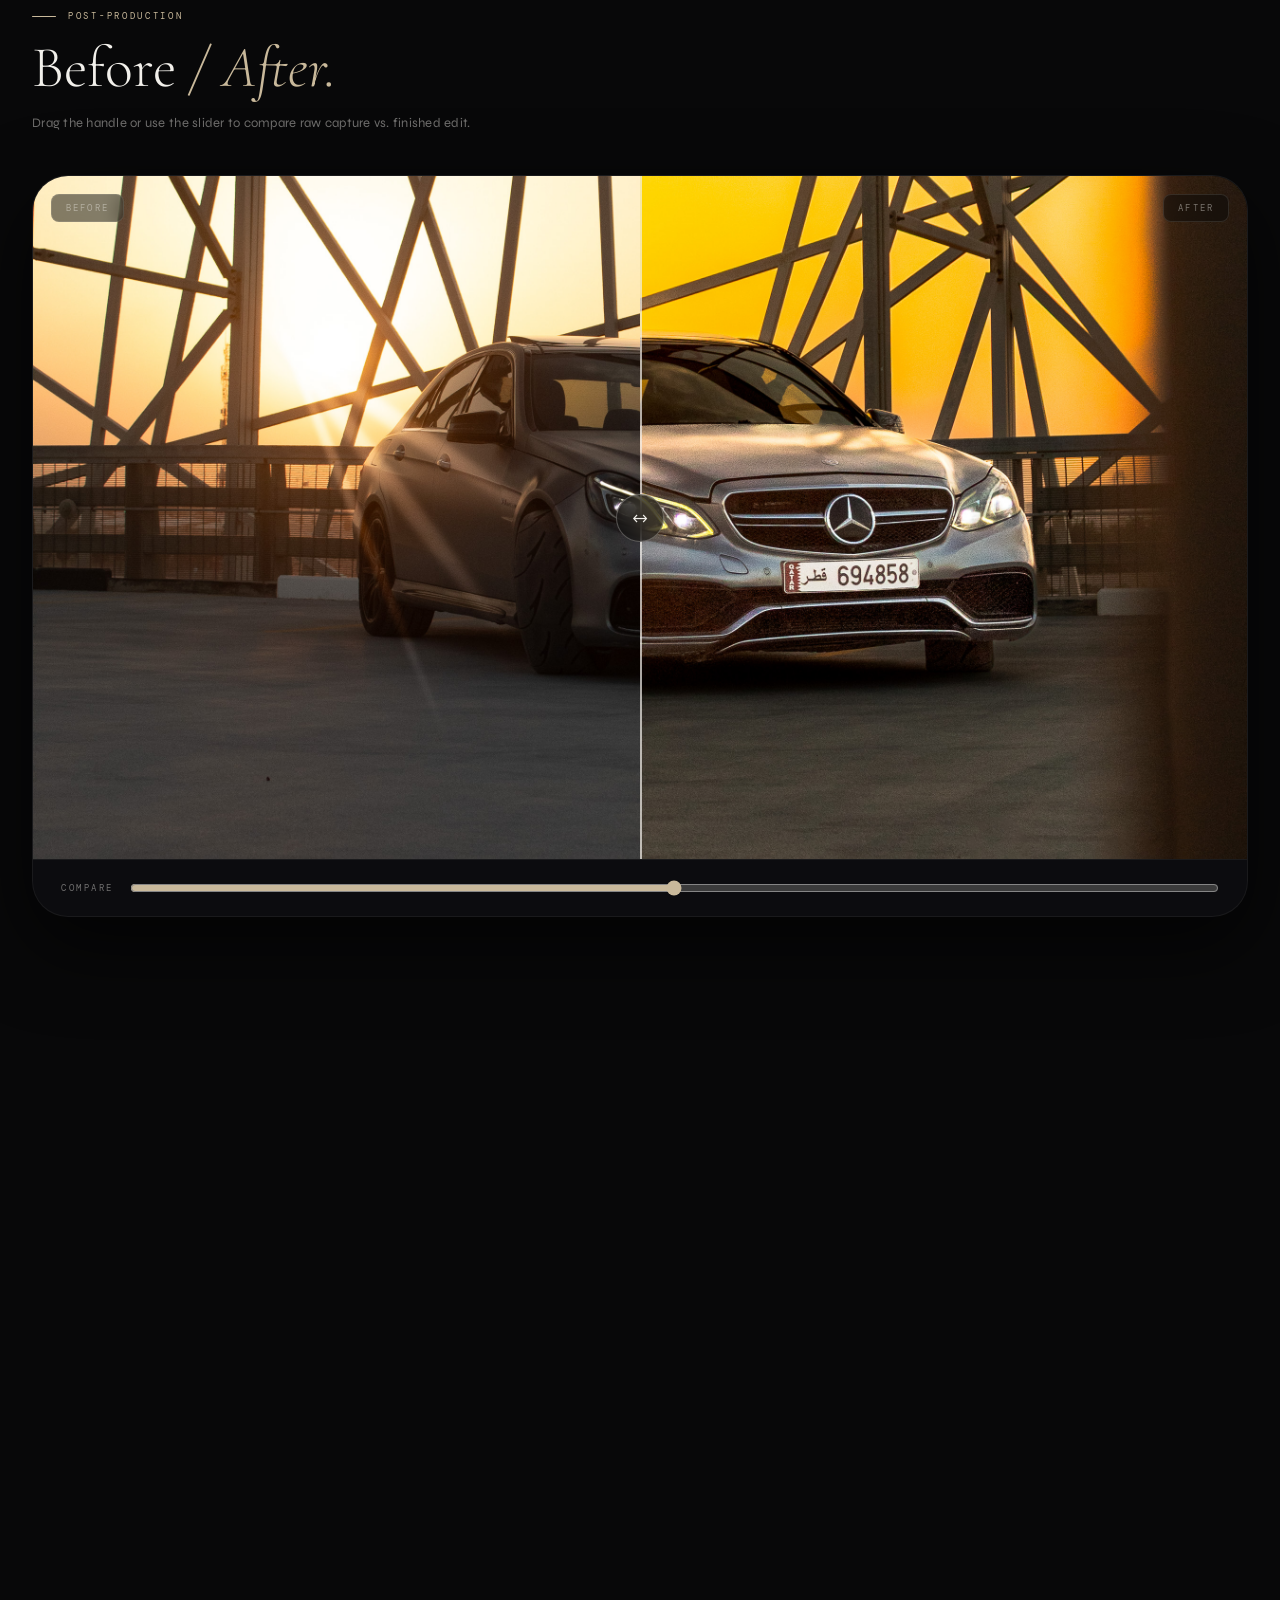
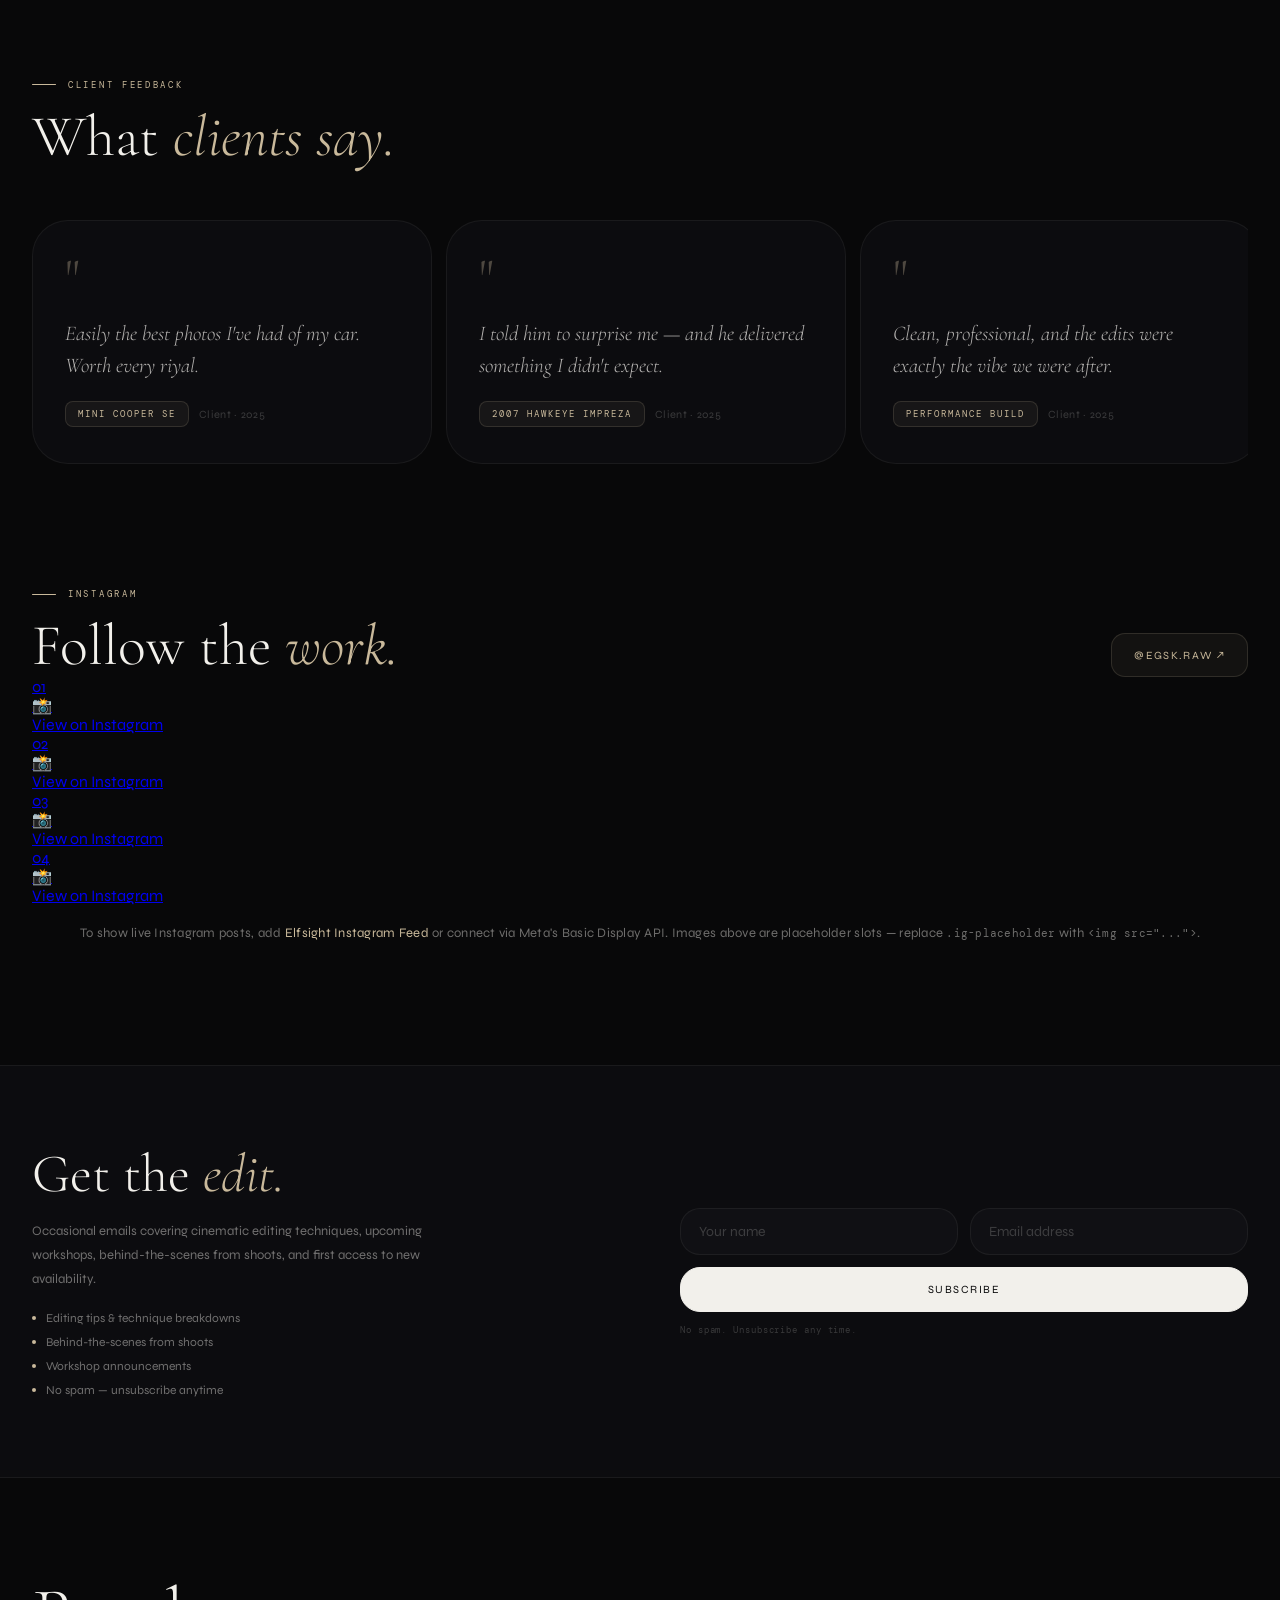
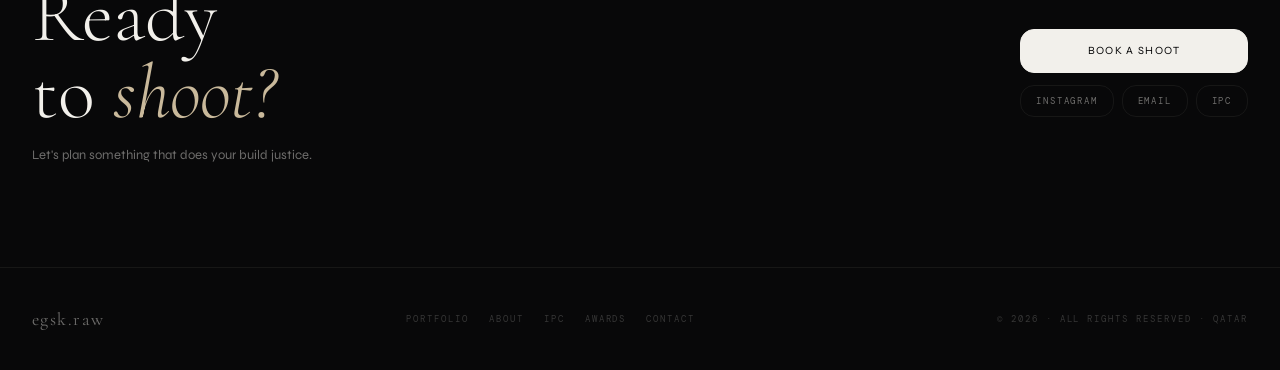
==== commit 5cbd003f: "Remove Instagram feed styles and add Elfsight script Removed Instagram feed styles and added Elfsigh" ====
--- a/index.html
+++ b/index.html
@@ -175,16 +175,9 @@
 .nl-msg.error{display:block;color:#e57373;background:rgba(229,115,115,.06);border:1px solid rgba(229,115,115,.15);}
 
 /* ─── INSTAGRAM FEED ─── */
-.ig-feed{display:grid;grid-template-columns:repeat(4,1fr);gap:10px;margin-top:52px;}
-.ig-item{border-radius:var(--r-md);overflow:hidden;aspect-ratio:1;background:var(--ink-2);position:relative;cursor:pointer;}
-.ig-item img{width:100%;height:100%;object-fit:cover;display:block;transition:transform .5s cubic-bezier(.16,1,.3,1),filter .4s;filter:brightness(.85) saturate(.85);}
-.ig-item:hover img{transform:scale(1.06);filter:brightness(1) saturate(1);}
-.ig-overlay{position:absolute;inset:0;background:rgba(8,8,9,.7);opacity:0;transition:opacity .3s;display:flex;align-items:center;justify-content:center;flex-direction:column;gap:8px;}
-.ig-item:hover .ig-overlay{opacity:1;}
-.ig-overlay-icon{font-size:24px;}
-.ig-overlay-label{font-family:var(--f-mono);font-size:9px;letter-spacing:.2em;color:var(--text-3);text-transform:uppercase;}
-.ig-placeholder{width:100%;height:100%;display:flex;align-items:center;justify-content:center;background:var(--ink-2);}
-.ig-placeholder-n{font-family:var(--f-display);font-size:28px;font-weight:300;color:rgba(201,185,155,.15);}
+<!-- Elfsight Instagram Feed | Untitled Instagram Feed -->
+<script src="https://elfsightcdn.com/platform.js" async></script>
+<div class="elfsight-app-a3722c45-bc73-4ba9-9c2f-bad129d52f4d" data-elfsight-app-lazy></div>
 
 /* ─── MEGA CTA ─── */
 .cta-strip{background:var(--ink-1);border-top:1px solid var(--b1);border-bottom:1px solid var(--b1);}
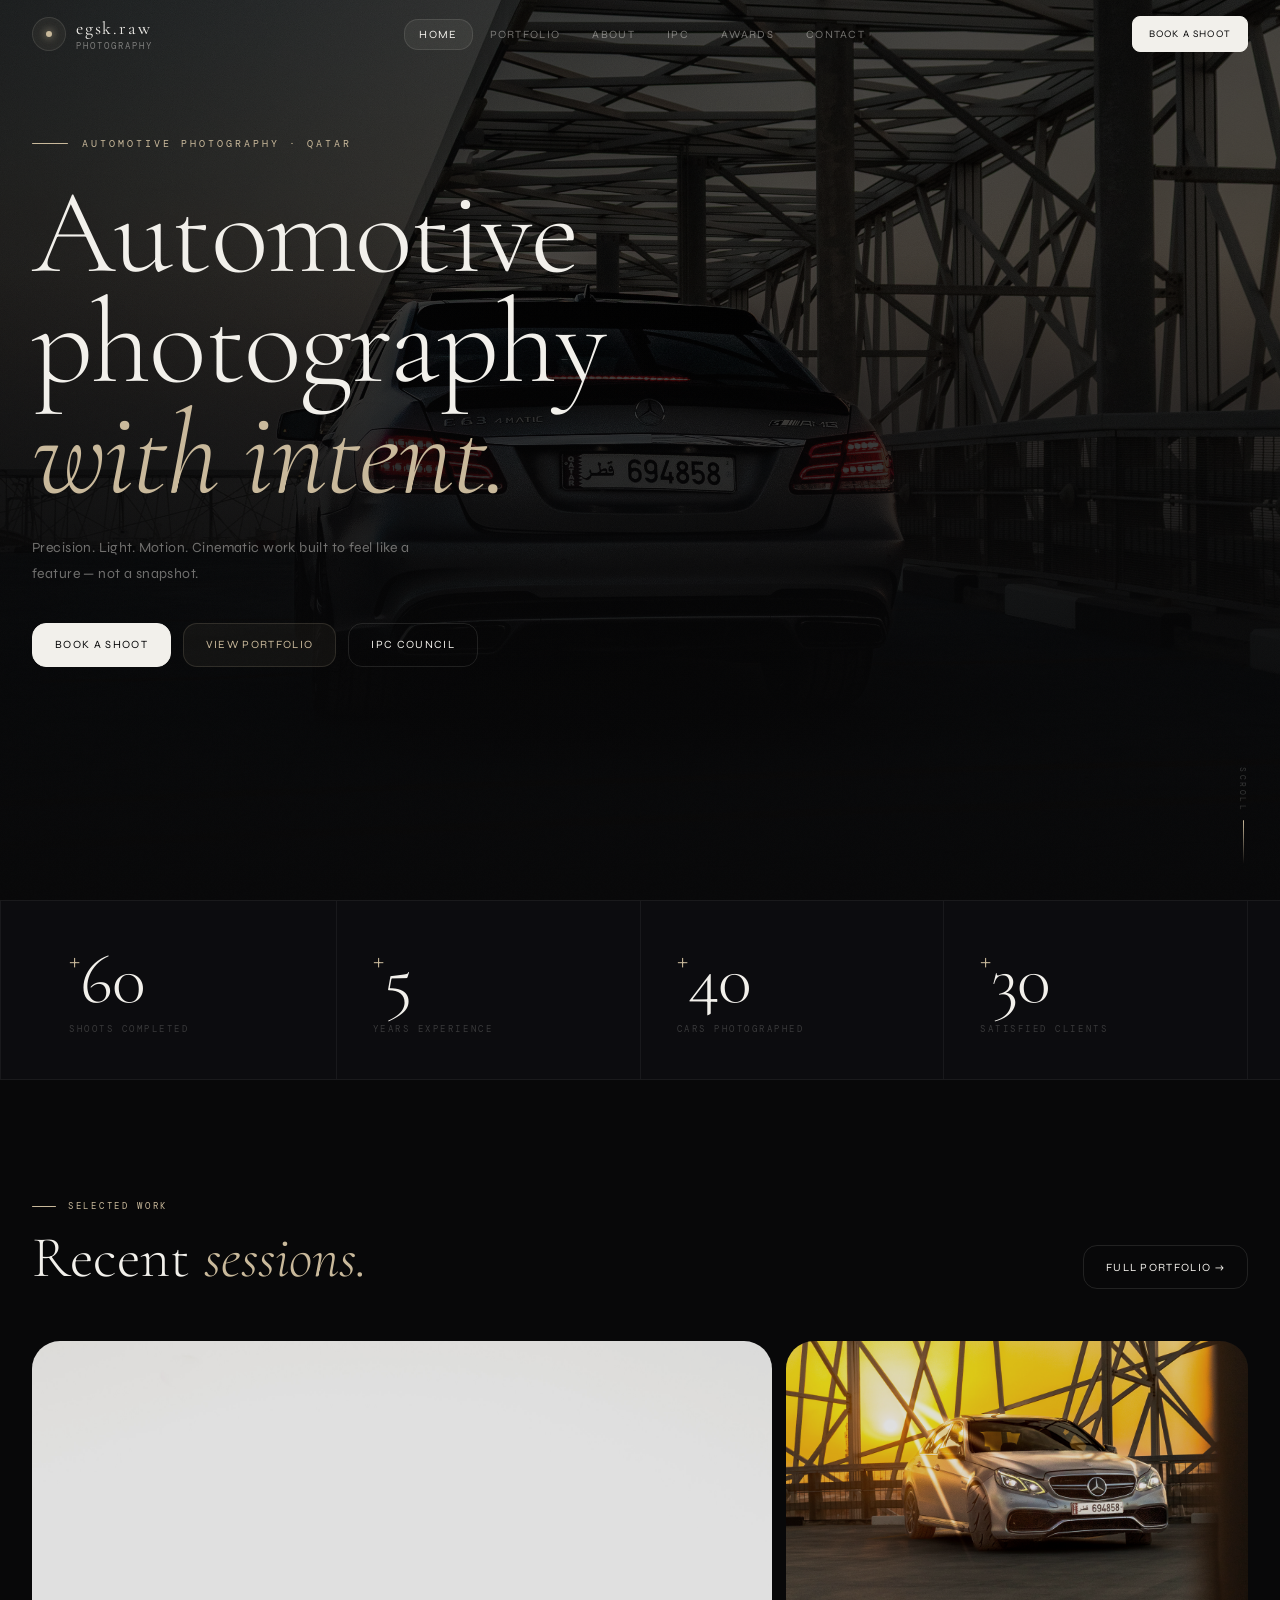
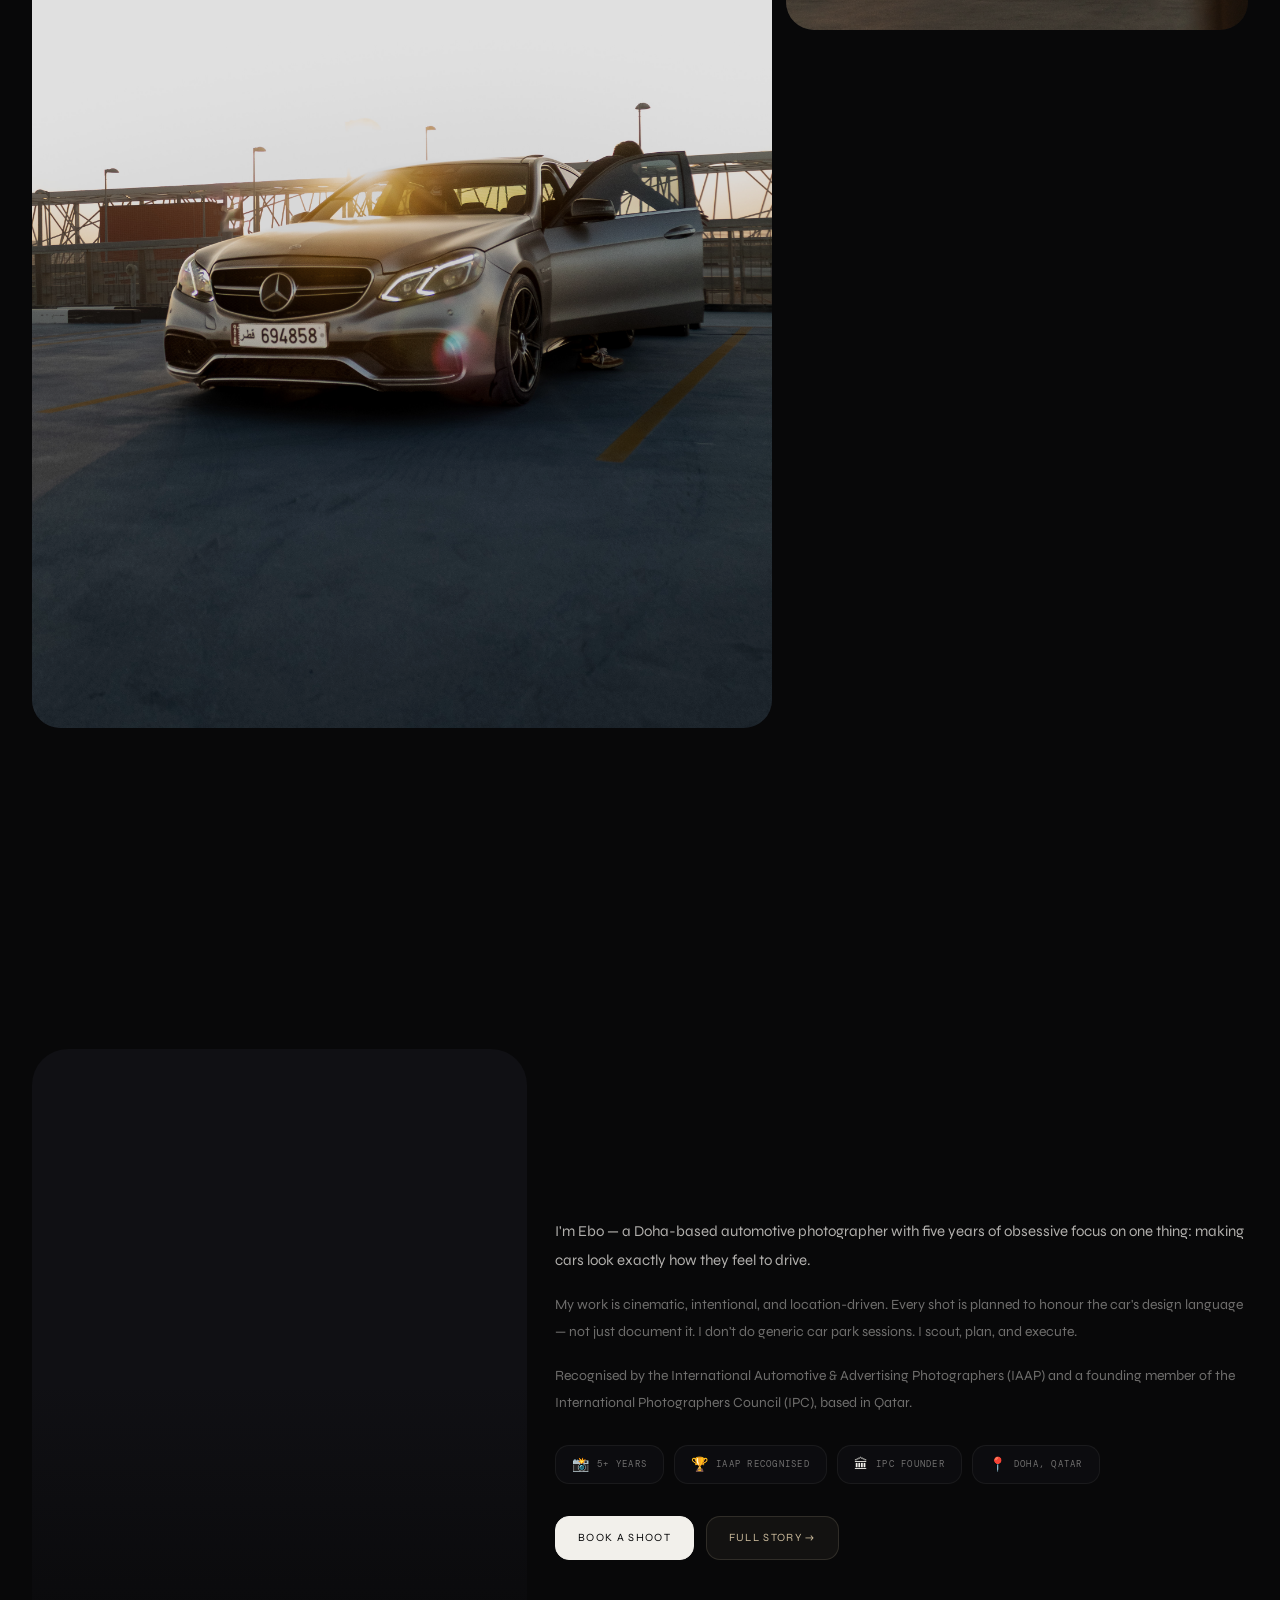
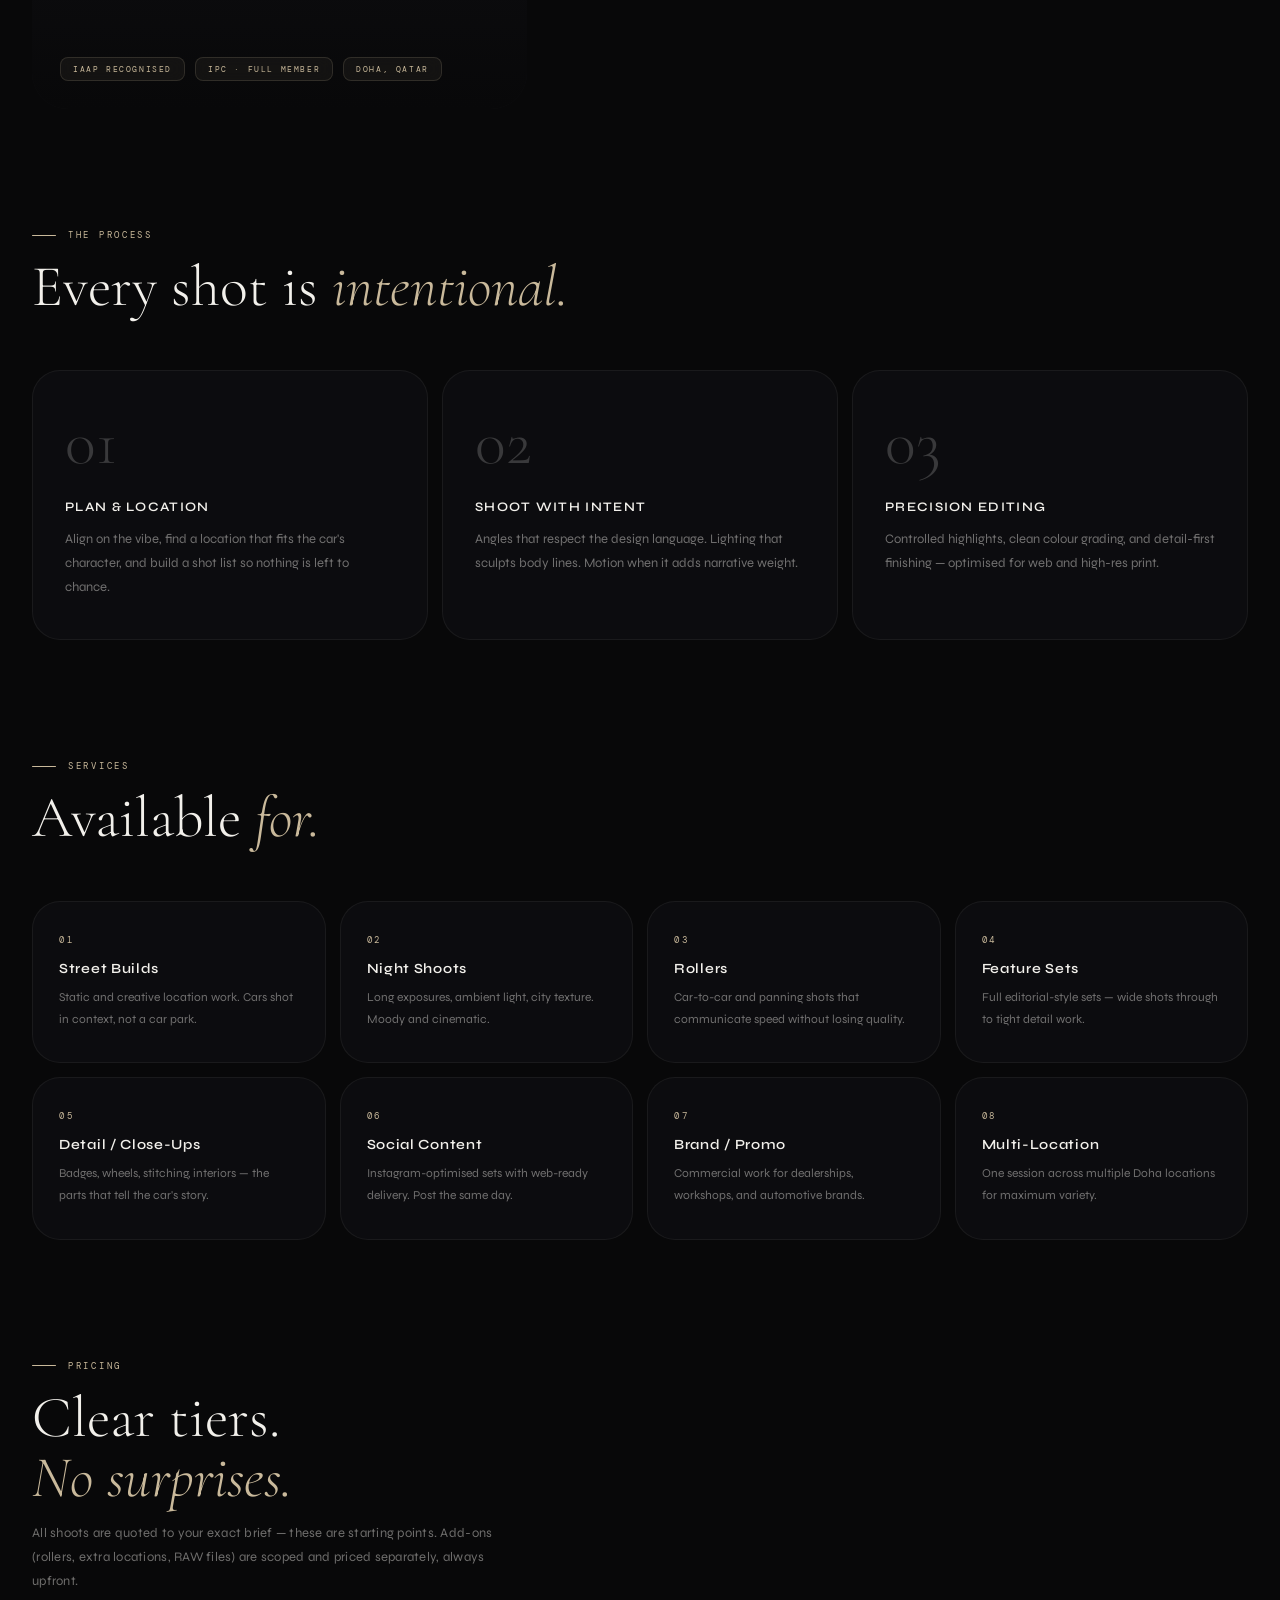
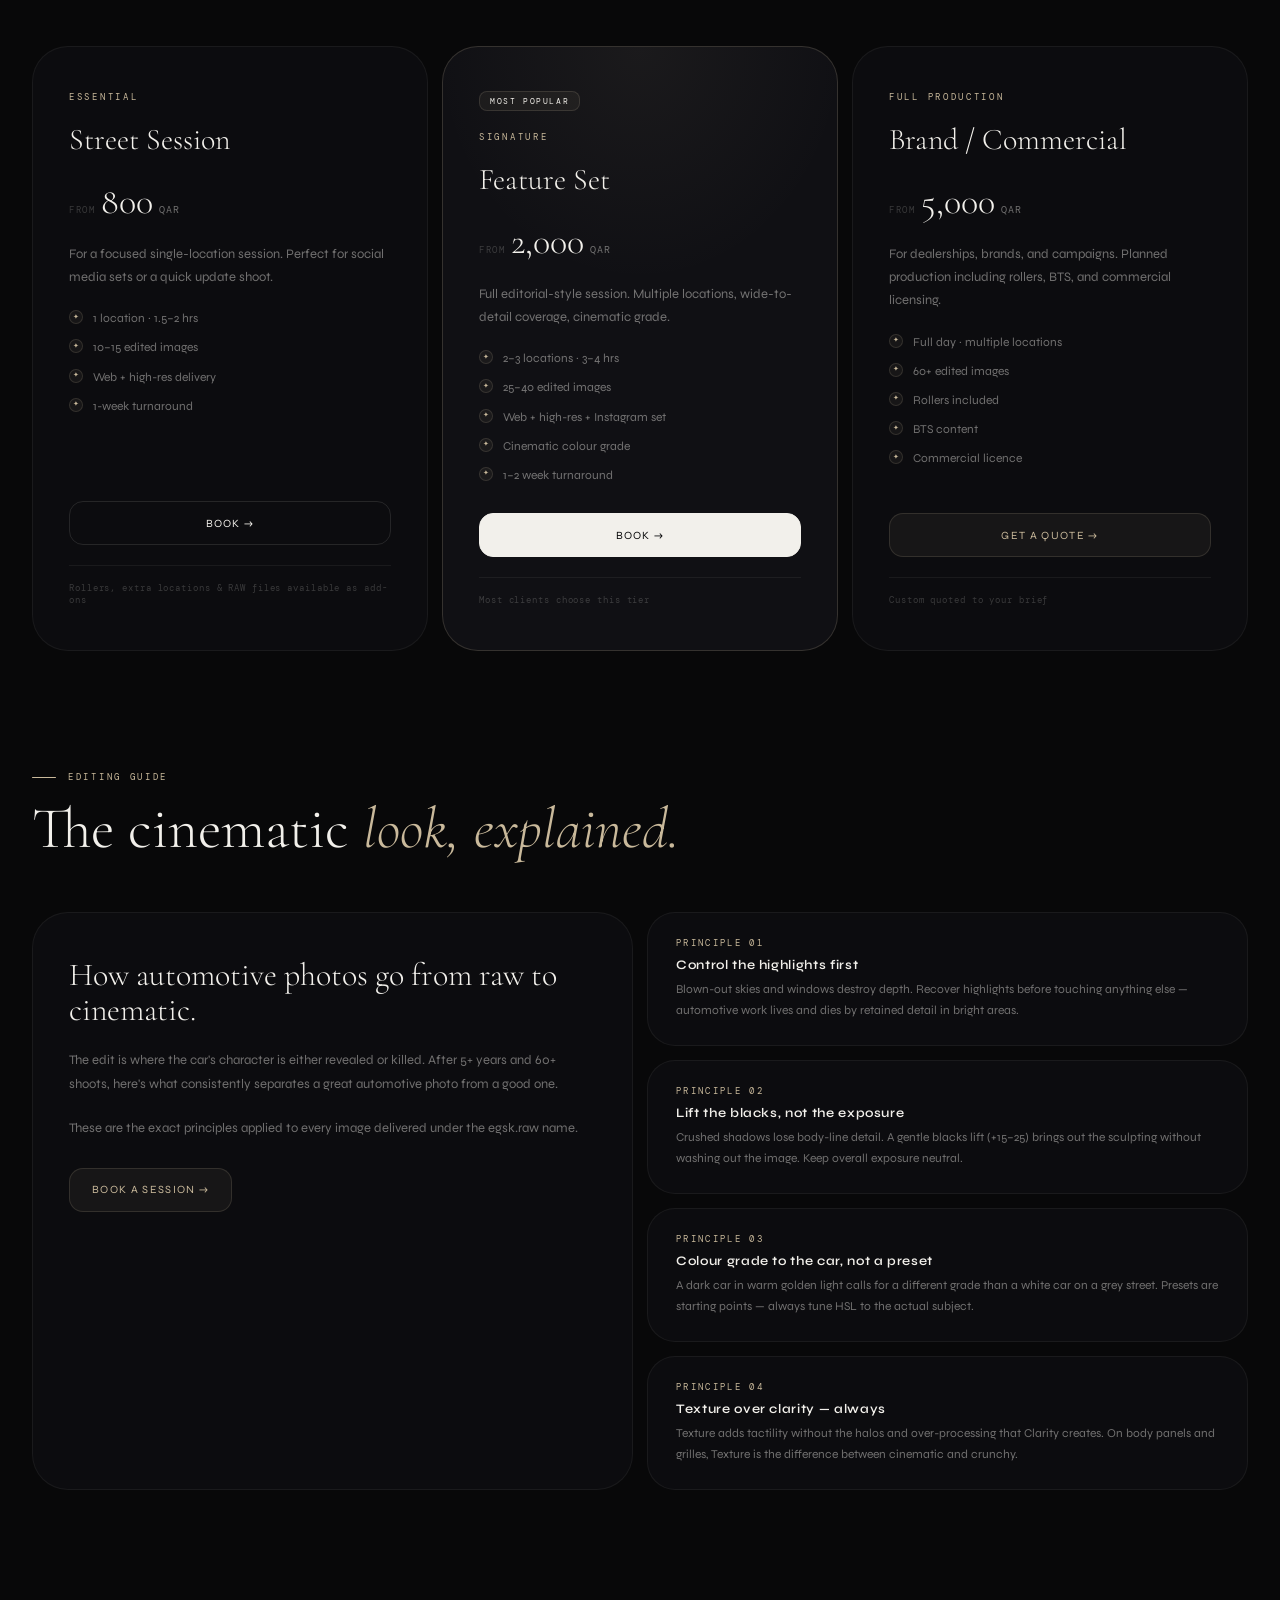
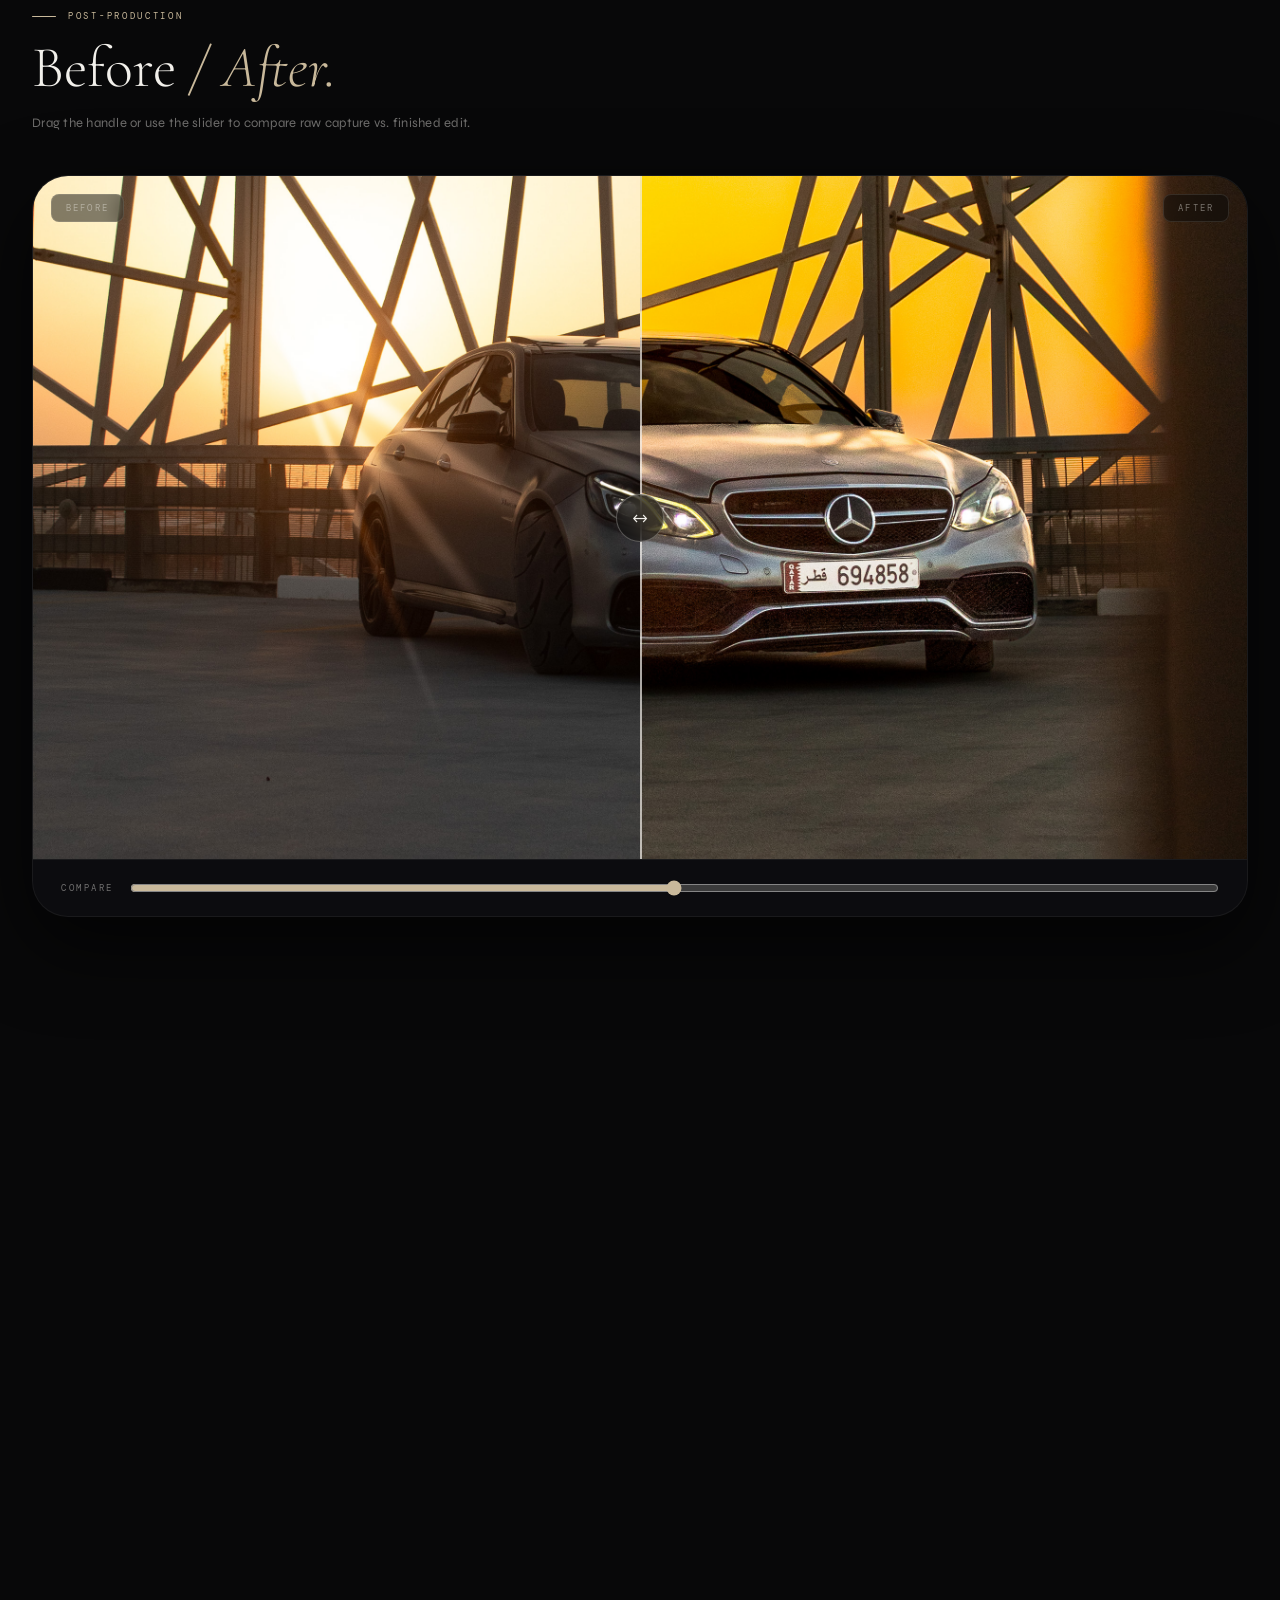
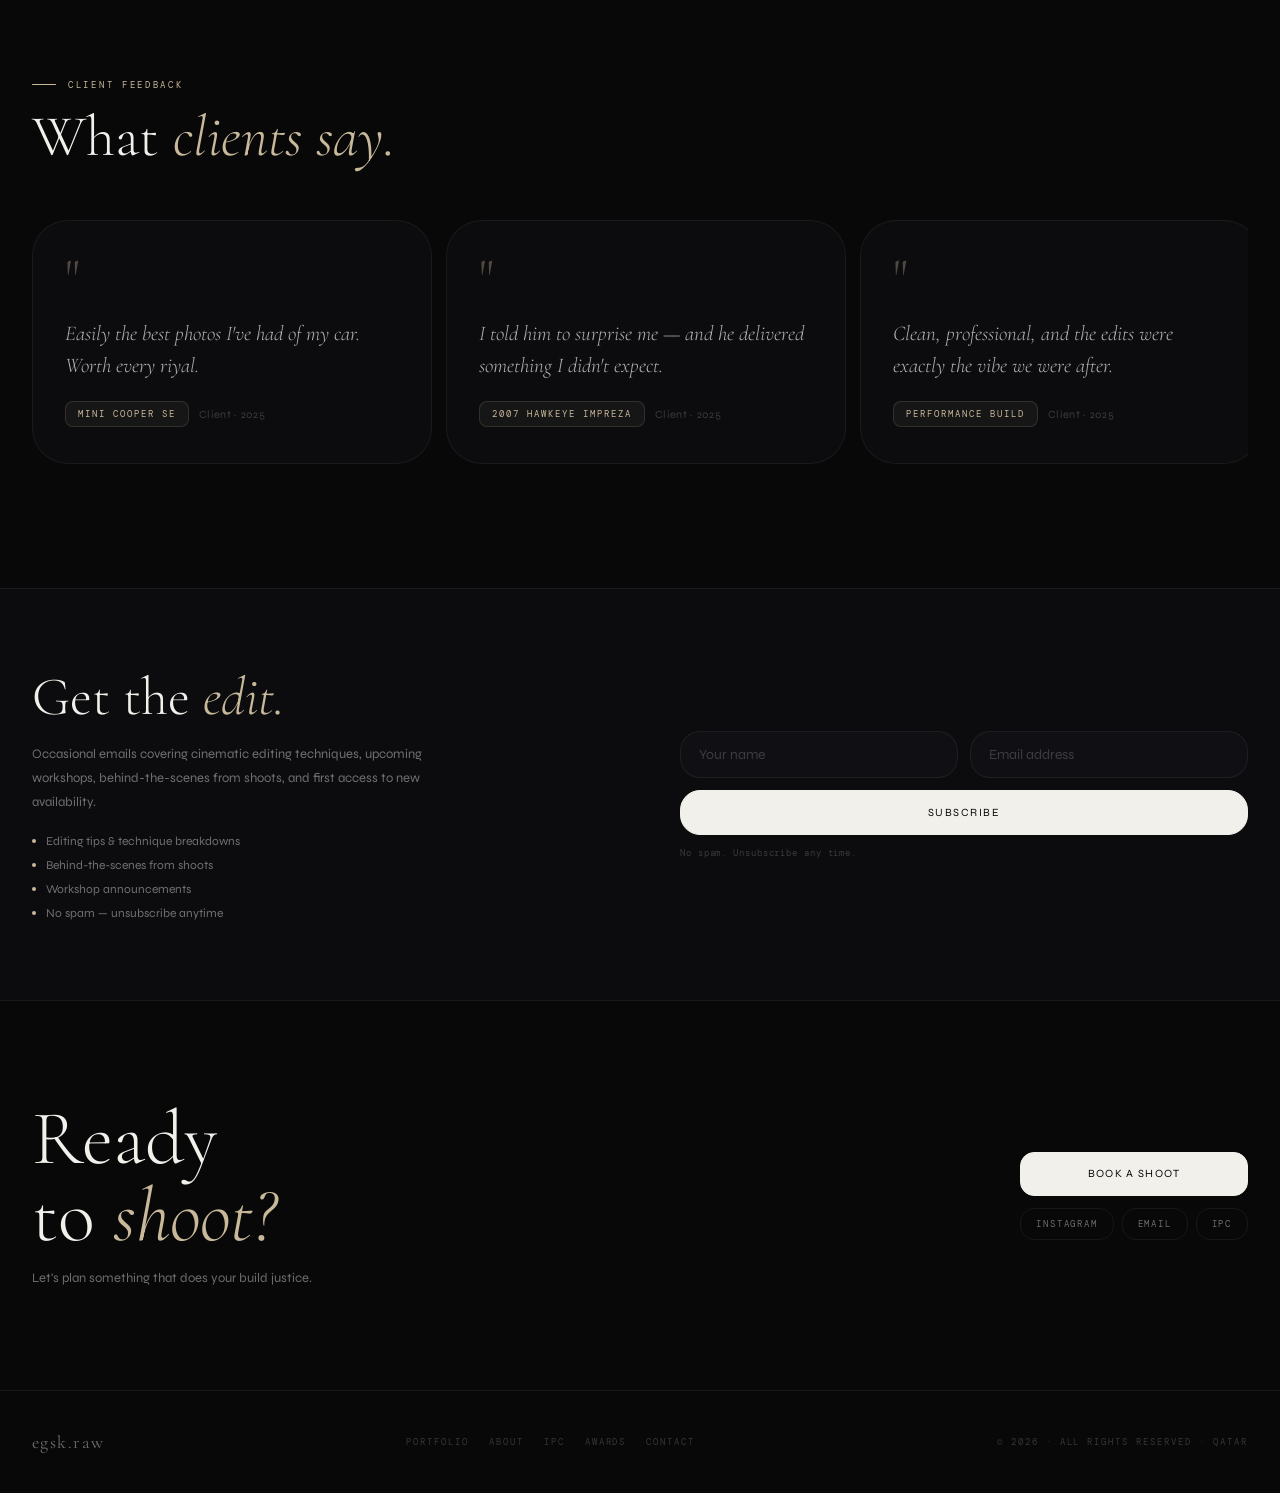
==== commit 9fc5adc5: "Update index.html" ====
--- a/index.html
+++ b/index.html
@@ -466,34 +466,9 @@
 </div></div>
 
 <!-- ═══ INSTAGRAM FEED ═══ -->
-<div class="section" style="padding-top:0"><div class="section-inner">
-  <div class="reveal" style="display:flex;justify-content:space-between;align-items:flex-end;flex-wrap:wrap;gap:16px;margin-bottom:0;">
-    <div><div class="eyebrow"><div class="eyebrow-rule"></div><span class="eyebrow-text">Instagram</span></div><h2 class="h2">Follow the <span class="em">work.</span></h2></div>
-    <a class="btn btn-ghost" href="https://instagram.com/egsk.raw" target="_blank" rel="noopener">@egsk.raw ↗</a>
-  </div>
-  <!-- Instagram embed grid — replace hrefs with actual post URLs, img srcs with embed thumbnails -->
-  <div class="ig-feed reveal d1">
-    <a class="ig-item" href="https://instagram.com/egsk.raw" target="_blank" rel="noopener">
-      <div class="ig-placeholder"><div class="ig-placeholder-n">01</div></div>
-      <div class="ig-overlay"><div class="ig-overlay-icon">📸</div><div class="ig-overlay-label">View on Instagram</div></div>
-    </a>
-    <a class="ig-item" href="https://instagram.com/egsk.raw" target="_blank" rel="noopener">
-      <div class="ig-placeholder"><div class="ig-placeholder-n">02</div></div>
-      <div class="ig-overlay"><div class="ig-overlay-icon">📸</div><div class="ig-overlay-label">View on Instagram</div></div>
-    </a>
-    <a class="ig-item" href="https://instagram.com/egsk.raw" target="_blank" rel="noopener">
-      <div class="ig-placeholder"><div class="ig-placeholder-n">03</div></div>
-      <div class="ig-overlay"><div class="ig-overlay-icon">📸</div><div class="ig-overlay-label">View on Instagram</div></div>
-    </a>
-    <a class="ig-item" href="https://instagram.com/egsk.raw" target="_blank" rel="noopener">
-      <div class="ig-placeholder"><div class="ig-placeholder-n">04</div></div>
-      <div class="ig-overlay"><div class="ig-overlay-icon">📸</div><div class="ig-overlay-label">View on Instagram</div></div>
-    </a>
-  </div>
-  <p class="body-sm" style="margin-top:16px;text-align:center;">
-    To show live Instagram posts, add <a href="https://elfsight.com/instagram-feed-widget/" target="_blank" rel="noopener" style="color:var(--gold);text-decoration:none;">Elfsight Instagram Feed</a> or connect via Meta's Basic Display API. Images above are placeholder slots — replace <code style="font-family:var(--f-mono);font-size:11px;color:var(--text-3)">.ig-placeholder</code> with <code style="font-family:var(--f-mono);font-size:11px;color:var(--text-3)">&lt;img src="..."&gt;</code>.
-  </p>
-</div></div>
+<!-- Elfsight Instagram Feed | Untitled Instagram Feed -->
+<script src="https://elfsightcdn.com/platform.js" async></script>
+<div class="elfsight-app-a3722c45-bc73-4ba9-9c2f-bad129d52f4d" data-elfsight-app-lazy></div>
 
 <!-- ═══ NEWSLETTER ═══ -->
 <div class="newsletter-strip">
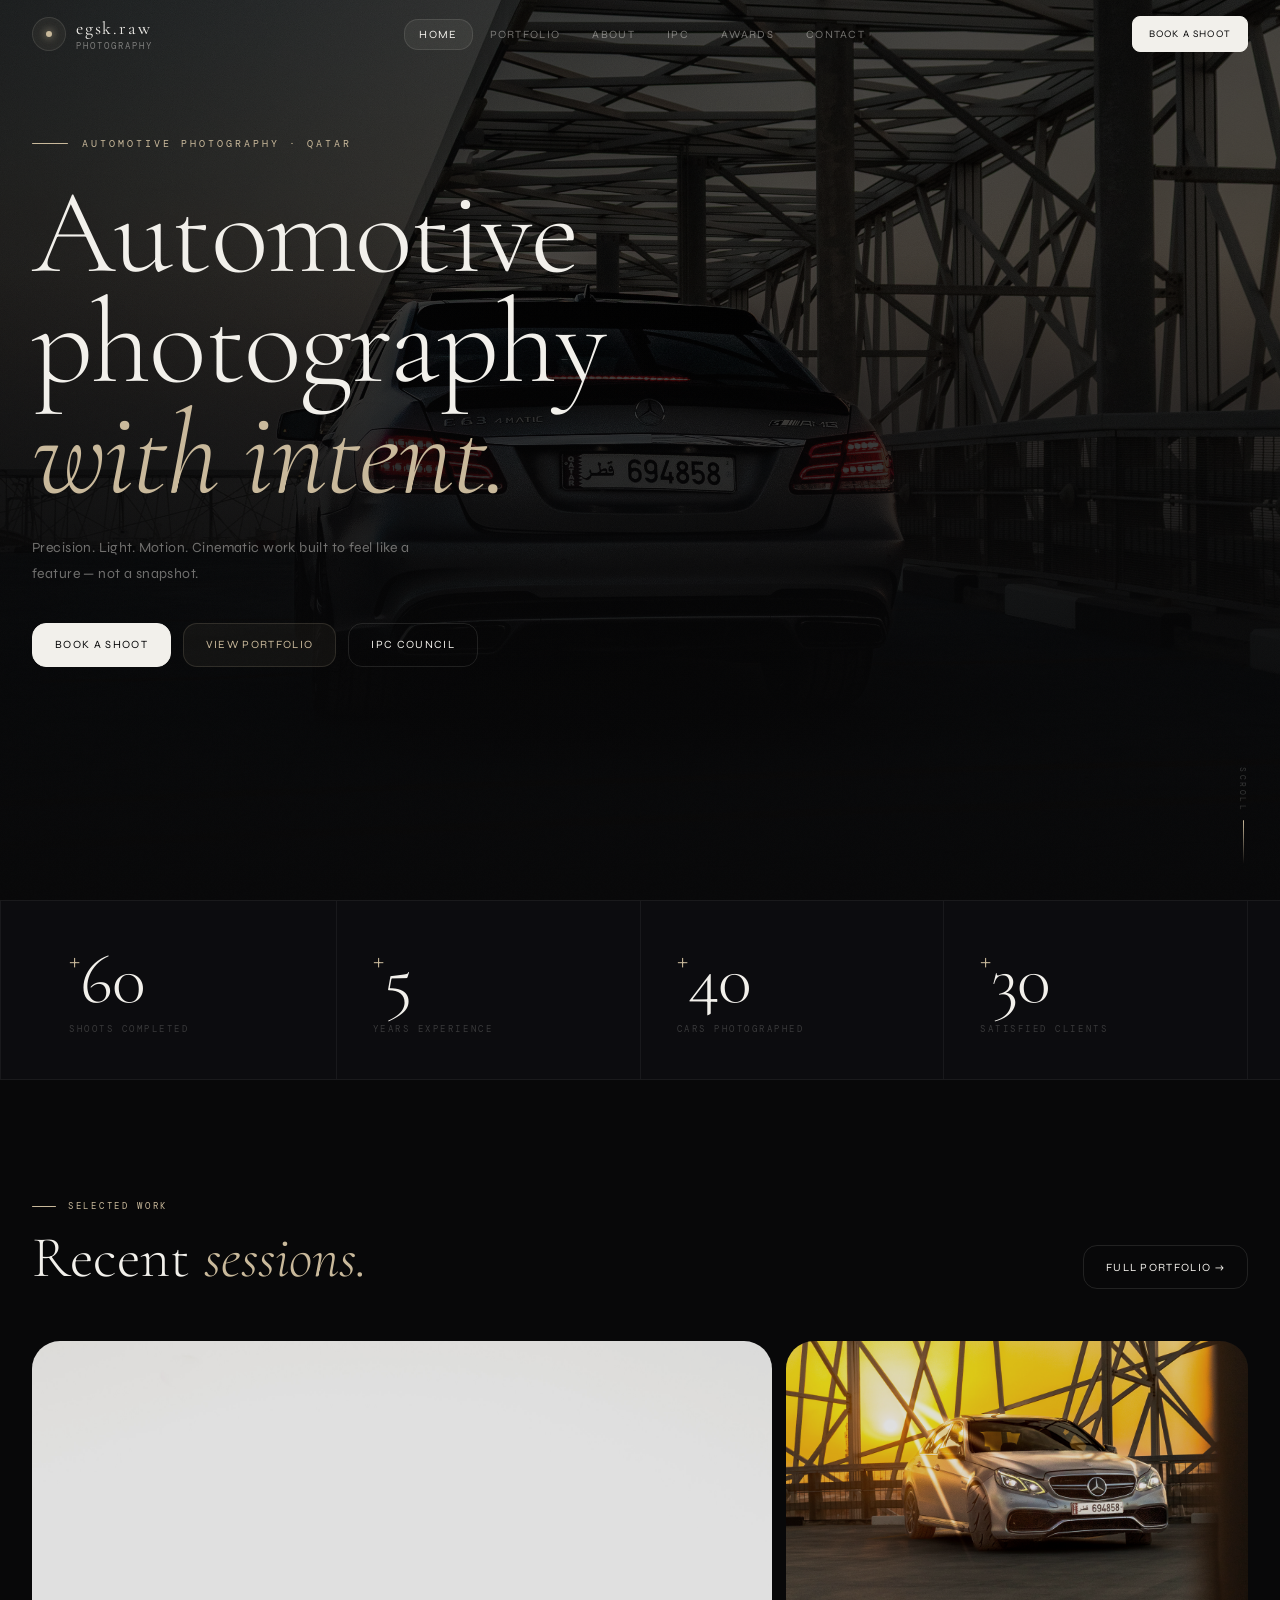
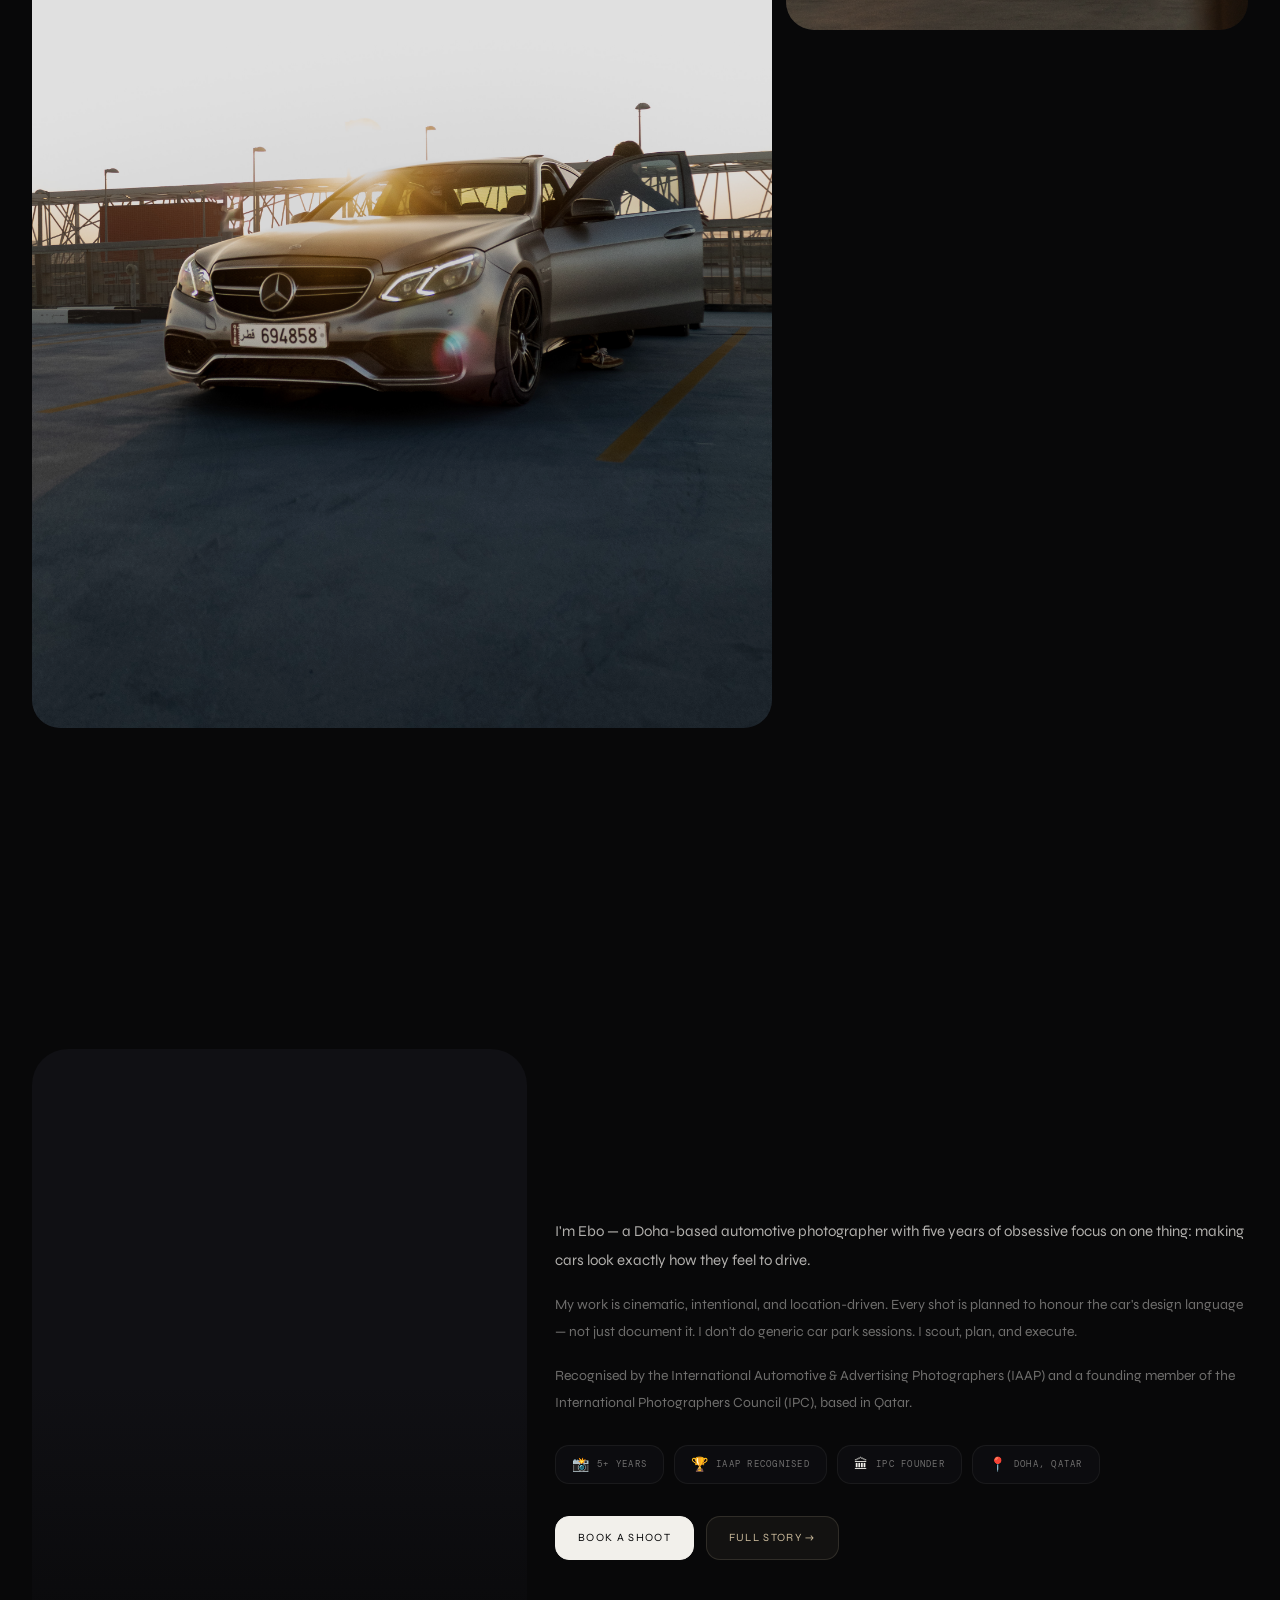
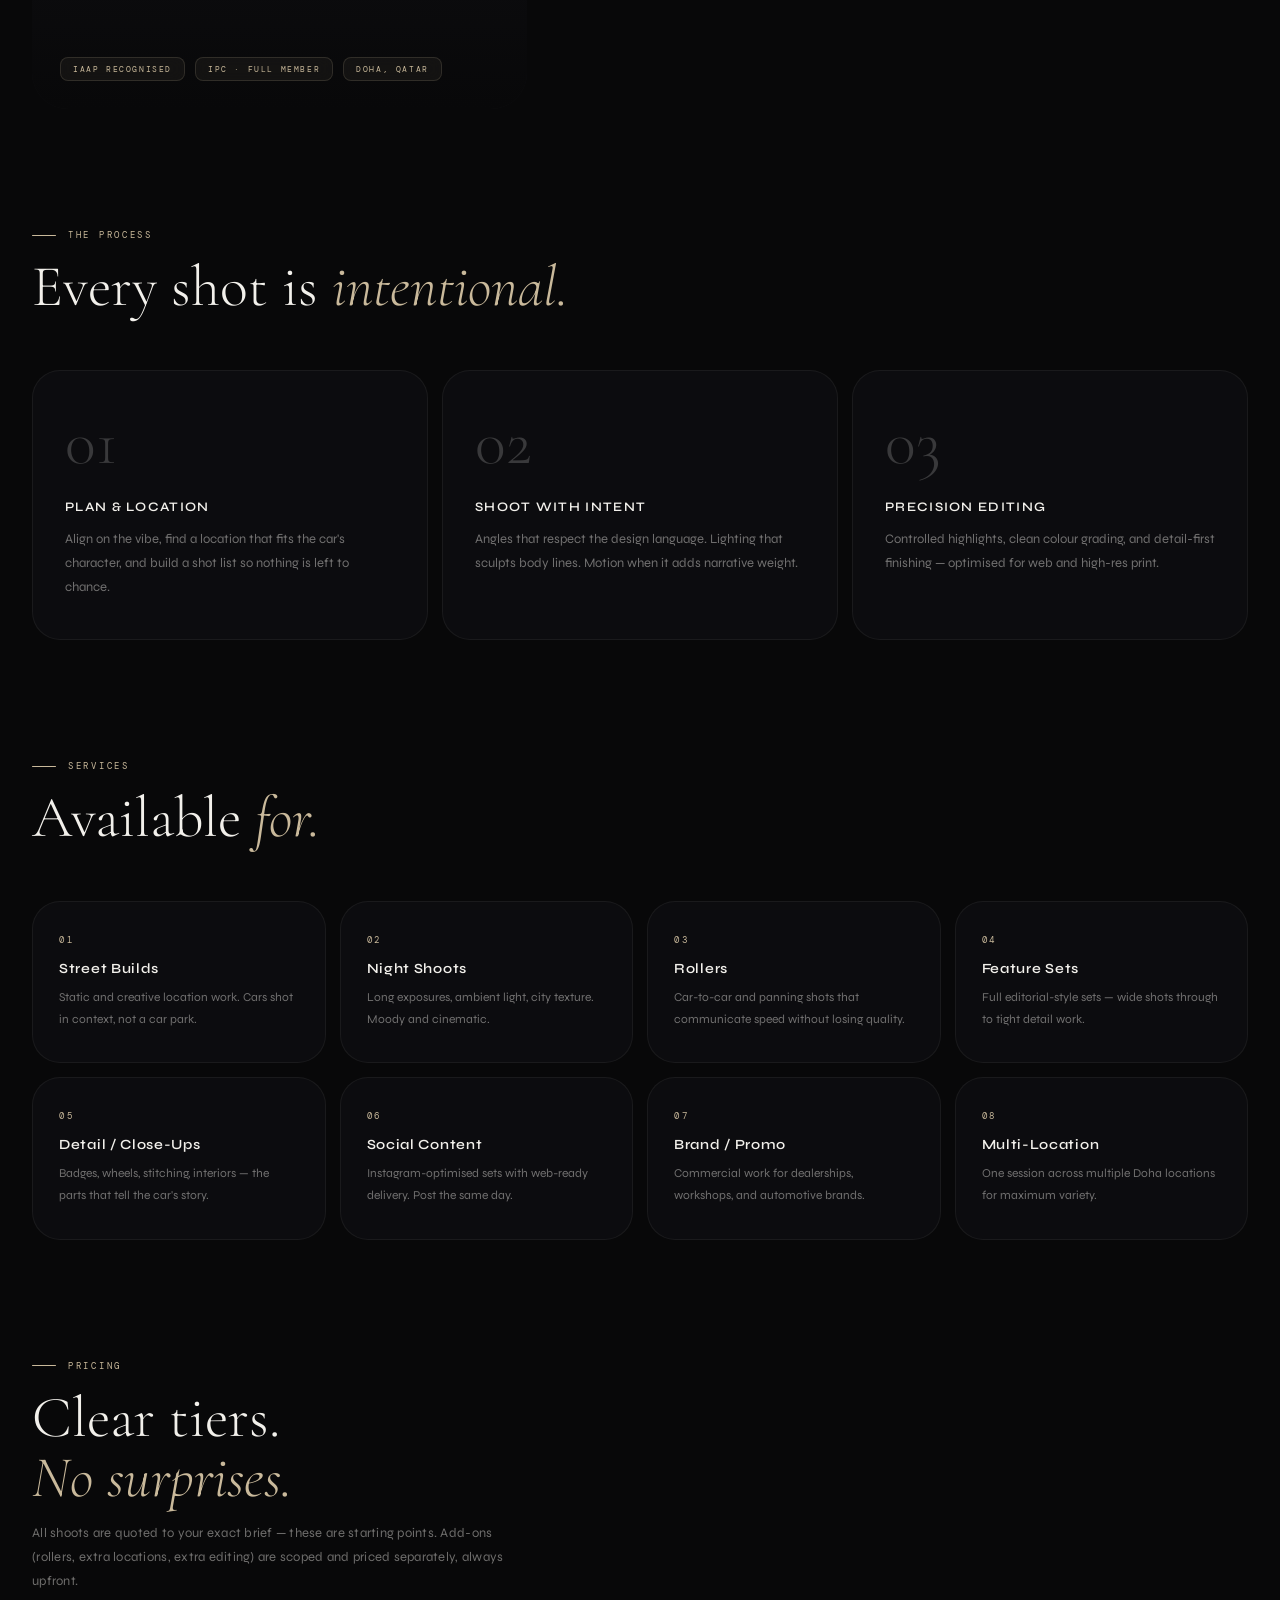
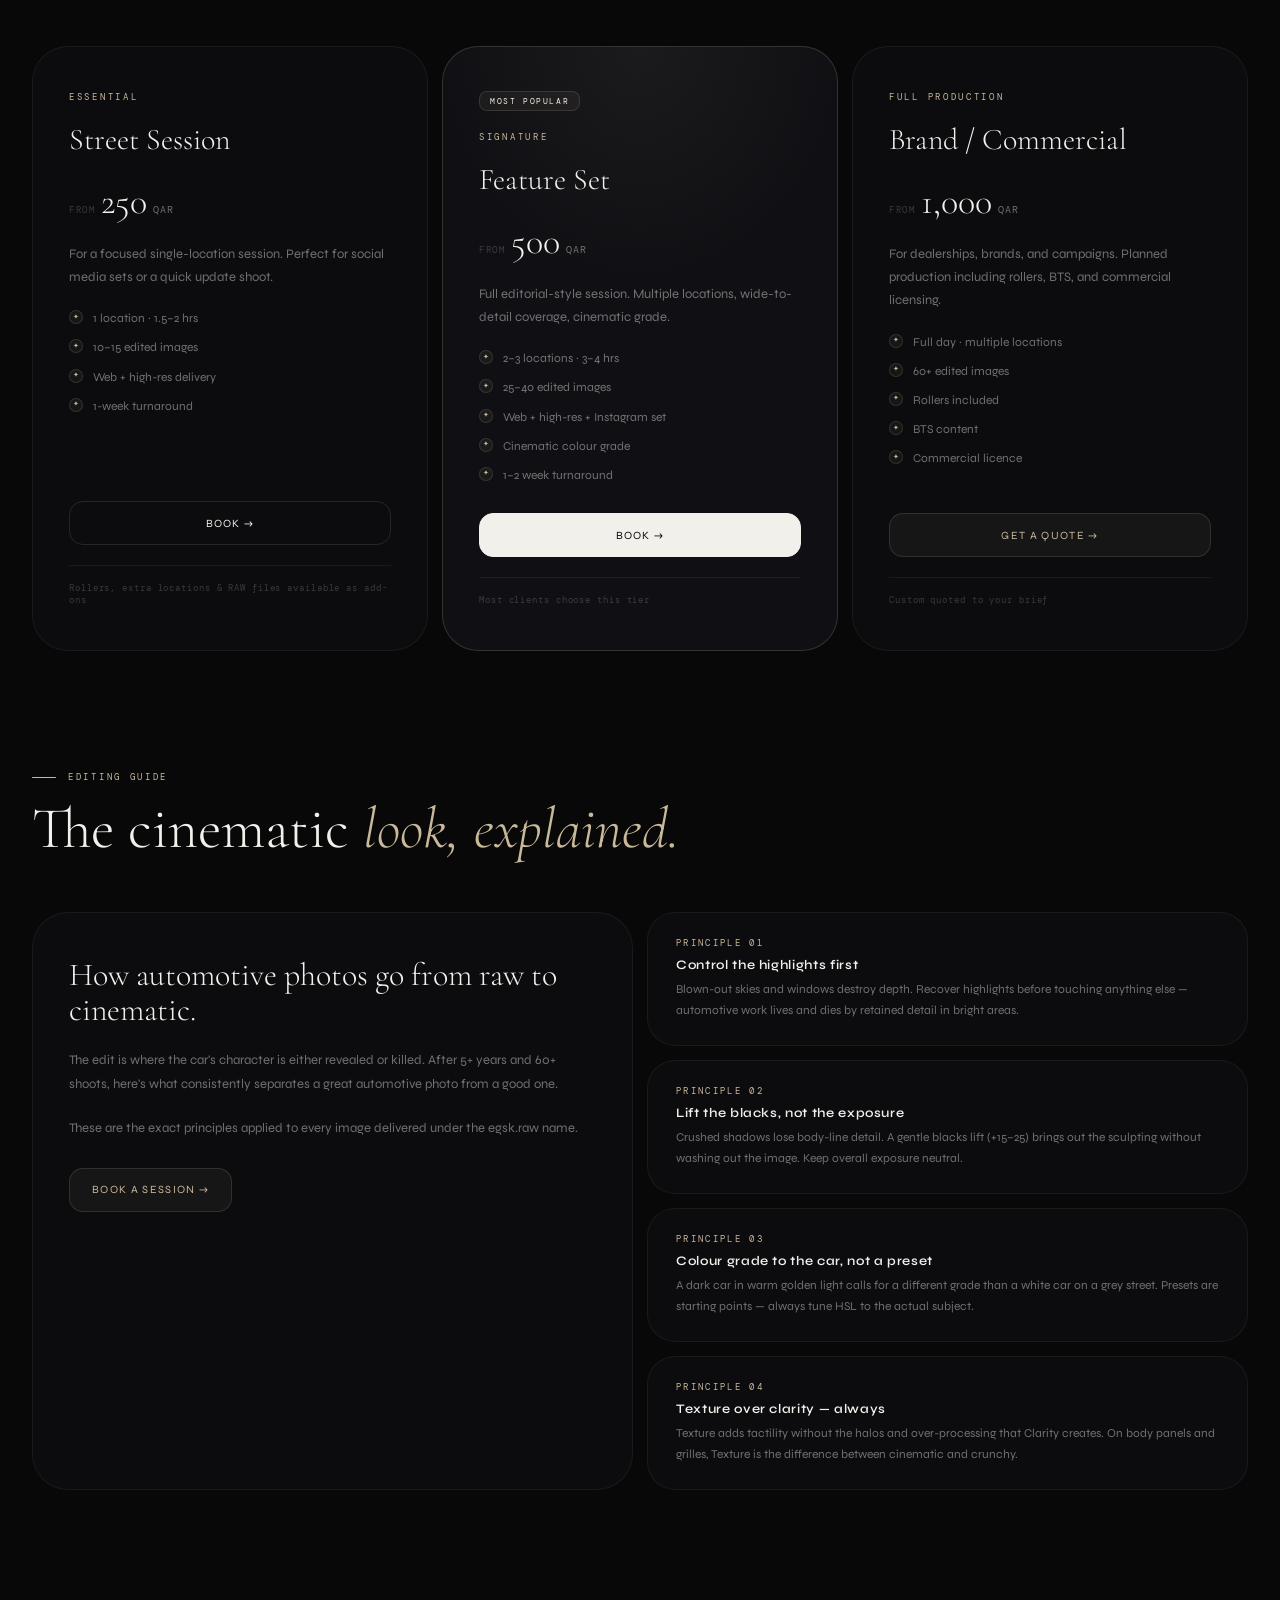
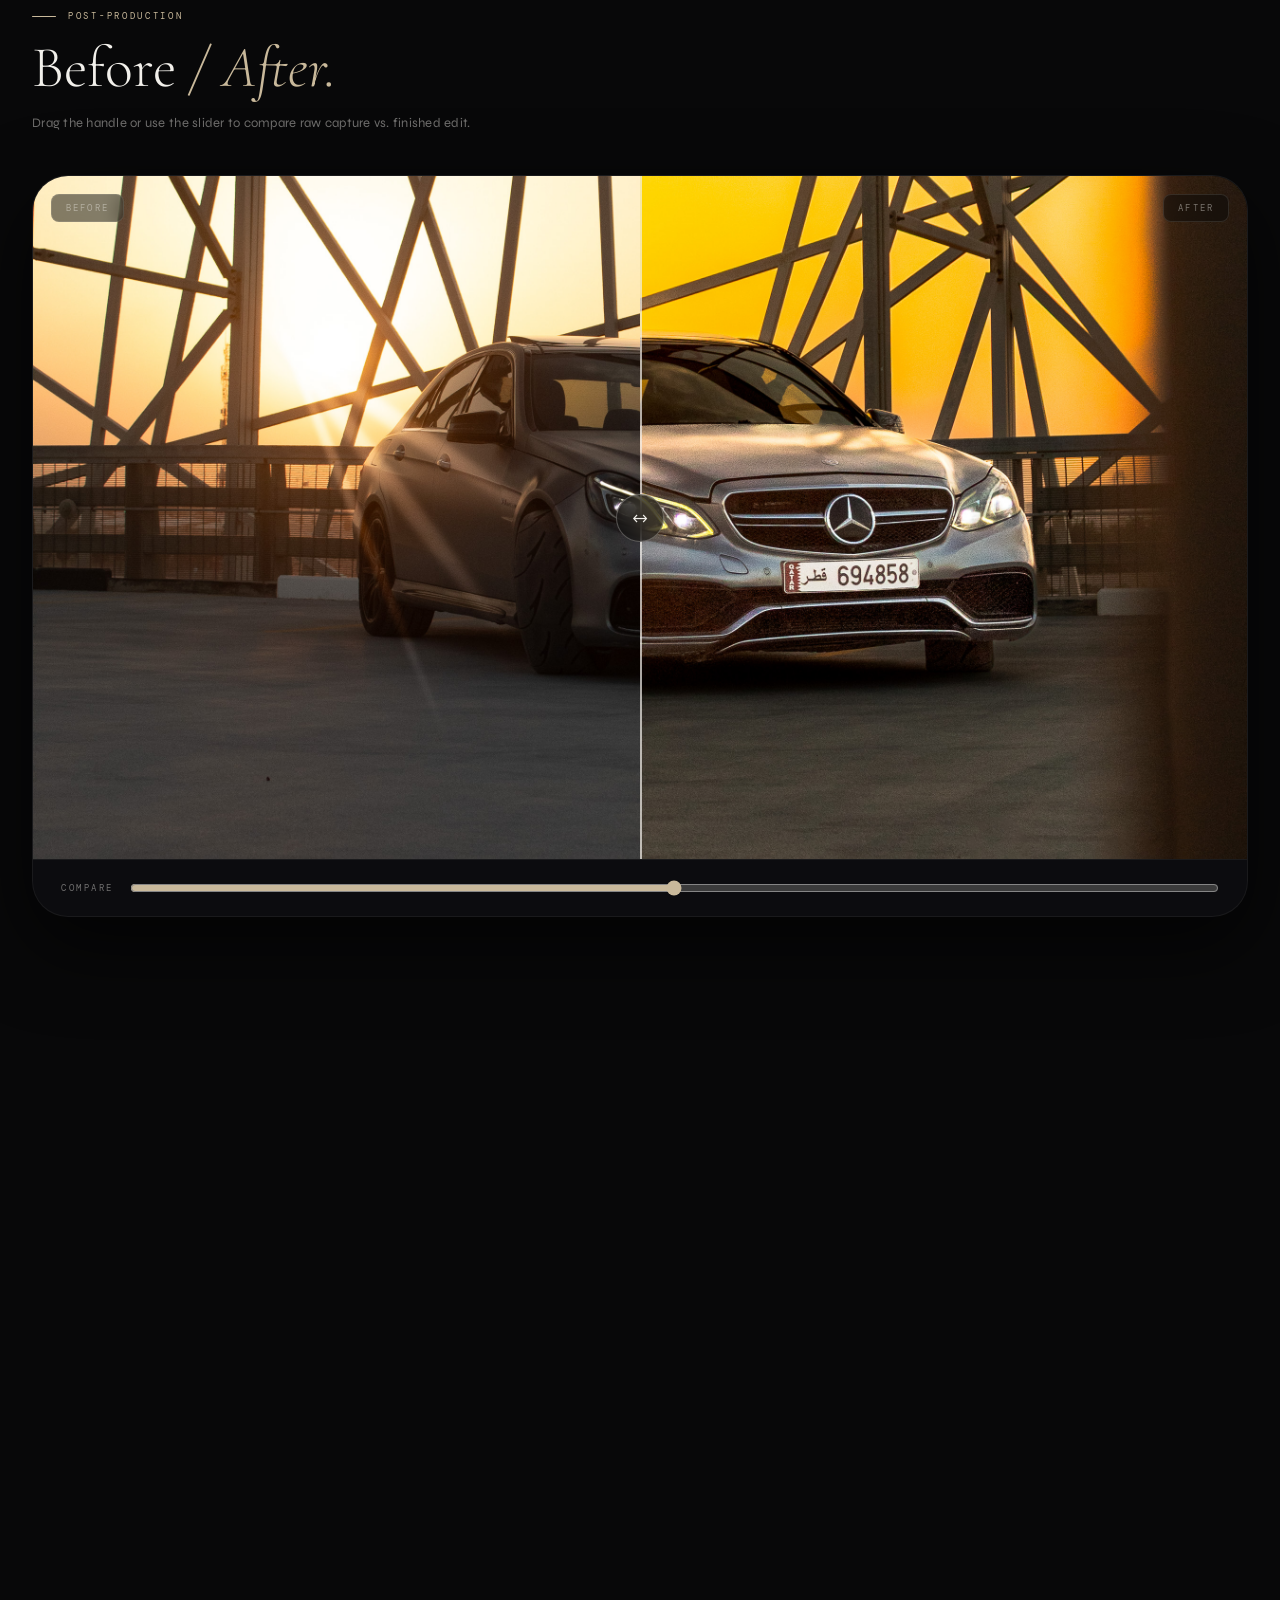
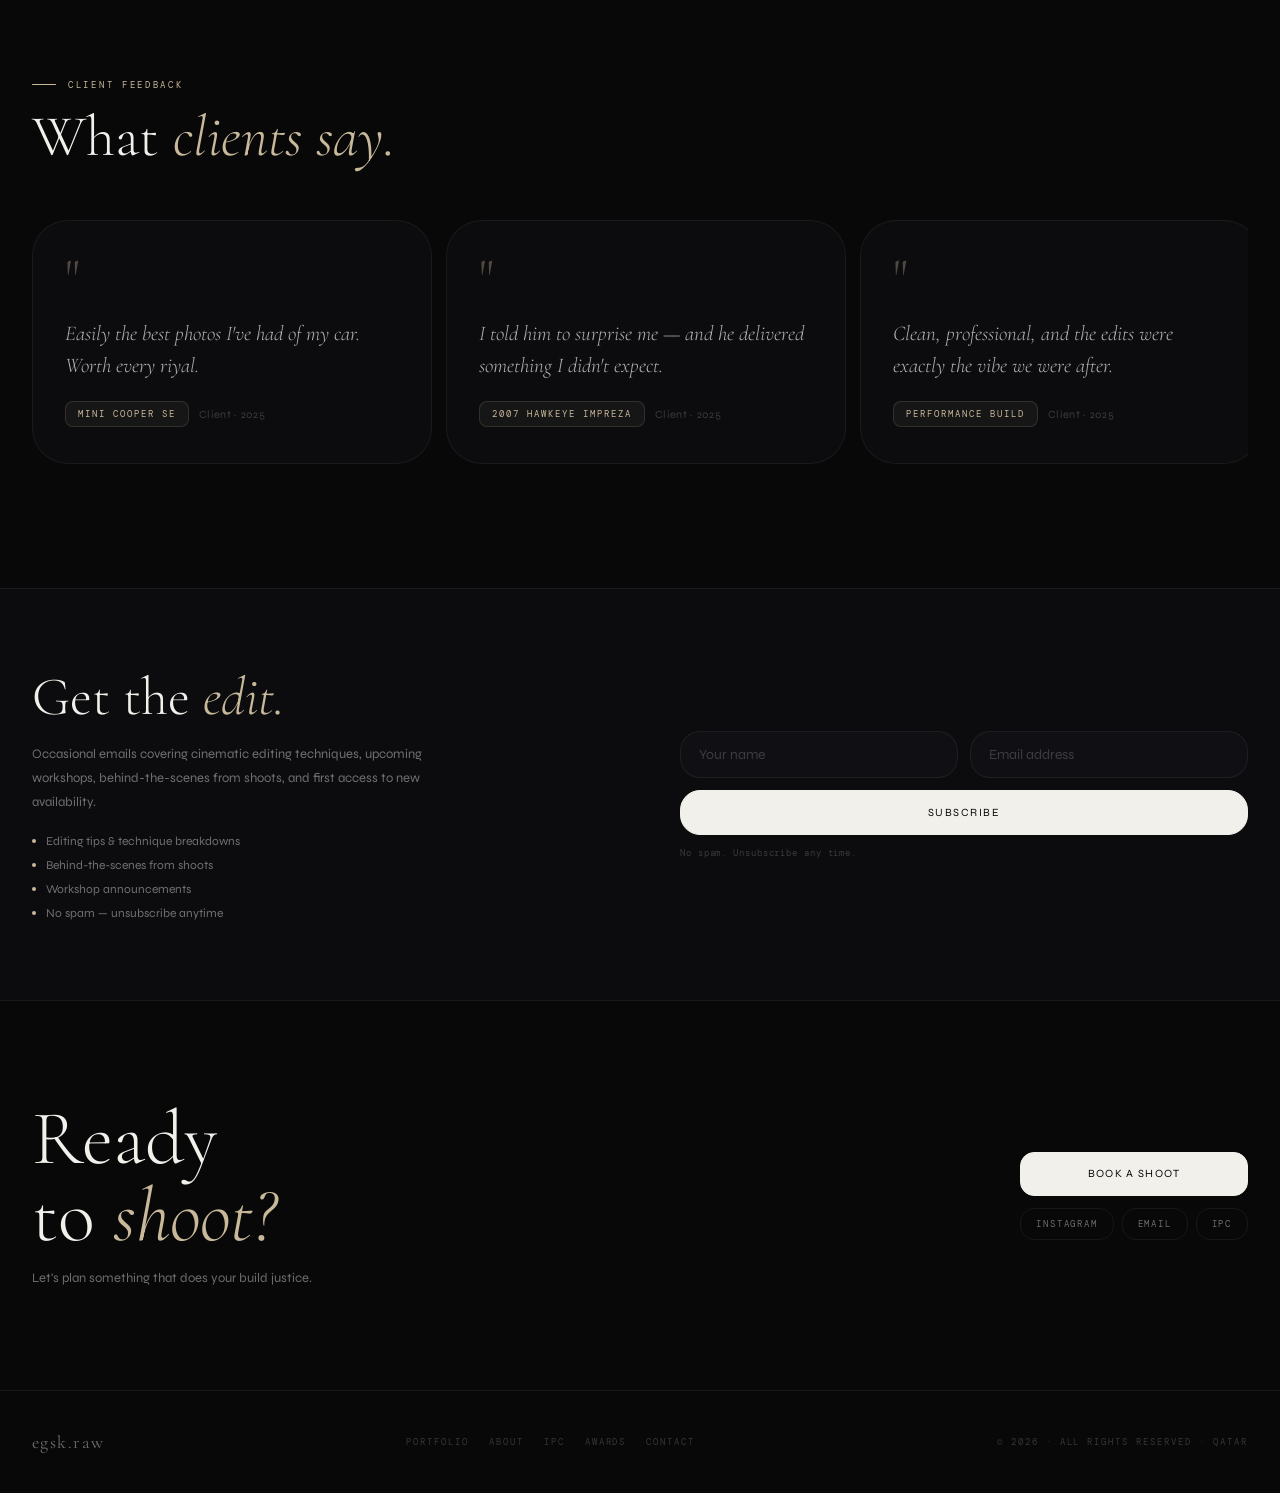
==== commit b48b6a4b: "Update index.html" ====
--- a/index.html
+++ b/index.html
@@ -324,7 +324,7 @@
   <div class="reveal">
     <div class="eyebrow"><div class="eyebrow-rule"></div><span class="eyebrow-text">Pricing</span></div>
     <h2 class="h2">Clear tiers.<br><span class="em">No surprises.</span></h2>
-    <p class="body-sm" style="margin-top:12px;max-width:500px">All shoots are quoted to your exact brief — these are starting points. Add-ons (rollers, extra locations, RAW files) are scoped and priced separately, always upfront.</p>
+    <p class="body-sm" style="margin-top:12px;max-width:500px">All shoots are quoted to your exact brief — these are starting points. Add-ons (rollers, extra locations, extra editing) are scoped and priced separately, always upfront.</p>
   </div>
   <div class="pricing-grid">
     <div class="pricing-card reveal d1">
@@ -332,7 +332,7 @@
       <div class="pricing-name">Street Session</div>
       <div class="pricing-from">
         <span class="pricing-from-label">From</span>
-        <span class="pricing-from-amount">800</span>
+        <span class="pricing-from-amount">250</span>
         <span class="pricing-from-currency">QAR</span>
       </div>
       <p class="pricing-desc">For a focused single-location session. Perfect for social media sets or a quick update shoot.</p>
@@ -351,7 +351,7 @@
       <div class="pricing-name">Feature Set</div>
       <div class="pricing-from">
         <span class="pricing-from-label">From</span>
-        <span class="pricing-from-amount">2,000</span>
+        <span class="pricing-from-amount">500</span>
         <span class="pricing-from-currency">QAR</span>
       </div>
       <p class="pricing-desc">Full editorial-style session. Multiple locations, wide-to-detail coverage, cinematic grade.</p>
@@ -370,7 +370,7 @@
       <div class="pricing-name">Brand / Commercial</div>
       <div class="pricing-from">
         <span class="pricing-from-label">From</span>
-        <span class="pricing-from-amount">5,000</span>
+        <span class="pricing-from-amount">1,000</span>
         <span class="pricing-from-currency">QAR</span>
       </div>
       <p class="pricing-desc">For dealerships, brands, and campaigns. Planned production including rollers, BTS, and commercial licensing.</p>
